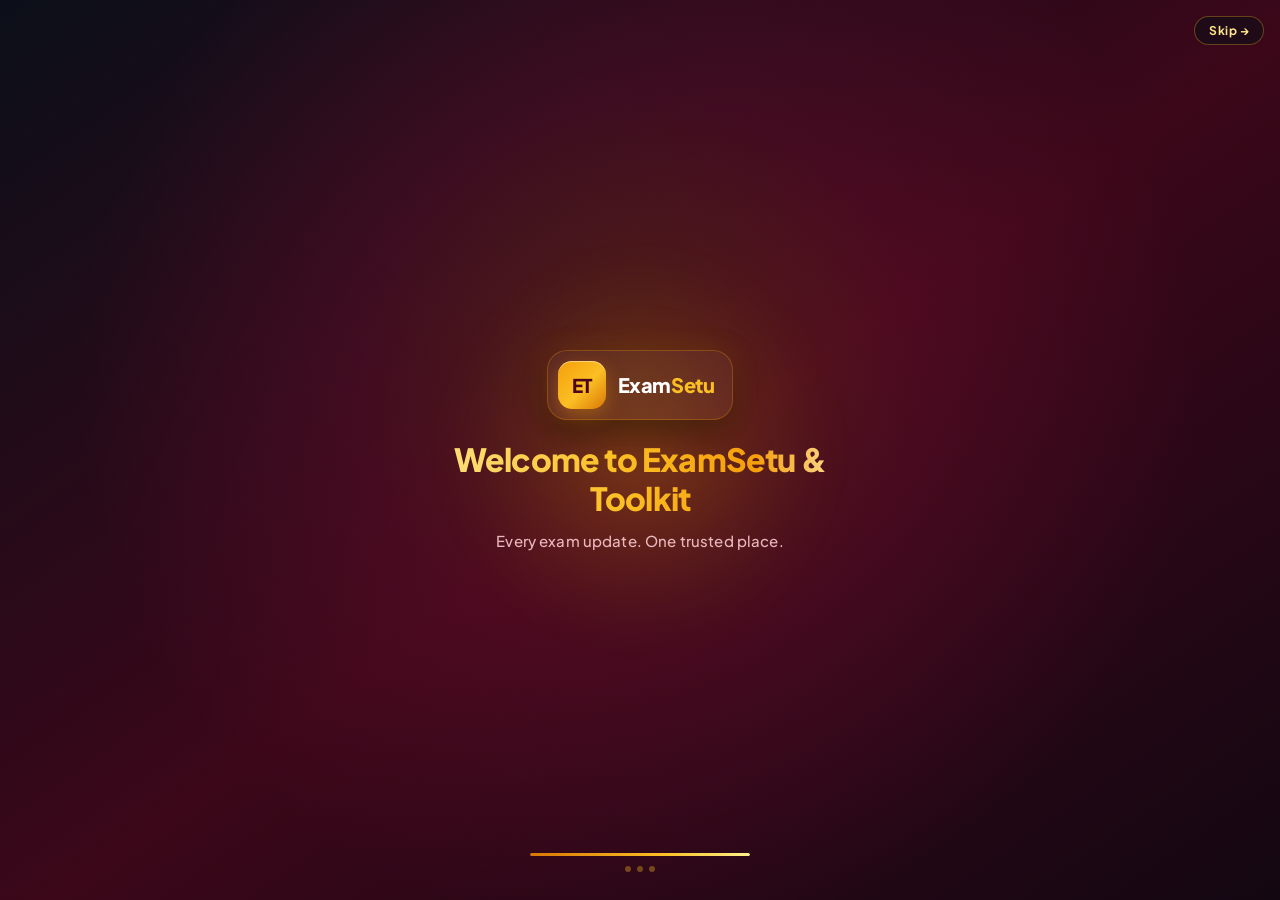
==== index.html @ 41403676 "feat: initialize ExamSetu project - Set up React application with Vite, Tailwind CSS, and TypeScript" ====
<!doctype html>
<html lang="en">
  <head>
    <meta charset="UTF-8" />
    <meta name="viewport" content="width=device-width, initial-scale=1.0, viewport-fit=cover" />
    <title>ExamSetu &amp; Toolkit – Every exam update. One trusted place.</title>
    <meta name="description" content="One trusted place for UPSC, SSC, Banking, Railway, Defence and State exam dates, admit cards, answer keys, results, plus offline photo resizer, age calculator and PDF compressor." />
    <meta property="og:title" content="ExamSetu &amp; Toolkit – Every exam update. One trusted place." />
    <meta property="og:description" content="One trusted place for UPSC, SSC, Banking, Railway, Defence and State exam dates, admit cards, answer keys, results, plus offline photo resizer, age calculator and PDF compressor." />
    <meta property="og:type" content="website" />
    <meta name="twitter:card" content="summary_large_image" />
    <link rel="preconnect" href="https://fonts.googleapis.com">
    <link rel="preconnect" href="https://fonts.gstatic.com" crossorigin>
    <link href="https://fonts.googleapis.com/css2?family=Plus+Jakarta+Sans:wght@400;500;600;700;800&family=JetBrains+Mono:wght@400;500;600&display=swap" rel="stylesheet">
    <style>
      #et-splash,
      #et-splash *,
      #et-splash *::before,
      #et-splash *::after {
        box-sizing: border-box;
      }

      #et-splash {
        position: fixed;
        inset: 0;
        width: 100vw;
        max-width: 100%;
        height: 100vh;
        height: 100dvh;
        z-index: 9999;
        overflow: hidden;
        display: flex;
        flex-direction: column;
        align-items: center;
        justify-content: center;
        padding: 24px;
        background:
          radial-gradient(circle at 50% 42%, rgba(245, 158, 11, 0.16) 0%, rgba(136, 19, 55, 0.24) 34%, rgba(11, 15, 25, 0) 68%),
          linear-gradient(145deg, #0b0f19 0%, #3b0719 52%, #130712 100%);
        color: #f8fafc;
        font-family: 'Plus Jakarta Sans', system-ui, -apple-system, sans-serif;
        opacity: 1;
        transition: opacity 0.45s cubic-bezier(0.22, 1, 0.36, 1),
          transform 0.45s cubic-bezier(0.22, 1, 0.36, 1),
          visibility 0.45s ease;
      }

      #et-splash.et-splash--hide {
        opacity: 0;
        transform: scale(1.02);
        visibility: hidden;
        pointer-events: none;
      }

      .et-splash-glow {
        position: absolute;
        width: min(380px, 82vw);
        height: min(380px, 82vw);
        border-radius: 9999px;
        background: radial-gradient(circle, rgba(245, 158, 11, 0.22) 0%, rgba(245, 158, 11, 0.05) 48%, transparent 72%);
        filter: blur(22px);
        pointer-events: none;
        animation: etGlowPulse 2.4s ease-in-out infinite alternate;
      }

      .et-splash-skip {
        position: absolute;
        top: max(16px, env(safe-area-inset-top));
        right: max(16px, env(safe-area-inset-right));
        z-index: 2;
        padding: 6px 14px;
        border-radius: 9999px;
        border: 1px solid rgba(251, 191, 36, 0.32);
        background: rgba(11, 15, 25, 0.55);
        backdrop-filter: blur(8px);
        color: #fde68a;
        font-family: inherit;
        font-size: 12px;
        font-weight: 700;
        letter-spacing: 0.04em;
        cursor: pointer;
        transition: background-color 0.2s ease, border-color 0.2s ease, color 0.2s ease, transform 0.15s ease;
      }

      .et-splash-skip:hover,
      .et-splash-skip:focus-visible {
        background: rgba(245, 158, 11, 0.18);
        border-color: rgba(251, 191, 36, 0.72);
        color: #ffffff;
        outline: none;
      }

      .et-splash-skip:active {
        transform: scale(0.96);
      }

      .et-splash-card {
        position: relative;
        z-index: 1;
        width: 100%;
        max-width: 460px;
        display: flex;
        flex-direction: column;
        align-items: center;
        text-align: center;
        gap: 14px;
        animation: etEntrance 0.65s cubic-bezier(0.22, 1, 0.36, 1) both;
      }

      .et-splash-emblem-wrap {
        display: inline-flex;
        align-items: center;
        gap: 12px;
        padding: 10px 18px 10px 10px;
        border-radius: 20px;
        background: rgba(255, 255, 255, 0.04);
        border: 1px solid rgba(245, 158, 11, 0.28);
        box-shadow: 0 12px 32px rgba(0, 0, 0, 0.42), 0 0 28px rgba(245, 158, 11, 0.16);
      }

      .et-splash-monogram {
        width: 48px;
        height: 48px;
        border-radius: 14px;
        background: linear-gradient(135deg, #f59e0b 0%, #fbbf24 55%, #d97706 100%);
        color: #4c0519;
        font-weight: 900;
        font-size: 19px;
        letter-spacing: -0.03em;
        display: flex;
        align-items: center;
        justify-content: center;
        box-shadow: 0 6px 18px rgba(245, 158, 11, 0.35), inset 0 1px 0 rgba(255, 255, 255, 0.45);
        flex-shrink: 0;
      }

      .et-splash-brand {
        font-size: 20px;
        font-weight: 800;
        letter-spacing: -0.02em;
        color: #ffffff;
        line-height: 1.1;
      }

      .et-splash-brand span {
        color: #fbbf24;
      }

      .et-splash-title {
        margin: 6px 0 0;
        font-size: clamp(22px, 5.4vw, 32px);
        font-weight: 800;
        letter-spacing: -0.025em;
        line-height: 1.2;
        background: linear-gradient(90deg, #fde68a 0%, #fbbf24 45%, #f59e0b 75%, #fef3c7 100%);
        -webkit-background-clip: text;
        background-clip: text;
        color: transparent;
        opacity: 0;
        animation: etTextRise 0.6s cubic-bezier(0.22, 1, 0.36, 1) 0.18s forwards;
      }

      .et-splash-subtitle {
        margin: 0;
        font-size: clamp(13px, 3.4vw, 15px);
        font-weight: 500;
        color: rgba(254, 205, 211, 0.88);
        letter-spacing: 0.01em;
        opacity: 0;
        animation: etTextRise 0.6s cubic-bezier(0.22, 1, 0.36, 1) 0.32s forwards;
      }

      .et-splash-loader {
        position: absolute;
        bottom: max(28px, env(safe-area-inset-bottom));
        left: 50%;
        transform: translateX(-50%);
        width: min(220px, 68vw);
        display: flex;
        flex-direction: column;
        align-items: center;
        gap: 10px;
        z-index: 1;
        opacity: 0;
        animation: etFadeOnly 0.45s ease 0.25s forwards;
      }

      .et-splash-bar-track {
        width: 100%;
        height: 3px;
        border-radius: 9999px;
        background: rgba(255, 255, 255, 0.12);
        overflow: hidden;
      }

      .et-splash-bar-fill {
        width: 100%;
        height: 100%;
        border-radius: 9999px;
        background: linear-gradient(90deg, #d97706 0%, #fbbf24 60%, #fef08a 100%);
        box-shadow: 0 0 10px rgba(251, 191, 36, 0.65);
        transform-origin: left center;
        transform: scaleX(0);
        animation: etProgressFill 1.75s cubic-bezier(0.35, 0.05, 0.25, 1) forwards;
      }

      .et-splash-dots {
        display: flex;
        align-items: center;
        gap: 6px;
      }

      .et-splash-dots span {
        width: 6px;
        height: 6px;
        border-radius: 9999px;
        background: #fbbf24;
        opacity: 0.35;
        animation: etDotPulse 1.1s ease-in-out infinite;
      }

      .et-splash-dots span:nth-child(2) {
        animation-delay: 0.18s;
      }

      .et-splash-dots span:nth-child(3) {
        animation-delay: 0.36s;
      }

      @keyframes etEntrance {
        0% {
          opacity: 0;
          transform: translateY(10px) scale(0.92);
        }
        100% {
          opacity: 1;
          transform: translateY(0) scale(1);
        }
      }

      @keyframes etTextRise {
        0% {
          opacity: 0;
          transform: translateY(8px);
        }
        100% {
          opacity: 1;
          transform: translateY(0);
        }
      }

      @keyframes etFadeOnly {
        to {
          opacity: 1;
        }
      }

      @keyframes etProgressFill {
        0% {
          transform: scaleX(0.06);
        }
        100% {
          transform: scaleX(1);
        }
      }

      @keyframes etDotPulse {
        0%,
        100% {
          opacity: 0.35;
          transform: scale(0.85);
        }
        50% {
          opacity: 1;
          transform: scale(1.15);
        }
      }

      @keyframes etGlowPulse {
        0% {
          opacity: 0.72;
          transform: scale(0.96);
        }
        100% {
          opacity: 1;
          transform: scale(1.06);
        }
      }

      @media (prefers-reduced-motion: reduce) {
        .et-splash-card,
        .et-splash-title,
        .et-splash-subtitle,
        .et-splash-loader,
        .et-splash-bar-fill,
        .et-splash-glow,
        .et-splash-dots span {
          animation: none !important;
          opacity: 1 !important;
          transform: none !important;
        }
      }
    </style>
  </head>
  <body class="bg-[#0b0f19] text-slate-100 antialiased selection:bg-amber-100 selection:text-amber-900">
    <div id="et-splash" role="dialog" aria-modal="true" aria-label="Welcome to ExamSetu &amp; Toolkit">
      <div class="et-splash-glow" aria-hidden="true"></div>
      <button type="button" id="et-splash-skip" class="et-splash-skip" aria-label="Skip welcome screen">
        Skip &rarr;
      </button>

      <div class="et-splash-card">
        <div class="et-splash-emblem-wrap">
          <div class="et-splash-monogram" aria-hidden="true">ET</div>
          <div class="et-splash-brand">Exam<span>Setu</span></div>
        </div>
        <h1 class="et-splash-title">Welcome to ExamSetu &amp; Toolkit</h1>
        <p class="et-splash-subtitle">Every exam update. One trusted place.</p>
      </div>

      <div class="et-splash-loader" aria-hidden="true">
        <div class="et-splash-bar-track">
          <div class="et-splash-bar-fill"></div>
        </div>
        <div class="et-splash-dots">
          <span></span>
          <span></span>
          <span></span>
        </div>
      </div>
    </div>

    <div id="root"></div>

    <script>
      (function () {
        var splash = document.getElementById('et-splash');
        var skipBtn = document.getElementById('et-splash-skip');
        if (!splash) return;

        var dismissed = false;
        var autoTimer = null;

        function dismissSplash() {
          if (dismissed) return;
          dismissed = true;
          if (autoTimer) clearTimeout(autoTimer);
          splash.classList.add('et-splash--hide');
          setTimeout(function () {
            if (splash && splash.parentNode) {
              splash.parentNode.removeChild(splash);
            }
          }, 480);
        }

        if (skipBtn) {
          skipBtn.addEventListener('click', dismissSplash);
        }

        document.addEventListener('keydown', function onSplashKey(e) {
          if (e.key === 'Escape') {
            dismissSplash();
            document.removeEventListener('keydown', onSplashKey);
          }
        });

        autoTimer = setTimeout(dismissSplash, 1800);
      })();
    </script>
    <script type="module" src="/src/main.tsx"></script>
  </body>
</html>
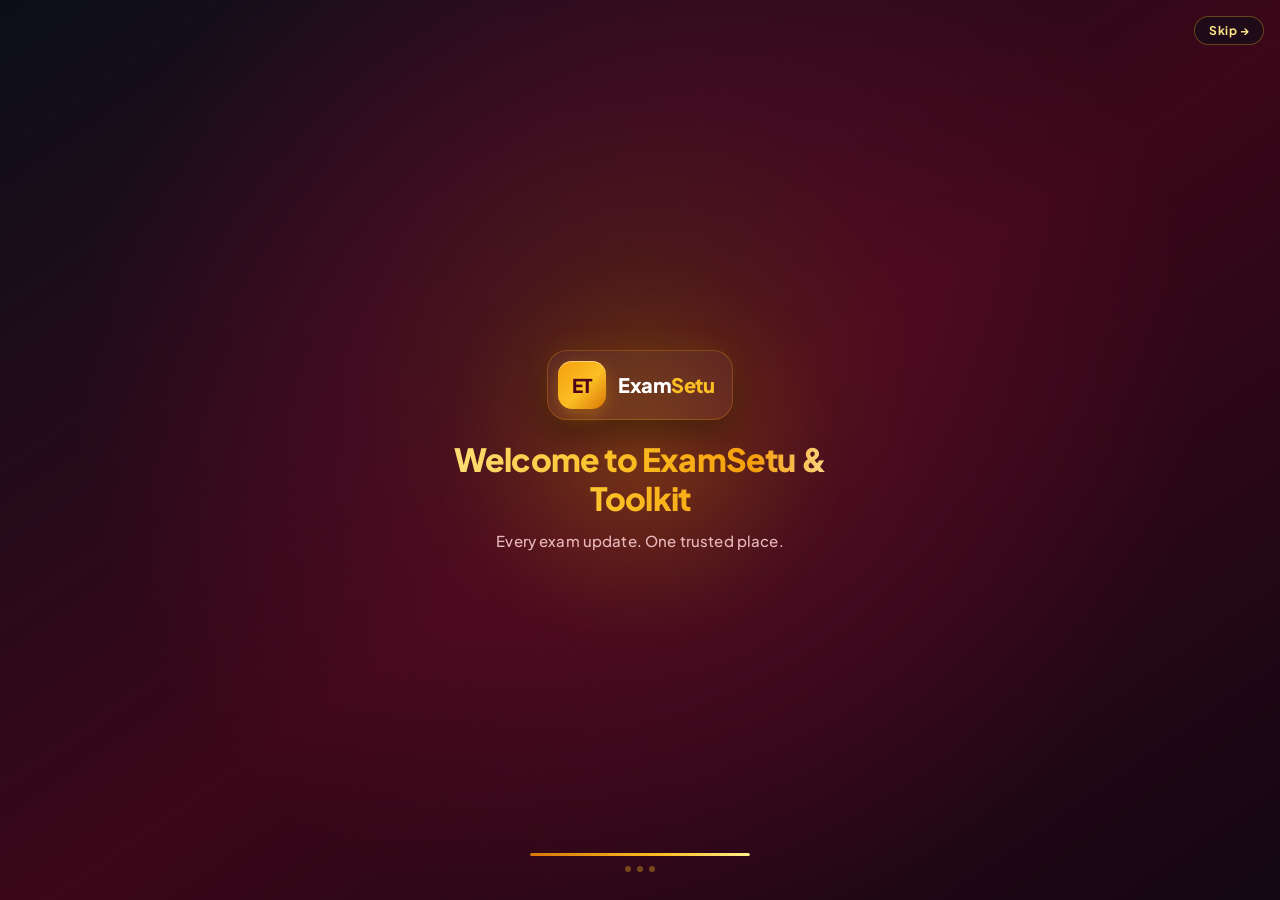
==== commit 3b1253d7: "style: improve typography and font weight consistency Updated font weights to black/extrabold and ad" ====
--- a/index.html
+++ b/index.html
@@ -136,8 +136,8 @@
 
       .et-splash-brand {
         font-size: 20px;
-        font-weight: 800;
-        letter-spacing: -0.02em;
+        font-weight: 900;
+        letter-spacing: -0.025em;
         color: #ffffff;
         line-height: 1.1;
       }
@@ -149,7 +149,7 @@
       .et-splash-title {
         margin: 6px 0 0;
         font-size: clamp(22px, 5.4vw, 32px);
-        font-weight: 800;
+        font-weight: 900;
         letter-spacing: -0.025em;
         line-height: 1.2;
         background: linear-gradient(90deg, #fde68a 0%, #fbbf24 45%, #f59e0b 75%, #fef3c7 100%);
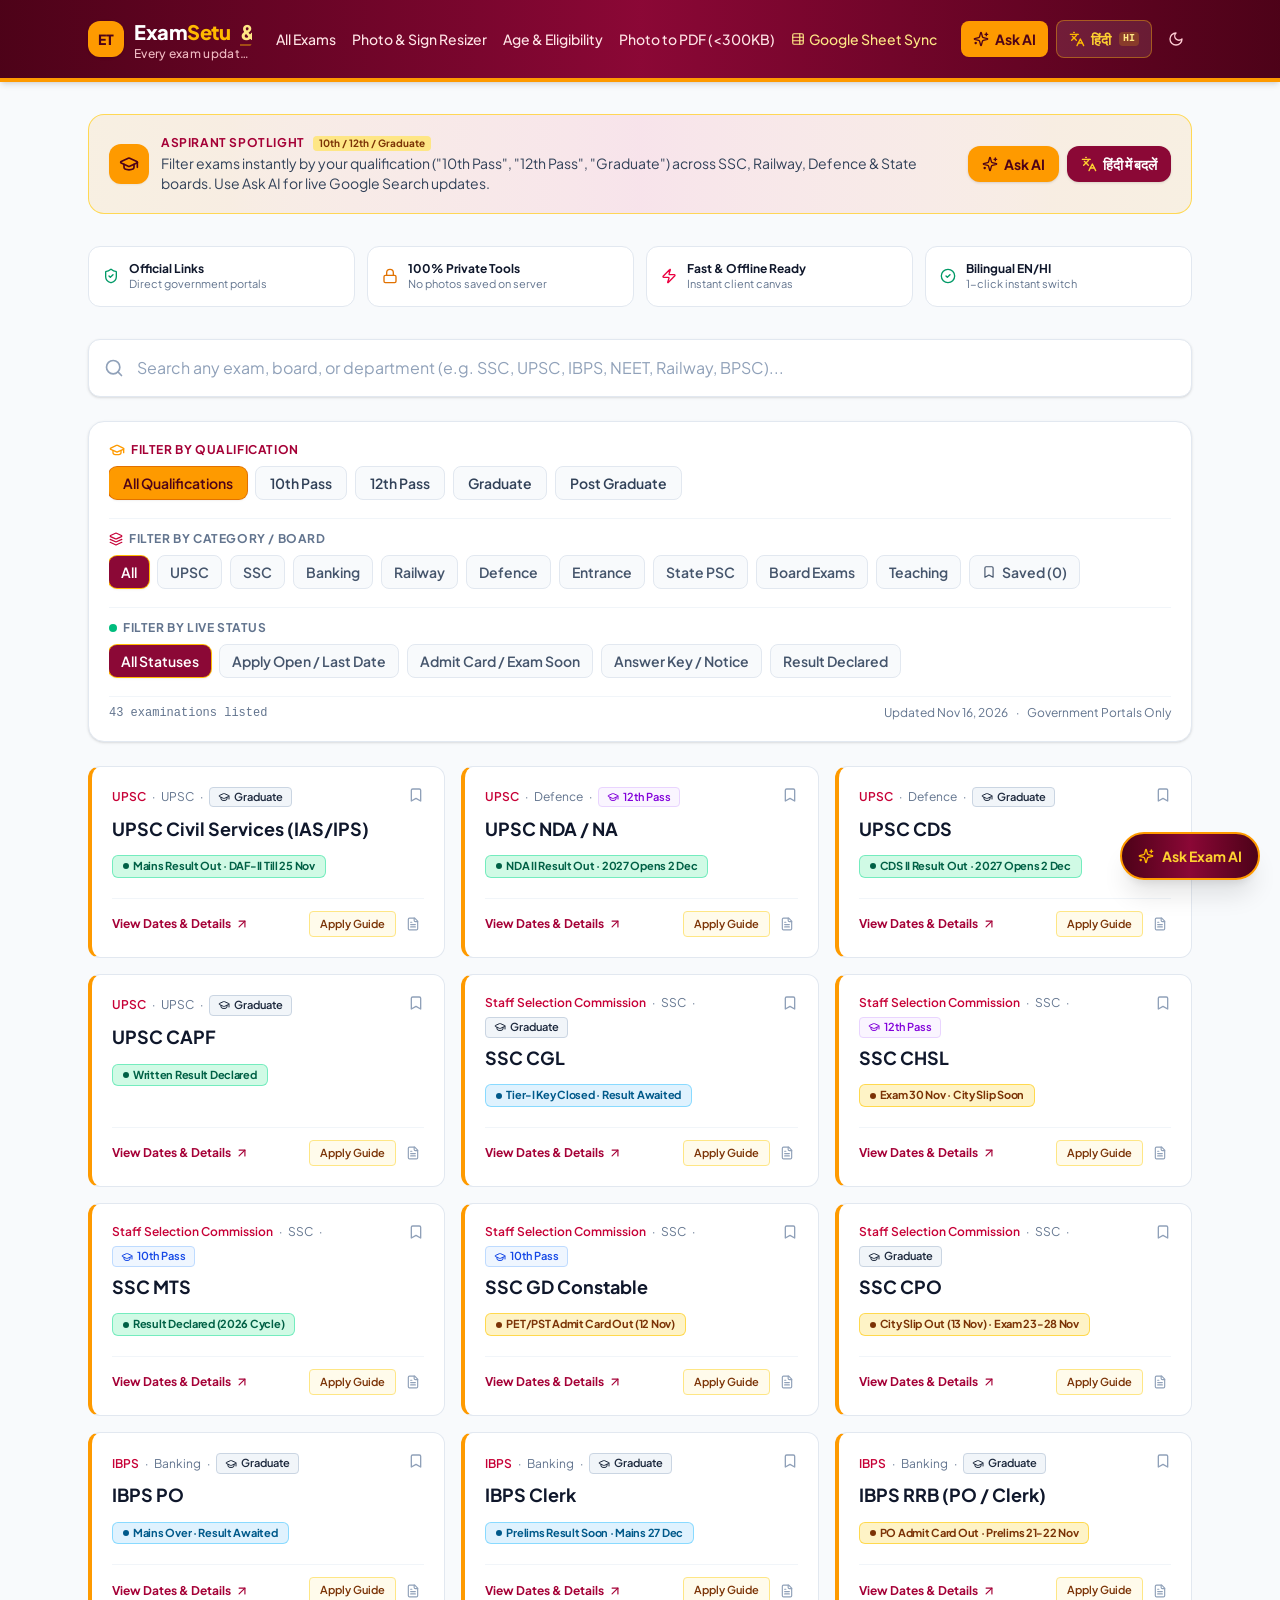
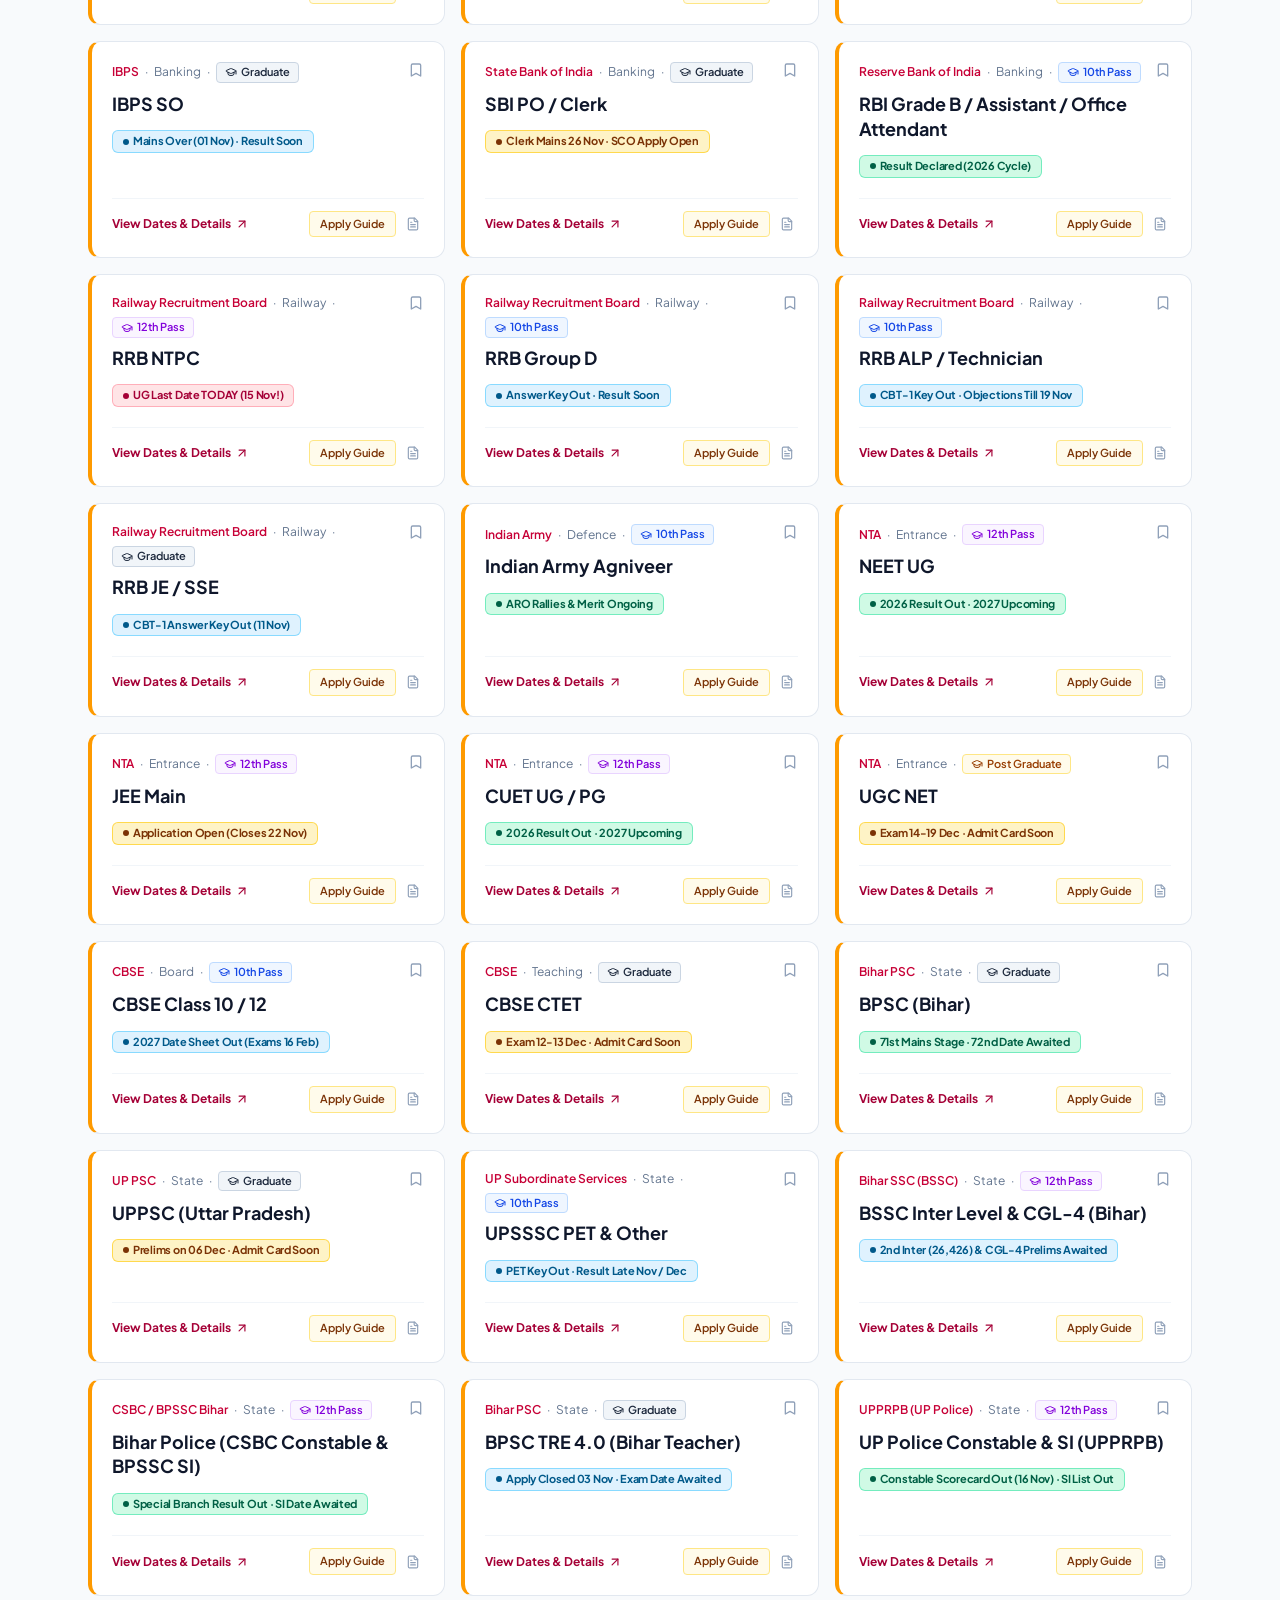
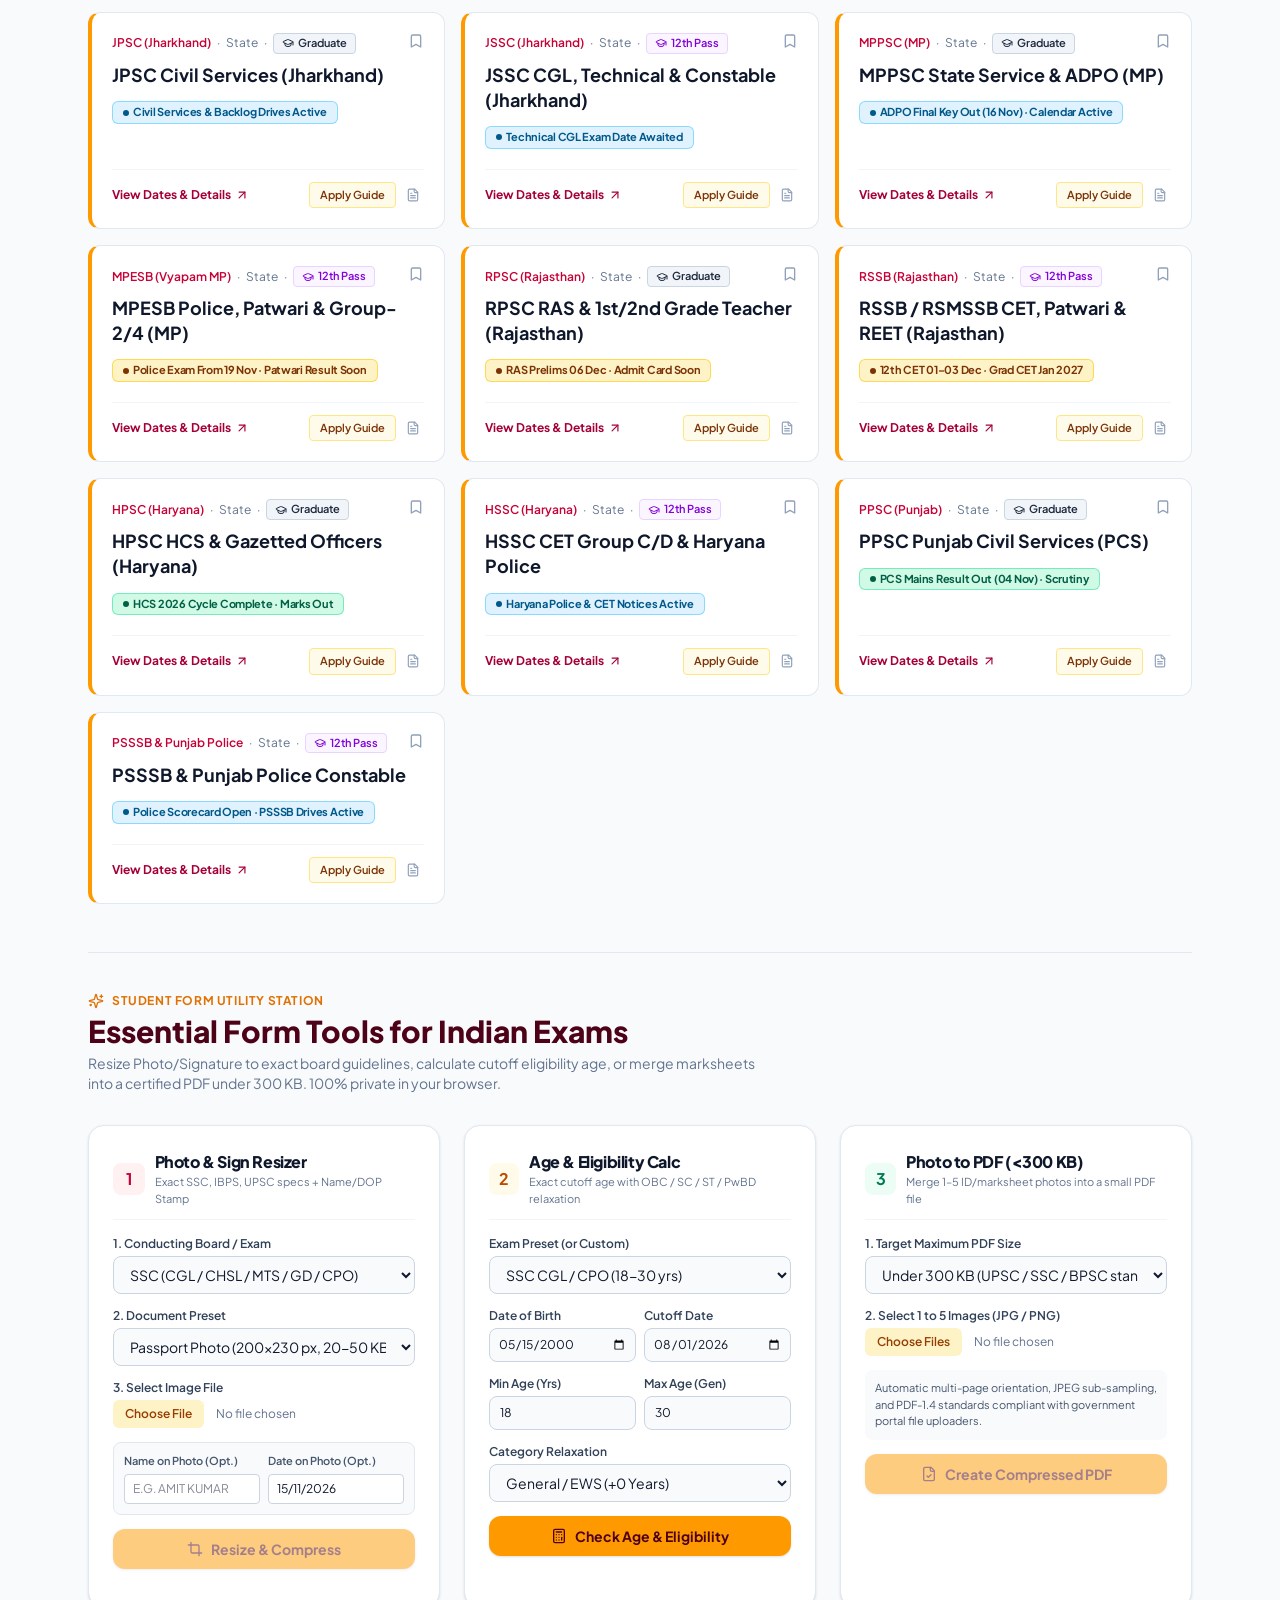
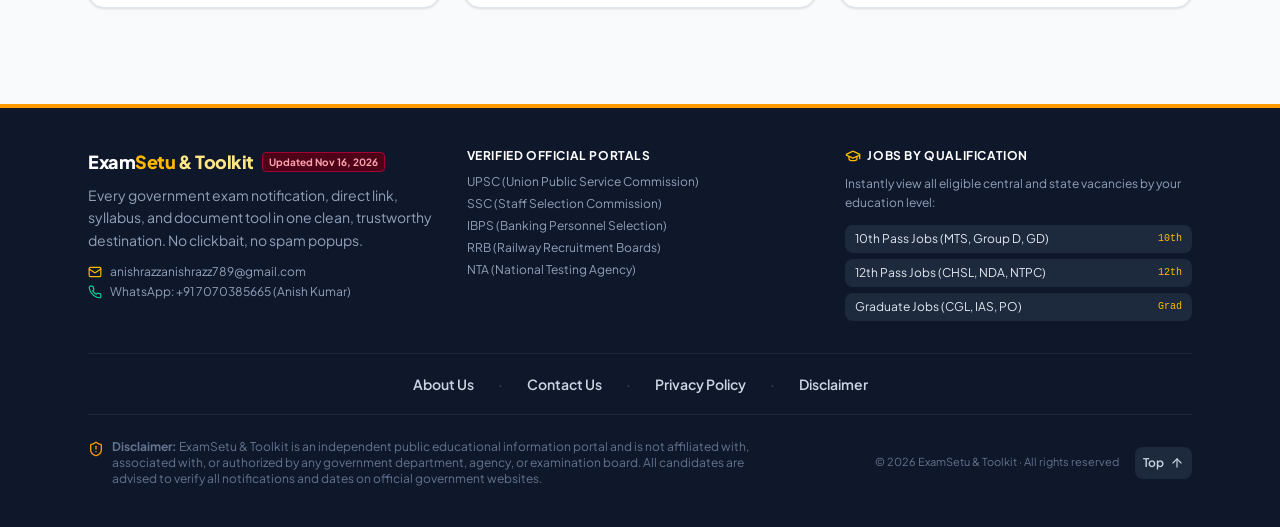
==== commit 867370ab: "feat: add SVG favicon to index.html Added an inline SVG favicon to improve brand visibility and site" ====
--- a/index.html
+++ b/index.html
@@ -9,10 +9,3933 @@
     <meta property="og:description" content="One trusted place for UPSC, SSC, Banking, Railway, Defence and State exam dates, admit cards, answer keys, results, plus offline photo resizer, age calculator and PDF compressor." />
     <meta property="og:type" content="website" />
     <meta name="twitter:card" content="summary_large_image" />
-    <link rel="preconnect" href="https://fonts.googleapis.com">
-    <link rel="preconnect" href="https://fonts.gstatic.com" crossorigin>
-    <link href="https://fonts.googleapis.com/css2?family=Plus+Jakarta+Sans:wght@400;500;600;700;800&family=JetBrains+Mono:wght@400;500;600&display=swap" rel="stylesheet">
+    <link rel="icon" type="image/svg+xml" href="data:image/svg+xml,%3Csvg%20xmlns%3D%22http%3A%2F%2Fwww.w3.org%2F2000%2Fsvg%22%20viewBox%3D%220%200%2064%2064%22%3E%3Crect%20width%3D%2264%22%20height%3D%2264%22%20rx%3D%2216%22%20fill%3D%22%234c0519%22%2F%3E%3Crect%20x%3D%224%22%20y%3D%224%22%20width%3D%2256%22%20height%3D%2256%22%20rx%3D%2213%22%20fill%3D%22none%22%20stroke%3D%22%23f59e0b%22%20stroke-width%3D%224%22%2F%3E%3Ctext%20x%3D%2232%22%20y%3D%2242%22%20text-anchor%3D%22middle%22%20font-family%3D%22Arial%2Csans-serif%22%20font-weight%3D%22900%22%20font-size%3D%2228%22%20fill%3D%22%23fbbf24%22%3EET%3C%2Ftext%3E%3C%2Fsvg%3E" />
+    <link rel="preconnect" href="https://fonts.googleapis.com" />
+    <link rel="preconnect" href="https://fonts.gstatic.com" crossorigin />
+    <link href="https://fonts.googleapis.com/css2?family=Plus+Jakarta+Sans:wght@400;500;600;700;800&family=JetBrains+Mono:wght@400;500;600&display=swap" rel="stylesheet" />
+    <script>
+      (function () {
+        try {
+          var saved = localStorage.getItem('examsetu_theme');
+          if (saved === 'dark' || (!saved && window.matchMedia && window.matchMedia('(prefers-color-scheme: dark)').matches)) {
+            document.documentElement.classList.add('dark');
+          }
+        } catch (e) {}
+      })();
+    </script>
     <style>
+/*! tailwindcss v4.3.5 | MIT License | https://tailwindcss.com */
+@layer properties {
+  @supports (((-webkit-hyphens: none)) and (not (margin-trim: block))) or ((-moz-orient: inline) and (not (color: rgb(from red r g b)))) {
+    *, :before, :after, ::backdrop {
+      --tw-rotate-x: initial;
+      --tw-rotate-y: initial;
+      --tw-rotate-z: initial;
+      --tw-skew-x: initial;
+      --tw-skew-y: initial;
+      --tw-space-y-reverse: 0;
+      --tw-border-style: solid;
+      --tw-gradient-position: initial;
+      --tw-gradient-from: #0000;
+      --tw-gradient-via: #0000;
+      --tw-gradient-to: #0000;
+      --tw-gradient-stops: initial;
+      --tw-gradient-via-stops: initial;
+      --tw-gradient-from-position: 0%;
+      --tw-gradient-via-position: 50%;
+      --tw-gradient-to-position: 100%;
+      --tw-leading: initial;
+      --tw-font-weight: initial;
+      --tw-tracking: initial;
+      --tw-ordinal: initial;
+      --tw-slashed-zero: initial;
+      --tw-numeric-figure: initial;
+      --tw-numeric-spacing: initial;
+      --tw-numeric-fraction: initial;
+      --tw-shadow: 0 0 #0000;
+      --tw-shadow-color: initial;
+      --tw-shadow-alpha: 100%;
+      --tw-inset-shadow: 0 0 #0000;
+      --tw-inset-shadow-color: initial;
+      --tw-inset-shadow-alpha: 100%;
+      --tw-ring-color: initial;
+      --tw-ring-shadow: 0 0 #0000;
+      --tw-inset-ring-color: initial;
+      --tw-inset-ring-shadow: 0 0 #0000;
+      --tw-ring-inset: initial;
+      --tw-ring-offset-width: 0px;
+      --tw-ring-offset-color: #fff;
+      --tw-ring-offset-shadow: 0 0 #0000;
+      --tw-outline-style: solid;
+      --tw-blur: initial;
+      --tw-brightness: initial;
+      --tw-contrast: initial;
+      --tw-grayscale: initial;
+      --tw-hue-rotate: initial;
+      --tw-invert: initial;
+      --tw-opacity: initial;
+      --tw-saturate: initial;
+      --tw-sepia: initial;
+      --tw-drop-shadow: initial;
+      --tw-drop-shadow-color: initial;
+      --tw-drop-shadow-alpha: 100%;
+      --tw-drop-shadow-size: initial;
+      --tw-backdrop-blur: initial;
+      --tw-backdrop-brightness: initial;
+      --tw-backdrop-contrast: initial;
+      --tw-backdrop-grayscale: initial;
+      --tw-backdrop-hue-rotate: initial;
+      --tw-backdrop-invert: initial;
+      --tw-backdrop-opacity: initial;
+      --tw-backdrop-saturate: initial;
+      --tw-backdrop-sepia: initial;
+      --tw-duration: initial;
+      --tw-ease: initial;
+      --tw-scale-x: 1;
+      --tw-scale-y: 1;
+      --tw-scale-z: 1;
+    }
+  }
+}
+
+@layer theme {
+  :root, :host {
+    --font-sans: -apple-system, BlinkMacSystemFont, "Segoe UI", Roboto, "Helvetica Neue",
+      "Noto Sans", Arial, sans-serif, "Apple Color Emoji", "Segoe UI Emoji",
+      "Segoe UI Symbol", "Noto Color Emoji";
+    --font-mono: ui-monospace, SFMono-Regular, Menlo, Monaco, Consolas, "Liberation Mono",
+      "Courier New", monospace;
+    --color-amber-50: oklch(98.7% .022 95.277);
+    --color-amber-100: oklch(96.2% .059 95.617);
+    --color-amber-200: oklch(92.4% .12 95.746);
+    --color-amber-300: oklch(87.9% .169 91.605);
+    --color-amber-400: oklch(82.8% .189 84.429);
+    --color-amber-500: oklch(76.9% .188 70.08);
+    --color-amber-600: oklch(66.6% .179 58.318);
+    --color-amber-700: oklch(55.5% .163 48.998);
+    --color-amber-800: oklch(47.3% .137 46.201);
+    --color-amber-900: oklch(41.4% .112 45.904);
+    --color-amber-950: oklch(27.9% .077 45.635);
+    --color-emerald-50: oklch(97.9% .021 166.113);
+    --color-emerald-100: oklch(95% .052 163.051);
+    --color-emerald-200: oklch(90.5% .093 164.15);
+    --color-emerald-300: oklch(84.5% .143 164.978);
+    --color-emerald-400: oklch(76.5% .177 163.223);
+    --color-emerald-500: oklch(69.6% .17 162.48);
+    --color-emerald-600: oklch(59.6% .145 163.225);
+    --color-emerald-700: oklch(50.8% .118 165.612);
+    --color-emerald-800: oklch(43.2% .095 166.913);
+    --color-emerald-900: oklch(37.8% .077 168.94);
+    --color-emerald-950: oklch(26.2% .051 172.552);
+    --color-sky-100: oklch(95.1% .026 236.824);
+    --color-sky-300: oklch(82.8% .111 230.318);
+    --color-sky-800: oklch(44.3% .11 240.79);
+    --color-sky-950: oklch(29.3% .066 243.157);
+    --color-blue-50: oklch(97% .014 254.604);
+    --color-blue-200: oklch(88.2% .059 254.128);
+    --color-blue-300: oklch(80.9% .105 251.813);
+    --color-blue-700: oklch(48.8% .243 264.376);
+    --color-blue-800: oklch(42.4% .199 265.638);
+    --color-blue-950: oklch(28.2% .091 267.935);
+    --color-purple-50: oklch(97.7% .014 308.299);
+    --color-purple-200: oklch(90.2% .063 306.703);
+    --color-purple-300: oklch(82.7% .119 306.383);
+    --color-purple-700: oklch(49.6% .265 301.924);
+    --color-purple-800: oklch(43.8% .218 303.724);
+    --color-purple-950: oklch(29.1% .149 302.717);
+    --color-rose-50: oklch(96.9% .015 12.422);
+    --color-rose-100: oklch(94.1% .03 12.58);
+    --color-rose-200: oklch(89.2% .058 10.001);
+    --color-rose-300: oklch(81% .117 11.638);
+    --color-rose-400: oklch(71.2% .194 13.428);
+    --color-rose-500: oklch(64.5% .246 16.439);
+    --color-rose-600: oklch(58.6% .253 17.585);
+    --color-rose-700: oklch(51.4% .222 16.935);
+    --color-rose-800: oklch(45.5% .188 13.697);
+    --color-rose-900: oklch(41% .159 10.272);
+    --color-rose-950: oklch(27.1% .105 12.094);
+    --color-slate-50: oklch(98.4% .003 247.858);
+    --color-slate-100: oklch(96.8% .007 247.896);
+    --color-slate-200: oklch(92.9% .013 255.508);
+    --color-slate-300: oklch(86.9% .022 252.894);
+    --color-slate-400: oklch(70.4% .04 256.788);
+    --color-slate-500: oklch(55.4% .046 257.417);
+    --color-slate-600: oklch(44.6% .043 257.281);
+    --color-slate-700: oklch(37.2% .044 257.287);
+    --color-slate-800: oklch(27.9% .041 260.031);
+    --color-slate-900: oklch(20.8% .042 265.755);
+    --color-slate-950: oklch(12.9% .042 264.695);
+    --color-black: #000;
+    --color-white: #fff;
+    --spacing: .25rem;
+    --container-xl: 36rem;
+    --container-2xl: 42rem;
+    --container-3xl: 48rem;
+    --container-6xl: 72rem;
+    --text-xs: .75rem;
+    --text-xs--line-height: calc(1 / .75);
+    --text-sm: .875rem;
+    --text-sm--line-height: calc(1.25 / .875);
+    --text-base: 1rem;
+    --text-base--line-height: calc(1.5 / 1);
+    --text-lg: 1.125rem;
+    --text-lg--line-height: calc(1.75 / 1.125);
+    --text-xl: 1.25rem;
+    --text-xl--line-height: calc(1.75 / 1.25);
+    --text-2xl: 1.5rem;
+    --text-2xl--line-height: calc(2 / 1.5);
+    --text-3xl: 1.875rem;
+    --text-3xl--line-height: calc(2.25 / 1.875);
+    --font-weight-medium: 500;
+    --font-weight-semibold: 600;
+    --font-weight-bold: 700;
+    --font-weight-extrabold: 800;
+    --font-weight-black: 900;
+    --tracking-tight: -.025em;
+    --tracking-wide: .025em;
+    --tracking-wider: .05em;
+    --leading-snug: 1.375;
+    --leading-relaxed: 1.625;
+    --radius-xs: .125rem;
+    --radius-md: .375rem;
+    --radius-lg: .5rem;
+    --radius-xl: .75rem;
+    --radius-2xl: 1rem;
+    --radius-3xl: 1.5rem;
+    --ease-in-out: cubic-bezier(.4, 0, .2, 1);
+    --animate-spin: spin 1s linear infinite;
+    --animate-pulse: pulse 2s cubic-bezier(.4, 0, .6, 1) infinite;
+    --animate-bounce: bounce 1s infinite;
+    --blur-xs: 4px;
+    --blur-sm: 8px;
+    --default-transition-duration: .15s;
+    --default-transition-timing-function: cubic-bezier(.4, 0, .2, 1);
+    --default-font-family: var(--font-sans);
+    --default-mono-font-family: var(--font-mono);
+  }
+}
+
+@layer base {
+  *, :after, :before, ::backdrop {
+    box-sizing: border-box;
+    border: 0 solid;
+    margin: 0;
+    padding: 0;
+  }
+
+  ::file-selector-button {
+    box-sizing: border-box;
+    border: 0 solid;
+    margin: 0;
+    padding: 0;
+  }
+
+  html, :host {
+    -webkit-text-size-adjust: 100%;
+    tab-size: 4;
+    line-height: 1.5;
+    font-family: var(--default-font-family, -apple-system, BlinkMacSystemFont, "Segoe UI", Roboto, "Helvetica Neue", "Noto Sans", Arial, sans-serif, "Apple Color Emoji", "Segoe UI Emoji", "Segoe UI Symbol", "Noto Color Emoji");
+    font-feature-settings: var(--default-font-feature-settings, normal);
+    font-variation-settings: var(--default-font-variation-settings, normal);
+    -webkit-tap-highlight-color: transparent;
+  }
+
+  hr {
+    height: 0;
+    color: inherit;
+    border-top-width: 1px;
+  }
+
+  abbr:where([title]) {
+    -webkit-text-decoration: underline dotted;
+    text-decoration: underline dotted;
+  }
+
+  h1, h2, h3, h4, h5, h6 {
+    font-size: inherit;
+    font-weight: inherit;
+  }
+
+  a {
+    color: inherit;
+    -webkit-text-decoration: inherit;
+    -webkit-text-decoration: inherit;
+    -webkit-text-decoration: inherit;
+    text-decoration: inherit;
+  }
+
+  b, strong {
+    font-weight: bolder;
+  }
+
+  code, kbd, samp, pre {
+    font-family: var(--default-mono-font-family, ui-monospace, SFMono-Regular, Menlo, Monaco, Consolas, "Liberation Mono", "Courier New", monospace);
+    font-feature-settings: var(--default-mono-font-feature-settings, normal);
+    font-variation-settings: var(--default-mono-font-variation-settings, normal);
+    font-size: 1em;
+  }
+
+  small {
+    font-size: 80%;
+  }
+
+  sub, sup {
+    vertical-align: baseline;
+    font-size: 75%;
+    line-height: 0;
+    position: relative;
+  }
+
+  sub {
+    bottom: -.25em;
+  }
+
+  sup {
+    top: -.5em;
+  }
+
+  table {
+    text-indent: 0;
+    border-color: inherit;
+    border-collapse: collapse;
+  }
+
+  :-moz-focusring:where(:not(iframe)) {
+    outline: auto;
+  }
+
+  progress {
+    vertical-align: baseline;
+  }
+
+  summary {
+    display: list-item;
+  }
+
+  ol, ul, menu {
+    list-style: none;
+  }
+
+  img, svg, video, canvas, audio, iframe, embed, object {
+    vertical-align: middle;
+    display: block;
+  }
+
+  img, video {
+    max-width: 100%;
+    height: auto;
+  }
+
+  button, input, select, optgroup, textarea {
+    font: inherit;
+    font-feature-settings: inherit;
+    font-variation-settings: inherit;
+    letter-spacing: inherit;
+    color: inherit;
+    opacity: 1;
+    background-color: #0000;
+    border-radius: 0;
+  }
+
+  ::file-selector-button {
+    font: inherit;
+    font-feature-settings: inherit;
+    font-variation-settings: inherit;
+    letter-spacing: inherit;
+    color: inherit;
+    opacity: 1;
+    background-color: #0000;
+    border-radius: 0;
+  }
+
+  :where(select:is([multiple], [size])) optgroup {
+    font-weight: bolder;
+  }
+
+  :where(select:is([multiple], [size])) optgroup option {
+    padding-inline-start: 20px;
+  }
+
+  ::file-selector-button {
+    margin-inline-end: 4px;
+  }
+
+  ::placeholder {
+    opacity: 1;
+  }
+
+  @supports (not ((-webkit-appearance: -apple-pay-button))) or (contain-intrinsic-size: 1px) {
+    ::placeholder {
+      color: currentColor;
+    }
+
+    @supports (color: color-mix(in lab, red, red)) {
+      ::placeholder {
+        color: color-mix(in oklab, currentcolor 50%, transparent);
+      }
+    }
+  }
+
+  textarea {
+    resize: vertical;
+  }
+
+  ::-webkit-search-decoration {
+    -webkit-appearance: none;
+  }
+
+  ::-webkit-date-and-time-value {
+    min-height: 1lh;
+    text-align: inherit;
+  }
+
+  ::-webkit-datetime-edit {
+    display: inline-flex;
+  }
+
+  ::-webkit-datetime-edit-fields-wrapper {
+    padding: 0;
+  }
+
+  ::-webkit-datetime-edit {
+    padding-block: 0;
+  }
+
+  ::-webkit-datetime-edit-year-field {
+    padding-block: 0;
+  }
+
+  ::-webkit-datetime-edit-month-field {
+    padding-block: 0;
+  }
+
+  ::-webkit-datetime-edit-day-field {
+    padding-block: 0;
+  }
+
+  ::-webkit-datetime-edit-hour-field {
+    padding-block: 0;
+  }
+
+  ::-webkit-datetime-edit-minute-field {
+    padding-block: 0;
+  }
+
+  ::-webkit-datetime-edit-second-field {
+    padding-block: 0;
+  }
+
+  ::-webkit-datetime-edit-millisecond-field {
+    padding-block: 0;
+  }
+
+  ::-webkit-datetime-edit-meridiem-field {
+    padding-block: 0;
+  }
+
+  ::-webkit-calendar-picker-indicator {
+    line-height: 1;
+  }
+
+  :-moz-ui-invalid {
+    box-shadow: none;
+  }
+
+  button, input:where([type="button"], [type="reset"], [type="submit"]) {
+    appearance: button;
+  }
+
+  ::file-selector-button {
+    appearance: button;
+  }
+
+  ::-webkit-inner-spin-button {
+    height: auto;
+  }
+
+  ::-webkit-outer-spin-button {
+    height: auto;
+  }
+
+  [hidden]:where(:not([hidden="until-found"])) {
+    display: none !important;
+  }
+
+  *, :before, :after {
+    box-sizing: border-box;
+  }
+
+  html, body {
+    background-color: #0b0f19;
+    width: 100%;
+    max-width: 100%;
+    margin: 0;
+    padding: 0;
+    overflow-x: hidden;
+  }
+
+  body {
+    font-family: Plus Jakarta Sans, system-ui, -apple-system, BlinkMacSystemFont, Segoe UI, Roboto, sans-serif;
+  }
+
+  #root {
+    width: 100%;
+    max-width: 100%;
+    overflow-x: clip;
+  }
+}
+
+@layer components;
+
+@layer utilities {
+  .pointer-events-none {
+    pointer-events: none;
+  }
+
+  .absolute {
+    position: absolute;
+  }
+
+  .fixed {
+    position: fixed;
+  }
+
+  .relative {
+    position: relative;
+  }
+
+  .sticky {
+    position: sticky;
+  }
+
+  .inset-0 {
+    inset: 0;
+  }
+
+  .inset-y-0 {
+    inset-block: 0;
+  }
+
+  .top-0 {
+    top: 0;
+  }
+
+  .top-full {
+    top: 100%;
+  }
+
+  .right-0 {
+    right: 0;
+  }
+
+  .right-3 {
+    right: calc(var(--spacing) * 3);
+  }
+
+  .bottom-4 {
+    bottom: calc(var(--spacing) * 4);
+  }
+
+  .left-0 {
+    left: 0;
+  }
+
+  .isolate {
+    isolation: isolate;
+  }
+
+  .z-30 {
+    z-index: 30;
+  }
+
+  .z-40 {
+    z-index: 40;
+  }
+
+  .z-50 {
+    z-index: 50;
+  }
+
+  .mx-auto {
+    margin-inline: auto;
+  }
+
+  .my-2 {
+    margin-block: calc(var(--spacing) * 2);
+  }
+
+  .-mt-0\.5 {
+    margin-top: calc(var(--spacing) * -.5);
+  }
+
+  .-mt-1\.5 {
+    margin-top: calc(var(--spacing) * -1.5);
+  }
+
+  .mt-0\.5 {
+    margin-top: calc(var(--spacing) * .5);
+  }
+
+  .mt-1 {
+    margin-top: var(--spacing);
+  }
+
+  .mt-1\.5 {
+    margin-top: calc(var(--spacing) * 1.5);
+  }
+
+  .mt-2 {
+    margin-top: calc(var(--spacing) * 2);
+  }
+
+  .mt-2\.5 {
+    margin-top: calc(var(--spacing) * 2.5);
+  }
+
+  .mt-3 {
+    margin-top: calc(var(--spacing) * 3);
+  }
+
+  .mt-4 {
+    margin-top: calc(var(--spacing) * 4);
+  }
+
+  .mt-5 {
+    margin-top: calc(var(--spacing) * 5);
+  }
+
+  .mt-6 {
+    margin-top: calc(var(--spacing) * 6);
+  }
+
+  .mt-12 {
+    margin-top: calc(var(--spacing) * 12);
+  }
+
+  .mt-16 {
+    margin-top: calc(var(--spacing) * 16);
+  }
+
+  .-mr-1\.5 {
+    margin-right: calc(var(--spacing) * -1.5);
+  }
+
+  .mb-1 {
+    margin-bottom: var(--spacing);
+  }
+
+  .mb-1\.5 {
+    margin-bottom: calc(var(--spacing) * 1.5);
+  }
+
+  .mb-2 {
+    margin-bottom: calc(var(--spacing) * 2);
+  }
+
+  .mb-2\.5 {
+    margin-bottom: calc(var(--spacing) * 2.5);
+  }
+
+  .mb-3 {
+    margin-bottom: calc(var(--spacing) * 3);
+  }
+
+  .mb-4 {
+    margin-bottom: calc(var(--spacing) * 4);
+  }
+
+  .mb-8 {
+    margin-bottom: calc(var(--spacing) * 8);
+  }
+
+  .ml-0\.5 {
+    margin-left: calc(var(--spacing) * .5);
+  }
+
+  .box-border {
+    box-sizing: border-box;
+  }
+
+  .block {
+    display: block;
+  }
+
+  .contents {
+    display: contents;
+  }
+
+  .flex {
+    display: flex;
+  }
+
+  .grid {
+    display: grid;
+  }
+
+  .hidden {
+    display: none;
+  }
+
+  .inline-block {
+    display: inline-block;
+  }
+
+  .inline-flex {
+    display: inline-flex;
+  }
+
+  .table {
+    display: table;
+  }
+
+  .h-1 {
+    height: var(--spacing);
+  }
+
+  .h-1\.5 {
+    height: calc(var(--spacing) * 1.5);
+  }
+
+  .h-2 {
+    height: calc(var(--spacing) * 2);
+  }
+
+  .h-2\.5 {
+    height: calc(var(--spacing) * 2.5);
+  }
+
+  .h-3 {
+    height: calc(var(--spacing) * 3);
+  }
+
+  .h-3\.5 {
+    height: calc(var(--spacing) * 3.5);
+  }
+
+  .h-4 {
+    height: calc(var(--spacing) * 4);
+  }
+
+  .h-5 {
+    height: calc(var(--spacing) * 5);
+  }
+
+  .h-7 {
+    height: calc(var(--spacing) * 7);
+  }
+
+  .h-8 {
+    height: calc(var(--spacing) * 8);
+  }
+
+  .h-9 {
+    height: calc(var(--spacing) * 9);
+  }
+
+  .h-10 {
+    height: calc(var(--spacing) * 10);
+  }
+
+  .h-11 {
+    height: calc(var(--spacing) * 11);
+  }
+
+  .h-\[92dvh\] {
+    height: 92dvh;
+  }
+
+  .max-h-36 {
+    max-height: calc(var(--spacing) * 36);
+  }
+
+  .max-h-\[90vh\] {
+    max-height: 90vh;
+  }
+
+  .max-h-\[92vh\] {
+    max-height: 92vh;
+  }
+
+  .max-h-full {
+    max-height: 100%;
+  }
+
+  .min-h-screen {
+    min-height: 100vh;
+  }
+
+  .w-1\.5 {
+    width: calc(var(--spacing) * 1.5);
+  }
+
+  .w-1\/2 {
+    width: 50%;
+  }
+
+  .w-2 {
+    width: calc(var(--spacing) * 2);
+  }
+
+  .w-2\.5 {
+    width: calc(var(--spacing) * 2.5);
+  }
+
+  .w-3 {
+    width: calc(var(--spacing) * 3);
+  }
+
+  .w-3\.5 {
+    width: calc(var(--spacing) * 3.5);
+  }
+
+  .w-4 {
+    width: calc(var(--spacing) * 4);
+  }
+
+  .w-5 {
+    width: calc(var(--spacing) * 5);
+  }
+
+  .w-7 {
+    width: calc(var(--spacing) * 7);
+  }
+
+  .w-8 {
+    width: calc(var(--spacing) * 8);
+  }
+
+  .w-9 {
+    width: calc(var(--spacing) * 9);
+  }
+
+  .w-10 {
+    width: calc(var(--spacing) * 10);
+  }
+
+  .w-full {
+    width: 100%;
+  }
+
+  .max-w-2xl {
+    max-width: var(--container-2xl);
+  }
+
+  .max-w-3xl {
+    max-width: var(--container-3xl);
+  }
+
+  .max-w-6xl {
+    max-width: var(--container-6xl);
+  }
+
+  .max-w-\[85\%\] {
+    max-width: 85%;
+  }
+
+  .max-w-\[240px\] {
+    max-width: 240px;
+  }
+
+  .max-w-\[calc\(100vw-1\.5rem\)\] {
+    max-width: calc(100vw - 1.5rem);
+  }
+
+  .max-w-full {
+    max-width: 100%;
+  }
+
+  .max-w-xl {
+    max-width: var(--container-xl);
+  }
+
+  .min-w-0 {
+    min-width: 0;
+  }
+
+  .flex-1 {
+    flex: 1;
+  }
+
+  .flex-none {
+    flex: none;
+  }
+
+  .flex-shrink {
+    flex-shrink: 1;
+  }
+
+  .shrink-0 {
+    flex-shrink: 0;
+  }
+
+  .border-collapse {
+    border-collapse: collapse;
+  }
+
+  .transform {
+    transform: var(--tw-rotate-x, ) var(--tw-rotate-y, ) var(--tw-rotate-z, ) var(--tw-skew-x, ) var(--tw-skew-y, );
+  }
+
+  .animate-bounce {
+    animation: var(--animate-bounce);
+  }
+
+  .animate-pulse {
+    animation: var(--animate-pulse);
+  }
+
+  .animate-spin {
+    animation: var(--animate-spin);
+  }
+
+  .cursor-pointer {
+    cursor: pointer;
+  }
+
+  .resize-none {
+    resize: none;
+  }
+
+  .scroll-mt-20 {
+    scroll-margin-top: calc(var(--spacing) * 20);
+  }
+
+  .scrollbar-none {
+    scrollbar-width: none;
+  }
+
+  .list-inside {
+    list-style-position: inside;
+  }
+
+  .list-decimal {
+    list-style-type: decimal;
+  }
+
+  .list-disc {
+    list-style-type: disc;
+  }
+
+  .grid-cols-1 {
+    grid-template-columns: repeat(1, minmax(0, 1fr));
+  }
+
+  .grid-cols-2 {
+    grid-template-columns: repeat(2, minmax(0, 1fr));
+  }
+
+  .flex-col {
+    flex-direction: column;
+  }
+
+  .flex-row {
+    flex-direction: row;
+  }
+
+  .flex-row-reverse {
+    flex-direction: row-reverse;
+  }
+
+  .flex-wrap {
+    flex-wrap: wrap;
+  }
+
+  .items-baseline {
+    align-items: baseline;
+  }
+
+  .items-center {
+    align-items: center;
+  }
+
+  .items-end {
+    align-items: flex-end;
+  }
+
+  .items-start {
+    align-items: flex-start;
+  }
+
+  .justify-between {
+    justify-content: space-between;
+  }
+
+  .justify-center {
+    justify-content: center;
+  }
+
+  .justify-end {
+    justify-content: flex-end;
+  }
+
+  .gap-0\.5 {
+    gap: calc(var(--spacing) * .5);
+  }
+
+  .gap-1 {
+    gap: var(--spacing);
+  }
+
+  .gap-1\.5 {
+    gap: calc(var(--spacing) * 1.5);
+  }
+
+  .gap-2 {
+    gap: calc(var(--spacing) * 2);
+  }
+
+  .gap-2\.5 {
+    gap: calc(var(--spacing) * 2.5);
+  }
+
+  .gap-3 {
+    gap: calc(var(--spacing) * 3);
+  }
+
+  .gap-4 {
+    gap: calc(var(--spacing) * 4);
+  }
+
+  .gap-6 {
+    gap: calc(var(--spacing) * 6);
+  }
+
+  .gap-8 {
+    gap: calc(var(--spacing) * 8);
+  }
+
+  :where(.space-y-1 > :not(:last-child)) {
+    --tw-space-y-reverse: 0;
+    margin-block-start: calc(var(--spacing) * var(--tw-space-y-reverse));
+    margin-block-end: calc(var(--spacing) * calc(1 - var(--tw-space-y-reverse)));
+  }
+
+  :where(.space-y-1\.5 > :not(:last-child)) {
+    --tw-space-y-reverse: 0;
+    margin-block-start: calc(calc(var(--spacing) * 1.5) * var(--tw-space-y-reverse));
+    margin-block-end: calc(calc(var(--spacing) * 1.5) * calc(1 - var(--tw-space-y-reverse)));
+  }
+
+  :where(.space-y-2 > :not(:last-child)) {
+    --tw-space-y-reverse: 0;
+    margin-block-start: calc(calc(var(--spacing) * 2) * var(--tw-space-y-reverse));
+    margin-block-end: calc(calc(var(--spacing) * 2) * calc(1 - var(--tw-space-y-reverse)));
+  }
+
+  :where(.space-y-2\.5 > :not(:last-child)) {
+    --tw-space-y-reverse: 0;
+    margin-block-start: calc(calc(var(--spacing) * 2.5) * var(--tw-space-y-reverse));
+    margin-block-end: calc(calc(var(--spacing) * 2.5) * calc(1 - var(--tw-space-y-reverse)));
+  }
+
+  :where(.space-y-3 > :not(:last-child)) {
+    --tw-space-y-reverse: 0;
+    margin-block-start: calc(calc(var(--spacing) * 3) * var(--tw-space-y-reverse));
+    margin-block-end: calc(calc(var(--spacing) * 3) * calc(1 - var(--tw-space-y-reverse)));
+  }
+
+  :where(.space-y-3\.5 > :not(:last-child)) {
+    --tw-space-y-reverse: 0;
+    margin-block-start: calc(calc(var(--spacing) * 3.5) * var(--tw-space-y-reverse));
+    margin-block-end: calc(calc(var(--spacing) * 3.5) * calc(1 - var(--tw-space-y-reverse)));
+  }
+
+  :where(.space-y-4 > :not(:last-child)) {
+    --tw-space-y-reverse: 0;
+    margin-block-start: calc(calc(var(--spacing) * 4) * var(--tw-space-y-reverse));
+    margin-block-end: calc(calc(var(--spacing) * 4) * calc(1 - var(--tw-space-y-reverse)));
+  }
+
+  :where(.space-y-5 > :not(:last-child)) {
+    --tw-space-y-reverse: 0;
+    margin-block-start: calc(calc(var(--spacing) * 5) * var(--tw-space-y-reverse));
+    margin-block-end: calc(calc(var(--spacing) * 5) * calc(1 - var(--tw-space-y-reverse)));
+  }
+
+  :where(.space-y-6 > :not(:last-child)) {
+    --tw-space-y-reverse: 0;
+    margin-block-start: calc(calc(var(--spacing) * 6) * var(--tw-space-y-reverse));
+    margin-block-end: calc(calc(var(--spacing) * 6) * calc(1 - var(--tw-space-y-reverse)));
+  }
+
+  :where(.space-y-8 > :not(:last-child)) {
+    --tw-space-y-reverse: 0;
+    margin-block-start: calc(calc(var(--spacing) * 8) * var(--tw-space-y-reverse));
+    margin-block-end: calc(calc(var(--spacing) * 8) * calc(1 - var(--tw-space-y-reverse)));
+  }
+
+  .gap-x-6 {
+    column-gap: calc(var(--spacing) * 6);
+  }
+
+  .gap-y-2 {
+    row-gap: calc(var(--spacing) * 2);
+  }
+
+  .truncate {
+    text-overflow: ellipsis;
+    white-space: nowrap;
+    overflow: hidden;
+  }
+
+  .overflow-hidden {
+    overflow: hidden;
+  }
+
+  .overflow-x-auto {
+    overflow-x: auto;
+  }
+
+  .overflow-x-clip {
+    overflow-x: clip;
+  }
+
+  .overflow-x-hidden {
+    overflow-x: hidden;
+  }
+
+  .overflow-y-auto {
+    overflow-y: auto;
+  }
+
+  .overscroll-contain {
+    overscroll-behavior: contain;
+  }
+
+  .rounded {
+    border-radius: .25rem;
+  }
+
+  .rounded-2xl {
+    border-radius: var(--radius-2xl);
+  }
+
+  .rounded-full {
+    border-radius: 2147483647px;
+  }
+
+  .rounded-lg {
+    border-radius: var(--radius-lg);
+  }
+
+  .rounded-md {
+    border-radius: var(--radius-md);
+  }
+
+  .rounded-xl {
+    border-radius: var(--radius-xl);
+  }
+
+  .rounded-t-2xl {
+    border-top-left-radius: var(--radius-2xl);
+    border-top-right-radius: var(--radius-2xl);
+  }
+
+  .rounded-t-3xl {
+    border-top-left-radius: var(--radius-3xl);
+    border-top-right-radius: var(--radius-3xl);
+  }
+
+  .rounded-tl-xs {
+    border-top-left-radius: var(--radius-xs);
+  }
+
+  .rounded-tr-xs {
+    border-top-right-radius: var(--radius-xs);
+  }
+
+  .rounded-b-2xl {
+    border-bottom-right-radius: var(--radius-2xl);
+    border-bottom-left-radius: var(--radius-2xl);
+  }
+
+  .border {
+    border-style: var(--tw-border-style);
+    border-width: 1px;
+  }
+
+  .border-2 {
+    border-style: var(--tw-border-style);
+    border-width: 2px;
+  }
+
+  .border-t {
+    border-top-style: var(--tw-border-style);
+    border-top-width: 1px;
+  }
+
+  .border-t-4 {
+    border-top-style: var(--tw-border-style);
+    border-top-width: 4px;
+  }
+
+  .border-b {
+    border-bottom-style: var(--tw-border-style);
+    border-bottom-width: 1px;
+  }
+
+  .border-b-4 {
+    border-bottom-style: var(--tw-border-style);
+    border-bottom-width: 4px;
+  }
+
+  .border-l-3 {
+    border-left-style: var(--tw-border-style);
+    border-left-width: 3px;
+  }
+
+  .border-l-4 {
+    border-left-style: var(--tw-border-style);
+    border-left-width: 4px;
+  }
+
+  .border-dashed {
+    --tw-border-style: dashed;
+    border-style: dashed;
+  }
+
+  .border-amber-200 {
+    border-color: var(--color-amber-200);
+  }
+
+  .border-amber-200\/80 {
+    border-color: #fee685cc;
+  }
+
+  @supports (color: color-mix(in lab, red, red)) {
+    .border-amber-200\/80 {
+      border-color: color-mix(in oklab, var(--color-amber-200) 80%, transparent);
+    }
+  }
+
+  .border-amber-300 {
+    border-color: var(--color-amber-300);
+  }
+
+  .border-amber-300\/80 {
+    border-color: #ffd236cc;
+  }
+
+  @supports (color: color-mix(in lab, red, red)) {
+    .border-amber-300\/80 {
+      border-color: color-mix(in oklab, var(--color-amber-300) 80%, transparent);
+    }
+  }
+
+  .border-amber-400 {
+    border-color: var(--color-amber-400);
+  }
+
+  .border-amber-400\/30 {
+    border-color: #fcbb004d;
+  }
+
+  @supports (color: color-mix(in lab, red, red)) {
+    .border-amber-400\/30 {
+      border-color: color-mix(in oklab, var(--color-amber-400) 30%, transparent);
+    }
+  }
+
+  .border-amber-400\/40 {
+    border-color: #fcbb0066;
+  }
+
+  @supports (color: color-mix(in lab, red, red)) {
+    .border-amber-400\/40 {
+      border-color: color-mix(in oklab, var(--color-amber-400) 40%, transparent);
+    }
+  }
+
+  .border-amber-500 {
+    border-color: var(--color-amber-500);
+  }
+
+  .border-amber-500\/30 {
+    border-color: #f99c004d;
+  }
+
+  @supports (color: color-mix(in lab, red, red)) {
+    .border-amber-500\/30 {
+      border-color: color-mix(in oklab, var(--color-amber-500) 30%, transparent);
+    }
+  }
+
+  .border-amber-500\/40 {
+    border-color: #f99c0066;
+  }
+
+  @supports (color: color-mix(in lab, red, red)) {
+    .border-amber-500\/40 {
+      border-color: color-mix(in oklab, var(--color-amber-500) 40%, transparent);
+    }
+  }
+
+  .border-blue-200 {
+    border-color: var(--color-blue-200);
+  }
+
+  .border-emerald-200 {
+    border-color: var(--color-emerald-200);
+  }
+
+  .border-emerald-200\/80 {
+    border-color: #a4f4cfcc;
+  }
+
+  @supports (color: color-mix(in lab, red, red)) {
+    .border-emerald-200\/80 {
+      border-color: color-mix(in oklab, var(--color-emerald-200) 80%, transparent);
+    }
+  }
+
+  .border-emerald-300 {
+    border-color: var(--color-emerald-300);
+  }
+
+  .border-emerald-300\/80 {
+    border-color: #5ee9b5cc;
+  }
+
+  @supports (color: color-mix(in lab, red, red)) {
+    .border-emerald-300\/80 {
+      border-color: color-mix(in oklab, var(--color-emerald-300) 80%, transparent);
+    }
+  }
+
+  .border-emerald-400 {
+    border-color: var(--color-emerald-400);
+  }
+
+  .border-emerald-400\/30 {
+    border-color: #00d2944d;
+  }
+
+  @supports (color: color-mix(in lab, red, red)) {
+    .border-emerald-400\/30 {
+      border-color: color-mix(in oklab, var(--color-emerald-400) 30%, transparent);
+    }
+  }
+
+  .border-emerald-500\/30 {
+    border-color: #00bb7f4d;
+  }
+
+  @supports (color: color-mix(in lab, red, red)) {
+    .border-emerald-500\/30 {
+      border-color: color-mix(in oklab, var(--color-emerald-500) 30%, transparent);
+    }
+  }
+
+  .border-purple-200 {
+    border-color: var(--color-purple-200);
+  }
+
+  .border-rose-200\/80 {
+    border-color: #ffccd3cc;
+  }
+
+  @supports (color: color-mix(in lab, red, red)) {
+    .border-rose-200\/80 {
+      border-color: color-mix(in oklab, var(--color-rose-200) 80%, transparent);
+    }
+  }
+
+  .border-rose-300 {
+    border-color: var(--color-rose-300);
+  }
+
+  .border-rose-300\/80 {
+    border-color: #ffa2aecc;
+  }
+
+  @supports (color: color-mix(in lab, red, red)) {
+    .border-rose-300\/80 {
+      border-color: color-mix(in oklab, var(--color-rose-300) 80%, transparent);
+    }
+  }
+
+  .border-rose-800 {
+    border-color: var(--color-rose-800);
+  }
+
+  .border-rose-950\/20 {
+    border-color: #4d021833;
+  }
+
+  @supports (color: color-mix(in lab, red, red)) {
+    .border-rose-950\/20 {
+      border-color: color-mix(in oklab, var(--color-rose-950) 20%, transparent);
+    }
+  }
+
+  .border-sky-300 {
+    border-color: var(--color-sky-300);
+  }
+
+  .border-sky-300\/80 {
+    border-color: #77d4ffcc;
+  }
+
+  @supports (color: color-mix(in lab, red, red)) {
+    .border-sky-300\/80 {
+      border-color: color-mix(in oklab, var(--color-sky-300) 80%, transparent);
+    }
+  }
+
+  .border-slate-100 {
+    border-color: var(--color-slate-100);
+  }
+
+  .border-slate-200 {
+    border-color: var(--color-slate-200);
+  }
+
+  .border-slate-200\/60 {
+    border-color: #e2e8f099;
+  }
+
+  @supports (color: color-mix(in lab, red, red)) {
+    .border-slate-200\/60 {
+      border-color: color-mix(in oklab, var(--color-slate-200) 60%, transparent);
+    }
+  }
+
+  .border-slate-300 {
+    border-color: var(--color-slate-300);
+  }
+
+  .border-slate-800 {
+    border-color: var(--color-slate-800);
+  }
+
+  .border-slate-800\/80 {
+    border-color: #1d293dcc;
+  }
+
+  @supports (color: color-mix(in lab, red, red)) {
+    .border-slate-800\/80 {
+      border-color: color-mix(in oklab, var(--color-slate-800) 80%, transparent);
+    }
+  }
+
+  .border-white\/30 {
+    border-color: #ffffff4d;
+  }
+
+  @supports (color: color-mix(in lab, red, red)) {
+    .border-white\/30 {
+      border-color: color-mix(in oklab, var(--color-white) 30%, transparent);
+    }
+  }
+
+  .border-l-amber-500 {
+    border-left-color: var(--color-amber-500);
+  }
+
+  .bg-\[\#0b0f19\] {
+    background-color: #0b0f19;
+  }
+
+  .bg-amber-50 {
+    background-color: var(--color-amber-50);
+  }
+
+  .bg-amber-50\/50 {
+    background-color: #fffbeb80;
+  }
+
+  @supports (color: color-mix(in lab, red, red)) {
+    .bg-amber-50\/50 {
+      background-color: color-mix(in oklab, var(--color-amber-50) 50%, transparent);
+    }
+  }
+
+  .bg-amber-50\/70 {
+    background-color: #fffbebb3;
+  }
+
+  @supports (color: color-mix(in lab, red, red)) {
+    .bg-amber-50\/70 {
+      background-color: color-mix(in oklab, var(--color-amber-50) 70%, transparent);
+    }
+  }
+
+  .bg-amber-50\/80 {
+    background-color: #fffbebcc;
+  }
+
+  @supports (color: color-mix(in lab, red, red)) {
+    .bg-amber-50\/80 {
+      background-color: color-mix(in oklab, var(--color-amber-50) 80%, transparent);
+    }
+  }
+
+  .bg-amber-100 {
+    background-color: var(--color-amber-100);
+  }
+
+  .bg-amber-200 {
+    background-color: var(--color-amber-200);
+  }
+
+  .bg-amber-400\/20 {
+    background-color: #fcbb0033;
+  }
+
+  @supports (color: color-mix(in lab, red, red)) {
+    .bg-amber-400\/20 {
+      background-color: color-mix(in oklab, var(--color-amber-400) 20%, transparent);
+    }
+  }
+
+  .bg-amber-500 {
+    background-color: var(--color-amber-500);
+  }
+
+  .bg-amber-500\/25 {
+    background-color: #f99c0040;
+  }
+
+  @supports (color: color-mix(in lab, red, red)) {
+    .bg-amber-500\/25 {
+      background-color: color-mix(in oklab, var(--color-amber-500) 25%, transparent);
+    }
+  }
+
+  .bg-black\/60 {
+    background-color: #0009;
+  }
+
+  @supports (color: color-mix(in lab, red, red)) {
+    .bg-black\/60 {
+      background-color: color-mix(in oklab, var(--color-black) 60%, transparent);
+    }
+  }
+
+  .bg-black\/65 {
+    background-color: #000000a6;
+  }
+
+  @supports (color: color-mix(in lab, red, red)) {
+    .bg-black\/65 {
+      background-color: color-mix(in oklab, var(--color-black) 65%, transparent);
+    }
+  }
+
+  .bg-blue-50 {
+    background-color: var(--color-blue-50);
+  }
+
+  .bg-current {
+    background-color: currentColor;
+  }
+
+  .bg-emerald-50 {
+    background-color: var(--color-emerald-50);
+  }
+
+  .bg-emerald-50\/50 {
+    background-color: #ecfdf580;
+  }
+
+  @supports (color: color-mix(in lab, red, red)) {
+    .bg-emerald-50\/50 {
+      background-color: color-mix(in oklab, var(--color-emerald-50) 50%, transparent);
+    }
+  }
+
+  .bg-emerald-50\/70 {
+    background-color: #ecfdf5b3;
+  }
+
+  @supports (color: color-mix(in lab, red, red)) {
+    .bg-emerald-50\/70 {
+      background-color: color-mix(in oklab, var(--color-emerald-50) 70%, transparent);
+    }
+  }
+
+  .bg-emerald-50\/80 {
+    background-color: #ecfdf5cc;
+  }
+
+  @supports (color: color-mix(in lab, red, red)) {
+    .bg-emerald-50\/80 {
+      background-color: color-mix(in oklab, var(--color-emerald-50) 80%, transparent);
+    }
+  }
+
+  .bg-emerald-100 {
+    background-color: var(--color-emerald-100);
+  }
+
+  .bg-emerald-500 {
+    background-color: var(--color-emerald-500);
+  }
+
+  .bg-emerald-500\/10 {
+    background-color: #00bb7f1a;
+  }
+
+  @supports (color: color-mix(in lab, red, red)) {
+    .bg-emerald-500\/10 {
+      background-color: color-mix(in oklab, var(--color-emerald-500) 10%, transparent);
+    }
+  }
+
+  .bg-emerald-500\/20 {
+    background-color: #00bb7f33;
+  }
+
+  @supports (color: color-mix(in lab, red, red)) {
+    .bg-emerald-500\/20 {
+      background-color: color-mix(in oklab, var(--color-emerald-500) 20%, transparent);
+    }
+  }
+
+  .bg-emerald-600 {
+    background-color: var(--color-emerald-600);
+  }
+
+  .bg-purple-50 {
+    background-color: var(--color-purple-50);
+  }
+
+  .bg-rose-50 {
+    background-color: var(--color-rose-50);
+  }
+
+  .bg-rose-50\/80 {
+    background-color: #fff1f2cc;
+  }
+
+  @supports (color: color-mix(in lab, red, red)) {
+    .bg-rose-50\/80 {
+      background-color: color-mix(in oklab, var(--color-rose-50) 80%, transparent);
+    }
+  }
+
+  .bg-rose-100 {
+    background-color: var(--color-rose-100);
+  }
+
+  .bg-rose-700 {
+    background-color: var(--color-rose-700);
+  }
+
+  .bg-rose-900 {
+    background-color: var(--color-rose-900);
+  }
+
+  .bg-rose-950 {
+    background-color: var(--color-rose-950);
+  }
+
+  .bg-rose-950\/15 {
+    background-color: #4d021826;
+  }
+
+  @supports (color: color-mix(in lab, red, red)) {
+    .bg-rose-950\/15 {
+      background-color: color-mix(in oklab, var(--color-rose-950) 15%, transparent);
+    }
+  }
+
+  .bg-sky-100 {
+    background-color: var(--color-sky-100);
+  }
+
+  .bg-slate-50 {
+    background-color: var(--color-slate-50);
+  }
+
+  .bg-slate-50\/60 {
+    background-color: #f8fafc99;
+  }
+
+  @supports (color: color-mix(in lab, red, red)) {
+    .bg-slate-50\/60 {
+      background-color: color-mix(in oklab, var(--color-slate-50) 60%, transparent);
+    }
+  }
+
+  .bg-slate-50\/70 {
+    background-color: #f8fafcb3;
+  }
+
+  @supports (color: color-mix(in lab, red, red)) {
+    .bg-slate-50\/70 {
+      background-color: color-mix(in oklab, var(--color-slate-50) 70%, transparent);
+    }
+  }
+
+  .bg-slate-100 {
+    background-color: var(--color-slate-100);
+  }
+
+  .bg-slate-200 {
+    background-color: var(--color-slate-200);
+  }
+
+  .bg-slate-200\/70 {
+    background-color: #e2e8f0b3;
+  }
+
+  @supports (color: color-mix(in lab, red, red)) {
+    .bg-slate-200\/70 {
+      background-color: color-mix(in oklab, var(--color-slate-200) 70%, transparent);
+    }
+  }
+
+  .bg-slate-800 {
+    background-color: var(--color-slate-800);
+  }
+
+  .bg-slate-900 {
+    background-color: var(--color-slate-900);
+  }
+
+  .bg-white {
+    background-color: var(--color-white);
+  }
+
+  .bg-white\/10 {
+    background-color: #ffffff1a;
+  }
+
+  @supports (color: color-mix(in lab, red, red)) {
+    .bg-white\/10 {
+      background-color: color-mix(in oklab, var(--color-white) 10%, transparent);
+    }
+  }
+
+  .bg-white\/20 {
+    background-color: #fff3;
+  }
+
+  @supports (color: color-mix(in lab, red, red)) {
+    .bg-white\/20 {
+      background-color: color-mix(in oklab, var(--color-white) 20%, transparent);
+    }
+  }
+
+  .bg-white\/50 {
+    background-color: #ffffff80;
+  }
+
+  @supports (color: color-mix(in lab, red, red)) {
+    .bg-white\/50 {
+      background-color: color-mix(in oklab, var(--color-white) 50%, transparent);
+    }
+  }
+
+  .bg-gradient-to-r {
+    --tw-gradient-position: to right in oklab;
+    background-image: linear-gradient(var(--tw-gradient-stops));
+  }
+
+  .from-amber-500\/10 {
+    --tw-gradient-from: #f99c001a;
+  }
+
+  @supports (color: color-mix(in lab, red, red)) {
+    .from-amber-500\/10 {
+      --tw-gradient-from: color-mix(in oklab, var(--color-amber-500) 10%, transparent);
+    }
+  }
+
+  .from-amber-500\/10 {
+    --tw-gradient-stops: var(--tw-gradient-via-stops, var(--tw-gradient-position), var(--tw-gradient-from) var(--tw-gradient-from-position), var(--tw-gradient-to) var(--tw-gradient-to-position));
+  }
+
+  .from-rose-900 {
+    --tw-gradient-from: var(--color-rose-900);
+    --tw-gradient-stops: var(--tw-gradient-via-stops, var(--tw-gradient-position), var(--tw-gradient-from) var(--tw-gradient-from-position), var(--tw-gradient-to) var(--tw-gradient-to-position));
+  }
+
+  .from-rose-950 {
+    --tw-gradient-from: var(--color-rose-950);
+    --tw-gradient-stops: var(--tw-gradient-via-stops, var(--tw-gradient-position), var(--tw-gradient-from) var(--tw-gradient-from-position), var(--tw-gradient-to) var(--tw-gradient-to-position));
+  }
+
+  .via-rose-500\/10 {
+    --tw-gradient-via: #ff23571a;
+  }
+
+  @supports (color: color-mix(in lab, red, red)) {
+    .via-rose-500\/10 {
+      --tw-gradient-via: color-mix(in oklab, var(--color-rose-500) 10%, transparent);
+    }
+  }
+
+  .via-rose-500\/10 {
+    --tw-gradient-via-stops: var(--tw-gradient-position), var(--tw-gradient-from) var(--tw-gradient-from-position), var(--tw-gradient-via) var(--tw-gradient-via-position), var(--tw-gradient-to) var(--tw-gradient-to-position);
+    --tw-gradient-stops: var(--tw-gradient-via-stops);
+  }
+
+  .via-rose-900 {
+    --tw-gradient-via: var(--color-rose-900);
+    --tw-gradient-via-stops: var(--tw-gradient-position), var(--tw-gradient-from) var(--tw-gradient-from-position), var(--tw-gradient-via) var(--tw-gradient-via-position), var(--tw-gradient-to) var(--tw-gradient-to-position);
+    --tw-gradient-stops: var(--tw-gradient-via-stops);
+  }
+
+  .to-amber-500\/10 {
+    --tw-gradient-to: #f99c001a;
+  }
+
+  @supports (color: color-mix(in lab, red, red)) {
+    .to-amber-500\/10 {
+      --tw-gradient-to: color-mix(in oklab, var(--color-amber-500) 10%, transparent);
+    }
+  }
+
+  .to-amber-500\/10 {
+    --tw-gradient-stops: var(--tw-gradient-via-stops, var(--tw-gradient-position), var(--tw-gradient-from) var(--tw-gradient-from-position), var(--tw-gradient-to) var(--tw-gradient-to-position));
+  }
+
+  .to-rose-950 {
+    --tw-gradient-to: var(--color-rose-950);
+    --tw-gradient-stops: var(--tw-gradient-via-stops, var(--tw-gradient-position), var(--tw-gradient-from) var(--tw-gradient-from-position), var(--tw-gradient-to) var(--tw-gradient-to-position));
+  }
+
+  .fill-current {
+    fill: currentColor;
+  }
+
+  .object-contain {
+    object-fit: contain;
+  }
+
+  .p-0 {
+    padding: 0;
+  }
+
+  .p-0\.5 {
+    padding: calc(var(--spacing) * .5);
+  }
+
+  .p-1 {
+    padding: var(--spacing);
+  }
+
+  .p-1\.5 {
+    padding: calc(var(--spacing) * 1.5);
+  }
+
+  .p-2 {
+    padding: calc(var(--spacing) * 2);
+  }
+
+  .p-2\.5 {
+    padding: calc(var(--spacing) * 2.5);
+  }
+
+  .p-3 {
+    padding: calc(var(--spacing) * 3);
+  }
+
+  .p-3\.5 {
+    padding: calc(var(--spacing) * 3.5);
+  }
+
+  .p-4 {
+    padding: calc(var(--spacing) * 4);
+  }
+
+  .p-5 {
+    padding: calc(var(--spacing) * 5);
+  }
+
+  .p-6 {
+    padding: calc(var(--spacing) * 6);
+  }
+
+  .p-12 {
+    padding: calc(var(--spacing) * 12);
+  }
+
+  .px-1 {
+    padding-inline: var(--spacing);
+  }
+
+  .px-1\.5 {
+    padding-inline: calc(var(--spacing) * 1.5);
+  }
+
+  .px-2 {
+    padding-inline: calc(var(--spacing) * 2);
+  }
+
+  .px-2\.5 {
+    padding-inline: calc(var(--spacing) * 2.5);
+  }
+
+  .px-3 {
+    padding-inline: calc(var(--spacing) * 3);
+  }
+
+  .px-3\.5 {
+    padding-inline: calc(var(--spacing) * 3.5);
+  }
+
+  .px-4 {
+    padding-inline: calc(var(--spacing) * 4);
+  }
+
+  .px-5 {
+    padding-inline: calc(var(--spacing) * 5);
+  }
+
+  .py-0\.5 {
+    padding-block: calc(var(--spacing) * .5);
+  }
+
+  .py-1 {
+    padding-block: var(--spacing);
+  }
+
+  .py-1\.5 {
+    padding-block: calc(var(--spacing) * 1.5);
+  }
+
+  .py-2 {
+    padding-block: calc(var(--spacing) * 2);
+  }
+
+  .py-2\.5 {
+    padding-block: calc(var(--spacing) * 2.5);
+  }
+
+  .py-3 {
+    padding-block: calc(var(--spacing) * 3);
+  }
+
+  .py-3\.5 {
+    padding-block: calc(var(--spacing) * 3.5);
+  }
+
+  .py-4 {
+    padding-block: calc(var(--spacing) * 4);
+  }
+
+  .py-5 {
+    padding-block: calc(var(--spacing) * 5);
+  }
+
+  .py-10 {
+    padding-block: calc(var(--spacing) * 10);
+  }
+
+  .pt-1 {
+    padding-top: var(--spacing);
+  }
+
+  .pt-1\.5 {
+    padding-top: calc(var(--spacing) * 1.5);
+  }
+
+  .pt-2 {
+    padding-top: calc(var(--spacing) * 2);
+  }
+
+  .pt-2\.5 {
+    padding-top: calc(var(--spacing) * 2.5);
+  }
+
+  .pt-3 {
+    padding-top: calc(var(--spacing) * 3);
+  }
+
+  .pt-4 {
+    padding-top: calc(var(--spacing) * 4);
+  }
+
+  .pt-6 {
+    padding-top: calc(var(--spacing) * 6);
+  }
+
+  .pt-10 {
+    padding-top: calc(var(--spacing) * 10);
+  }
+
+  .pr-3\.5 {
+    padding-right: calc(var(--spacing) * 3.5);
+  }
+
+  .pr-10 {
+    padding-right: calc(var(--spacing) * 10);
+  }
+
+  .pb-1 {
+    padding-bottom: var(--spacing);
+  }
+
+  .pb-1\.5 {
+    padding-bottom: calc(var(--spacing) * 1.5);
+  }
+
+  .pb-3 {
+    padding-bottom: calc(var(--spacing) * 3);
+  }
+
+  .pb-3\.5 {
+    padding-bottom: calc(var(--spacing) * 3.5);
+  }
+
+  .pb-4 {
+    padding-bottom: calc(var(--spacing) * 4);
+  }
+
+  .pb-8 {
+    padding-bottom: calc(var(--spacing) * 8);
+  }
+
+  .pl-1 {
+    padding-left: var(--spacing);
+  }
+
+  .pl-2 {
+    padding-left: calc(var(--spacing) * 2);
+  }
+
+  .pl-4 {
+    padding-left: calc(var(--spacing) * 4);
+  }
+
+  .pl-12 {
+    padding-left: calc(var(--spacing) * 12);
+  }
+
+  .text-center {
+    text-align: center;
+  }
+
+  .text-left {
+    text-align: left;
+  }
+
+  .font-mono {
+    font-family: var(--font-mono);
+  }
+
+  .text-2xl {
+    font-size: var(--text-2xl);
+    line-height: var(--tw-leading, var(--text-2xl--line-height));
+  }
+
+  .text-base {
+    font-size: var(--text-base);
+    line-height: var(--tw-leading, var(--text-base--line-height));
+  }
+
+  .text-lg {
+    font-size: var(--text-lg);
+    line-height: var(--tw-leading, var(--text-lg--line-height));
+  }
+
+  .text-sm {
+    font-size: var(--text-sm);
+    line-height: var(--tw-leading, var(--text-sm--line-height));
+  }
+
+  .text-xl {
+    font-size: var(--text-xl);
+    line-height: var(--tw-leading, var(--text-xl--line-height));
+  }
+
+  .text-xs {
+    font-size: var(--text-xs);
+    line-height: var(--tw-leading, var(--text-xs--line-height));
+  }
+
+  .text-\[10px\] {
+    font-size: 10px;
+  }
+
+  .text-\[11px\] {
+    font-size: 11px;
+  }
+
+  .text-\[14px\] {
+    font-size: 14px;
+  }
+
+  .text-\[15px\] {
+    font-size: 15px;
+  }
+
+  .leading-relaxed {
+    --tw-leading: var(--leading-relaxed);
+    line-height: var(--leading-relaxed);
+  }
+
+  .leading-snug {
+    --tw-leading: var(--leading-snug);
+    line-height: var(--leading-snug);
+  }
+
+  .font-black {
+    --tw-font-weight: var(--font-weight-black);
+    font-weight: var(--font-weight-black);
+  }
+
+  .font-bold {
+    --tw-font-weight: var(--font-weight-bold);
+    font-weight: var(--font-weight-bold);
+  }
+
+  .font-extrabold {
+    --tw-font-weight: var(--font-weight-extrabold);
+    font-weight: var(--font-weight-extrabold);
+  }
+
+  .font-medium {
+    --tw-font-weight: var(--font-weight-medium);
+    font-weight: var(--font-weight-medium);
+  }
+
+  .font-semibold {
+    --tw-font-weight: var(--font-weight-semibold);
+    font-weight: var(--font-weight-semibold);
+  }
+
+  .tracking-tight {
+    --tw-tracking: var(--tracking-tight);
+    letter-spacing: var(--tracking-tight);
+  }
+
+  .tracking-wide {
+    --tw-tracking: var(--tracking-wide);
+    letter-spacing: var(--tracking-wide);
+  }
+
+  .tracking-wider {
+    --tw-tracking: var(--tracking-wider);
+    letter-spacing: var(--tracking-wider);
+  }
+
+  .break-words {
+    overflow-wrap: break-word;
+  }
+
+  .break-all {
+    word-break: break-all;
+  }
+
+  .whitespace-nowrap {
+    white-space: nowrap;
+  }
+
+  .whitespace-pre-wrap {
+    white-space: pre-wrap;
+  }
+
+  .text-amber-200 {
+    color: var(--color-amber-200);
+  }
+
+  .text-amber-300 {
+    color: var(--color-amber-300);
+  }
+
+  .text-amber-400 {
+    color: var(--color-amber-400);
+  }
+
+  .text-amber-500 {
+    color: var(--color-amber-500);
+  }
+
+  .text-amber-600 {
+    color: var(--color-amber-600);
+  }
+
+  .text-amber-700 {
+    color: var(--color-amber-700);
+  }
+
+  .text-amber-700\/80 {
+    color: #b75000cc;
+  }
+
+  @supports (color: color-mix(in lab, red, red)) {
+    .text-amber-700\/80 {
+      color: color-mix(in oklab, var(--color-amber-700) 80%, transparent);
+    }
+  }
+
+  .text-amber-800 {
+    color: var(--color-amber-800);
+  }
+
+  .text-amber-900 {
+    color: var(--color-amber-900);
+  }
+
+  .text-blue-700 {
+    color: var(--color-blue-700);
+  }
+
+  .text-emerald-200 {
+    color: var(--color-emerald-200);
+  }
+
+  .text-emerald-400 {
+    color: var(--color-emerald-400);
+  }
+
+  .text-emerald-500 {
+    color: var(--color-emerald-500);
+  }
+
+  .text-emerald-600 {
+    color: var(--color-emerald-600);
+  }
+
+  .text-emerald-700 {
+    color: var(--color-emerald-700);
+  }
+
+  .text-emerald-800 {
+    color: var(--color-emerald-800);
+  }
+
+  .text-emerald-900 {
+    color: var(--color-emerald-900);
+  }
+
+  .text-emerald-900\/90 {
+    color: #004e3be6;
+  }
+
+  @supports (color: color-mix(in lab, red, red)) {
+    .text-emerald-900\/90 {
+      color: color-mix(in oklab, var(--color-emerald-900) 90%, transparent);
+    }
+  }
+
+  .text-purple-700 {
+    color: var(--color-purple-700);
+  }
+
+  .text-rose-100 {
+    color: var(--color-rose-100);
+  }
+
+  .text-rose-200 {
+    color: var(--color-rose-200);
+  }
+
+  .text-rose-200\/90 {
+    color: #ffccd3e6;
+  }
+
+  @supports (color: color-mix(in lab, red, red)) {
+    .text-rose-200\/90 {
+      color: color-mix(in oklab, var(--color-rose-200) 90%, transparent);
+    }
+  }
+
+  .text-rose-300 {
+    color: var(--color-rose-300);
+  }
+
+  .text-rose-600 {
+    color: var(--color-rose-600);
+  }
+
+  .text-rose-700 {
+    color: var(--color-rose-700);
+  }
+
+  .text-rose-800 {
+    color: var(--color-rose-800);
+  }
+
+  .text-rose-900 {
+    color: var(--color-rose-900);
+  }
+
+  .text-rose-900\/90 {
+    color: #8b0836e6;
+  }
+
+  @supports (color: color-mix(in lab, red, red)) {
+    .text-rose-900\/90 {
+      color: color-mix(in oklab, var(--color-rose-900) 90%, transparent);
+    }
+  }
+
+  .text-rose-950 {
+    color: var(--color-rose-950);
+  }
+
+  .text-sky-800 {
+    color: var(--color-sky-800);
+  }
+
+  .text-slate-100 {
+    color: var(--color-slate-100);
+  }
+
+  .text-slate-200 {
+    color: var(--color-slate-200);
+  }
+
+  .text-slate-300 {
+    color: var(--color-slate-300);
+  }
+
+  .text-slate-400 {
+    color: var(--color-slate-400);
+  }
+
+  .text-slate-500 {
+    color: var(--color-slate-500);
+  }
+
+  .text-slate-600 {
+    color: var(--color-slate-600);
+  }
+
+  .text-slate-700 {
+    color: var(--color-slate-700);
+  }
+
+  .text-slate-800 {
+    color: var(--color-slate-800);
+  }
+
+  .text-slate-900 {
+    color: var(--color-slate-900);
+  }
+
+  .text-white {
+    color: var(--color-white);
+  }
+
+  .uppercase {
+    text-transform: uppercase;
+  }
+
+  .italic {
+    font-style: italic;
+  }
+
+  .tabular-nums {
+    --tw-numeric-spacing: tabular-nums;
+    font-variant-numeric: var(--tw-ordinal, ) var(--tw-slashed-zero, ) var(--tw-numeric-figure, ) var(--tw-numeric-spacing, ) var(--tw-numeric-fraction, );
+  }
+
+  .line-through {
+    text-decoration-line: line-through;
+  }
+
+  .underline {
+    text-decoration-line: underline;
+  }
+
+  .decoration-amber-400\/40 {
+    text-decoration-color: #fcbb0066;
+  }
+
+  @supports (color: color-mix(in lab, red, red)) {
+    .decoration-amber-400\/40 {
+      -webkit-text-decoration-color: color-mix(in oklab, var(--color-amber-400) 40%, transparent);
+      -webkit-text-decoration-color: color-mix(in oklab, var(--color-amber-400) 40%, transparent);
+      text-decoration-color: color-mix(in oklab, var(--color-amber-400) 40%, transparent);
+    }
+  }
+
+  .underline-offset-4 {
+    text-underline-offset: 4px;
+  }
+
+  .antialiased {
+    -webkit-font-smoothing: antialiased;
+    -moz-osx-font-smoothing: grayscale;
+  }
+
+  .placeholder-slate-400::placeholder {
+    color: var(--color-slate-400);
+  }
+
+  .shadow-2xl {
+    --tw-shadow: 0 25px 50px -12px var(--tw-shadow-color, #00000040);
+    box-shadow: var(--tw-inset-shadow), var(--tw-inset-ring-shadow), var(--tw-ring-offset-shadow), var(--tw-ring-shadow), var(--tw-shadow);
+  }
+
+  .shadow-2xs {
+    --tw-shadow: 0 1px var(--tw-shadow-color, #0000000d);
+    box-shadow: var(--tw-inset-shadow), var(--tw-inset-ring-shadow), var(--tw-ring-offset-shadow), var(--tw-ring-shadow), var(--tw-shadow);
+  }
+
+  .shadow-md {
+    --tw-shadow: 0 4px 6px -1px var(--tw-shadow-color, #0000001a), 0 2px 4px -2px var(--tw-shadow-color, #0000001a);
+    box-shadow: var(--tw-inset-shadow), var(--tw-inset-ring-shadow), var(--tw-ring-offset-shadow), var(--tw-ring-shadow), var(--tw-shadow);
+  }
+
+  .shadow-sm {
+    --tw-shadow: 0 1px 3px 0 var(--tw-shadow-color, #0000001a), 0 1px 2px -1px var(--tw-shadow-color, #0000001a);
+    box-shadow: var(--tw-inset-shadow), var(--tw-inset-ring-shadow), var(--tw-ring-offset-shadow), var(--tw-ring-shadow), var(--tw-shadow);
+  }
+
+  .shadow-xl {
+    --tw-shadow: 0 20px 25px -5px var(--tw-shadow-color, #0000001a), 0 8px 10px -6px var(--tw-shadow-color, #0000001a);
+    box-shadow: var(--tw-inset-shadow), var(--tw-inset-ring-shadow), var(--tw-ring-offset-shadow), var(--tw-ring-shadow), var(--tw-shadow);
+  }
+
+  .shadow-xs {
+    --tw-shadow: 0 1px 2px 0 var(--tw-shadow-color, #0000000d);
+    box-shadow: var(--tw-inset-shadow), var(--tw-inset-ring-shadow), var(--tw-ring-offset-shadow), var(--tw-ring-shadow), var(--tw-shadow);
+  }
+
+  .ring-1 {
+    --tw-ring-shadow: var(--tw-ring-inset, ) 0 0 0 calc(1px + var(--tw-ring-offset-width)) var(--tw-ring-color, currentcolor);
+    box-shadow: var(--tw-inset-shadow), var(--tw-inset-ring-shadow), var(--tw-ring-offset-shadow), var(--tw-ring-shadow), var(--tw-shadow);
+  }
+
+  .ring-amber-400 {
+    --tw-ring-color: var(--color-amber-400);
+  }
+
+  .ring-amber-600 {
+    --tw-ring-color: var(--color-amber-600);
+  }
+
+  .outline {
+    outline-style: var(--tw-outline-style);
+    outline-width: 1px;
+  }
+
+  .filter {
+    filter: var(--tw-blur, ) var(--tw-brightness, ) var(--tw-contrast, ) var(--tw-grayscale, ) var(--tw-hue-rotate, ) var(--tw-invert, ) var(--tw-saturate, ) var(--tw-sepia, ) var(--tw-drop-shadow, );
+  }
+
+  .backdrop-blur-sm {
+    --tw-backdrop-blur: blur(var(--blur-sm));
+    -webkit-backdrop-filter: var(--tw-backdrop-blur, ) var(--tw-backdrop-brightness, ) var(--tw-backdrop-contrast, ) var(--tw-backdrop-grayscale, ) var(--tw-backdrop-hue-rotate, ) var(--tw-backdrop-invert, ) var(--tw-backdrop-opacity, ) var(--tw-backdrop-saturate, ) var(--tw-backdrop-sepia, );
+    backdrop-filter: var(--tw-backdrop-blur, ) var(--tw-backdrop-brightness, ) var(--tw-backdrop-contrast, ) var(--tw-backdrop-grayscale, ) var(--tw-backdrop-hue-rotate, ) var(--tw-backdrop-invert, ) var(--tw-backdrop-opacity, ) var(--tw-backdrop-saturate, ) var(--tw-backdrop-sepia, );
+  }
+
+  .backdrop-blur-xs {
+    --tw-backdrop-blur: blur(var(--blur-xs));
+    -webkit-backdrop-filter: var(--tw-backdrop-blur, ) var(--tw-backdrop-brightness, ) var(--tw-backdrop-contrast, ) var(--tw-backdrop-grayscale, ) var(--tw-backdrop-hue-rotate, ) var(--tw-backdrop-invert, ) var(--tw-backdrop-opacity, ) var(--tw-backdrop-saturate, ) var(--tw-backdrop-sepia, );
+    backdrop-filter: var(--tw-backdrop-blur, ) var(--tw-backdrop-brightness, ) var(--tw-backdrop-contrast, ) var(--tw-backdrop-grayscale, ) var(--tw-backdrop-hue-rotate, ) var(--tw-backdrop-invert, ) var(--tw-backdrop-opacity, ) var(--tw-backdrop-saturate, ) var(--tw-backdrop-sepia, );
+  }
+
+  .backdrop-filter {
+    -webkit-backdrop-filter: var(--tw-backdrop-blur, ) var(--tw-backdrop-brightness, ) var(--tw-backdrop-contrast, ) var(--tw-backdrop-grayscale, ) var(--tw-backdrop-hue-rotate, ) var(--tw-backdrop-invert, ) var(--tw-backdrop-opacity, ) var(--tw-backdrop-saturate, ) var(--tw-backdrop-sepia, );
+    backdrop-filter: var(--tw-backdrop-blur, ) var(--tw-backdrop-brightness, ) var(--tw-backdrop-contrast, ) var(--tw-backdrop-grayscale, ) var(--tw-backdrop-hue-rotate, ) var(--tw-backdrop-invert, ) var(--tw-backdrop-opacity, ) var(--tw-backdrop-saturate, ) var(--tw-backdrop-sepia, );
+  }
+
+  .transition {
+    transition-property: color, background-color, border-color, outline-color, text-decoration-color, fill, stroke, --tw-gradient-from, --tw-gradient-via, --tw-gradient-to, opacity, box-shadow, transform, translate, scale, rotate, filter, -webkit-backdrop-filter, backdrop-filter, display, content-visibility, overlay, pointer-events;
+    transition-timing-function: var(--tw-ease, var(--default-transition-timing-function));
+    transition-duration: var(--tw-duration, var(--default-transition-duration));
+  }
+
+  .transition-all {
+    transition-property: all;
+    transition-timing-function: var(--tw-ease, var(--default-transition-timing-function));
+    transition-duration: var(--tw-duration, var(--default-transition-duration));
+  }
+
+  .transition-colors {
+    transition-property: color, background-color, border-color, outline-color, text-decoration-color, fill, stroke, --tw-gradient-from, --tw-gradient-via, --tw-gradient-to;
+    transition-timing-function: var(--tw-ease, var(--default-transition-timing-function));
+    transition-duration: var(--tw-duration, var(--default-transition-duration));
+  }
+
+  .transition-transform {
+    transition-property: transform, translate, scale, rotate;
+    transition-timing-function: var(--tw-ease, var(--default-transition-timing-function));
+    transition-duration: var(--tw-duration, var(--default-transition-duration));
+  }
+
+  .duration-200 {
+    --tw-duration: .2s;
+    transition-duration: .2s;
+  }
+
+  .ease-in-out {
+    --tw-ease: var(--ease-in-out);
+    transition-timing-function: var(--ease-in-out);
+  }
+
+  @media (hover: hover) {
+    :is(:where(.group):hover .group-hover\:text-rose-900) {
+      color: var(--color-rose-900);
+    }
+  }
+
+  .selection\:bg-amber-100 ::selection {
+    background-color: var(--color-amber-100);
+  }
+
+  .selection\:bg-amber-100::selection {
+    background-color: var(--color-amber-100);
+  }
+
+  .selection\:text-amber-900 ::selection {
+    color: var(--color-amber-900);
+  }
+
+  .selection\:text-amber-900::selection {
+    color: var(--color-amber-900);
+  }
+
+  .file\:mr-3::file-selector-button {
+    margin-right: calc(var(--spacing) * 3);
+  }
+
+  .file\:rounded-md::file-selector-button {
+    border-radius: var(--radius-md);
+  }
+
+  .file\:border-0::file-selector-button {
+    border-style: var(--tw-border-style);
+    border-width: 0;
+  }
+
+  .file\:bg-amber-100::file-selector-button {
+    background-color: var(--color-amber-100);
+  }
+
+  .file\:px-3::file-selector-button {
+    padding-inline: calc(var(--spacing) * 3);
+  }
+
+  .file\:py-1\.5::file-selector-button {
+    padding-block: calc(var(--spacing) * 1.5);
+  }
+
+  .file\:text-xs::file-selector-button {
+    font-size: var(--text-xs);
+    line-height: var(--tw-leading, var(--text-xs--line-height));
+  }
+
+  .file\:font-semibold::file-selector-button {
+    --tw-font-weight: var(--font-weight-semibold);
+    font-weight: var(--font-weight-semibold);
+  }
+
+  .file\:text-amber-800::file-selector-button {
+    color: var(--color-amber-800);
+  }
+
+  @media (hover: hover) {
+    .hover\:scale-105:hover {
+      --tw-scale-x: 105%;
+      --tw-scale-y: 105%;
+      --tw-scale-z: 105%;
+      scale: var(--tw-scale-x) var(--tw-scale-y);
+    }
+
+    .hover\:border-amber-400:hover {
+      border-color: var(--color-amber-400);
+    }
+
+    .hover\:bg-amber-50:hover {
+      background-color: var(--color-amber-50);
+    }
+
+    .hover\:bg-amber-100:hover {
+      background-color: var(--color-amber-100);
+    }
+
+    .hover\:bg-amber-400:hover {
+      background-color: var(--color-amber-400);
+    }
+
+    .hover\:bg-amber-400\/20:hover {
+      background-color: #fcbb0033;
+    }
+
+    @supports (color: color-mix(in lab, red, red)) {
+      .hover\:bg-amber-400\/20:hover {
+        background-color: color-mix(in oklab, var(--color-amber-400) 20%, transparent);
+      }
+    }
+
+    .hover\:bg-amber-600:hover {
+      background-color: var(--color-amber-600);
+    }
+
+    .hover\:bg-emerald-700:hover {
+      background-color: var(--color-emerald-700);
+    }
+
+    .hover\:bg-rose-950:hover {
+      background-color: var(--color-rose-950);
+    }
+
+    .hover\:bg-slate-50:hover {
+      background-color: var(--color-slate-50);
+    }
+
+    .hover\:bg-slate-200:hover {
+      background-color: var(--color-slate-200);
+    }
+
+    .hover\:bg-slate-300:hover {
+      background-color: var(--color-slate-300);
+    }
+
+    .hover\:bg-slate-700:hover {
+      background-color: var(--color-slate-700);
+    }
+
+    .hover\:bg-white\/10:hover {
+      background-color: #ffffff1a;
+    }
+
+    @supports (color: color-mix(in lab, red, red)) {
+      .hover\:bg-white\/10:hover {
+        background-color: color-mix(in oklab, var(--color-white) 10%, transparent);
+      }
+    }
+
+    .hover\:bg-white\/20:hover {
+      background-color: #fff3;
+    }
+
+    @supports (color: color-mix(in lab, red, red)) {
+      .hover\:bg-white\/20:hover {
+        background-color: color-mix(in oklab, var(--color-white) 20%, transparent);
+      }
+    }
+
+    .hover\:from-rose-900:hover {
+      --tw-gradient-from: var(--color-rose-900);
+      --tw-gradient-stops: var(--tw-gradient-via-stops, var(--tw-gradient-position), var(--tw-gradient-from) var(--tw-gradient-from-position), var(--tw-gradient-to) var(--tw-gradient-to-position));
+    }
+
+    .hover\:from-rose-950:hover {
+      --tw-gradient-from: var(--color-rose-950);
+      --tw-gradient-stops: var(--tw-gradient-via-stops, var(--tw-gradient-position), var(--tw-gradient-from) var(--tw-gradient-from-position), var(--tw-gradient-to) var(--tw-gradient-to-position));
+    }
+
+    .hover\:to-rose-800:hover {
+      --tw-gradient-to: var(--color-rose-800);
+      --tw-gradient-stops: var(--tw-gradient-via-stops, var(--tw-gradient-position), var(--tw-gradient-from) var(--tw-gradient-from-position), var(--tw-gradient-to) var(--tw-gradient-to-position));
+    }
+
+    .hover\:to-slate-900:hover {
+      --tw-gradient-to: var(--color-slate-900);
+      --tw-gradient-stops: var(--tw-gradient-via-stops, var(--tw-gradient-position), var(--tw-gradient-from) var(--tw-gradient-from-position), var(--tw-gradient-to) var(--tw-gradient-to-position));
+    }
+
+    .hover\:text-amber-100:hover {
+      color: var(--color-amber-100);
+    }
+
+    .hover\:text-amber-200:hover {
+      color: var(--color-amber-200);
+    }
+
+    .hover\:text-amber-300:hover {
+      color: var(--color-amber-300);
+    }
+
+    .hover\:text-amber-400:hover {
+      color: var(--color-amber-400);
+    }
+
+    .hover\:text-amber-500:hover {
+      color: var(--color-amber-500);
+    }
+
+    .hover\:text-amber-600:hover {
+      color: var(--color-amber-600);
+    }
+
+    .hover\:text-emerald-300:hover {
+      color: var(--color-emerald-300);
+    }
+
+    .hover\:text-rose-900:hover {
+      color: var(--color-rose-900);
+    }
+
+    .hover\:text-slate-600:hover {
+      color: var(--color-slate-600);
+    }
+
+    .hover\:text-slate-700:hover {
+      color: var(--color-slate-700);
+    }
+
+    .hover\:text-slate-900:hover {
+      color: var(--color-slate-900);
+    }
+
+    .hover\:text-white:hover {
+      color: var(--color-white);
+    }
+
+    .hover\:underline:hover {
+      text-decoration-line: underline;
+    }
+
+    .hover\:decoration-amber-200:hover {
+      -webkit-text-decoration-color: var(--color-amber-200);
+      -webkit-text-decoration-color: var(--color-amber-200);
+      text-decoration-color: var(--color-amber-200);
+    }
+
+    .hover\:shadow-md:hover {
+      --tw-shadow: 0 4px 6px -1px var(--tw-shadow-color, #0000001a), 0 2px 4px -2px var(--tw-shadow-color, #0000001a);
+      box-shadow: var(--tw-inset-shadow), var(--tw-inset-ring-shadow), var(--tw-ring-offset-shadow), var(--tw-ring-shadow), var(--tw-shadow);
+    }
+
+    .hover\:file\:bg-amber-200:hover::file-selector-button {
+      background-color: var(--color-amber-200);
+    }
+  }
+
+  .focus\:border-amber-500:focus {
+    border-color: var(--color-amber-500);
+  }
+
+  .focus\:ring-2:focus {
+    --tw-ring-shadow: var(--tw-ring-inset, ) 0 0 0 calc(2px + var(--tw-ring-offset-width)) var(--tw-ring-color, currentcolor);
+    box-shadow: var(--tw-inset-shadow), var(--tw-inset-ring-shadow), var(--tw-ring-offset-shadow), var(--tw-ring-shadow), var(--tw-shadow);
+  }
+
+  .focus\:ring-amber-500:focus {
+    --tw-ring-color: var(--color-amber-500);
+  }
+
+  .focus\:outline-none:focus {
+    --tw-outline-style: none;
+    outline-style: none;
+  }
+
+  .focus-visible\:ring-2:focus-visible {
+    --tw-ring-shadow: var(--tw-ring-inset, ) 0 0 0 calc(2px + var(--tw-ring-offset-width)) var(--tw-ring-color, currentcolor);
+    box-shadow: var(--tw-inset-shadow), var(--tw-inset-ring-shadow), var(--tw-ring-offset-shadow), var(--tw-ring-shadow), var(--tw-shadow);
+  }
+
+  .focus-visible\:ring-amber-400:focus-visible {
+    --tw-ring-color: var(--color-amber-400);
+  }
+
+  .focus-visible\:outline-none:focus-visible {
+    --tw-outline-style: none;
+    outline-style: none;
+  }
+
+  .active\:scale-95:active {
+    --tw-scale-x: 95%;
+    --tw-scale-y: 95%;
+    --tw-scale-z: 95%;
+    scale: var(--tw-scale-x) var(--tw-scale-y);
+  }
+
+  .active\:scale-98:active {
+    --tw-scale-x: 98%;
+    --tw-scale-y: 98%;
+    --tw-scale-z: 98%;
+    scale: var(--tw-scale-x) var(--tw-scale-y);
+  }
+
+  .active\:bg-amber-400\/30:active {
+    background-color: #fcbb004d;
+  }
+
+  @supports (color: color-mix(in lab, red, red)) {
+    .active\:bg-amber-400\/30:active {
+      background-color: color-mix(in oklab, var(--color-amber-400) 30%, transparent);
+    }
+  }
+
+  .disabled\:cursor-not-allowed:disabled {
+    cursor: not-allowed;
+  }
+
+  .disabled\:opacity-50:disabled {
+    opacity: .5;
+  }
+
+  @media (min-width: 40rem) {
+    .sm\:right-0 {
+      right: 0;
+    }
+
+    .sm\:right-5 {
+      right: calc(var(--spacing) * 5);
+    }
+
+    .sm\:bottom-5 {
+      bottom: calc(var(--spacing) * 5);
+    }
+
+    .sm\:left-auto {
+      left: auto;
+    }
+
+    .sm\:inline {
+      display: inline;
+    }
+
+    .sm\:h-4 {
+      height: calc(var(--spacing) * 4);
+    }
+
+    .sm\:h-9 {
+      height: calc(var(--spacing) * 9);
+    }
+
+    .sm\:h-\[82dvh\] {
+      height: 82dvh;
+    }
+
+    .sm\:w-2\/5 {
+      width: 40%;
+    }
+
+    .sm\:w-4 {
+      width: calc(var(--spacing) * 4);
+    }
+
+    .sm\:w-9 {
+      width: calc(var(--spacing) * 9);
+    }
+
+    .sm\:w-96 {
+      width: calc(var(--spacing) * 96);
+    }
+
+    .sm\:scroll-mt-24 {
+      scroll-margin-top: calc(var(--spacing) * 24);
+    }
+
+    .sm\:grid-cols-2 {
+      grid-template-columns: repeat(2, minmax(0, 1fr));
+    }
+
+    .sm\:grid-cols-3 {
+      grid-template-columns: repeat(3, minmax(0, 1fr));
+    }
+
+    .sm\:flex-row {
+      flex-direction: row;
+    }
+
+    .sm\:items-center {
+      align-items: center;
+    }
+
+    .sm\:gap-1 {
+      gap: var(--spacing);
+    }
+
+    .sm\:gap-1\.5 {
+      gap: calc(var(--spacing) * 1.5);
+    }
+
+    .sm\:gap-2 {
+      gap: calc(var(--spacing) * 2);
+    }
+
+    .sm\:gap-2\.5 {
+      gap: calc(var(--spacing) * 2.5);
+    }
+
+    .sm\:gap-3 {
+      gap: calc(var(--spacing) * 3);
+    }
+
+    .sm\:gap-4 {
+      gap: calc(var(--spacing) * 4);
+    }
+
+    .sm\:rounded-2xl {
+      border-radius: var(--radius-2xl);
+    }
+
+    .sm\:border {
+      border-style: var(--tw-border-style);
+      border-width: 1px;
+    }
+
+    .sm\:border-t-4 {
+      border-top-style: var(--tw-border-style);
+      border-top-width: 4px;
+    }
+
+    .sm\:p-2 {
+      padding: calc(var(--spacing) * 2);
+    }
+
+    .sm\:p-3\.5 {
+      padding: calc(var(--spacing) * 3.5);
+    }
+
+    .sm\:p-4 {
+      padding: calc(var(--spacing) * 4);
+    }
+
+    .sm\:p-5 {
+      padding: calc(var(--spacing) * 5);
+    }
+
+    .sm\:p-6 {
+      padding: calc(var(--spacing) * 6);
+    }
+
+    .sm\:px-1\.5 {
+      padding-inline: calc(var(--spacing) * 1.5);
+    }
+
+    .sm\:px-3 {
+      padding-inline: calc(var(--spacing) * 3);
+    }
+
+    .sm\:px-4 {
+      padding-inline: calc(var(--spacing) * 4);
+    }
+
+    .sm\:px-5 {
+      padding-inline: calc(var(--spacing) * 5);
+    }
+
+    .sm\:px-6 {
+      padding-inline: calc(var(--spacing) * 6);
+    }
+
+    .sm\:py-2 {
+      padding-block: calc(var(--spacing) * 2);
+    }
+
+    .sm\:py-4 {
+      padding-block: calc(var(--spacing) * 4);
+    }
+
+    .sm\:py-8 {
+      padding-block: calc(var(--spacing) * 8);
+    }
+
+    .sm\:text-2xl {
+      font-size: var(--text-2xl);
+      line-height: var(--tw-leading, var(--text-2xl--line-height));
+    }
+
+    .sm\:text-3xl {
+      font-size: var(--text-3xl);
+      line-height: var(--tw-leading, var(--text-3xl--line-height));
+    }
+
+    .sm\:text-base {
+      font-size: var(--text-base);
+      line-height: var(--tw-leading, var(--text-base--line-height));
+    }
+
+    .sm\:text-lg {
+      font-size: var(--text-lg);
+      line-height: var(--tw-leading, var(--text-lg--line-height));
+    }
+
+    .sm\:text-sm {
+      font-size: var(--text-sm);
+      line-height: var(--tw-leading, var(--text-sm--line-height));
+    }
+
+    .sm\:text-xl {
+      font-size: var(--text-xl);
+      line-height: var(--tw-leading, var(--text-xl--line-height));
+    }
+
+    .sm\:text-xs {
+      font-size: var(--text-xs);
+      line-height: var(--tw-leading, var(--text-xs--line-height));
+    }
+  }
+
+  @media (min-width: 48rem) {
+    .md\:grid-cols-2 {
+      grid-template-columns: repeat(2, minmax(0, 1fr));
+    }
+
+    .md\:grid-cols-3 {
+      grid-template-columns: repeat(3, minmax(0, 1fr));
+    }
+
+    .md\:grid-cols-4 {
+      grid-template-columns: repeat(4, minmax(0, 1fr));
+    }
+
+    .md\:flex-row {
+      flex-direction: row;
+    }
+
+    .md\:gap-6 {
+      gap: calc(var(--spacing) * 6);
+    }
+  }
+
+  @media (min-width: 64rem) {
+    .lg\:flex {
+      display: flex;
+    }
+
+    .lg\:grid-cols-3 {
+      grid-template-columns: repeat(3, minmax(0, 1fr));
+    }
+  }
+
+  .dark\:border-amber-800:where(.dark, .dark *) {
+    border-color: var(--color-amber-800);
+  }
+
+  .dark\:border-amber-800\/50:where(.dark, .dark *) {
+    border-color: #953d0080;
+  }
+
+  @supports (color: color-mix(in lab, red, red)) {
+    .dark\:border-amber-800\/50:where(.dark, .dark *) {
+      border-color: color-mix(in oklab, var(--color-amber-800) 50%, transparent);
+    }
+  }
+
+  .dark\:border-amber-800\/60:where(.dark, .dark *) {
+    border-color: #953d0099;
+  }
+
+  @supports (color: color-mix(in lab, red, red)) {
+    .dark\:border-amber-800\/60:where(.dark, .dark *) {
+      border-color: color-mix(in oklab, var(--color-amber-800) 60%, transparent);
+    }
+  }
+
+  .dark\:border-amber-800\/70:where(.dark, .dark *) {
+    border-color: #953d00b3;
+  }
+
+  @supports (color: color-mix(in lab, red, red)) {
+    .dark\:border-amber-800\/70:where(.dark, .dark *) {
+      border-color: color-mix(in oklab, var(--color-amber-800) 70%, transparent);
+    }
+  }
+
+  .dark\:border-blue-800:where(.dark, .dark *) {
+    border-color: var(--color-blue-800);
+  }
+
+  .dark\:border-emerald-700:where(.dark, .dark *) {
+    border-color: var(--color-emerald-700);
+  }
+
+  .dark\:border-emerald-800:where(.dark, .dark *) {
+    border-color: var(--color-emerald-800);
+  }
+
+  .dark\:border-emerald-800\/70:where(.dark, .dark *) {
+    border-color: #005f46b3;
+  }
+
+  @supports (color: color-mix(in lab, red, red)) {
+    .dark\:border-emerald-800\/70:where(.dark, .dark *) {
+      border-color: color-mix(in oklab, var(--color-emerald-800) 70%, transparent);
+    }
+  }
+
+  .dark\:border-purple-800:where(.dark, .dark *) {
+    border-color: var(--color-purple-800);
+  }
+
+  .dark\:border-rose-700:where(.dark, .dark *) {
+    border-color: var(--color-rose-700);
+  }
+
+  .dark\:border-rose-800:where(.dark, .dark *) {
+    border-color: var(--color-rose-800);
+  }
+
+  .dark\:border-rose-800\/70:where(.dark, .dark *) {
+    border-color: #a30037b3;
+  }
+
+  @supports (color: color-mix(in lab, red, red)) {
+    .dark\:border-rose-800\/70:where(.dark, .dark *) {
+      border-color: color-mix(in oklab, var(--color-rose-800) 70%, transparent);
+    }
+  }
+
+  .dark\:border-sky-800:where(.dark, .dark *) {
+    border-color: var(--color-sky-800);
+  }
+
+  .dark\:border-slate-700:where(.dark, .dark *) {
+    border-color: var(--color-slate-700);
+  }
+
+  .dark\:border-slate-800:where(.dark, .dark *) {
+    border-color: var(--color-slate-800);
+  }
+
+  .dark\:border-slate-800\/60:where(.dark, .dark *) {
+    border-color: #1d293d99;
+  }
+
+  @supports (color: color-mix(in lab, red, red)) {
+    .dark\:border-slate-800\/60:where(.dark, .dark *) {
+      border-color: color-mix(in oklab, var(--color-slate-800) 60%, transparent);
+    }
+  }
+
+  .dark\:border-slate-800\/80:where(.dark, .dark *) {
+    border-color: #1d293dcc;
+  }
+
+  @supports (color: color-mix(in lab, red, red)) {
+    .dark\:border-slate-800\/80:where(.dark, .dark *) {
+      border-color: color-mix(in oklab, var(--color-slate-800) 80%, transparent);
+    }
+  }
+
+  .dark\:bg-\[\#0b0f19\]:where(.dark, .dark *) {
+    background-color: #0b0f19;
+  }
+
+  .dark\:bg-amber-900:where(.dark, .dark *) {
+    background-color: var(--color-amber-900);
+  }
+
+  .dark\:bg-amber-950\/20:where(.dark, .dark *) {
+    background-color: #46190133;
+  }
+
+  @supports (color: color-mix(in lab, red, red)) {
+    .dark\:bg-amber-950\/20:where(.dark, .dark *) {
+      background-color: color-mix(in oklab, var(--color-amber-950) 20%, transparent);
+    }
+  }
+
+  .dark\:bg-amber-950\/30:where(.dark, .dark *) {
+    background-color: #4619014d;
+  }
+
+  @supports (color: color-mix(in lab, red, red)) {
+    .dark\:bg-amber-950\/30:where(.dark, .dark *) {
+      background-color: color-mix(in oklab, var(--color-amber-950) 30%, transparent);
+    }
+  }
+
+  .dark\:bg-amber-950\/40:where(.dark, .dark *) {
+    background-color: #46190166;
+  }
+
+  @supports (color: color-mix(in lab, red, red)) {
+    .dark\:bg-amber-950\/40:where(.dark, .dark *) {
+      background-color: color-mix(in oklab, var(--color-amber-950) 40%, transparent);
+    }
+  }
+
+  .dark\:bg-amber-950\/50:where(.dark, .dark *) {
+    background-color: #46190180;
+  }
+
+  @supports (color: color-mix(in lab, red, red)) {
+    .dark\:bg-amber-950\/50:where(.dark, .dark *) {
+      background-color: color-mix(in oklab, var(--color-amber-950) 50%, transparent);
+    }
+  }
+
+  .dark\:bg-amber-950\/60:where(.dark, .dark *) {
+    background-color: #46190199;
+  }
+
+  @supports (color: color-mix(in lab, red, red)) {
+    .dark\:bg-amber-950\/60:where(.dark, .dark *) {
+      background-color: color-mix(in oklab, var(--color-amber-950) 60%, transparent);
+    }
+  }
+
+  .dark\:bg-amber-950\/70:where(.dark, .dark *) {
+    background-color: #461901b3;
+  }
+
+  @supports (color: color-mix(in lab, red, red)) {
+    .dark\:bg-amber-950\/70:where(.dark, .dark *) {
+      background-color: color-mix(in oklab, var(--color-amber-950) 70%, transparent);
+    }
+  }
+
+  .dark\:bg-blue-950\/50:where(.dark, .dark *) {
+    background-color: #16245680;
+  }
+
+  @supports (color: color-mix(in lab, red, red)) {
+    .dark\:bg-blue-950\/50:where(.dark, .dark *) {
+      background-color: color-mix(in oklab, var(--color-blue-950) 50%, transparent);
+    }
+  }
+
+  .dark\:bg-emerald-950\/20:where(.dark, .dark *) {
+    background-color: #002c2233;
+  }
+
+  @supports (color: color-mix(in lab, red, red)) {
+    .dark\:bg-emerald-950\/20:where(.dark, .dark *) {
+      background-color: color-mix(in oklab, var(--color-emerald-950) 20%, transparent);
+    }
+  }
+
+  .dark\:bg-emerald-950\/30:where(.dark, .dark *) {
+    background-color: #002c224d;
+  }
+
+  @supports (color: color-mix(in lab, red, red)) {
+    .dark\:bg-emerald-950\/30:where(.dark, .dark *) {
+      background-color: color-mix(in oklab, var(--color-emerald-950) 30%, transparent);
+    }
+  }
+
+  .dark\:bg-emerald-950\/40:where(.dark, .dark *) {
+    background-color: #002c2266;
+  }
+
+  @supports (color: color-mix(in lab, red, red)) {
+    .dark\:bg-emerald-950\/40:where(.dark, .dark *) {
+      background-color: color-mix(in oklab, var(--color-emerald-950) 40%, transparent);
+    }
+  }
+
+  .dark\:bg-emerald-950\/50:where(.dark, .dark *) {
+    background-color: #002c2280;
+  }
+
+  @supports (color: color-mix(in lab, red, red)) {
+    .dark\:bg-emerald-950\/50:where(.dark, .dark *) {
+      background-color: color-mix(in oklab, var(--color-emerald-950) 50%, transparent);
+    }
+  }
+
+  .dark\:bg-emerald-950\/60:where(.dark, .dark *) {
+    background-color: #002c2299;
+  }
+
+  @supports (color: color-mix(in lab, red, red)) {
+    .dark\:bg-emerald-950\/60:where(.dark, .dark *) {
+      background-color: color-mix(in oklab, var(--color-emerald-950) 60%, transparent);
+    }
+  }
+
+  .dark\:bg-emerald-950\/70:where(.dark, .dark *) {
+    background-color: #002c22b3;
+  }
+
+  @supports (color: color-mix(in lab, red, red)) {
+    .dark\:bg-emerald-950\/70:where(.dark, .dark *) {
+      background-color: color-mix(in oklab, var(--color-emerald-950) 70%, transparent);
+    }
+  }
+
+  .dark\:bg-purple-950\/50:where(.dark, .dark *) {
+    background-color: #3c036680;
+  }
+
+  @supports (color: color-mix(in lab, red, red)) {
+    .dark\:bg-purple-950\/50:where(.dark, .dark *) {
+      background-color: color-mix(in oklab, var(--color-purple-950) 50%, transparent);
+    }
+  }
+
+  .dark\:bg-rose-950:where(.dark, .dark *) {
+    background-color: var(--color-rose-950);
+  }
+
+  .dark\:bg-rose-950\/40:where(.dark, .dark *) {
+    background-color: #4d021866;
+  }
+
+  @supports (color: color-mix(in lab, red, red)) {
+    .dark\:bg-rose-950\/40:where(.dark, .dark *) {
+      background-color: color-mix(in oklab, var(--color-rose-950) 40%, transparent);
+    }
+  }
+
+  .dark\:bg-rose-950\/50:where(.dark, .dark *) {
+    background-color: #4d021880;
+  }
+
+  @supports (color: color-mix(in lab, red, red)) {
+    .dark\:bg-rose-950\/50:where(.dark, .dark *) {
+      background-color: color-mix(in oklab, var(--color-rose-950) 50%, transparent);
+    }
+  }
+
+  .dark\:bg-rose-950\/60:where(.dark, .dark *) {
+    background-color: #4d021899;
+  }
+
+  @supports (color: color-mix(in lab, red, red)) {
+    .dark\:bg-rose-950\/60:where(.dark, .dark *) {
+      background-color: color-mix(in oklab, var(--color-rose-950) 60%, transparent);
+    }
+  }
+
+  .dark\:bg-rose-950\/70:where(.dark, .dark *) {
+    background-color: #4d0218b3;
+  }
+
+  @supports (color: color-mix(in lab, red, red)) {
+    .dark\:bg-rose-950\/70:where(.dark, .dark *) {
+      background-color: color-mix(in oklab, var(--color-rose-950) 70%, transparent);
+    }
+  }
+
+  .dark\:bg-sky-950\/70:where(.dark, .dark *) {
+    background-color: #052f4ab3;
+  }
+
+  @supports (color: color-mix(in lab, red, red)) {
+    .dark\:bg-sky-950\/70:where(.dark, .dark *) {
+      background-color: color-mix(in oklab, var(--color-sky-950) 70%, transparent);
+    }
+  }
+
+  .dark\:bg-slate-700\/70:where(.dark, .dark *) {
+    background-color: #314158b3;
+  }
+
+  @supports (color: color-mix(in lab, red, red)) {
+    .dark\:bg-slate-700\/70:where(.dark, .dark *) {
+      background-color: color-mix(in oklab, var(--color-slate-700) 70%, transparent);
+    }
+  }
+
+  .dark\:bg-slate-800:where(.dark, .dark *) {
+    background-color: var(--color-slate-800);
+  }
+
+  .dark\:bg-slate-800\/40:where(.dark, .dark *) {
+    background-color: #1d293d66;
+  }
+
+  @supports (color: color-mix(in lab, red, red)) {
+    .dark\:bg-slate-800\/40:where(.dark, .dark *) {
+      background-color: color-mix(in oklab, var(--color-slate-800) 40%, transparent);
+    }
+  }
+
+  .dark\:bg-slate-800\/50:where(.dark, .dark *) {
+    background-color: #1d293d80;
+  }
+
+  @supports (color: color-mix(in lab, red, red)) {
+    .dark\:bg-slate-800\/50:where(.dark, .dark *) {
+      background-color: color-mix(in oklab, var(--color-slate-800) 50%, transparent);
+    }
+  }
+
+  .dark\:bg-slate-800\/60:where(.dark, .dark *) {
+    background-color: #1d293d99;
+  }
+
+  @supports (color: color-mix(in lab, red, red)) {
+    .dark\:bg-slate-800\/60:where(.dark, .dark *) {
+      background-color: color-mix(in oklab, var(--color-slate-800) 60%, transparent);
+    }
+  }
+
+  .dark\:bg-slate-800\/80:where(.dark, .dark *) {
+    background-color: #1d293dcc;
+  }
+
+  @supports (color: color-mix(in lab, red, red)) {
+    .dark\:bg-slate-800\/80:where(.dark, .dark *) {
+      background-color: color-mix(in oklab, var(--color-slate-800) 80%, transparent);
+    }
+  }
+
+  .dark\:bg-slate-900:where(.dark, .dark *) {
+    background-color: var(--color-slate-900);
+  }
+
+  .dark\:bg-slate-900\/40:where(.dark, .dark *) {
+    background-color: #0f172b66;
+  }
+
+  @supports (color: color-mix(in lab, red, red)) {
+    .dark\:bg-slate-900\/40:where(.dark, .dark *) {
+      background-color: color-mix(in oklab, var(--color-slate-900) 40%, transparent);
+    }
+  }
+
+  .dark\:bg-slate-900\/80:where(.dark, .dark *) {
+    background-color: #0f172bcc;
+  }
+
+  @supports (color: color-mix(in lab, red, red)) {
+    .dark\:bg-slate-900\/80:where(.dark, .dark *) {
+      background-color: color-mix(in oklab, var(--color-slate-900) 80%, transparent);
+    }
+  }
+
+  .dark\:bg-slate-950:where(.dark, .dark *) {
+    background-color: var(--color-slate-950);
+  }
+
+  .dark\:bg-slate-950\/60:where(.dark, .dark *) {
+    background-color: #02061899;
+  }
+
+  @supports (color: color-mix(in lab, red, red)) {
+    .dark\:bg-slate-950\/60:where(.dark, .dark *) {
+      background-color: color-mix(in oklab, var(--color-slate-950) 60%, transparent);
+    }
+  }
+
+  .dark\:text-amber-200:where(.dark, .dark *) {
+    color: var(--color-amber-200);
+  }
+
+  .dark\:text-amber-300:where(.dark, .dark *) {
+    color: var(--color-amber-300);
+  }
+
+  .dark\:text-amber-400:where(.dark, .dark *) {
+    color: var(--color-amber-400);
+  }
+
+  .dark\:text-amber-400\/80:where(.dark, .dark *) {
+    color: #fcbb00cc;
+  }
+
+  @supports (color: color-mix(in lab, red, red)) {
+    .dark\:text-amber-400\/80:where(.dark, .dark *) {
+      color: color-mix(in oklab, var(--color-amber-400) 80%, transparent);
+    }
+  }
+
+  .dark\:text-blue-300:where(.dark, .dark *) {
+    color: var(--color-blue-300);
+  }
+
+  .dark\:text-emerald-200:where(.dark, .dark *) {
+    color: var(--color-emerald-200);
+  }
+
+  .dark\:text-emerald-200\/90:where(.dark, .dark *) {
+    color: #a4f4cfe6;
+  }
+
+  @supports (color: color-mix(in lab, red, red)) {
+    .dark\:text-emerald-200\/90:where(.dark, .dark *) {
+      color: color-mix(in oklab, var(--color-emerald-200) 90%, transparent);
+    }
+  }
+
+  .dark\:text-emerald-300:where(.dark, .dark *) {
+    color: var(--color-emerald-300);
+  }
+
+  .dark\:text-emerald-400:where(.dark, .dark *) {
+    color: var(--color-emerald-400);
+  }
+
+  .dark\:text-purple-300:where(.dark, .dark *) {
+    color: var(--color-purple-300);
+  }
+
+  .dark\:text-rose-200:where(.dark, .dark *) {
+    color: var(--color-rose-200);
+  }
+
+  .dark\:text-rose-200\/90:where(.dark, .dark *) {
+    color: #ffccd3e6;
+  }
+
+  @supports (color: color-mix(in lab, red, red)) {
+    .dark\:text-rose-200\/90:where(.dark, .dark *) {
+      color: color-mix(in oklab, var(--color-rose-200) 90%, transparent);
+    }
+  }
+
+  .dark\:text-rose-300:where(.dark, .dark *) {
+    color: var(--color-rose-300);
+  }
+
+  .dark\:text-rose-400:where(.dark, .dark *) {
+    color: var(--color-rose-400);
+  }
+
+  .dark\:text-sky-300:where(.dark, .dark *) {
+    color: var(--color-sky-300);
+  }
+
+  .dark\:text-slate-100:where(.dark, .dark *) {
+    color: var(--color-slate-100);
+  }
+
+  .dark\:text-slate-200:where(.dark, .dark *) {
+    color: var(--color-slate-200);
+  }
+
+  .dark\:text-slate-300:where(.dark, .dark *) {
+    color: var(--color-slate-300);
+  }
+
+  .dark\:text-slate-400:where(.dark, .dark *) {
+    color: var(--color-slate-400);
+  }
+
+  .dark\:text-slate-500:where(.dark, .dark *) {
+    color: var(--color-slate-500);
+  }
+
+  .dark\:text-slate-700:where(.dark, .dark *) {
+    color: var(--color-slate-700);
+  }
+
+  .dark\:text-white:where(.dark, .dark *) {
+    color: var(--color-white);
+  }
+
+  @media (hover: hover) {
+    :is(:where(.group):hover .dark\:group-hover\:text-rose-300:where(.dark, .dark *)) {
+      color: var(--color-rose-300);
+    }
+  }
+
+  .dark\:file\:bg-amber-950:where(.dark, .dark *)::file-selector-button {
+    background-color: var(--color-amber-950);
+  }
+
+  .dark\:file\:text-amber-300:where(.dark, .dark *)::file-selector-button {
+    color: var(--color-amber-300);
+  }
+
+  @media (hover: hover) {
+    .dark\:hover\:border-amber-500:where(.dark, .dark *):hover {
+      border-color: var(--color-amber-500);
+    }
+
+    .dark\:hover\:bg-amber-900\/60:where(.dark, .dark *):hover {
+      background-color: #7b330699;
+    }
+
+    @supports (color: color-mix(in lab, red, red)) {
+      .dark\:hover\:bg-amber-900\/60:where(.dark, .dark *):hover {
+        background-color: color-mix(in oklab, var(--color-amber-900) 60%, transparent);
+      }
+    }
+
+    .dark\:hover\:bg-amber-950\/40:where(.dark, .dark *):hover {
+      background-color: #46190166;
+    }
+
+    @supports (color: color-mix(in lab, red, red)) {
+      .dark\:hover\:bg-amber-950\/40:where(.dark, .dark *):hover {
+        background-color: color-mix(in oklab, var(--color-amber-950) 40%, transparent);
+      }
+    }
+
+    .dark\:hover\:bg-slate-700:where(.dark, .dark *):hover {
+      background-color: var(--color-slate-700);
+    }
+
+    .dark\:hover\:bg-slate-800:where(.dark, .dark *):hover {
+      background-color: var(--color-slate-800);
+    }
+
+    .dark\:hover\:text-amber-200:where(.dark, .dark *):hover {
+      color: var(--color-amber-200);
+    }
+
+    .dark\:hover\:text-amber-400:where(.dark, .dark *):hover {
+      color: var(--color-amber-400);
+    }
+
+    .dark\:hover\:text-slate-200:where(.dark, .dark *):hover {
+      color: var(--color-slate-200);
+    }
+
+    .dark\:hover\:text-white:where(.dark, .dark *):hover {
+      color: var(--color-white);
+    }
+  }
+}
+
+@property --tw-rotate-x {
+  syntax: "*";
+  inherits: false
+}
+
+@property --tw-rotate-y {
+  syntax: "*";
+  inherits: false
+}
+
+@property --tw-rotate-z {
+  syntax: "*";
+  inherits: false
+}
+
+@property --tw-skew-x {
+  syntax: "*";
+  inherits: false
+}
+
+@property --tw-skew-y {
+  syntax: "*";
+  inherits: false
+}
+
+@property --tw-space-y-reverse {
+  syntax: "*";
+  inherits: false;
+  initial-value: 0;
+}
+
+@property --tw-border-style {
+  syntax: "*";
+  inherits: false;
+  initial-value: solid;
+}
+
+@property --tw-gradient-position {
+  syntax: "*";
+  inherits: false
+}
+
+@property --tw-gradient-from {
+  syntax: "<color>";
+  inherits: false;
+  initial-value: #0000;
+}
+
+@property --tw-gradient-via {
+  syntax: "<color>";
+  inherits: false;
+  initial-value: #0000;
+}
+
+@property --tw-gradient-to {
+  syntax: "<color>";
+  inherits: false;
+  initial-value: #0000;
+}
+
+@property --tw-gradient-stops {
+  syntax: "*";
+  inherits: false
+}
+
+@property --tw-gradient-via-stops {
+  syntax: "*";
+  inherits: false
+}
+
+@property --tw-gradient-from-position {
+  syntax: "<length-percentage>";
+  inherits: false;
+  initial-value: 0%;
+}
+
+@property --tw-gradient-via-position {
+  syntax: "<length-percentage>";
+  inherits: false;
+  initial-value: 50%;
+}
+
+@property --tw-gradient-to-position {
+  syntax: "<length-percentage>";
+  inherits: false;
+  initial-value: 100%;
+}
+
+@property --tw-leading {
+  syntax: "*";
+  inherits: false
+}
+
+@property --tw-font-weight {
+  syntax: "*";
+  inherits: false
+}
+
+@property --tw-tracking {
+  syntax: "*";
+  inherits: false
+}
+
+@property --tw-ordinal {
+  syntax: "*";
+  inherits: false
+}
+
+@property --tw-slashed-zero {
+  syntax: "*";
+  inherits: false
+}
+
+@property --tw-numeric-figure {
+  syntax: "*";
+  inherits: false
+}
+
+@property --tw-numeric-spacing {
+  syntax: "*";
+  inherits: false
+}
+
+@property --tw-numeric-fraction {
+  syntax: "*";
+  inherits: false
+}
+
+@property --tw-shadow {
+  syntax: "*";
+  inherits: false;
+  initial-value: 0 0 #0000;
+}
+
+@property --tw-shadow-color {
+  syntax: "*";
+  inherits: false
+}
+
+@property --tw-shadow-alpha {
+  syntax: "<percentage>";
+  inherits: false;
+  initial-value: 100%;
+}
+
+@property --tw-inset-shadow {
+  syntax: "*";
+  inherits: false;
+  initial-value: 0 0 #0000;
+}
+
+@property --tw-inset-shadow-color {
+  syntax: "*";
+  inherits: false
+}
+
+@property --tw-inset-shadow-alpha {
+  syntax: "<percentage>";
+  inherits: false;
+  initial-value: 100%;
+}
+
+@property --tw-ring-color {
+  syntax: "*";
+  inherits: false
+}
+
+@property --tw-ring-shadow {
+  syntax: "*";
+  inherits: false;
+  initial-value: 0 0 #0000;
+}
+
+@property --tw-inset-ring-color {
+  syntax: "*";
+  inherits: false
+}
+
+@property --tw-inset-ring-shadow {
+  syntax: "*";
+  inherits: false;
+  initial-value: 0 0 #0000;
+}
+
+@property --tw-ring-inset {
+  syntax: "*";
+  inherits: false
+}
+
+@property --tw-ring-offset-width {
+  syntax: "<length>";
+  inherits: false;
+  initial-value: 0;
+}
+
+@property --tw-ring-offset-color {
+  syntax: "*";
+  inherits: false;
+  initial-value: #fff;
+}
+
+@property --tw-ring-offset-shadow {
+  syntax: "*";
+  inherits: false;
+  initial-value: 0 0 #0000;
+}
+
+@property --tw-outline-style {
+  syntax: "*";
+  inherits: false;
+  initial-value: solid;
+}
+
+@property --tw-blur {
+  syntax: "*";
+  inherits: false
+}
+
+@property --tw-brightness {
+  syntax: "*";
+  inherits: false
+}
+
+@property --tw-contrast {
+  syntax: "*";
+  inherits: false
+}
+
+@property --tw-grayscale {
+  syntax: "*";
+  inherits: false
+}
+
+@property --tw-hue-rotate {
+  syntax: "*";
+  inherits: false
+}
+
+@property --tw-invert {
+  syntax: "*";
+  inherits: false
+}
+
+@property --tw-opacity {
+  syntax: "*";
+  inherits: false
+}
+
+@property --tw-saturate {
+  syntax: "*";
+  inherits: false
+}
+
+@property --tw-sepia {
+  syntax: "*";
+  inherits: false
+}
+
+@property --tw-drop-shadow {
+  syntax: "*";
+  inherits: false
+}
+
+@property --tw-drop-shadow-color {
+  syntax: "*";
+  inherits: false
+}
+
+@property --tw-drop-shadow-alpha {
+  syntax: "<percentage>";
+  inherits: false;
+  initial-value: 100%;
+}
+
+@property --tw-drop-shadow-size {
+  syntax: "*";
+  inherits: false
+}
+
+@property --tw-backdrop-blur {
+  syntax: "*";
+  inherits: false
+}
+
+@property --tw-backdrop-brightness {
+  syntax: "*";
+  inherits: false
+}
+
+@property --tw-backdrop-contrast {
+  syntax: "*";
+  inherits: false
+}
+
+@property --tw-backdrop-grayscale {
+  syntax: "*";
+  inherits: false
+}
+
+@property --tw-backdrop-hue-rotate {
+  syntax: "*";
+  inherits: false
+}
+
+@property --tw-backdrop-invert {
+  syntax: "*";
+  inherits: false
+}
+
+@property --tw-backdrop-opacity {
+  syntax: "*";
+  inherits: false
+}
+
+@property --tw-backdrop-saturate {
+  syntax: "*";
+  inherits: false
+}
+
+@property --tw-backdrop-sepia {
+  syntax: "*";
+  inherits: false
+}
+
+@property --tw-duration {
+  syntax: "*";
+  inherits: false
+}
+
+@property --tw-ease {
+  syntax: "*";
+  inherits: false
+}
+
+@property --tw-scale-x {
+  syntax: "*";
+  inherits: false;
+  initial-value: 1;
+}
+
+@property --tw-scale-y {
+  syntax: "*";
+  inherits: false;
+  initial-value: 1;
+}
+
+@property --tw-scale-z {
+  syntax: "*";
+  inherits: false;
+  initial-value: 1;
+}
+
+@keyframes spin {
+  to {
+    transform: rotate(360deg);
+  }
+}
+
+@keyframes pulse {
+  50% {
+    opacity: .5;
+  }
+}
+
+@keyframes bounce {
+  0%, 100% {
+    animation-timing-function: cubic-bezier(.8, 0, 1, 1);
+    transform: translateY(-25%);
+  }
+
+  50% {
+    animation-timing-function: cubic-bezier(0, 0, .2, 1);
+    transform: none;
+  }
+}
+
+
       #et-splash,
       #et-splash *,
       #et-splash *::before,
@@ -300,6 +4223,7 @@
           transform: none !important;
         }
       }
+    
     </style>
   </head>
   <body class="bg-[#0b0f19] text-slate-100 antialiased selection:bg-amber-100 selection:text-amber-900">
@@ -367,7 +4291,2850 @@
         autoTimer = setTimeout(dismissSplash, 1800);
       })();
     </script>
-    <script type="module" src="/src/main.tsx"></script>
+
+    <script>
+(function () {
+  'use strict';
+  const DATA = {"INITIAL_EXAMS":[{"n":"UPSC Civil Services (IAS/IPS)","n_hi":"यूपीएससी सिविल सेवा परीक्षा (IAS / IPS / IFS)","q":"Graduate","st":"Mains Result Out · DAF-II Till 25 Nov","st_hi":"मुख्य परिणाम घोषित · DAF-II 25 नव. तक","sc":"green","o":"UPSC","o_hi":"संघ लोक सेवा आयोग","c":"UPSC","u":"https://www.upsc.gov.in","p":"https://upsconline.nic.in","a":"https://upsconline.gov.in/eadmitcard/index.php","r":"https://www.upsc.gov.in/examinations/written-results","k":"https://www.upsc.gov.in/examinations/answer-keys","s":"https://www.upsc.gov.in/examinations/revised-syllabus-scheme","f":"https://www.upsc.gov.in/examinations/active-exams","d":{"sum":"Civil Services Examination (CSE) conducted annually by UPSC to recruit officers for IAS, IPS, IFS, IRS and other premier Group A and B services.","sum_hi":"आईएएस (IAS), आईपीएस (IPS), आईएफएस (IFS) और आईआरएस (IRS) जैसी शीर्ष केंद्रीय सेवाओं में भर्ती हेतु संघ लोक सेवा आयोग द्वारा आयोजित प्रतिष्ठित परीक्षा।","dates":[["Prelims Exam Date","24/05/2026"],["Mains Exam Date","18/09/2026 (5 Days)"],["Mains Result Declared","05/11/2026 (2,526 Qualified)"],["DAF-II Form Window","11/11/2026 to 25/11/2026 (6:00 PM)"],["Personality Test / Interview","January - March 2027 (Expected)"],["CSE 2027 Cycle Notification","January 2027 (Upcoming)"]],"dates_hi":[["प्रारंभिक परीक्षा तिथि","24/05/2026"],["मुख्य लिखित परीक्षा","18/09/2026 (5 दिन)"],["मुख्य परीक्षा परिणाम घोषित","05/11/2026 (2,526 चयनित)"],["DAF-II आवेदन विंडो","11/11/2026 से 25/11/2026 (शाम 6 बजे तक)"],["साक्षात्कार (Interview)","जनवरी - मार्च 2027 (संभावित)"],["CSE 2027 नई विज्ञप्ति","जनवरी 2027 (आगामी)"]],"fee":[["General / OBC / EWS (Male)","₹ 100"],["Female (All Categories)","₹ 0 (Exempted)"],["SC / ST / PwBD","₹ 0 (Exempted)"]],"age":"21 to 32 years as on 1st August. Age relaxations: OBC 3 yrs (max 35 yrs / 9 attempts), SC/ST 5 yrs (max 37 yrs / unlimited attempts), PwBD 10 yrs.","age_hi":"1 अगस्त को न्यूनतम 21 वर्ष और अधिकतम 32 वर्ष। ओबीसी को 3 वर्ष (35 वर्ष/9 प्रयास), एससी/एसटी को 5 वर्ष (37 वर्ष/असीमित प्रयास) और दिव्यांगजनों को 10 वर्ष की छूट।","vac":"Total 1,056 vacancies (including 40 posts reserved for Persons with Benchmark Disabilities).","vac_hi":"कुल 1,056 पद (जिसमें 40 पद दिव्यांग अभ्यर्थियों हेतु आरक्षित हैं)।","el":"Candidate must hold a Graduate Degree from any recognized university. Final year students are also eligible to apply.","el_hi":"किसी भी मान्यता प्राप्त विश्वविद्यालय से स्नातक (Graduation) डिग्री। अंतिम वर्ष (Final Year) के छात्र भी आवेदन कर सकते हैं।","sel":"Phase 1: Civil Services Prelims (Objective GS & CSAT) -> Phase 2: Civil Services Mains (9 Descriptive Papers) -> Phase 3: Personality Test (Interview at Dholpur House, New Delhi).","sel_hi":"चरण 1: प्रारंभिक परीक्षा (GS और CSAT वस्तुनिष्ठ) -> चरण 2: मुख्य लिखित परीक्षा (9 वर्णनात्मक प्रश्नपत्र) -> चरण 3: व्यक्तित्व परीक्षण (साक्षात्कार, नई दिल्ली)।"}},{"n":"UPSC NDA / NA","n_hi":"यूपीएससी एनडीए व नौसेना अकादमी (NDA / NA)","q":"12th","st":"NDA II Result Out · 2027 Opens 2 Dec","st_hi":"NDA II परिणाम जारी · 2027 आवेदन 2 दिसं. से","sc":"green","o":"UPSC","o_hi":"संघ लोक सेवा आयोग","c":"Defence","u":"https://www.upsc.gov.in","p":"https://upsconline.nic.in","a":"https://upsconline.gov.in/eadmitcard/index.php","r":"https://www.upsc.gov.in/examinations/written-results","k":"https://www.upsc.gov.in/examinations/answer-keys","s":"https://www.upsc.gov.in/examinations/revised-syllabus-scheme","f":"https://www.upsc.gov.in/examinations/active-exams","d":{"sum":"National Defence Academy and Naval Academy Examination for joining Army, Navy and Air Force wings after Class 12.","sum_hi":"12वीं कक्षा के बाद भारतीय थल सेना, नौसेना और वायु सेना में अधिकारी बनने हेतु राष्ट्रीय रक्षा अकादमी प्रवेश परीक्षा।","dates":[["NDA II 2026 Written Exam","13/09/2026"],["NDA II Written Result Declared","09/10/2026 (Active on upsc.gov.in)"],["NDA II SSB Interviews","November 2026 onwards"],["NDA I 2027 Notification & Apply","02/12/2026 (Upcoming)"],["NDA I 2027 Written Exam","11/04/2027"]],"dates_hi":[["NDA II 2026 लिखित परीक्षा","13/09/2026"],["NDA II लिखित परिणाम घोषित","09/10/2026 (upsc.gov.in पर उपलब्ध)"],["NDA II SSB साक्षात्कार","नवंबर 2026 से जारी"],["NDA I 2027 विज्ञप्ति व आवेदन","02/12/2026 (आगामी)"],["NDA I 2027 लिखित परीक्षा","11/04/2027"]],"fee":[["General / OBC Male","₹ 100"],["Female / SC / ST candidates","₹ 0 (Exempted)"]],"age":"Unmarried candidates aged 16.5 to 19.5 years (for NDA I 2027: born approx July 2008 to July 2011).","age_hi":"अविवाहित पुरुष एवं महिला अभ्यर्थी, आयु 16.5 से 19.5 वर्ष के बीच।","vac":"Total 400+ posts per cycle (Army: 208, Navy: 42, Air Force: 120, Naval Academy 10+2 Cadet Entry: 30). Includes seats for women.","vac_hi":"प्रति चक्र 400+ पद (सेना: 208, नौसेना: 42, वायु सेना: 120, नौसेना अकादमी: 30 पद)। महिला उम्मीदवारों के लिए सीटें शामिल।","el":"Army Wing: 12th Pass in any stream. Air Force & Navy: 12th Pass with Physics & Mathematics.","el_hi":"सेना विंग: किसी भी संकाय में 12वीं पास। वायु सेना व नौसेना: भौतिकी (Physics) और गणित (Maths) के साथ 12वीं पास।","sel":"Written Examination (Maths 300 marks + GAT 600 marks) followed by 5-day SSB Interview & Medical Fitness Board.","sel_hi":"लिखित परीक्षा (गणित 300 अंक + सामान्य योग्यता 600 अंक) -> 5 दिवसीय एसएसबी (SSB) इंटरव्यू -> मेडिकल बोर्ड।"}},{"n":"UPSC CDS","n_hi":"यूपीएससी सीडीएस परीक्षा (IMA / INA / AFA / OTA)","q":"Graduate","st":"CDS II Result Out · 2027 Opens 2 Dec","st_hi":"CDS II परिणाम घोषित · 2027 आवेदन 2 दिसं.","sc":"green","o":"UPSC","o_hi":"संघ लोक सेवा आयोग","c":"Defence","u":"https://www.upsc.gov.in","p":"https://upsconline.nic.in","a":"https://upsconline.gov.in/eadmitcard/index.php","r":"https://www.upsc.gov.in/examinations/written-results","k":"https://www.upsc.gov.in/examinations/answer-keys","s":"https://www.upsc.gov.in/examinations/revised-syllabus-scheme","f":"https://www.upsc.gov.in/examinations/active-exams","d":{"sum":"Combined Defence Services Examination for graduate entry into Military, Naval, and Air Force Academies.","sum_hi":"स्नातक उत्तीर्ण युवाओं हेतु भारतीय सेना (IMA/OTA), नौसेना (INA) व वायुसेना (AFA) में कमीशन प्राप्त अधिकारी बनने की परीक्षा।","dates":[["CDS II 2026 Written Exam","13/09/2026"],["CDS II Written Result Declared","19/10/2026"],["CDS I 2027 Notification & Apply","02/12/2026 (Upcoming)"],["CDS I 2027 Exam Date","11/04/2027"]],"dates_hi":[["CDS II 2026 लिखित परीक्षा","13/09/2026"],["CDS II लिखित परिणाम घोषित","19/10/2026"],["CDS I 2027 विज्ञप्ति व आवेदन","02/12/2026 (आगामी)"],["CDS I 2027 लिखित परीक्षा","11/04/2027"]],"fee":[["General / OBC Male","₹ 200"],["Female / SC / ST","₹ 0"]],"age":"19 to 25 years (IMA: 19-24 yrs; INA: 19-24 yrs; AFA: 20-24 yrs; OTA: 19-25 yrs).","age_hi":"19 से 25 वर्ष (आईएमए/आईएनए: 19-24 वर्ष; एएफए: 20-24 वर्ष; ओटीए: 19-25 वर्ष)।","vac":"Approx 457 vacancies across IMA, INA, AFA, and OTA (Men & Women).","vac_hi":"लगभग 457 पद (IMA, INA, AFA और OTA महिला व पुरुष)।","el":"Graduation degree in any stream (Engineering for INA; Degree with Physics & Math or B.Tech for AFA).","el_hi":"स्नातक (Graduation) डिग्री (आईएनए हेतु इंजीनियरिंग; एएफए हेतु 12वीं में गणित-भौतिकी के साथ डिग्री या बी.टेक)।","sel":"Written Exam -> SSB Interview -> Medical Board Examination.","sel_hi":"लिखित परीक्षा (अंग्रेजी, सामान्य ज्ञान, प्राथमिक गणित) -> एसएसबी इंटरव्यू -> मेडिकल बोर्ड।"}},{"n":"UPSC CAPF","n_hi":"यूपीएससी सीएपीएफ असिस्टेंट कमांडेंट (BSF / CRPF / CISF)","q":"Graduate","st":"Written Result Declared","st_hi":"लिखित परिणाम घोषित","sc":"green","o":"UPSC","o_hi":"संघ लोक सेवा आयोग","c":"UPSC","u":"https://www.upsc.gov.in","p":"https://upsconline.nic.in","a":"https://upsconline.gov.in/eadmitcard/index.php","r":"https://www.upsc.gov.in/examinations/written-results","k":"https://www.upsc.gov.in/examinations/answer-keys","s":"https://www.upsc.gov.in/examinations/revised-syllabus-scheme","f":"https://www.upsc.gov.in/examinations/active-exams","d":{"sum":"Central Armed Police Forces (Assistant Commandants) Examination for BSF, CRPF, CISF, ITBP and SSB.","sum_hi":"बीएसएफ, सीआरपीएफ, सीआईएसएफ, आईटीबीपी और एसएसबी में असिस्टेंट कमांडेंट (राजपत्रित अधिकारी) भर्ती परीक्षा।","dates":[["Written Exam Date","19/07/2026"],["Written Result Declared","25/08/2026"],["PET / PST & Medical","October - November 2026"],["CAPF 2027 Notification","April 2027 (Expected)"]],"dates_hi":[["लिखित परीक्षा तिथि","19/07/2026"],["लिखित परिणाम घोषित","25/08/2026"],["शारीरिक व मेडिकल परीक्षा","अक्टूबर - नवंबर 2026"],["CAPF 2027 नई विज्ञप्ति","अप्रैल 2027 (संभावित)"]],"fee":[["General / OBC Male","₹ 200"],["Female / SC / ST","₹ 0 (Exempted)"]],"age":"20 to 25 years as on 1st August. Category relaxations apply.","age_hi":"20 से 25 वर्ष। ओबीसी को 3 वर्ष और एससी/एसटी को 5 वर्ष की छूट।","vac":"Approx 506 vacancies across BSF, CRPF, CISF, ITBP, SSB.","vac_hi":"लगभग 506 पद (बीएसएफ, सीआरपीएफ, सीआईएसएफ, आईटीबीपी, एसएसबी)।","el":"Bachelor degree in any discipline from a recognized University.","el_hi":"किसी भी मान्यता प्राप्त विश्वविद्यालय से स्नातक की डिग्री।","sel":"Written Exam (Paper-I + Paper-II) -> Physical Standards & PET -> Interview/Personality Test.","sel_hi":"लिखित परीक्षा -> शारीरिक दक्षता परीक्षा (PET) और मेडिकल -> साक्षात्कार (150 अंक)।"}},{"n":"SSC CGL","n_hi":"एसएससी सीजीएल (कंबाइंड ग्रेजुएट लेवल)","q":"Graduate","st":"Tier-I Key Closed · Result Awaited","st_hi":"टियर-1 उत्तर कुंजी पूर्ण · परिणाम जल्द","sc":"blue","o":"Staff Selection Commission","o_hi":"कर्मचारी चयन आयोग","c":"SSC","u":"https://ssc.gov.in","p":"https://ssc.gov.in/login","a":"https://ssc.gov.in/login","r":"https://ssc.gov.in/home/candidate-result","k":"https://ssc.gov.in/home/answer-key","s":"https://ssc.gov.in/for-candidates/syllabus","f":"https://ssc.gov.in/home/notice-board","d":{"sum":"Combined Graduate Level Examination for Group B and C posts like Inspector (GST/IT/Examiner), ASO in CSS/MEA, and Auditor.","sum_hi":"केंद्र सरकार के मंत्रालयों व विभागों में इंस्पेक्टर (आयकर, जीएसटी, प्रिवेंटिव), एएसओ (विदेश मंत्रालय, सीएसएस), ऑडिटर और टैक्स असिस्टेंट भर्ती।","dates":[["Tier-I CBT Exam","30/09/2026 to 30/10/2026"],["Tier-I Answer Key & Objections","04/11/2026 to 07/11/2026 (Closed)"],["Tier-I Result Expected","Late November / December 2026"],["Tier-II CBT Exam","December 2026 / Jan 2027 (Tentative)"]],"dates_hi":[["टियर-1 CBT परीक्षा","30/09/2026 से 30/10/2026"],["टियर-1 उत्तर कुंजी व आपत्ति","04/11/2026 से 07/11/2026 (संपन्न)"],["टियर-1 परिणाम संभावित","नवंबर अंत / दिसंबर 2026"],["टियर-2 मुख्य परीक्षा","दिसंबर 2026 / जन. 2027 (संभावित)"]],"fee":[["General / OBC / EWS (Male)","₹ 100"],["Women / SC / ST / PwBD / ESM","₹ 0 (Exempted)"]],"age":"18 to 30/32 years (post-wise). Category relaxations: OBC +3 yrs, SC/ST +5 yrs, PwBD +10 yrs.","age_hi":"पद अनुसार 18 से 30/32 वर्ष। ओबीसी को 3 वर्ष, एससी/एसटी को 5 वर्ष, दिव्यांगजनों को 10 वर्ष की छूट।","vac":"Approx 17,727 vacancies across central ministries and departments.","vac_hi":"लगभग 17,727 पद (ग्रुप B व C अराजपत्रित पद)।","el":"Bachelor’s Degree in any discipline from a recognized university or institute.","el_hi":"किसी भी विषय में स्नातक (Graduation) डिग्री।","sel":"Tier-I (Computer Based Test - Qualifying) -> Tier-II (Paper I Compulsory + DEST Typing) -> Document Verification by Departments.","sel_hi":"टियर-1 कंप्यूटर आधारित परीक्षा (क्वालिफाइंग) -> टियर-2 (मुख्य परीक्षा व टाइपिंग टेस्ट) -> दस्तावेज़ सत्यापन।"}},{"n":"SSC CHSL","n_hi":"एसएससी सीएचएसएल 10+2 (LDC / JSA / DEO)","q":"12th","st":"Exam 30 Nov · City Slip Soon","st_hi":"परीक्षा 30 नवंबर से · सिटी स्लिप जल्द","sc":"orange","o":"Staff Selection Commission","o_hi":"कर्मचारी चयन आयोग","c":"SSC","u":"https://ssc.gov.in","p":"https://ssc.gov.in/login","a":"https://ssc.gov.in/login","r":"https://ssc.gov.in/home/candidate-result","k":"https://ssc.gov.in/home/answer-key","s":"https://ssc.gov.in/for-candidates/syllabus","f":"https://ssc.gov.in/home/notice-board","d":{"sum":"Combined Higher Secondary Level (10+2) Examination for LDC, Junior Secretariat Assistant (JSA), and Data Entry Operator (DEO).","sum_hi":"12वीं पास छात्रों के लिए केंद्रीय मंत्रालयों में लोअर डिविजन क्लर्क (LDC), जूनियर सेक्रेटेरिएट असिस्टेंट और डेटा एंट्री ऑपरेटर (DEO) पद।","dates":[["City Intimation Slip","Expected ~20-23 Nov 2026"],["Admit Card Release","3-4 days before individual shift"],["Tier-I CBT Exam Dates","30/11/2026 to 31/12/2026"],["Tier-I Answer Key","January 2027 (Expected)"]],"dates_hi":[["एग्जाम सिटी स्लिप","लगभग 20-23 नवंबर 2026 (संभावित)"],["प्रवेश पत्र (Admit Card)","परीक्षा से 3-4 दिन पूर्व"],["टियर-1 CBT परीक्षा तिथि","30/11/2026 से 31/12/2026"],["टियर-1 उत्तर कुंजी","जनवरी 2027 (संभावित)"]],"fee":[["General / OBC / EWS","₹ 100"],["Women / SC / ST / PwBD","₹ 0"]],"age":"18 to 27 years. Relaxations apply for OBC (+3), SC/ST (+5), PwBD (+10).","age_hi":"18 से 27 वर्ष। ओबीसी को 3 वर्ष, एससी/एसटी को 5 वर्ष की छूट।","vac":"Approx 2,536+ tentative posts across central government offices.","vac_hi":"लगभग 2,536+ संभावित पद।","el":"12th Standard pass or equivalent examination from a recognized Board or University.","el_hi":"किसी भी मान्यता प्राप्त बोर्ड से 12वीं (इंटरमीडिएट) कक्षा उत्तीर्ण।","sel":"Tier-I (CBT) -> Tier-II (Objective + Skill/Typing Test) -> Document Verification.","sel_hi":"टियर-1 (CBT) -> टियर-2 (लिखित व टाइपिंग टेस्ट) -> दस्तावेज़ सत्यापन।"}},{"n":"SSC MTS","n_hi":"एसएससी एमटीएस व हवलदार (10वीं पास)","q":"10th","st":"Result Declared (2026 Cycle)","st_hi":"परिणाम घोषित (2026 चक्र)","sc":"green","o":"Staff Selection Commission","o_hi":"कर्मचारी चयन आयोग","c":"SSC","u":"https://ssc.gov.in","p":"https://ssc.gov.in/login","a":"https://ssc.gov.in/login","r":"https://ssc.gov.in/home/candidate-result","k":"https://ssc.gov.in/home/answer-key","s":"https://ssc.gov.in/for-candidates/syllabus","f":"https://ssc.gov.in/home/notice-board","d":{"sum":"Multi-Tasking (Non-Technical) Staff and Havaldar (CBIC & CBN) for 10th pass candidates across India.","sum_hi":"10वीं पास युवाओं हेतु केंद्रीय कार्यालयों में मल्टी टास्किंग स्टाफ (MTS) और नारकोटिक्स व कस्टम में हवलदार पद।","dates":[["CBT Exam Date","February 2026"],["Answer Key Released","March 2026"],["Final Result / Lists","Declared on ssc.gov.in"],["Next Notification Cycle","Check ssc.gov.in Notice Board"]],"dates_hi":[["कंप्यूटर आधारित परीक्षा","फरवरी 2026"],["उत्तर कुंजी जारी","मार्च 2026"],["अंतिम परिणाम / मेरिट सूची","ssc.gov.in पर घोषित"],["आगामी भर्ती चक्र","ssc.gov.in नोटिस बोर्ड देखें"]],"fee":[["General / OBC Male","₹ 100"],["Female / SC / ST / PwBD","₹ 0"]],"age":"18-25 years and 18-27 years depending on post and department. Category relaxations applicable.","age_hi":"18 से 25 वर्ष तथा 18 से 27 वर्ष (पद अनुसार)। आरक्षित श्रेणियों को नियमानुसार छूट।","vac":"Approx 9,583 posts (MTS: 6,144, Havaldar in CBIC/CBN: 3,439).","vac_hi":"लगभग 9,583 पद (एमटीएस: 6,144 पद, हवलदार: 3,439 पद)।","el":"Candidate must have passed Matriculation (10th Class) Examination or equivalent.","el_hi":"मान्यता प्राप्त बोर्ड से 10वीं कक्षा (मैट्रिक) उत्तीर्ण।","sel":"Computer Based Examination (Session-I & Session-II) + Physical Efficiency Test (PET) only for Havaldar.","sel_hi":"कंप्यूटर आधारित परीक्षा (सत्र 1 व सत्र 2) + हवलदार पद हेतु शारीरिक दक्षता परीक्षा (दौड़/वॉक)।"}},{"n":"SSC GD Constable","n_hi":"एसएससी जीडी कांस्टेबल (BSF / CISF / CRPF / ITBP)","q":"10th","st":"PET/PST Admit Card Out (12 Nov)","st_hi":"फिजिकल एडमिट कार्ड जारी (12 नव.)","sc":"orange","o":"Staff Selection Commission","o_hi":"कर्मचारी चयन आयोग","c":"SSC","u":"https://ssc.gov.in","p":"https://ssc.gov.in/login","a":"https://rect.crpf.gov.in","r":"https://ssc.gov.in/home/candidate-result","k":"https://ssc.gov.in/home/answer-key","s":"https://ssc.gov.in/for-candidates/syllabus","f":"https://ssc.gov.in/home/notice-board","d":{"sum":"Constables (GD) in Central Armed Police Forces (BSF, CISF, CRPF, SSB, ITBP, AR, SSF) and NCB Sepoy.","sum_hi":"10वीं पास युवाओं के लिए अर्धसैनिक बलों (BSF, CISF, CRPF, ITBP, SSB, असम राइफल्स) में जीडी सिपाही भर्ती।","dates":[["CBT Result Declared","1,97,408 Candidates Shortlisted"],["PET / PST Admit Card Out","12/11/2026 (rect.crpf.gov.in / ssc.gov.in)"],["PET / PST Physical Dates","26/11/2026 to 11/12/2026"],["Next GD Cycle (CBE)","Jan - Mar 2027 (Revised Calendar)"]],"dates_hi":[["CBT लिखित परिणाम घोषित","1,97,408 अभ्यर्थी चयनित"],["फिजिकल (PET/PST) एडमिट कार्ड","12/11/2026 से सक्रिय (rect.crpf.gov.in)"],["फिजिकल परीक्षा तिथि","26/11/2026 से 11/12/2026"],["आगामी GD भर्ती (CBE)","जनवरी - मार्च 2027 (संशोधित कैलेंडर)"]],"fee":[["General / OBC Male","₹ 100"],["Female / SC / ST / ESM","₹ 0"]],"age":"18 to 23 years. OBC (+3 yrs), SC/ST (+5 yrs).","age_hi":"18 से 23 वर्ष। ओबीसी को 3 वर्ष तथा एससी/एसटी को 5 वर्ष की छूट।","vac":"39,481+ Constable GD Posts across BSF, CISF, CRPF, SSB, ITBP, AR, SSF, NCB.","vac_hi":"कुल 39,481+ पद।","el":"Matriculation or 10th Class pass from a recognized Board/University.","el_hi":"किसी भी मान्यता प्राप्त बोर्ड से 10वीं पास।","sel":"Computer Based Examination (CBE) -> Physical Efficiency Test (PET - 5km Run) -> Physical Standard Test (PST) -> Medical Examination.","sel_hi":"कंप्यूटर आधारित परीक्षा -> शारीरिक दक्षता दौड़ (पुरुष 5 किमी, महिला 1.6 किमी) -> माप-तौल -> मेडिकल।"}},{"n":"SSC CPO","n_hi":"एसएससी सीपीओ सब-इंस्पेक्टर (Delhi Police / CAPF SI)","q":"Graduate","st":"City Slip Out (13 Nov) · Exam 23-28 Nov","st_hi":"सिटी स्लिप जारी (13 नव.) · परीक्षा 23-28 नव.","sc":"orange","o":"Staff Selection Commission","o_hi":"कर्मचारी चयन आयोग","c":"SSC","u":"https://ssc.gov.in","p":"https://ssc.gov.in/login","a":"https://ssc.gov.in/login","r":"https://ssc.gov.in/home/candidate-result","k":"https://ssc.gov.in/home/answer-key","s":"https://ssc.gov.in/for-candidates/syllabus","f":"https://ssc.gov.in/home/notice-board","d":{"sum":"Sub-Inspector in Delhi Police and Central Armed Police Forces (CAPFs) Examination for graduates.","sum_hi":"दिल्ली पुलिस और अर्धसैनिक बलों (BSF, CISF, CRPF, SSB, ITBP) में दारोगा / सब-इंस्पेक्टर (SI) भर्ती।","dates":[["City Intimation Slip","13/11/2026 (Active on ssc.gov.in)"],["Admit Card Release","~19-20 Nov (2-4 days before shift)"],["Paper-I Exam Dates","23/11/2026 to 28/11/2026"],["Answer Key Release","December 2026"]],"dates_hi":[["एग्जाम सिटी स्लिप","13/11/2026 से जारी (ssc.gov.in पर)"],["प्रवेश पत्र (Admit Card)","19-20 नव. से (परीक्षा से 2-4 दिन पूर्व)"],["पेपर-1 परीक्षा तिथि","23/11/2026 से 28/11/2026"],["उत्तर कुंजी (Answer Key)","दिसंबर 2026"]],"fee":[["General / OBC","₹ 100"],["Female / SC / ST","₹ 0"]],"age":"20 to 25 years. OBC (+3 yrs), SC/ST (+5 yrs).","age_hi":"20 से 25 वर्ष। ओबीसी +3 वर्ष, एससी/एसटी +5 वर्ष।","vac":"Approx 4,187 Sub-Inspector posts.","vac_hi":"लगभग 4,187 सब-इंस्पेक्टर पद।","el":"Bachelor’s degree from a recognized university. For Delhi Police SI: Valid Driving License for LMV.","el_hi":"स्नातक (Graduation) डिग्री। दिल्ली पुलिस एसआई हेतु वैध ड्राइविंग लाइसेंस (LMV)।","sel":"Paper-I (CBT) -> PST / PET -> Paper-II (English) -> Medical Examination.","sel_hi":"पेपर 1 (CBT) -> फिजिकल परीक्षा (PST/PET) -> पेपर 2 (अंग्रेजी) -> मेडिकल।"}},{"n":"IBPS PO","n_hi":"आईबीपीएस पीओ (प्रोबेशनरी ऑफिसर)","q":"Graduate","st":"Mains Over · Result Awaited","st_hi":"मुख्य परीक्षा संपन्न · परिणाम जल्द","sc":"blue","o":"IBPS","o_hi":"बैंकिंग कार्मिक चयन संस्थान","c":"Banking","u":"https://www.ibps.in","p":"https://www.ibps.in/index.php/management-trainees/","a":"https://www.ibps.in/index.php/management-trainees/","r":"https://www.ibps.in/index.php/management-trainees/","s":"https://www.ibps.in/index.php/management-trainees/","f":"https://www.ibps.in/index.php/management-trainees/","d":{"sum":"Probationary Officers / Management Trainees (CRP PO/MT-XVI) in 11 Participating Public Sector Banks.","sum_hi":"पंजाब नेशनल बैंक, बैंक ऑफ बड़ौदा, केनरा बैंक सहित 11 सरकारी बैंकों में प्रोबेशनरी ऑफिसर (PO) भर्ती।","dates":[["Prelims Exam & Result","22-23 Aug 2026 (Result: 23/09/2026)"],["Online Mains Exam Held","04/10/2026"],["Mains Result Status","Expected November 2026"],["Interview Round","January - February 2027"]],"dates_hi":[["प्रारंभिक परीक्षा व परिणाम","22-23 अगस्त 2026 (परिणाम: 23/09/2026)"],["मुख्य परीक्षा संपन्न","04/10/2026"],["मुख्य परीक्षा परिणाम","नवंबर 2026 में संभावित"],["साक्षात्कार (Interview)","जनवरी - फरवरी 2027"]],"fee":[["General / OBC / EWS","₹ 850"],["SC / ST / PwBD","₹ 175"]],"age":"20 to 30 years. Relaxations: OBC 3 yrs, SC/ST 5 yrs, PwBD 10 yrs.","age_hi":"20 से 30 वर्ष। ओबीसी को 3 वर्ष, एससी/एसटी को 5 वर्ष की छूट।","vac":"Total 4,455+ PO/MT posts across participating banks.","vac_hi":"4,455 से अधिक बैंक अधिकारी पद।","el":"A Degree (Graduation) in any discipline from a recognized University.","el_hi":"किसी भी मान्यता प्राप्त विश्वविद्यालय से स्नातक (Graduation) डिग्री।","sel":"Preliminary Examination -> Main Examination (Objective + Descriptive) -> Interview.","sel_hi":"प्रारंभिक परीक्षा (100 अंक) -> मुख्य परीक्षा (225 अंक) -> साक्षात्कार (100 अंक)।"}},{"n":"IBPS Clerk","n_hi":"आईबीपीएस क्लर्क (कस्टमर सर्विस एसोसिएट)","q":"Graduate","st":"Prelims Result Soon · Mains 27 Dec","st_hi":"प्री परिणाम जल्द · मुख्य परीक्षा 27 दिसं.","sc":"blue","o":"IBPS","o_hi":"बैंकिंग कार्मिक चयन संस्थान","c":"Banking","u":"https://www.ibps.in","p":"https://www.ibps.in/index.php/clerical-cadre/","a":"https://www.ibps.in/index.php/clerical-cadre/","r":"https://www.ibps.in/index.php/clerical-cadre/","s":"https://www.ibps.in/index.php/clerical-cadre/","f":"https://www.ibps.in/index.php/clerical-cadre/","d":{"sum":"Common Recruitment Process (CRP CSA-XVI) for Clerical Cadre posts across public sector banks.","sum_hi":"सार्वजनिक क्षेत्र के 11 प्रमुख बैंकों में क्लर्क / कस्टमर सर्विस एसोसिएट पदों पर राज्यवार सीधी भर्ती।","dates":[["Prelims Exam Held","10/10/2026 & 11/10/2026"],["Prelims Result Expected","November 2026"],["Mains Admit Card","December 2026"],["Mains Exam Date","27/12/2026"]],"dates_hi":[["प्रारंभिक परीक्षा संपन्न","10/10/2026 व 11/10/2026"],["प्रीलिम्स परिणाम संभावित","नवंबर 2026"],["मेन्स एडमिट कार्ड","दिसंबर 2026"],["मुख्य परीक्षा तिथि","27/12/2026"]],"fee":[["General / OBC / EWS","₹ 850"],["SC / ST / PwBD / ESM","₹ 175"]],"age":"20 to 28 years. Relaxations apply for reserved categories.","age_hi":"20 से 28 वर्ष। आरक्षित वर्गों को नियमानुसार छूट।","vac":"Approx 6,128 clerical posts state-wise.","vac_hi":"लगभग 6,128 राज्यवार क्लर्क पद।","el":"Graduation degree in any discipline. Operating knowledge in computer systems.","el_hi":"किसी भी विषय में स्नातक डिग्री तथा कंप्यूटर संचालन की जानकारी। स्थानीय भाषा का ज्ञान।","sel":"Preliminary Examination -> Main Examination -> Document Verification (No Interview).","sel_hi":"प्रारंभिक परीक्षा -> मुख्य परीक्षा (क्लर्क में कोई साक्षात्कार नहीं होता)।"}},{"n":"IBPS RRB (PO / Clerk)","n_hi":"आईबीपीएस आरआरबी (ग्रामीण बैंक पीओ व क्लर्क)","q":"Graduate","st":"PO Admit Card Out · Prelims 21-22 Nov","st_hi":"PO एडमिट कार्ड जारी · परीक्षा 21-22 नव.","sc":"orange","o":"IBPS","o_hi":"बैंकिंग कार्मिक चयन संस्थान","c":"Banking","u":"https://www.ibps.in","p":"https://www.ibps.in/index.php/regional-rural-bank/","a":"https://www.ibps.in/index.php/regional-rural-bank/","r":"https://www.ibps.in/index.php/regional-rural-bank/","s":"https://www.ibps.in/index.php/regional-rural-bank/","f":"https://www.ibps.in/index.php/regional-rural-bank/","d":{"sum":"Recruitment of Scale-I Officers and Office Assistants (CRP RRBs-XV) in Regional Rural Banks.","sum_hi":"देश के क्षेत्रीय ग्रामीण बैंकों (ग्रामीण बैंक) में ऑफिसर स्केल-1 (PO) व ऑफिस असिस्टेंट (क्लर्क) भर्ती।","dates":[["Officer Scale-I (PO) Call Letter","Out 09/11/2026 (Active on ibps.in)"],["Officer Scale-I Prelims Exam","21/11/2026 & 22/11/2026"],["Office Assistant (Clerk) Prelims","06, 12 & 13 December 2026"],["Mains Examination","December 2026 / January 2027"]],"dates_hi":[["ऑफिसर स्केल-1 कॉल लेटर","09/11/2026 को जारी (ibps.in पर सक्रिय)"],["ऑफिसर स्केल-1 (PO) प्री परीक्षा","21/11/2026 व 22/11/2026"],["ऑफिस असिस्टेंट (क्लर्क) प्री परीक्षा","06, 12 व 13 दिसंबर 2026"],["मुख्य परीक्षा (Mains)","दिसंबर 2026 / जनवरी 2027"]],"fee":[["General / OBC / EWS","₹ 850"],["SC / ST / PwBD","₹ 175"]],"age":"Office Assistant: 18-28 yrs; Officer Scale-I: 18-30 yrs.","age_hi":"ऑफिस असिस्टेंट: 18-28 वर्ष; ऑफिसर स्केल-1: 18-30 वर्ष।","vac":"Approx 9,923 vacancies across Regional Rural Banks.","vac_hi":"लगभग 9,923 पद।","el":"Bachelor’s degree from a recognized University. Proficiency in local language.","el_hi":"स्नातक डिग्री एवं संबंधित राज्य की स्थानीय भाषा (हिंदी/स्थानीय) में प्रवीणता।","sel":"Office Assistant: Prelims -> Mains. Officer Scale-I: Prelims -> Mains -> Interview.","sel_hi":"ऑफिस असिस्टेंट: प्रीलिम्स -> मेन्स। ऑफिसर स्केल-1: प्रीलिम्स -> मेन्स -> इंटरव्यू।"}},{"n":"IBPS SO","n_hi":"आईबीपीएस एसओ (स्पेशलिस्ट ऑफिसर)","q":"Graduate","st":"Mains Over (01 Nov) · Result Soon","st_hi":"मुख्य परीक्षा संपन्न (1 नव.) · परिणाम जल्द","sc":"blue","o":"IBPS","o_hi":"बैंकिंग कार्मिक चयन संस्थान","c":"Banking","u":"https://www.ibps.in","p":"https://www.ibps.in/index.php/specialist-officers/","a":"https://www.ibps.in/index.php/specialist-officers/","r":"https://www.ibps.in/index.php/specialist-officers/","s":"https://www.ibps.in/index.php/specialist-officers/","f":"https://www.ibps.in/index.php/specialist-officers/","d":{"sum":"Specialist Officers (CRP SPL-XVI) in IT, Agriculture (AFO), Rajbhasha, Law, HR, and Marketing.","sum_hi":"सरकारी बैंकों में आईटी ऑफिसर, कृषि क्षेत्र अधिकारी (AFO), राजभाषा अधिकारी, विधि व मार्केटिंग ऑफिसर पद।","dates":[["Prelims Exam & Result","Completed (August - September 2026)"],["Mains Exam Conducted","01/11/2026"],["Mains Result Expected","Late November / December 2026"],["Interview Schedule","January - February 2027"]],"dates_hi":[["प्रारंभिक परीक्षा व परिणाम","संपन्न (अगस्त - सितंबर 2026)"],["मुख्य परीक्षा (Mains) संपन्न","01/11/2026"],["मेन्स परिणाम संभावित","नवंबर अंत / दिसंबर 2026"],["साक्षात्कार (Interview)","जनवरी - फरवरी 2027"]],"fee":[["General / OBC / EWS","₹ 850"],["SC / ST / PwBD","₹ 175"]],"age":"20 to 30 years as on cutoff date.","age_hi":"20 से 30 वर्ष।","vac":"Approx 1,400+ Specialist Officer positions.","vac_hi":"1,400 से अधिक विशेषज्ञ अधिकारी पद।","el":"B.Tech/MCA for IT; B.Sc Agri for AFO; LLB for Law; MBA for Marketing/HR.","el_hi":"संबंधित विधा में डिग्री (बी.टेक/एमसीए/कृषि में स्नातक/एलएलबी/एमबीए)।","sel":"Prelims -> Main Examination (Professional Knowledge) -> Interview.","sel_hi":"प्रीलिम्स -> मेन्स (प्रोफेशनल नॉलेज) -> इंटरव्यू।"}},{"n":"SBI PO / Clerk","n_hi":"एसबीआई पीओ व क्लर्क (स्टेट बैंक ऑफ इंडिया)","q":"Graduate","st":"Clerk Mains 26 Nov · SCO Apply Open","st_hi":"क्लर्क मेन्स 26 नव. · SCO आवेदन शुरू","sc":"orange","o":"State Bank of India","o_hi":"भारतीय स्टेट बैंक (SBI)","c":"Banking","u":"https://sbi.bank.in/web/careers","p":"https://sbi.bank.in/web/careers/current-openings","a":"https://sbi.bank.in/web/careers/current-openings","r":"https://sbi.bank.in/web/careers/current-openings","s":"https://sbi.bank.in/web/careers/current-openings","f":"https://sbi.bank.in/web/careers/current-openings","d":{"sum":"Probationary Officers (PO), Junior Associates (Clerk), and Specialist Cadre Officers (SCO) in State Bank of India.","sum_hi":"देश के सबसे बड़े बैंक भारतीय स्टेट बैंक (SBI) में प्रोबेशनरी ऑफिसर, जूनियर एसोसिएट (क्लर्क) व SCO भर्ती।","dates":[["SBI Clerk Mains Exam Date","26/11/2026 (Call Letter Active)"],["SBI PO GD & Interviews","November 2026 onwards"],["SBI SCO (CRPD/26-29) Apply Open","Active till 23-25 November 2026"],["SBI PO Mains Result Archive","Declared 15/10/2026 (4,367 Qualified)"]],"dates_hi":[["SBI क्लर्क मेन्स परीक्षा तिथि","26/11/2026 (कॉल लेटर जारी)"],["SBI PO ग्रुप एक्सरसाइज व इंटरव्यू","नवंबर 2026 से जारी"],["SBI SCO (CRPD/26-29) आवेदन","23-25 नवंबर 2026 तक खुला"],["SBI PO मेन्स परिणाम","15/10/2026 को घोषित (4,367 चयनित)"]],"fee":[["General / EWS / OBC","₹ 750"],["SC / ST / PwBD","₹ 0 (Nil)"]],"age":"PO: 21 to 30 years; Clerk: 20 to 28 years.","age_hi":"पीओ: 21 से 30 वर्ष; क्लर्क: 20 से 28 वर्ष।","vac":"PO: 2,000+ posts; Junior Associate (Clerk): 8,283+ posts.","vac_hi":"पीओ: 2,000+ पद; क्लर्क: 8,283+ पद।","el":"Graduation in any discipline from a recognized University.","el_hi":"किसी भी विषय में स्नातक उत्तीर्ण। अंतिम वर्ष के छात्र भी आवेदन कर सकते हैं।","sel":"Prelims -> Mains -> Psychometric Test, GD & Interview (Only Prelims & Mains for Clerk).","sel_hi":"प्रीलिम्स -> मेन्स -> ग्रुप डिस्कशन व इंटरव्यू (क्लर्क हेतु केवल प्रीलिम्स व मेन्स)।"}},{"n":"RBI Grade B / Assistant / Office Attendant","n_hi":"आरबीआई ग्रेड बी / असिस्टेंट / ऑफिस अटेंडेंट","q":"10th","st":"Result Declared (2026 Cycle)","st_hi":"परिणाम (Result) घोषित","sc":"green","o":"Reserve Bank of India","o_hi":"भारतीय रिजर्व बैंक (RBI)","c":"Banking","u":"https://www.rbi.org.in","p":"https://opportunities.rbi.org.in/Scripts/Vacancies.aspx","a":"https://website.rbi.org.in/web/rbi/careers/call-letters","r":"https://opportunities.rbi.org.in/Scripts/resultsnew.aspx","s":"https://opportunities.rbi.org.in/Scripts/Vacancies.aspx","f":"https://opportunities.rbi.org.in/Scripts/Vacancies.aspx","d":{"sample":1,"sum":"Central banking recruitment for Officers in Grade B, Assistants (Graduates), and Office Attendants (10th Pass).","sum_hi":"भारतीय रिजर्व बैंक (RBI) में ऑफिस अटेंडेंट (10वीं पास), असिस्टेंट (स्नातक) व ग्रेड बी अधिकारी पद।","dates":[["Office Attendant Phase-I & Result","Declared on rbi.org.in"],["RBI Grade B Phase-II Exam","25/07/2026"],["RBI Grade B Interviews","August - September 2026"],["Final Results & Panels","Active on resultsnew.aspx"]],"dates_hi":[["ऑफिस अटेंडेंट परीक्षा व परिणाम","rbi.org.in पर घोषित"],["RBI ग्रेड B फेज-2 परीक्षा","25/07/2026"],["ग्रेड B साक्षात्कार","अगस्त - सितंबर 2026"],["अंतिम चयन सूची","resultsnew.aspx पर उपलब्ध"]],"fee":[["General / OBC / EWS","₹ 450 (Assistant/Attendant) / ₹ 850 (Grade B)"],["SC / ST / PwBD","₹ 50 / ₹ 100 intimation charges"]],"age":"Attendant: 18 to 25 yrs (10th Pass). Assistant: 20 to 28 yrs. Grade B: 21 to 30 yrs.","age_hi":"अटेंडेंट: 18-25 वर्ष; असिस्टेंट: 20-28 वर्ष; ग्रेड बी: 21-30 वर्ष।","vac":"Office Attendant: 572 posts (10th pass); Assistant: 450 posts; Grade B: 94+ posts.","vac_hi":"ऑफिस अटेंडेंट: 572 पद (10वीं पास); असिस्टेंट: 450 पद; ग्रेड बी: 94+ पद।","el":"Office Attendant: 10th Pass from recognized board. Assistant/Grade B: Graduation.","el_hi":"ऑफिस अटेंडेंट: 10वीं पास। असिस्टेंट व ग्रेड बी: न्यूनतम 50-60% अंकों के साथ स्नातक।","sel":"Online Objective Test -> Language Proficiency Test (LPT) / Interview.","sel_hi":"ऑनलाइन परीक्षा -> भाषा प्रवीणता परीक्षा (LPT) / साक्षात्कार -> दस्तावेज सत्यापन।"}},{"n":"RRB NTPC","n_hi":"आरआरबी एनटीपीसी (रेलवे स्टेशन मास्टर, गार्ड, क्लर्क)","q":"12th","st":"UG Last Date TODAY (15 Nov!)","st_hi":"अंतिम तिथि आज (12वीं पास - 15 नव.!)","sc":"red","o":"Railway Recruitment Board","o_hi":"रेलवे भर्ती बोर्ड (RRB)","c":"Railway","u":"https://www.rrbapply.gov.in","p":"https://www.rrbapply.gov.in","a":"https://www.rrbapply.gov.in","r":"https://www.rrbapply.gov.in","k":"https://www.rrbapply.gov.in","s":"https://www.rrbapply.gov.in","f":"https://www.rrbapply.gov.in","d":{"sum":"Non-Technical Popular Categories (CEN 06/2026 Graduate & CEN 07/2026 UG) for Junior Clerk, Station Master, and Goods Train Manager.","sum_hi":"12वीं पास (जूनियर क्लर्क, ट्रेन क्लर्क) तथा स्नातक (स्टेशन मास्टर, गुड्स ट्रेन मैनेजर, सीनियर क्लर्क) हेतु रेलवे भर्ती।","dates":[["CEN 07/2026 (12th Pass UG) Last Date","15/11/2026 (Extended — Closes Tonight 11:59 PM!)"],["UG Correction Window","16/11/2026 to 25/11/2026"],["Graduate (CEN 06/2026) Correction","09/11/2026 to 18/11/2026 (Active Now)"],["Graduate (CEN 06/2026) CBT-1","4th Week of December 2026 (Tentative)"],["City Intimation & E-Call Letter","10 days / 4 days before exam"]],"dates_hi":[["CEN 07/2026 (12वीं पास) अंतिम तिथि","15/11/2026 (आज अंतिम तिथि रात्रि 11:59 तक!)"],["UG आवेदन सुधार विंडो","16/11/2026 से 25/11/2026"],["स्नातक (CEN 06/2026) सुधार विंडो","09/11/2026 से 18/11/2026 (सक्रिय)"],["स्नातक (CEN 06/2026) CBT-1","दिसंबर 2026 का चौथा सप्ताह (संभावित)"],["सिटी स्लिप व ई-कॉल लेटर","परीक्षा से 10 दिन / 4 दिन पूर्व"]],"fee":[["General / OBC / EWS","₹ 500 (₹ 400 refunded after CBT-1)"],["SC / ST / Female / PwBD / Ex-SM","₹ 250 (Full ₹ 250 refunded after CBT-1)"]],"age":"12th Pass Posts: 18 to 33 years; Graduate Posts: 18 to 36 years. OBC +3, SC/ST +5.","age_hi":"12वीं पास पद: 18 से 33 वर्ष; स्नातक पद: 18 से 36 वर्ष। ओबीसी को 3 वर्ष तथा एससी/एसटी को 5 वर्ष की छूट।","vac":"Total 11,558+ vacancies across Graduate and Undergraduate (12th Pass) categories.","vac_hi":"कुल 11,558+ पद (12वीं पास व स्नातक श्रेणियां)।","el":"Undergraduate: 12th Pass with min 50% marks. Graduate: University Degree in any discipline.","el_hi":"12वीं पास (न्यूनतम 50% अंक) अथवा किसी भी विषय में स्नातक (Graduation) डिग्री।","sel":"CBT-1 (Common) -> CBT-2 (Post-wise) -> Typing Skill Test / CBAT -> Document Verification & Medical.","sel_hi":"प्रथम चरण CBT-1 -> द्वितीय चरण CBT-2 -> टाइपिंग टेस्ट / साइको टेस्ट -> दस्तावेज व मेडिकल।"}},{"n":"RRB Group D","n_hi":"आरआरबी ग्रुप डी (ट्रैक मैन, हेल्पर, पॉइंट्समैन - 10वीं पास)","q":"10th","st":"Answer Key Out · Result Soon","st_hi":"उत्तर कुंजी जारी · परिणाम जल्द","sc":"blue","o":"Railway Recruitment Board","o_hi":"रेलवे भर्ती बोर्ड (RRB)","c":"Railway","u":"https://www.rrbapply.gov.in","p":"https://www.rrbapply.gov.in","a":"https://www.rrbapply.gov.in","r":"https://www.rrbapply.gov.in","k":"https://www.rrbapply.gov.in","s":"https://www.rrbapply.gov.in","f":"https://www.rrbapply.gov.in","d":{"sum":"Level 1 posts in Indian Railways including Track Maintainer Grade IV, Helper/Assistant in Electrical/Mechanical, and Pointsman.","sum_hi":"10वीं पास व आईटीआई युवाओं के लिए रेलवे ट्रैक मेंटेनर, असिस्टेंट पॉइंट्समैन व वर्कशॉप हेल्पर पद (लेवल 1)।","dates":[["CBT-1 Exam Conducted","03/08/2026 to 25/08/2026"],["Answer Key Released","September 2026"],["CBT-1 Result & PET Schedule","Awaited (Check Regional RRB)"]],"dates_hi":[["CBT-1 परीक्षा संपन्न","03/08/2026 से 25/08/2026"],["उत्तर कुंजी जारी","सितंबर 2026"],["CBT-1 परिणाम व PET तिथि","शीघ्र संभावित (क्षेत्रीय आरआरबी देखें)"]],"fee":[["General / OBC","₹ 500 (₹ 400 refunded after CBT)"],["SC / ST / Female / EBC","₹ 250 (Full ₹ 250 refunded)"]],"age":"18 to 33/36 years. Relaxations for OBC, SC, ST as per rules.","age_hi":"18 से 33/36 वर्ष। आरक्षित वर्गों को नियमानुसार छूट।","vac":"Approx 32,000+ Level 1 posts across all Railway Zones.","vac_hi":"32,000 से अधिक पद।","el":"10th pass from recognized board OR ITI / National Apprenticeship Certificate (NAC).","el_hi":"10वीं पास (Matric) अथवा आईटीआई (ITI) अथवा अप्रेंटिसशिप प्रमाण पत्र।","sel":"Computer Based Test (CBT) -> Physical Efficiency Test (PET - 35kg weight carry + Run) -> DV & Medical.","sel_hi":"कंप्यूटर आधारित परीक्षा (CBT) -> शारीरिक दक्षता (35 किग्रा वजन लेकर दौड़) -> दस्तावेज़ व मेडिकल।"}},{"n":"RRB ALP / Technician","n_hi":"आरआरबी एएलपी व तकनीशियन (असिस्टेंट लोको पायलट)","q":"10th","st":"CBT-1 Key Out · Objections Till 19 Nov","st_hi":"CBT-1 उत्तर कुंजी जारी · आपत्ति 19 नव. तक","sc":"blue","o":"Railway Recruitment Board","o_hi":"रेलवे भर्ती बोर्ड (RRB)","c":"Railway","u":"https://www.rrbapply.gov.in","p":"https://www.rrbapply.gov.in","a":"https://www.rrbapply.gov.in","r":"https://www.rrbapply.gov.in","k":"https://www.rrbapply.gov.in","s":"https://www.rrbapply.gov.in","f":"https://www.rrbapply.gov.in","d":{"sum":"Assistant Loco Pilot (ALP - CEN 01/2026) and Technician recruitment in Indian Railways.","sum_hi":"भारतीय रेलवे में ट्रेन ड्राइवर (असिस्टेंट लोको पायलट) तथा तकनीशियन (Technician) पदों पर सीधी भर्ती।","dates":[["CBT-1 Exam Held","03, 04 & 05 November 2026"],["CBT-1 Answer Key Released","12/11/2026 (Active Now)"],["Objection Window","12/11/2026 to 19/11/2026 (11:59 PM)"],["CBT-1 Result & CBT-2","December 2026 / Early 2027"]],"dates_hi":[["CBT-1 परीक्षा संपन्न","03, 04 व 05 नवंबर 2026"],["CBT-1 उत्तर कुंजी जारी","12/11/2026 (लिंक सक्रिय)"],["आपत्ति दर्ज करने की अंतिम तिथि","19/11/2026 (रात्रि 11:59 तक)"],["CBT-1 परिणाम व CBT-2","दिसंबर 2026 / प्रारंभिक 2027"]],"fee":[["General / OBC","₹ 500 (₹ 400 refunded upon CBT-1 appearance)"],["SC / ST / Female / ESM","₹ 250 (Full refund)"]],"age":"18 to 33 years. Category relaxations apply.","age_hi":"18 से 33 वर्ष।","vac":"ALP: 18,799+ posts; Technician: 14,298+ posts.","vac_hi":"एएलपी: 18,799+ पद; तकनीशियन: 14,298+ पद।","el":"Matriculation (10th) + ITI in relevant trades OR Diploma in Mechanical/Electrical/Electronics Engineering.","el_hi":"10वीं पास के साथ आईटीआई (ITI) अथवा मैकेनिकल/इलेक्ट्रिकल/इलेक्ट्रॉनिक्स में 3 वर्षीय डिप्लोमा या बी.टेक।","sel":"CBT Stage-1 -> CBT Stage-2 (Part A & Part B Trade Test) -> CBAT (Aptitude for ALP) -> Medical (A-1 standard).","sel_hi":"CBT 1 -> CBT 2 (ट्रेड टेस्ट सहित) -> कंप्यूटर आधारित साइको टेस्ट (CBAT) -> ए-1 मेडिकल टेस्ट।"}},{"n":"RRB JE / SSE","n_hi":"आरआरबी जूनियर इंजीनियर (रेलवे जेई भर्ती)","q":"Graduate","st":"CBT-1 Answer Key Out (11 Nov)","st_hi":"CBT-1 उत्तर कुंजी जारी (11 नव.)","sc":"blue","o":"Railway Recruitment Board","o_hi":"रेलवे भर्ती बोर्ड (RRB)","c":"Railway","u":"https://www.rrbapply.gov.in","p":"https://www.rrbapply.gov.in","a":"https://www.rrbapply.gov.in","r":"https://www.rrbapply.gov.in","k":"https://www.rrbapply.gov.in","s":"https://www.rrbapply.gov.in","f":"https://www.rrbapply.gov.in","d":{"sum":"Junior Engineer (CEN 04/2026 — Civil, Electrical, Mechanical, S&T), CMA, and Depot Material Superintendent.","sum_hi":"इंजीनियरिंग डिप्लोमा व डिग्री धारकों हेतु रेलवे में जूनियर इंजीनियर (Civil, Electrical, Mechanical, S&T) पद।","dates":[["CBT Stage-1 Exam Held","27/10/2026 & 28/10/2026"],["CBT-1 Answer Key Out","11/11/2026 (Active Now)"],["Objection Window","Mid-November 2026"],["CBT Stage-2 Exam","February 2027 (Expected)"]],"dates_hi":[["CBT चरण-1 परीक्षा संपन्न","27/10/2026 व 28/10/2026"],["CBT-1 उत्तर कुंजी जारी","11/11/2026 (लिंक सक्रिय)"],["आपत्ति विंडो","नवंबर मध्य 2026"],["CBT चरण-2 परीक्षा","फरवरी 2027 (संभावित)"]],"fee":[["General / OBC","₹ 500 (₹ 400 refunded)"],["SC / ST / Female","₹ 250 (Full ₹ 250 refunded)"]],"age":"18 to 36 years as on cutoff date.","age_hi":"18 से 36 वर्ष।","vac":"7,951+ Junior Engineer positions.","vac_hi":"7,951+ जूनियर इंजीनियर पद।","el":"Three years Diploma or B.Tech in Civil / Mechanical / Electrical / Electronics Engineering.","el_hi":"संबंधित इंजीनियरिंग शाखा (सिविल, मैकेनिकल, इलेक्ट्रिकल आदि) में 3 वर्षीय डिप्लोमा या बी.टेक डिग्री।","sel":"CBT Stage-1 (Non-tech) -> CBT Stage-2 (Technical Abilities) -> Document Verification and Medical.","sel_hi":"CBT 1 (गैर-तकनीकी) -> CBT 2 (तकनीकी प्रश्न) -> दस्तावेज व मेडिकल।"}},{"n":"Indian Army Agniveer","n_hi":"भारतीय सेना अग्निवीर (GD / क्लर्क / टेक्निकल / ट्रेड्समैन)","q":"10th","st":"ARO Rallies & Merit Ongoing","st_hi":"सेना भर्ती रैली व मेरिट प्रक्रिया जारी","sc":"green","o":"Indian Army","o_hi":"भारतीय सेना (Indian Army)","c":"Defence","u":"https://joinindianarmy.nic.in","p":"https://joinindianarmy.nic.in","a":"https://joinindianarmy.nic.in","r":"https://joinindianarmy.nic.in","s":"https://joinindianarmy.nic.in","f":"https://joinindianarmy.nic.in","d":{"sum":"Agnipath Scheme for Agniveer General Duty (10th Pass), Technical (12th Pass), Clerk (12th Pass), and Tradesmen (10th/8th Pass).","sum_hi":"अग्निपथ योजना के तहत भारतीय थल सेना में अग्निवीर जीडी (10वीं पास), टेक्निकल (12वीं), क्लर्क (12वीं) व ट्रेड्समैन पद।","dates":[["Online CEE Exam Held","01/06/2026 to 15/06/2026"],["CEE Shortlist & Rallies","July - November 2026 (ARO-wise)"],["Final ARO Merit Lists","Publishing sequentially on joinindianarmy.nic.in"],["2027 Registration Cycle","February 2027 (Expected)"]],"dates_hi":[["ऑनलाइन CEE परीक्षा संपन्न","01/06/2026 से 15/06/2026"],["रैली व शारीरिक परीक्षा","जुलाई - नवंबर 2026 (ARO अनुसार)"],["अंतिम मेरिट सूची","joinindianarmy.nic.in पर जारी"],["2027 नया आवेदन चक्र","फरवरी 2027 (संभावित)"]],"fee":[["All Candidates","₹ 250 (+ Bank transaction charges)"]],"age":"17.5 to 21 years.","age_hi":"साढ़े 17 से 21 वर्ष (17.5 से 21 वर्ष)। कोई आयु छूट नहीं।","vac":"Approx 25,000+ Agniveer vacancies across all Regiments & AROs.","vac_hi":"देश भर के एआरओ (ARO) में 25,000+ पद।","el":"GD: 10th Pass with 45% aggregate (33% each). Technical/Clerk: 12th Pass. Tradesmen: 10th or 8th Pass.","el_hi":"जीडी: 10वीं पास (45% कुल, हर विषय में 33%)। क्लर्क/टेक्निकल: 12वीं पास। ट्रेड्समैन: 10वीं या 8वीं पास।","sel":"Phase-1: Online Computer Based Exam (CEE) -> Phase-2: Army Rally (1.6 km Run, Pull-ups, 9ft ditch) -> Medical.","sel_hi":"ऑनलाइन लिखित परीक्षा (CEE) -> सेना भर्ती रैली (1.6 किमी दौड़, बीम, गड्ढा कूद) -> मेडिकल टेस्ट।"}},{"n":"NEET UG","n_hi":"नीट यूजी (मेडिकल प्रवेश परीक्षा - MBBS / BDS / BAMS)","q":"12th","st":"2026 Result Out · 2027 Upcoming","st_hi":"2026 परिणाम घोषित · 2027 आगामी","sc":"green","o":"NTA","o_hi":"राष्ट्रीय परीक्षा एजेंसी (NTA)","c":"Entrance","u":"https://neet.nta.nic.in","p":"https://neet.nta.nic.in","a":"https://neet.nta.nic.in","r":"https://neet.nta.nic.in","k":"https://neet.nta.nic.in","s":"https://neet.nta.nic.in","f":"https://neet.nta.nic.in","d":{"sum":"National Eligibility cum Entrance Test (UG) for admission to MBBS, BDS, BAMS, BHMS across all medical colleges in India.","sum_hi":"देश भर के मेडिकल कॉलेजों में एमबीबीएस, बीडीएस, बीएएमएस पाठ्यक्रमों में प्रवेश हेतु एकमात्र राष्ट्रीय परीक्षा।","dates":[["NEET UG 2026 Exam & Result","Declared on neet.nta.nic.in"],["MCC & State Counselling","Completed / Mop-up Rounds"],["NEET UG 2027 Registration","February 2027 (Expected)"],["NEET UG 2027 Exam Date","May 2027 (Tentative)"]],"dates_hi":[["NEET UG 2026 परीक्षा व परिणाम","neet.nta.nic.in पर घोषित"],["MCC व राज्य काउंसलिंग","पूर्ण / अंतिम चरण"],["NEET UG 2027 आवेदन शुरू","फरवरी 2027 (संभावित)"],["NEET UG 2027 परीक्षा तिथि","मई 2027 (संभावित)"]],"fee":[["General","₹ 1,700"],["General-EWS / OBC-NCL","₹ 1,600"],["SC / ST / PwBD / Third Gender","₹ 1,000"]],"age":"Minimum 17 years completed on or before 31st December of admission year. NO upper age limit.","age_hi":"प्रवेश वर्ष के 31 दिसंबर तक न्यूनतम 17 वर्ष। कोई अधिकतम आयु सीमा नहीं है।","vac":"Over 1,08,000 MBBS seats and 28,000 BDS seats across India.","vac_hi":"देश भर में 1,08,000 से अधिक एमबीबीएस सीटें।","el":"10+2 with Physics, Chemistry, Biology/Biotechnology, and English as core subjects.","el_hi":"भौतिकी (Physics), रसायन (Chemistry) और जीव विज्ञान (Biology) के साथ 12वीं उत्तीर्ण।","sel":"Single National Pen-and-Paper Examination (720 Marks) -> MCC AIQ & State Quota Counselling.","sel_hi":"720 अंकों की पेन-पेपर ओएमआर परीक्षा (भौतिकी, रसायन, जीव विज्ञान) -> काउंसलिंग।"}},{"n":"JEE Main","n_hi":"जेईई मेन (इंजीनियरिंग प्रवेश परीक्षा - NIT / IIIT / IIT)","q":"12th","st":"Application Open (Closes 22 Nov)","st_hi":"आवेदन शुरू (अंतिम तिथि 22 नवंबर)","sc":"orange","o":"NTA","o_hi":"राष्ट्रीय परीक्षा एजेंसी (NTA)","c":"Entrance","u":"https://jeemain.nta.nic.in","p":"https://jeemain.nta.nic.in","a":"https://jeemain.nta.nic.in","r":"https://jeemain.nta.nic.in","k":"https://jeemain.nta.nic.in","s":"https://jeemain.nta.nic.in","f":"https://jeemain.nta.nic.in","d":{"sum":"Joint Entrance Examination (JEE Main 2027) for admission to NITs, IIITs, CFTIs, and eligibility for JEE (Advanced) for IITs.","sum_hi":"एनआईटी, आईआईआईटी में बी.टेक प्रवेश तथा आईआईटी हेतु जेईई एडवांस्ड की पात्रता परीक्षा (सत्र-1 2027 आवेदन जारी)।","dates":[["Session 1 Registration Open","24/10/2026 to 22/11/2026 (11:50 PM)"],["Late Fee Window (₹ 500)","23/11/2026 to 26/11/2026"],["Correction Window","27/11/2026 to 29/11/2026"],["Session 1 Exam Dates","20, 21, 22, 23, 24 & 28 Jan 2027"]],"dates_hi":[["सत्र-1 ऑनलाइन आवेदन शुरू","24/10/2026 से 22/11/2026 (रात्रि 11:50)"],["लेट फीस के साथ आवेदन","23/11/2026 से 26/11/2026"],["आवेदन सुधार (Correction)","27/11/2026 से 29/11/2026"],["सत्र-1 परीक्षा तिथियां","20, 21, 22, 23, 24 व 28 जन. 2027"]],"fee":[["General / OBC Male (Paper 1)","₹ 1,000"],["Female / SC / ST / PwD","₹ 800 / ₹ 500"]],"age":"No age limit for candidates appearing in JEE Main.","age_hi":"कोई आयु सीमा नहीं है।","vac":"Admission to 31 NITs, 25 IIITs, and 28 GFTIs. Top 2,50,000 qualify for JEE Advanced.","vac_hi":"शीर्ष 2,50,000 अभ्यर्थी जेईई एडवांस्ड (IIT) हेतु पात्र होते हैं।","el":"Passed or appearing in 10+2 with Physics and Mathematics along with Chemistry/Biotech.","el_hi":"भौतिकी और गणित के साथ 12वीं (इंटरमीडिएट) उत्तीर्ण या अध्ययनरत।","sel":"Computer Based Test -> JoSAA / CSAB Centralized Counselling.","sel_hi":"कंप्यूटर आधारित परीक्षा (CBT) -> जोसा (JoSAA) काउंसलिंग।"}},{"n":"CUET UG / PG","n_hi":"सीयूईटी (सेंट्रल यूनिवर्सिटी संयुक्त प्रवेश परीक्षा)","q":"12th","st":"2026 Result Out · 2027 Upcoming","st_hi":"2026 परिणाम घोषित · 2027 आगामी","sc":"green","o":"NTA","o_hi":"राष्ट्रीय परीक्षा एजेंसी (NTA)","c":"Entrance","u":"https://cuet.nta.nic.in","p":"https://cuet.nta.nic.in","a":"https://cuet.nta.nic.in","r":"https://cuet.nta.nic.in","k":"https://cuet.nta.nic.in","s":"https://cuet.nta.nic.in","f":"https://cuet.nta.nic.in","d":{"sum":"Common University Entrance Test for admission to Central Universities (DU, BHU, JNU, Allahabad Univ).","sum_hi":"दिल्ली विश्वविद्यालय (DU), बीएचयू (BHU), जेएनयू (JNU) सहित 44+ केंद्रीय विश्वविद्यालयों में स्नातक व स्नातकोत्तर प्रवेश परीक्षा।","dates":[["CUET 2026 Scorecards & Admissions","Completed on cuet.nta.nic.in"],["CUET PG 2027 Registration","December 2026 / January 2027"],["CUET UG 2027 Registration","February - March 2027 (Expected)"],["CUET UG 2027 Exam Window","May 2027"]],"dates_hi":[["CUET 2026 स्कोरकार्ड व प्रवेश","cuet.nta.nic.in पर पूर्ण"],["CUET PG 2027 आवेदन","दिसंबर 2026 / जनवरी 2027"],["CUET UG 2027 आवेदन","फरवरी - मार्च 2027 (संभावित)"],["CUET UG 2027 परीक्षा","मई 2027"]],"fee":[["General (Up to 3 Subjects)","₹ 1,000 (₹ 400 per extra subject)"],["OBC-NCL / EWS","₹ 900"],["SC / ST / PwBD / Third Gender","₹ 800"]],"age":"No age limit for candidates appearing in CUET UG.","age_hi":"कोई आयु सीमा नहीं है।","vac":"All undergraduate and postgraduate seats in Central and partner Universities.","vac_hi":"सभी केंद्रीय व भागीदार विश्वविद्यालयों की कुल सीटें।","el":"Candidates must have passed 10+2 examination or equivalent for UG; Graduation for PG.","el_hi":"यूजी (UG) हेतु 12वीं पास; पीजी (PG) हेतु संबंधित विषय में स्नातक।","sel":"Multiple Choice Computer Based Test -> University-wise Merit List.","sel_hi":"कंप्यूटर आधारित बहुविकल्पीय परीक्षा (CBT) -> विश्वविद्यालय मेरिट सूची।"}},{"n":"UGC NET","n_hi":"यूजीसी नेट (असिस्टेंट प्रोफेसर व जेआरएफ पात्रता)","q":"PostGraduate","st":"Exam 14-19 Dec · Admit Card Soon","st_hi":"परीक्षा 14-19 दिसं. · एडमिट कार्ड जल्द","sc":"orange","o":"NTA","o_hi":"राष्ट्रीय परीक्षा एजेंसी (NTA)","c":"Entrance","u":"https://ugcnet.nta.nic.in","p":"https://ugcnet.nta.nic.in","a":"https://ugcnet.nta.nic.in","r":"https://ugcnet.nta.nic.in","k":"https://ugcnet.nta.nic.in","s":"https://ugcnet.nta.nic.in","f":"https://ugcnet.nta.nic.in","d":{"sum":"National Eligibility Test (December 2026 Cycle) for Assistant Professor, Junior Research Fellowship (JRF), and Ph.D. admissions.","sum_hi":"कॉलेजों व विश्वविद्यालयों में असिस्टेंट प्रोफेसर तथा जूनियर रिसर्च फेलोशिप (JRF) हेतु राष्ट्रीय पात्रता परीक्षा (दिसंबर 2026 चक्र)।","dates":[["Dec 2026 Registration Closed","31/10/2026 (Correction: 04/11/2026)"],["City Intimation & Admit Card","Early December 2026"],["Dec 2026 CBT Exam Dates","14/12/2026 to 19/12/2026 (Buffer: 20-21 Dec)"],["Result Declaration","January 2027 (Expected)"]],"dates_hi":[["दिसंबर 2026 आवेदन व सुधार पूर्ण","31/10/2026 (सुधार: 04/11/2026)"],["सिटी स्लिप व एडमिट कार्ड","दिसंबर प्रथम सप्ताह 2026"],["दिसंबर 2026 CBT परीक्षा तिथि","14/12/2026 से 19/12/2026"],["परिणाम घोषणा","जनवरी 2027 (संभावित)"]],"fee":[["General / Unreserved","₹ 1,150"],["General-EWS / OBC-NCL","₹ 600"],["SC / ST / PwD / Third Gender","₹ 325"]],"age":"JRF: Not more than 30 years (OBC +3, SC/ST/Women +5 yrs). Assistant Professor: NO age limit.","age_hi":"जेआरएफ हेतु अधिकतम 30 वर्ष (आरक्षित व महिला +5 वर्ष)। असिस्टेंट प्रोफेसर हेतु कोई आयु सीमा नहीं।","vac":"Qualifying certificate with lifetime validity for Assistant Professor.","vac_hi":"असिस्टेंट प्रोफेसर हेतु आजीवन वैध पात्रता प्रमाणपत्र।","el":"Master’s degree or equivalent with at least 55% marks (50% for OBC/SC/ST/PwD).","el_hi":"कम से कम 55% अंकों के साथ स्नातकोत्तर (Post Graduation / Master Degree)।","sel":"Computer Based Test consisting of Paper-I (Teaching/Research) and Paper-II (Subject).","sel_hi":"कंप्यूटर आधारित परीक्षा (पेपर 1 सामान्य + पेपर 2 विषय)।"}},{"n":"CBSE Class 10 / 12","n_hi":"सीबीएसई बोर्ड परीक्षा (10वीं व 12वीं 2027 समय-सारणी)","q":"10th","st":"2027 Date Sheet Out (Exams 16 Feb)","st_hi":"2027 परीक्षा समय-सारणी जारी (16 फर. से)","sc":"blue","o":"CBSE","o_hi":"केंद्रीय माध्यमिक शिक्षा बोर्ड","c":"Board","u":"https://www.cbse.gov.in","p":"https://www.cbse.gov.in/cbsenew/cbse.html","a":"https://www.cbse.gov.in/cbsenew/cbse.html","r":"https://www.cbse.gov.in/cbsenew/cbse.html","s":"https://cbseacademic.nic.in/","f":"https://www.cbse.gov.in/cbsenew/cbse.html","d":{"sum":"Annual board examinations for Secondary (Class X) and Senior School Certificate (Class XII) — 2027 Date Sheet officially released.","sum_hi":"केंद्रीय माध्यमिक शिक्षा बोर्ड (CBSE) की कक्षा 10वीं और 12वीं की वार्षिक बोर्ड परीक्षा 2027 की समय-सारणी (Date Sheet) जारी।","dates":[["2027 Board Date Sheet Released","06/11/2026 (on cbse.gov.in)"],["2027 Board Exams Begin","16/02/2027 (10:30 AM IST)"],["Class 10 Board Exams End","09/03/2027 (Class 12 ends 09/04/2027)"],["Results & Marksheet Portal","cbse.gov.in / DigiLocker"]],"dates_hi":[["2027 बोर्ड समय-सारणी जारी","06/11/2026 (cbse.gov.in पर)"],["2027 मुख्य परीक्षा प्रारंभ","16/02/2027 (सुबह 10:30 बजे से)"],["परीक्षा समापन","10वीं: 09/03/2027 · 12वीं: 09/04/2027"],["बोर्ड परिणाम पोर्टल","cbse.gov.in / डिजिलॉकर"]],"fee":[["Regular Students","Paid through affiliated school"],["Private Candidates","₹ 1,500 (5 subjects) + practical fee"]],"age":"As per board school admission guidelines.","age_hi":"स्कूल प्रवेश नियमावली अनुसार।","vac":"Over 38 lakh students enrolled across India and abroad.","vac_hi":"देश भर में 38 लाख से अधिक विद्यार्थी।","el":"Enrolled students of CBSE affiliated schools or registered Private candidates.","el_hi":"सीबीएसई मान्यता प्राप्त स्कूलों के नियमित छात्र अथवा पंजीकृत प्राइवेट परीक्षार्थी।","sel":"Internal Assessment + Board Theory Examination. Passing criteria: 33% in each subject.","sel_hi":"आंतरिक मूल्यांकन + बोर्ड थ्योरी परीक्षा (प्रत्येक विषय में 33% अंक अनिवार्य)।"}},{"n":"CBSE CTET","n_hi":"सीबीएसई सीटीईटी (केंद्रीय शिक्षक पात्रता परीक्षा)","q":"Graduate","st":"Exam 12-13 Dec · Admit Card Soon","st_hi":"परीक्षा 12-13 दिसं. · एडमिट कार्ड जल्द","sc":"orange","o":"CBSE","o_hi":"केंद्रीय माध्यमिक शिक्षा बोर्ड","c":"Teaching","u":"https://ctet.nic.in","p":"https://ctet.nic.in","a":"https://ctet.nic.in","r":"https://ctet.nic.in","k":"https://ctet.nic.in","s":"https://ctet.nic.in","f":"https://ctet.nic.in","d":{"sum":"Central Teacher Eligibility Test (22nd Edition) for appointment as teacher for Classes I to VIII in KVS, NVS, and Central schools.","sum_hi":"केंद्रीय विद्यालय (KVS), नवोदय विद्यालय (NVS) व अन्य स्कूलों में कक्षा 1 से 8 तक शिक्षक भर्ती की राष्ट्रीय पात्रता परीक्षा।","dates":[["Application & Correction","Completed on ctet.nic.in"],["Exam City Intimation Slip","Late November 2026 (~15 days prior)"],["Admit Card Release","09/12/2026 (2-3 days prior)"],["CTET Exam Dates","12/12/2026 & 13/12/2026"]],"dates_hi":[["आवेदन व सुधार प्रक्रिया","पूर्ण (ctet.nic.in पर)"],["एग्जाम सिटी स्लिप","नवंबर अंतिम सप्ताह 2026"],["एडमिट कार्ड जारी तिथि","09/12/2026 (संभावित)"],["CTET मुख्य परीक्षा तिथि","12/12/2026 व 13/12/2026"]],"fee":[["General / OBC (One Paper)","₹ 1,000 (Both Papers: ₹ 1,200)"],["SC / ST / Diff. Abled (One Paper)","₹ 500 (Both Papers: ₹ 600)"]],"age":"Minimum 18 years. No upper age limit for CTET.","age_hi":"न्यूनतम 18 वर्ष। कोई अधिकतम आयु सीमा नहीं।","vac":"Eligibility certificate with lifetime validity across central and state recruitments.","vac_hi":"आजीवन वैधता वाला पात्रता प्रमाणपत्र।","el":"Paper I (Primary I-V): 12th with 50% + D.El.Ed. Paper II (VI-VIII): Graduation + B.Ed/D.El.Ed.","el_hi":"पेपर 1 (कक्षा 1-5): 12वीं + डीएलएड (D.El.Ed)। पेपर 2 (कक्षा 6-8): स्नातक + बीएड (B.Ed) या डीएलएड।","sel":"Objective OMR Examination (150 Marks). Qualifying: 60% (90 marks) for General; 55% for reserved.","sel_hi":"150 अंकों की परीक्षा (सामान्य वर्ग: 90 अंक/60%; आरक्षित वर्ग: 82 अंक/55% उत्तीर्ण)।"}},{"n":"BPSC (Bihar)","n_hi":"बीपीएससी बिहार संयुक्त प्रतियोगिता परीक्षा (71वीं / 72वीं CCE)","q":"Graduate","st":"71st Mains Stage · 72nd Date Awaited","st_hi":"71वीं मेन्स प्रक्रिया · 72वीं तिथि जल्द","sc":"green","o":"Bihar PSC","o_hi":"बिहार लोक सेवा आयोग (BPSC)","c":"State","u":"https://bpsc.bihar.gov.in","p":"https://bpsconline.bihar.gov.in/candidate/login","a":"https://bpsconline.bihar.gov.in/candidate/login","r":"https://bpsc.bihar.gov.in/marks-sheet/","k":"https://bpsc.bihar.gov.in/question-booklets/","s":"https://bpsc.bihar.gov.in/syllabus/","f":"https://bpsc.bihar.gov.in/advertisement/","d":{"sum":"Bihar Combined Competitive Examination (CCE) for SDM, DSP, Revenue Officer, and Block Development Officer.","sum_hi":"बिहार प्रशासनिक सेवा (SDM), बिहार पुलिस सेवा (DSP), राजस्व अधिकारी व प्रखंड विकास पदाधिकारी (BDO) भर्ती परीक्षा।","dates":[["71st BPSC Mains & Interview","Processing Nov - Dec 2026 on bpsc.bihar.gov.in"],["72nd BPSC CCE Vacancies","1,180+ Posts Notified"],["72nd BPSC Revised Prelims Date","Awaited on bpsc.bihar.gov.in Notice Board"]],"dates_hi":[["71वीं BPSC मेन्स व साक्षात्कार","नवंबर - दिसंबर 2026 (bpsc.bihar.gov.in पर)"],["72वीं BPSC कुल पद","1,180+ पद अधिसूचित"],["72वीं BPSC संशोधित प्री तिथि","bpsc.bihar.gov.in नोटिस बोर्ड पर जल्द"]],"fee":[["General / Other States / BC / EBC (Male)","₹ 600"],["SC / ST of Bihar / Female of Bihar / Divyang","₹ 150"],["Biometric Fee (if Aadhaar not linked)","₹ 200 extra"]],"age":"20, 21, or 22 to 37 years for UR Male. 40 years for UR Female, BC, EBC. 42 years for SC/ST.","age_hi":"अनारक्षित पुरुष: 20/21 से 37 वर्ष। महिला व पिछड़ा वर्ग: 40 वर्ष। एससी/एसटी: 42 वर्ष।","vac":"Approx 1,957+ posts across Bihar state executive and administrative services.","vac_hi":"लगभग 1,957+ प्रशासनिक पद।","el":"Graduation or equivalent examination passed from a recognized university.","el_hi":"किसी भी मान्यता प्राप्त विश्वविद्यालय से स्नातक (Graduation) उत्तीर्ण।","sel":"Preliminary Examination (150 Marks, 1/3 Negative) -> Main Written Exam -> Interview (120 Marks).","sel_hi":"प्रारंभिक परीक्षा (150 अंक, 1/3 निगेटिव मार्किंग) -> मुख्य लिखित परीक्षा -> साक्षात्कार (120 अंक)।"}},{"n":"UPPSC (Uttar Pradesh)","n_hi":"यूपीपीएससी उत्तर प्रदेश पीसीएस परीक्षा (PCS / RO-ARO)","q":"Graduate","st":"Prelims on 06 Dec · Admit Card Soon","st_hi":"प्रारंभिक परीक्षा 6 दिसं. · एडमिट कार्ड जल्द","sc":"orange","o":"UP PSC","o_hi":"उत्तर प्रदेश लोक सेवा आयोग","c":"State","u":"https://uppsc.up.nic.in","p":"https://otr.pariksha.nic.in","a":"https://uppsc.up.nic.in","r":"https://uppsc.up.nic.in","k":"https://uppsc.up.nic.in","s":"https://uppsc.up.nic.in","f":"https://uppsc.up.nic.in/CandidatePages/Notifications.aspx","d":{"sum":"Combined State / Upper Subordinate Services (PCS 2026) and Review Officer / Assistant Review Officer in Uttar Pradesh.","sum_hi":"उत्तर प्रदेश में एसडीएम, डिप्टी एसपी, खंड विकास अधिकारी तथा समीक्षा अधिकारी (RO/ARO) भर्ती परीक्षा।","dates":[["OTR Registration","Mandatory on otr.pariksha.nic.in"],["PCS 2026 Prelims Admit Card","Late November 2026 (Expected)"],["PCS 2026 Prelims Exam Date","06/12/2026 (Sunday)"],["Mains Exam Date","2027 (Expected)"]],"dates_hi":[["OTR पंजीकरण","otr.pariksha.nic.in पर अनिवार्य"],["PCS 2026 प्री एडमिट कार्ड","नवंबर अंत 2026 (संभावित)"],["PCS 2026 प्रारंभिक परीक्षा","06/12/2026 (रविवार)"],["मुख्य परीक्षा तिथि","2027 (संभावित)"]],"fee":[["UR / EWS / OBC","₹ 125"],["SC / ST of UP","₹ 65"],["Divyang candidates","₹ 25"]],"age":"21 to 40 years as on 1st July. UP SC/ST/OBC up to 45 years.","age_hi":"21 से 40 वर्ष। यूपी के आरक्षित वर्गों को 45 वर्ष तक छूट।","vac":"Approx 220+ Executive PCS posts.","vac_hi":"लगभग 220+ पीसीएस पद।","el":"Bachelor’s degree from any recognized University.","el_hi":"किसी भी मान्यता प्राप्त विश्वविद्यालय से स्नातक डिग्री।","sel":"Preliminary Examination (GS-1 & GS-2 CSAT) -> Mains Written Examination (6 GS Papers) -> Interview.","sel_hi":"प्रारंभिक परीक्षा -> मुख्य परीक्षा (6 सामान्य अध्ययन प्रश्नपत्र + सामान्य हिंदी व निबंध) -> साक्षात्कार (100 अंक)।"}},{"n":"UPSSSC PET & Other","n_hi":"यूपीएसएसएससी पीईटी व लेखपाल (UPSSSC PET / लेखपाल / VDO)","q":"10th","st":"PET Key Out · Result Late Nov / Dec","st_hi":"PET उत्तर कुंजी जारी · परिणाम जल्द","sc":"blue","o":"UP Subordinate Services","o_hi":"उत्तर प्रदेश अधीनस्थ सेवा चयन आयोग","c":"State","u":"https://upsssc.gov.in","p":"https://upsssc.gov.in","a":"https://upsssc.gov.in","r":"https://upsssc.gov.in","k":"https://upsssc.gov.in","s":"https://upsssc.gov.in","f":"https://upsssc.gov.in","d":{"sum":"Uttar Pradesh Preliminary Eligibility Test (PET 2026) and Mains recruitments for Lekhpal, Junior Assistant, VDO, and Group C state posts.","sum_hi":"उत्तर प्रदेश में लेखपाल, ग्राम विकास अधिकारी (VDO) व जूनियर असिस्टेंट भर्ती हेतु अनिवार्य प्रारंभिक पात्रता परीक्षा (PET)।","dates":[["PET 2026 Exam Conducted","25 Oct, 30 Oct & 01 Nov 2026"],["PET Provisional Answer Key","02/11/2026 (Objections Closed Mid-Nov)"],["PET 2026 Scorecard & Result","Late November / Early December 2026"],["Lekhpal Mains Result (2025 Advt)","Declared 11/09/2026 (DV Shortlist)"]],"dates_hi":[["PET 2026 परीक्षा संपन्न","25 अक्टू., 30 अक्टू. व 01 नव. 2026"],["PET उत्तर कुंजी जारी","02/11/2026 (आपत्ति प्रक्रिया पूर्ण)"],["PET 2026 स्कोरकार्ड व परिणाम","नवंबर अंत / दिसंबर प्रारंभ 2026"],["लेखपाल मुख्य परिणाम (2025)","11/09/2026 को घोषित (DV हेतु)"]],"fee":[["General / OBC","₹ 185 (PET) / ₹ 25 initial Mains"],["SC / ST of UP","₹ 95"],["PH (Divyang)","₹ 25"]],"age":"18 to 40 years as on cutoff date. Relaxations up to 5 years for SC/ST/OBC of UP.","age_hi":"18 से 40 वर्ष। उत्तर प्रदेश के ओबीसी, एससी, एसटी को 5 वर्ष की छूट (45 वर्ष तक)।","vac":"PET score qualifies candidates for over 30,000+ Group C state vacancies across UP.","vac_hi":"यूपी सरकार के विभिन्न विभागों में 30,000 से अधिक ग्रुप सी पद।","el":"Candidate must have passed High School (10th) or equivalent. 12th required for Lekhpal/VDO Mains.","el_hi":"हाईस्कूल (10वीं पास) न्यूनतम। मुख्य परीक्षाओं (लेखपाल/VDO) हेतु 12वीं उत्तीर्ण।","sel":"UPSSSC PET Scorecard percentile -> Mains Written Examination -> Document Verification.","sel_hi":"PET स्कोरकार्ड पर्सेंटाइल -> मुख्य परीक्षा (Mains) -> दस्तावेज सत्यापन।"}},{"n":"BSSC Inter Level & CGL-4 (Bihar)","n_hi":"बीएसएससी बिहार इंटर लेवल व CGL-4 (2nd Inter / सचिवालय सहायक)","q":"12th","st":"2nd Inter (26,426) & CGL-4 Prelims Awaited","st_hi":"2nd इंटर (26,426 पद) व CGL-4 परीक्षा तिथि जल्द","sc":"blue","o":"Bihar SSC (BSSC)","o_hi":"बिहार कर्मचारी चयन आयोग (BSSC)","c":"State","u":"https://bssc.bihar.gov.in","p":"https://bssc.bihar.gov.in/NoticeBoard.htm","a":"https://bssc.bihar.gov.in/NoticeBoard.htm","r":"https://bssc.bihar.gov.in/NoticeBoard.htm","k":"https://bssc.bihar.gov.in/NoticeBoard.htm","s":"https://bssc.bihar.gov.in/NoticeBoard.htm","f":"https://bssc.bihar.gov.in/NoticeBoard.htm","d":{"sum":"Bihar Staff Selection Commission (BSSC) 2nd Inter Level (Advt 02/23 - LDC, Revenue Staff, Panchayat Secretary) and 4th Graduate Level CGL (Advt 05/25 - ASO, Auditor).","sum_hi":"बिहार एसएससी द्वारा 12वीं पास (राजस्व कर्मचारी, पंचायत सचिव, LDC) तथा स्नातक स्तर (CGL-4 सचिवालय सहायक) की संयुक्त भर्ती परीक्षा।","dates":[["2nd Inter Level Applications","Closed (Revised to 26,426 Posts)"],["4th CGL (Graduate) Applications","Closed (1,883 Posts)"],["Prelims Exam & Admit Card Date","Pending Official Schedule on bssc.bihar.gov.in"]],"dates_hi":[["2nd इंटर लेवल आवेदन","पूर्ण (संशोधित कुल 26,426 पद)"],["CGL-4 स्नातक स्तर आवेदन","पूर्ण (1,883 पद)"],["प्रारंभिक परीक्षा व एडमिट कार्ड तिथि","bssc.bihar.gov.in पर आधिकारिक कार्यक्रम जल्द"]],"fee":[["Gen / BC / EBC (Male) & Other State","₹ 540"],["SC / ST / Female / PwBD of Bihar","₹ 135"]],"age":"18 to 37 years (Inter Level); 21 to 37 years (CGL-4). Bihar reserved/female up to 40–42 yrs.","age_hi":"इंटर लेवल: 18–37 वर्ष; CGL-4: 21–37 वर्ष (बिहार के आरक्षित व महिला वर्ग को 40–42 वर्ष तक छूट)।","vac":"2nd Inter Level: 26,426 posts; BSSC CGL-4: 1,883 posts.","vac_hi":"2nd इंटर लेवल: 26,426 पद; BSSC CGL-4: 1,883 पद।","el":"12th Pass (Inter Level) or Bachelor’s Degree (CGL-4) from a recognized board/university.","el_hi":"मान्यता प्राप्त बोर्ड से 12वीं पास (इंटर लेवल) अथवा किसी भी विषय में स्नातक (CGL-4)।","sel":"Prelims (150 Qs / 600 Marks) -> Mains Written Exam -> Typing / Skill Test (where applicable) -> DV.","sel_hi":"प्रारंभिक परीक्षा (150 प्रश्न) -> मुख्य परीक्षा -> टाइपिंग/कौशल परीक्षा (पदानुसार) -> दस्तावेज सत्यापन।"}},{"n":"Bihar Police (CSBC Constable & BPSSC SI)","n_hi":"बिहार पुलिस सिपाही (CSBC) व दरोगा भर्ती (BPSSC SI)","q":"12th","st":"Special Branch Result Out · SI Date Awaited","st_hi":"स्पेशल ब्रांच रिजल्ट जारी · SI तिथि जल्द","sc":"green","o":"CSBC / BPSSC Bihar","o_hi":"CSBC व BPSSC बिहार पुलिस","c":"State","u":"https://csbc.bihar.gov.in","p":"https://bpssc.bihar.gov.in/ApplyOnline.htm","a":"https://bpssc.bihar.gov.in/AdmitCards.htm","r":"https://csbc.bihar.gov.in/Notices.htm","k":"https://bpssc.bihar.gov.in/Notices.htm","s":"https://csbc.bihar.gov.in/Syllabus.htm","f":"https://csbc.bihar.gov.in/Notices.htm","d":{"sum":"Bihar Police Constable & Operator recruitments by CSBC and Sub-Inspector (Daroga) recruitments by BPSSC.","sum_hi":"बिहार पुलिस में सिपाही/कांस्टेबल (CSBC) तथा पुलिस अवर निरीक्षक/दरोगा (BPSSC) के पदों पर राज्य स्तरीय भर्ती।","dates":[["CSBC Special Branch Final Result","Declared 09/10/2026 (DV/Joining Ongoing)"],["BPSSC SI (Advt 09/2026 - 150 Posts)","Prelims Exam Date Awaited"],["BPSSC SI (Advt 05/2025 - 1,799 Posts)","Rescheduled Mains Date Awaited on bpssc.bihar.gov.in"]],"dates_hi":[["CSBC स्पेशल ब्रांच अंतिम परिणाम","09/10/2026 को घोषित (दस्तावेज/जॉइनिंग जारी)"],["BPSSC दरोगा (09/2026 - 150 पद)","प्रारंभिक परीक्षा तिथि जल्द"],["BPSSC दरोगा (05/2025 - 1,799 पद)","पुनर्निर्धारित मुख्य परीक्षा तिथि जल्द"]],"fee":[["Gen / BC / EBC / Other State","₹ 675 (CSBC) / ₹ 700 (BPSSC)"],["SC / ST / Female of Bihar","₹ 180 (CSBC) / ₹ 400 (BPSSC)"]],"age":"Constable: 18 to 25 years; Sub-Inspector: 20 to 37 years (Relaxations for Bihar reserved/women).","age_hi":"कांस्टेबल: 18 से 25 वर्ष; दरोगा (SI): 20 से 37 वर्ष (बिहार आरक्षित व महिलाओं को छूट)।","vac":"CSBC Operator/Constable 993+ & BPSSC SI 1,799 + 150 Special Branch SI.","vac_hi":"सिपाही/ऑपरेटर व बिहार दरोगा के हजारों पद।","el":"Constable: 10+2 (12th Pass). Sub-Inspector (Daroga): Graduation in any stream.","el_hi":"कांस्टेबल हेतु 12वीं पास; दरोगा (SI) हेतु किसी भी विषय में स्नातक डिग्री।","sel":"Written Exam (Prelims/Mains for SI) -> Physical Efficiency & Standard Test (PET/PST) -> Medical & DV.","sel_hi":"लिखित परीक्षा -> शारीरिक दक्षता व माप परीक्षण (दौड़, ऊंची कूद, गोला फेंक) -> मेडिकल व दस्तावेज सत्यापन।"}},{"n":"BPSC TRE 4.0 (Bihar Teacher)","n_hi":"बीपीएससी शिक्षक भर्ती 4.0 (BPSC TRE 4.0)","q":"Graduate","st":"Apply Closed 03 Nov · Exam Date Awaited","st_hi":"आवेदन 3 नव. को बंद · परीक्षा तिथि जल्द","sc":"blue","o":"Bihar PSC","o_hi":"बिहार लोक सेवा आयोग (BPSC)","c":"State","u":"https://bpsc.bihar.gov.in","p":"https://bpsconline.bihar.gov.in/candidate/login","a":"https://bpsconline.bihar.gov.in/candidate/login","r":"https://bpsc.bihar.gov.in/marks-sheet/","k":"https://bpsc.bihar.gov.in/question-booklets/","s":"https://bpsc.bihar.gov.in/syllabus/","f":"https://bpsc.bihar.gov.in/advertisement/","d":{"sum":"Bihar School Teacher Recruitment Examination (TRE 4.0 - Advt 15/2026) for Primary (Classes 1–5), Middle (6–8), Secondary (9–10), and Senior Secondary (11–12).","sum_hi":"बिहार में प्राथमिक (कक्षा 1–5), मध्य (6–8), माध्यमिक (9–10) व उच्च माध्यमिक (11–12) विद्यालय अध्यापक भर्ती परीक्षा (TRE 4.0)।","dates":[["TRE 4.0 Fee & Application Deadline","Closed 02/11/2026 & 03/11/2026"],["Admit Card & Exam Schedule","Expected Soon on bpsc.bihar.gov.in"]],"dates_hi":[["TRE 4.0 आवेदन अंतिम तिथि","03/11/2026 को समाप्त"],["एडमिट कार्ड व परीक्षा तिथि","जल्द ही घोषित होने की संभावना"]],"fee":[["General / Other States","₹ 750"],["SC / ST / Female / PwBD of Bihar","₹ 200"]],"age":"18 to 37 years (Primary) / 21 to 37 years (Secondary/PGT). Category & female relaxations apply.","age_hi":"न्यूनतम 18/21 वर्ष से अधिकतम 37 वर्ष (महिला व आरक्षित वर्ग को 40–42 वर्ष तक छूट)।","vac":"Approx 33,320+ revised teacher vacancies across Bihar government schools.","vac_hi":"बिहार के सरकारी विद्यालयों में लगभग 33,320+ संशोधित शिक्षक पद।","el":"D.El.Ed / B.Ed with CTET or Bihar STET qualification according to class level.","el_hi":"पदानुसार डीएलएड / बीएड के साथ CTET या बिहार STET उत्तीर्ण।","sel":"Single-stage OMR Written Examination (Language Qualifying + GS + Concerned Subject) -> DV.","sel_hi":"एकल लिखित परीक्षा (भाषा अर्हता + सामान्य अध्ययन + संबंधित विषय) -> दस्तावेज सत्यापन।"}},{"n":"UP Police Constable & SI (UPPRPB)","n_hi":"यूपी पुलिस कांस्टेबल व सब-इंस्पेक्टर (UPPRPB)","q":"12th","st":"Constable Scorecard Out (16 Nov) · SI List Out","st_hi":"कांस्टेबल स्कोरकार्ड जारी (16 नव.) · SI सूची जारी","sc":"green","o":"UPPRPB (UP Police)","o_hi":"उत्तर प्रदेश पुलिस भर्ती एवं प्रोन्नति बोर्ड","c":"State","u":"https://uppbpb.gov.in","p":"https://uppbpb.gov.in/Home/DirectRecruitment","a":"https://uppbpb.gov.in/Home/Notice","r":"https://uppbpb.gov.in/Home/Result","k":"https://uppbpb.gov.in/Home/Notice","s":"https://uppbpb.gov.in/Home/Manual","f":"https://uppbpb.gov.in/Home/DirectRecruitment","d":{"sum":"Uttar Pradesh Police Recruitment and Promotion Board (UPPRPB) Civil Police Constable, PAC, and Sub-Inspector (SI) examinations.","sum_hi":"उत्तर प्रदेश पुलिस भर्ती बोर्ड द्वारा आरक्षी (Constable), पीएसी तथा उप-निरीक्षक (SI / दरोगा) भर्ती परीक्षाएं।","dates":[["Constable Final Selection Result","Declared 14/10/2026"],["Constable Normalized Scorecard Link","16/11/2026 to 15/12/2026 (Active Now!)"],["UP SI Supplementary Selection List","Released 14/11/2026 (203 Candidates)"]],"dates_hi":[["कांस्टेबल अंतिम चयन परिणाम","14/10/2026 को घोषित"],["कांस्टेबल नॉर्मलाइज्ड स्कोरकार्ड लिंक","16/11/2026 से 15/12/2026 (लिंक सक्रिय!)"],["UP SI पूरक अंतिम चयन सूची","14/11/2026 को जारी (203 अभ्यर्थी)"]],"fee":[["All Categories (Constable / SI)","₹ 400"]],"age":"Constable: 18 to 22/25 years; SI: 21 to 28 years (+5 yrs for UP OBC/SC/ST).","age_hi":"कांस्टेबल: 18 से 22/25 वर्ष; दरोगा (SI): 21 से 28 वर्ष (यूपी के आरक्षित वर्ग को 5 वर्ष की छूट)।","vac":"Major state police recruitment cycles across Constable, PAC, Jail Warder & SI cadres.","vac_hi":"यूपी पुलिस कांस्टेबल, पीएसी व सब-इंस्पेक्टर के हजारों पद।","el":"Constable: 12th Pass (Intermediate). Sub-Inspector (SI): Bachelor’s Degree from recognized university.","el_hi":"कांस्टेबल: 12वीं पास। सब-इंस्पेक्टर (SI): मान्यता प्राप्त विश्वविद्यालय से स्नातक।","sel":"Written Examination -> Document Verification & PST -> Physical Efficiency Test (Running) -> Medical.","sel_hi":"लिखित परीक्षा -> अभिलेख संवीक्षा व शारीरिक मानक (DV/PST) -> दौड़ (PET) -> मेडिकल।"}},{"n":"JPSC Civil Services (Jharkhand)","n_hi":"जेपीएससी झारखंड संयुक्त सिविल सेवा परीक्षा (JPSC CCE)","q":"Graduate","st":"Civil Services & Backlog Drives Active","st_hi":"सिविल सेवा व बैकलॉग भर्ती प्रक्रिया सक्रिय","sc":"blue","o":"JPSC (Jharkhand)","o_hi":"झारखंड लोक सेवा आयोग (JPSC)","c":"State","u":"https://jpsc.gov.in","p":"https://jpsc.gov.in","a":"https://jpsc.gov.in","r":"https://jpsc.gov.in","k":"https://jpsc.gov.in","s":"https://jpsc.gov.in","f":"https://jpsc.gov.in","d":{"sum":"Jharkhand Combined Civil Services Examination for Deputy Collector, DSP, Municipal Officer, and State Finance/Tax services.","sum_hi":"झारखंड राज्य प्रशासनिक सेवा (Deputy Collector), पुलिस सेवा (DSP) एवं राज्य कर/योजना सेवा हेतु जेपीएससी परीक्षा।","dates":[["Civil Services & Backlog Schedules","Interview / Departmental Notices Active Nov 2026"],["Upcoming JPSC Notification Updates","Check jpsc.gov.in Official Announcements"]],"dates_hi":[["सिविल सेवा व बैकलॉग भर्ती कार्यक्रम","साक्षात्कार व विभागीय सूचनाएं नवंबर 2026 में सक्रिय"],["आगामी जेपीएससी विज्ञप्ति","jpsc.gov.in पर नवीनतम घोषणाएं देखें"]],"fee":[["UR / EBC / BC / EWS","₹ 100"],["SC / ST of Jharkhand","₹ 50"]],"age":"21 to 35 years (UR Male); 37 yrs BC/EBC; 38 yrs Female; 40 yrs Jharkhand SC/ST.","age_hi":"21 से 35 वर्ष (सामान्य); पिछड़ा वर्ग 37 वर्ष; महिला 38 वर्ष; एससी/एसटी 40 वर्ष।","vac":"State executive & Group-A/B administrative cadre vacancies across Jharkhand.","vac_hi":"झारखंड प्रशासनिक, पुलिस व राज्य सेवाओं के शीर्ष पद।","el":"Bachelor’s Degree in any discipline from a recognized university.","el_hi":"किसी भी मान्यता प्राप्त विश्वविद्यालय से स्नातक (Graduation) डिग्री।","sel":"Preliminary Exam (GS-I & GS-II) -> Mains Descriptive Exam (6 Papers) -> Personality Test / Interview.","sel_hi":"प्रारंभिक परीक्षा (GS 1 व 2) -> मुख्य लिखित परीक्षा (6 पेपर) -> साक्षात्कार (100 अंक)।"}},{"n":"JSSC CGL, Technical & Constable (Jharkhand)","n_hi":"जेएसएससी झारखंड CGL, तकनीकी व पुलिस भर्ती (JSSC)","q":"12th","st":"Technical CGL Exam Date Awaited","st_hi":"टेक्निकल CGL परीक्षा तिथि जल्द","sc":"blue","o":"JSSC (Jharkhand)","o_hi":"झारखंड कर्मचारी चयन आयोग (JSSC)","c":"State","u":"https://jssc.jharkhand.gov.in","p":"https://jssc.jharkhand.gov.in","a":"https://jssc.jharkhand.gov.in","r":"https://jssc.jharkhand.gov.in","k":"https://jssc.jharkhand.gov.in","s":"https://jssc.jharkhand.gov.in","f":"https://jssc.jharkhand.gov.in","d":{"sum":"Jharkhand Staff Selection Commission Combined Graduate Level (JGGLCCE / Technical CGL JTGLCCE), Excise Constable, and Clerk recruitments.","sum_hi":"झारखंड एसएससी द्वारा स्नातक स्तर (CGL / टेक्निकल CGL), उत्पाद सिपाही, क्लर्क व सहायक पदों पर भर्ती परीक्षाएं।","dates":[["Technical CGL (JTGLCCE 01/2026)","611 Posts — Exam Date Awaited on jssc.jharkhand.gov.in"],["JGGLCCE (General CGL) Status","Under Legal / High Court Review Notices"]],"dates_hi":[["टेक्निकल CGL (01/2026 - 611 पद)","परीक्षा तिथि जल्द (jssc.jharkhand.gov.in)"],["सामान्य JSSC CGL स्थिति","उच्च न्यायालय व आयोग समीक्षा सूचनाएं जारी"]],"fee":[["General / OBC / EWS","₹ 100"],["SC / ST of Jharkhand","₹ 50"]],"age":"18 / 21 to 35 years (Relaxation for Female, BC/EBC up to 38 yrs; SC/ST up to 40 yrs).","age_hi":"18/21 से 35 वर्ष (महिला/OBC 38 वर्ष; एससी/एसटी 40 वर्ष तक)।","vac":"Technical CGL: 611 posts + Constable & Inter-level Clerk drives.","vac_hi":"टेक्निकल CGL 611 पद तथा राज्य स्तरीय क्लर्क/पुलिस भर्ती।","el":"10th / 12th Pass for Constable & Clerk; Graduation / Technical Degree for CGL cadres.","el_hi":"सिपाही/क्लर्क हेतु 10वीं/12वीं; CGL व टेक्निकल पदों हेतु स्नातक/तकनीकी डिग्री।","sel":"Written OMR / CBT Exam (3 Papers: Language, Regional Language, General Knowledge) -> DV / PET.","sel_hi":"तीन पत्रों की लिखित परीक्षा (भाषा, क्षेत्रीय भाषा व सामान्य ज्ञान) -> दस्तावेज सत्यापन / PET।"}},{"n":"MPPSC State Service & ADPO (MP)","n_hi":"एमपीपीएससी मध्य प्रदेश राज्य सेवा व ADPO परीक्षा","q":"Graduate","st":"ADPO Final Key Out (16 Nov) · Calendar Active","st_hi":"ADPO अंतिम उत्तर कुंजी जारी (16 नव.)","sc":"blue","o":"MPPSC (MP)","o_hi":"मध्य प्रदेश लोक सेवा आयोग (MPPSC)","c":"State","u":"https://mppsc.mp.gov.in","p":"https://mppsc.mponline.gov.in/Portal/Examinations/MPPSC/Attestation/Home/Home.aspx","a":"https://mppsc.mponline.gov.in/Portal/Examinations/MPPSC/Attestation/Home/Home.aspx","r":"https://mppsc.mp.gov.in","k":"https://mppsc.mp.gov.in","s":"https://mppsc.mp.gov.in","f":"https://mppsc.mp.gov.in","d":{"sum":"Madhya Pradesh Public Service Commission State Service Examination (SSE / Deputy Collector / DSP), State Forest Service, and ADPO.","sum_hi":"मध्य प्रदेश में डिप्टी कलेक्टर, डीएसपी, तहसीलदार, वन सेवा तथा सहायक जिला लोक अभियोजन अधिकारी (ADPO) भर्ती परीक्षा।","dates":[["MPPSC ADPO Final Answer Key","Released 16/11/2026 (Result Awaited)"],["Agriculture / Scientific Officer Exams","Late November 2026 Schedule Active"],["State Service (SSE) Portal","mppsc.mp.gov.in"]],"dates_hi":[["MPPSC ADPO अंतिम उत्तर कुंजी","16/11/2026 को जारी (परिणाम जल्द)"],["कृषि / वैज्ञानिक अधिकारी परीक्षा","नवंबर अंतिम सप्ताह 2026 कार्यक्रम सक्रिय"],["राज्य सेवा (SSE) पोर्टल","mppsc.mp.gov.in"]],"fee":[["General / Outside MP","₹ 500 (+ portal charges)"],["MP SC / ST / OBC / EWS / PwBD","₹ 250 (+ portal charges)"]],"age":"21 to 40 years (Uniformed posts like DSP: 21 to 33 yrs). MP reserved/women +5 yrs.","age_hi":"21 से 40 वर्ष (वर्दीधारी पद जैसे DSP हेतु 21 से 33 वर्ष; आरक्षित वर्ग को +5 वर्ष छूट)।","vac":"State Administrative, Police, Revenue & Prosecution Officer vacancies.","vac_hi":"मप्र प्रशासनिक, पुलिस, राजस्व व अभियोजन अधिकारी पद।","el":"Bachelor’s Degree from recognized university (LL.B. required specifically for ADPO).","el_hi":"किसी भी विषय में स्नातक (ADPO पद हेतु विधि स्नातक / LL.B. अनिवार्य)।","sel":"Preliminary Exam (GS & CSAT) -> Mains Written Exam -> Interview.","sel_hi":"प्रारंभिक परीक्षा -> मुख्य लिखित परीक्षा -> साक्षात्कार।"}},{"n":"MPESB Police, Patwari & Group-2/4 (MP)","n_hi":"एमपीईएसबी मप्र पुलिस कांस्टेबल, पटवारी व ग्रुप 2/4 (Vyapam)","q":"12th","st":"Police Exam From 19 Nov · Patwari Result Soon","st_hi":"पुलिस परीक्षा 19 नव. से · पटवारी रिजल्ट जल्द","sc":"orange","o":"MPESB (Vyapam MP)","o_hi":"मध्य प्रदेश कर्मचारी चयन मंडल (MPESB)","c":"State","u":"https://esb.mp.gov.in","p":"https://esb.mponline.gov.in/Portal/Examinations/Vyapam/examsList.aspx","a":"https://esb.mp.gov.in","r":"https://esb.mp.gov.in","k":"https://esb.mp.gov.in","s":"https://esb.mp.gov.in","f":"https://esb.mp.gov.in","d":{"sum":"Madhya Pradesh Employees Selection Board (MPESB / Vyapam) Police Constable (7,500 posts), Patwari & Group-2 Sub-Group-4, and Naib Tehsildar exams.","sum_hi":"मध्य प्रदेश पुलिस कांस्टेबल (7,500 पद), पटवारी, ग्रुप-2 सब-ग्रुप-4 तथा नायब तहसीलदार राज्य स्तरीय भर्ती परीक्षाएं।","dates":[["MP Police Constable Written Exam","Starts 19/11/2026 (Admit Card Active Soon!)"],["Patwari & Group-2/4 Result","Expected Late November 2026 (Exam held 22 Sep)"],["Naib Tehsildar LDCE (Rescheduled)","10/01/2027 (Notice Dated 11/11/2026)"]],"dates_hi":[["मप्र पुलिस कांस्टेबल लिखित परीक्षा","19/11/2026 से प्रारंभ (एडमिट कार्ड सक्रिय)"],["पटवारी व ग्रुप-2/4 परिणाम","नवंबर अंत 2026 में संभावित (परीक्षा 22 सितं.)"],["नायब तहसीलदार LDCE (पुनर्निर्धारित)","10/01/2027 (संशोधित सूचना 11/11/2026)"]],"fee":[["Unreserved / Other State","₹ 500 (+ ₹ 60 Kiosk/Citizen fee)"],["MP SC / ST / OBC / EWS / PwBD","₹ 250 (+ ₹ 60 Kiosk/Citizen fee)"]],"age":"18 to 33 / 40 years (depending on Constable vs Group-2/Patwari post; MP reserved +5 yrs).","age_hi":"18 से 33 / 40 वर्ष (कांस्टेबल व पटवारी पदानुसार; मप्र आरक्षित वर्ग को +5 वर्ष की छूट)।","vac":"MP Police Constable: 7,500 posts + Group-2/4 Patwari & Allied cadres.","vac_hi":"मप्र पुलिस कांस्टेबल: 7,500 पद व पटवारी/ग्रुप-2 पद।","el":"10th / 12th Pass for Police Constable; Graduation for Patwari & Group-2 Sub-Group-4.","el_hi":"पुलिस कांस्टेबल: 10वीं/12वीं पास; पटवारी व ग्रुप-2: किसी भी विषय में स्नातक।","sel":"Online CBT Examination -> Physical Test (for Police) / Document Verification.","sel_hi":"ऑनलाइन CBT परीक्षा -> शारीरिक दक्षता परीक्षा (पुलिस हेतु) / दस्तावेज सत्यापन।"}},{"n":"RPSC RAS & 1st/2nd Grade Teacher (Rajasthan)","n_hi":"आरपीएससी राजस्थान RAS व स्कूल व्याख्याता (RPSC)","q":"Graduate","st":"RAS Prelims 06 Dec · Admit Card Soon","st_hi":"RAS प्री 6 दिसं. · एडमिट कार्ड जल्द","sc":"orange","o":"RPSC (Rajasthan)","o_hi":"राजस्थान लोक सेवा आयोग (RPSC)","c":"State","u":"https://rpsc.rajasthan.gov.in","p":"https://rpsc.rajasthan.gov.in/applyonline","a":"https://sso.rajasthan.gov.in/signin?ru=RECRUITMENT","r":"https://rpsc.rajasthan.gov.in/viewcommon?Slice=RL","k":"https://rpsc.rajasthan.gov.in/viewcommon?Slice=AK","s":"https://rpsc.rajasthan.gov.in/viewcommon?Slice=SL","f":"https://rpsc.rajasthan.gov.in/viewcommon?Slice=RA","d":{"sum":"Rajasthan Administrative Service (RAS / RTS), Sub-Inspector, and 1st/2nd Grade Senior Teacher recruitments conducted via RPSC & Rajasthan SSO.","sum_hi":"राजस्थान प्रशासनिक सेवा (RAS / SDM / RPS), सब-इंस्पेक्टर तथा 1st/2nd ग्रेड शिक्षक पदों हेतु RPSC व SSO पोर्टल भर्ती।","dates":[["RAS Prelims Admit Card & City Slip","Late November / Early December 2026"],["RAS 2026 Prelims Exam Date","06/12/2026 (Confirmed Official Date)"],["RAS Mains Exam Date","01/05/2027 & 02/05/2027"]],"dates_hi":[["RAS प्री एडमिट कार्ड व सिटी स्लिप","नवंबर अंत / दिसंबर प्रारंभ 2026"],["RAS 2026 प्रारंभिक परीक्षा तिथि","06/12/2026 (आधिकारिक निर्धारित तिथि)"],["RAS मुख्य परीक्षा तिथि","01/05/2027 व 02/05/2027"]],"fee":[["General / Other States (OTR One-Time)","₹ 600"],["Rajasthan SC / ST / OBC-NCL / EWS","₹ 400"]],"age":"21 to 40 years (Upper age relaxations for Rajasthan SC/ST/OBC/MBC/Women).","age_hi":"21 से 40 वर्ष (राजस्थान के आरक्षित वर्गों व महिलाओं को 5 से 10 वर्ष की अतिरिक्त छूट)।","vac":"State Civil, Police, Accounts & Senior Teaching cadre posts across Rajasthan.","vac_hi":"राजस्थान राज्य सेवा, पुलिस व वरिष्ठ अध्यापक के विभिन्न पद।","el":"Bachelor’s Degree from a recognized university (plus B.Ed / PG for School Lecturer grades).","el_hi":"मान्यता प्राप्त विश्वविद्यालय से स्नातक (व्याख्याता/शिक्षक हेतु बी.एड/स्नातकोत्तर)।","sel":"Prelims Exam (200 Marks) -> Mains Written Exam (800 Marks, 4 Papers) -> Interview (100 Marks).","sel_hi":"प्रारंभिक परीक्षा (200 अंक) -> मुख्य लिखित परीक्षा (800 अंक) -> साक्षात्कार (100 अंक)।"}},{"n":"RSSB / RSMSSB CET, Patwari & REET (Rajasthan)","n_hi":"आरएसएसबी राजस्थान CET, पटवारी व REET (RSMSSB)","q":"12th","st":"12th CET 01–03 Dec · Grad CET Jan 2027","st_hi":"12वीं CET 01–03 दिसं. · ग्रेजुएट CET जन. 2027","sc":"orange","o":"RSSB (Rajasthan)","o_hi":"राजस्थान कर्मचारी चयन बोर्ड (RSSB)","c":"State","u":"https://rssb.rajasthan.gov.in","p":"https://sso.rajasthan.gov.in/signin?ru=RECRUITMENT","a":"https://recruitment.rajasthan.gov.in","r":"https://rssb.rajasthan.gov.in","k":"https://rssb.rajasthan.gov.in","s":"https://rssb.rajasthan.gov.in","f":"https://recruitment.rajasthan.gov.in","d":{"sum":"Rajasthan Staff Selection Board (RSSB / RSMSSB) Common Eligibility Test (12th & Graduate CET), Patwari, LDC, VDO, and REET 3rd Grade Teacher recruitments.","sum_hi":"राजस्थान कर्मचारी चयन बोर्ड की समान पात्रता परीक्षा (CET 12वीं व स्नातक स्तर), पटवारी, LDC, ग्राम विकास अधिकारी व REET शिक्षक भर्ती।","dates":[["12th Level CET 2026 Exam Dates","01/12/2026 to 03/12/2026 (Admit Card Soon)"],["Teaching Associate Admit Card","Released 12/11/2026 (Exam 17 Nov – 21 Dec)"],["Graduate Level CET 2026 Exam","16/01/2027 to 18/01/2027"]],"dates_hi":[["12वीं स्तर CET 2026 परीक्षा तिथि","01/12/2026 से 03/12/2026 (एडमिट कार्ड जल्द)"],["टीचिंग एसोसिएट एडमिट कार्ड","12/11/2026 को जारी (परीक्षा 17 नव.–21 दिसं.)"],["स्नातक स्तर CET 2026 परीक्षा","16/01/2027 से 18/01/2027"]],"fee":[["General / OBC Creamy Layer (SSO OTR)","₹ 600"],["OBC-NCL / EWS / SC / ST / PwBD","₹ 400"]],"age":"18 to 40 years as on 1st January (Relaxations up to 5–10 years for Rajasthan categories).","age_hi":"18 से 40 वर्ष (राजस्थान के आरक्षित व महिला वर्गों को 5 से 10 वर्ष की छूट)।","vac":"Qualifies candidates for Patwari, Constable, LDC, Jr. Accountant & Teaching posts.","vac_hi":"पटवारी, कांस्टेबल, एलडीसी, ग्राम विकास अधिकारी व शिक्षक पदों हेतु पात्रता।","el":"12th Pass for Senior Secondary CET; Graduation for Graduate CET & Patwari/VDO.","el_hi":"सीनियर सेकेंडरी CET हेतु 12वीं पास; ग्रेजुएट CET व पटवारी हेतु स्नातक।","sel":"CET Score / Normalization -> Main Departmental Written Examination -> DV.","sel_hi":"CET स्कोर (समान पात्रता परीक्षा) -> मुख्य विभागीय परीक्षा -> दस्तावेज सत्यापन।"}},{"n":"HPSC HCS & Gazetted Officers (Haryana)","n_hi":"एचपीएससी हरियाणा सिविल सेवा व PGT भर्ती (HPSC)","q":"Graduate","st":"HCS 2026 Cycle Complete · Marks Out","st_hi":"HCS 2026 प्रक्रिया पूर्ण · अंक जारी","sc":"green","o":"HPSC (Haryana)","o_hi":"हरियाणा लोक सेवा आयोग (HPSC)","c":"State","u":"https://hpsc.gov.in","p":"https://regn.hpsc.gov.in","a":"https://hpsc.gov.in","r":"https://hpsc.gov.in","k":"https://hpsc.gov.in","s":"https://hpsc.gov.in","f":"https://hpsc.gov.in","d":{"sum":"Haryana Civil Services (Executive Branch & Allied Services - Advt 22/2026), Assistant Professor, and PGT recruitments by HPSC.","sum_hi":"हरियाणा सिविल सेवा (HCS), एचपीएस (DSP), तहसीलदार व पीजीटी पदों हेतु हरियाणा लोक सेवा आयोग द्वारा आयोजित परीक्षा।","dates":[["HCS 2026 Prelims & Mains Held","26/04/2026 & 27–29/06/2026"],["HCS Final Marks & Withheld Lists","Declared Oct / Nov 2026 on hpsc.gov.in"],["Next HCS & Departmental Notices","Check hpsc.gov.in Announcements"]],"dates_hi":[["HCS 2026 प्री व मेन्स संपन्न","26/04/2026 व 27–29/06/2026"],["HCS अंतिम अंक व सूची","अक्टूबर / नवंबर 2026 में घोषित (hpsc.gov.in)"],["आगामी HCS व अन्य सूचनाएं","hpsc.gov.in घोषणा अनुभाग देखें"]],"fee":[["Male (General / Other States)","₹ 1,000"],["Female / Haryana SC / BC / EWS","₹ 250"],["PwBD of Haryana","₹ 0 (Exempted)"]],"age":"18 to 42 years (DSP post: 21 to 27 years). Haryana SC/BC/Women +5 yrs relaxation.","age_hi":"18 से 42 वर्ष (DSP हेतु 21 से 27 वर्ष; हरियाणा के आरक्षित वर्गों को 5 वर्ष की छूट)।","vac":"102 HCS Executive & Allied vacancies (2026 batch) plus PGT & Officer drives.","vac_hi":"102 HCS व संबद्ध प्रशासनिक पद तथा PGT/अधिकारी भर्ती।","el":"Bachelor’s Degree in Arts, Science, Commerce, or equivalent from recognized university.","el_hi":"किसी भी मान्यता प्राप्त विश्वविद्यालय से स्नातक (Graduation) डिग्री।","sel":"HCS Prelims (GS + CSAT) -> Mains Written Exam (4 Papers) -> Viva-Voce / Personality Test.","sel_hi":"प्रारंभिक परीक्षा (GS + CSAT) -> मुख्य लिखित परीक्षा (4 पेपर) -> साक्षात्कार।"}},{"n":"HSSC CET Group C/D & Haryana Police","n_hi":"एचएसएससी हरियाणा CET ग्रुप C/D व हरियाणा पुलिस","q":"12th","st":"Haryana Police & CET Notices Active","st_hi":"हरियाणा पुलिस व CET सूचनाएं सक्रिय","sc":"blue","o":"HSSC (Haryana)","o_hi":"हरियाणा कर्मचारी चयन आयोग (HSSC)","c":"State","u":"https://hssc.gov.in","p":"https://hssc.gov.in/applyOnline","a":"https://hssc.gov.in/publicNotice","r":"https://hssc.gov.in/result","k":"https://hssc.gov.in/publicNotice","s":"https://hssc.gov.in/examsyllabus","f":"https://hssc.gov.in/advertisement","d":{"sum":"Haryana Staff Selection Commission Common Eligibility Test (CET Group C & D), Haryana Police Constable (5,500 posts), Patwari, and Clerk recruitments.","sum_hi":"हरियाणा एसएससी (HSSC) द्वारा ग्रुप C व ग्रुप D सामान्य पात्रता परीक्षा (CET), हरियाणा पुलिस कांस्टेबल, क्लर्क व पटवारी भर्ती।","dates":[["Haryana Police Constable (5,500 Posts)","PMT/PST Completed · Merit & Joining Processing"],["Group C / D CET & Final Keys","Notices Actively Updated on hssc.gov.in"]],"dates_hi":[["हरियाणा पुलिस कांस्टेबल (5,500 पद)","PMT/PST पूर्ण · मेरिट व जॉइनिंग प्रक्रिया जारी"],["ग्रुप C / D CET व अंतिम उत्तर कुंजी","hssc.gov.in पर ताजा सूचनाएं सक्रिय"]],"fee":[["General (PPP Verified)","₹ 500"],["Haryana Female / SC / BC / EWS","₹ 250"]],"age":"18 to 25 years (Police Constable); 18 to 42 years (Group C / D CET posts).","age_hi":"पुलिस कांस्टेबल: 18 से 25 वर्ष; ग्रुप C व D (CET): 18 से 42 वर्ष।","vac":"5,500 Police Constable posts + thousands of Group C & Group D vacancies.","vac_hi":"5,500 पुलिस कांस्टेबल तथा हजारों ग्रुप C व D पद।","el":"10th Pass for Group D; 12th Pass / CET Qualified for Group C & Police Constable.","el_hi":"ग्रुप D हेतु 10वीं पास; ग्रुप C व पुलिस कांस्टेबल हेतु 12वीं पास व CET उत्तीर्ण।","sel":"HSSC CET Score -> PMT/PST (for Police) / Mains Knowledge Test -> Document Verification.","sel_hi":"HSSC CET स्कोर -> शारीरिक माप/दौड़ (पुलिस हेतु) या मुख्य ज्ञान परीक्षा -> दस्तावेज सत्यापन।"}},{"n":"PPSC Punjab Civil Services (PCS)","n_hi":"पीपीएससी पंजाब सिविल सेवा परीक्षा (PPSC PCS)","q":"Graduate","st":"PCS Mains Result Out (04 Nov) · Scrutiny","st_hi":"PCS मुख्य परिणाम जारी (04 नव.) · जांच जारी","sc":"green","o":"PPSC (Punjab)","o_hi":"पंजाब लोक सेवा आयोग (PPSC)","c":"State","u":"https://ppsc.gov.in","p":"https://ppsc.gov.in","a":"https://ppsc.gov.in","r":"https://ppsc.gov.in","k":"https://ppsc.gov.in","s":"https://ppsc.gov.in","f":"https://ppsc.gov.in","d":{"sum":"Punjab State Civil Services Combined Competitive Examination (PCS Executive, DSP, Tehsildar, BDPO, and ETO) conducted by PPSC, Patiala.","sum_hi":"पंजाब राज्य प्रशासनिक सेवा (PCS), डीएसपी, तहसीलदार, बीडीपीओ व आबकारी अधिकारी पदों हेतु पीपीएससी परीक्षा।","dates":[["PCS Mains Result Declared","04/11/2026 (751 Candidates Shortlisted)"],["Document Scrutiny at Patiala","Ongoing November 2026 (Subject to Court Notices)"],["Interview Schedule","To be notified on ppsc.gov.in"]],"dates_hi":[["PCS मुख्य परीक्षा परिणाम घोषित","04/11/2026 (751 अभ्यर्थी शॉर्टलिस्ट)"],["पटियाला कार्यालय में दस्तावेज जांच","नवंबर 2026 में प्रक्रिया जारी"],["साक्षात्कार कार्यक्रम","ppsc.gov.in पर शीघ्र घोषित"]],"fee":[["General Category (Exam + Application)","₹ 1,500"],["Punjab SC / ST / BC","₹ 750"],["Ex-SM / EWS / PwBD of Punjab","₹ 500"]],"age":"21 to 37 years as on cutoff date (Relaxations for Punjab SC/BC/Widows/Govt employees).","age_hi":"21 से 37 वर्ष (पंजाब के आरक्षित वर्गों व सरकारी कर्मियों को नियमानुसार छूट)।","vac":"Punjab State Executive, Police (DSP), Revenue & Allied Group-A/B posts.","vac_hi":"पंजाब सिविल सेवा, पुलिस व राजस्व विभाग के शीर्ष प्रशासनिक पद।","el":"Bachelor’s Degree + Punjabi passed up to Matriculation (Class 10) level.","el_hi":"किसी भी विषय में स्नातक तथा 10वीं स्तर तक पंजाबी भाषा उत्तीर्ण होना अनिवार्य।","sel":"Prelims Exam (GS + CSAT) -> Mains Written Exam (7 Papers) -> Document Scrutiny -> Interview.","sel_hi":"प्रारंभिक परीक्षा -> मुख्य लिखित परीक्षा (7 पेपर) -> दस्तावेज जांच -> साक्षात्कार।"}},{"n":"PSSSB & Punjab Police Constable","n_hi":"पी ट्रिपल एसबी क्लर्क/पटवारी व पंजाब पुलिस कांस्टेबल","q":"12th","st":"Police Scorecard Open · PSSSB Drives Active","st_hi":"पुलिस स्कोरकार्ड सक्रिय · PSSSB भर्तियां जारी","sc":"blue","o":"PSSSB & Punjab Police","o_hi":"PSSSB व पंजाब पुलिस भर्ती बोर्ड","c":"State","u":"https://sssb.punjab.gov.in","p":"https://sssb.punjab.gov.in/Ads.html","a":"https://www.punjabpolice.gov.in","r":"https://sssb.punjab.gov.in/Results.html","k":"https://sssb.punjab.gov.in","s":"https://sssb.punjab.gov.in","f":"https://sssb.punjab.gov.in/Ads.html","d":{"sum":"Punjab Subordinate Services Selection Board (PSSSB) Clerk, Patwari, Excise Inspector, Junior Engineer, and Punjab Police District/Armed Constable recruitments.","sum_hi":"पंजाब अधीनस्थ सेवा चयन बोर्ड (PSSSB) क्लर्क, पटवारी, एक्साइज इंस्पेक्टर तथा पंजाब पुलिस कांस्टेबल भर्ती परीक्षाएं।","dates":[["Punjab Police Constable Scorecard","Open Through Oct / Nov 2026 (DV Merit Awaited)"],["PSSSB Clerk / JE / Inspector Drives","Active Notices & Results on sssb.punjab.gov.in"]],"dates_hi":[["पंजाब पुलिस कांस्टेबल स्कोरकार्ड","अक्टूबर / नवंबर 2026 में सक्रिय (DV मेरिट जल्द)"],["PSSSB क्लर्क / जेई / इंस्पेक्टर भर्ती","sssb.punjab.gov.in पर ताजा सूचनाएं सक्रिय"]],"fee":[["General Category","₹ 1,000 – ₹ 1,150"],["SC / BC / EWS of Punjab","₹ 250 – ₹ 650"]],"age":"Police Constable: 18 to 28 years; PSSSB Clerk/Patwari: 18 to 37 years.","age_hi":"पुलिस कांस्टेबल: 18 से 28 वर्ष; PSSSB क्लर्क/पटवारी: 18 से 37 वर्ष।","vac":"District & Armed Police Constable + PSSSB Clerk, Patwari & Inspector cadres.","vac_hi":"पंजाब पुलिस कांस्टेबल व PSSSB क्लर्क/पटवारी के हजारों पद।","el":"12th Pass (for Constable) / Graduation + Punjabi in Matriculation + Typing/Computer cert for Clerk.","el_hi":"कांस्टेबल हेतु 12वीं पास व 10वीं में पंजाबी; क्लर्क हेतु स्नातक व कंप्यूटर/टाइपिंग योग्यता।","sel":"Written CBT / OMR Exam + Punjabi Qualifying Paper -> PST/PMT (Police) or Typing Test (Clerk) -> DV.","sel_hi":"लिखित परीक्षा + पंजाबी पात्रता परीक्षा -> फिजिकल (पुलिस) या टाइपिंग (क्लर्क) -> दस्तावेज सत्यापन।"}}],"BOARD_LOGIN_DATA":{"Staff Selection Commission":{"name":"SSC","name_hi":"एसएससी (SSC)","url":"https://ssc.gov.in","k":["Apply Online","Admit Card","Result","Answer Key"],"common":[],"steps":{"Apply Online":["Open ssc.gov.in and click \"Login or Register\" at the top right of the homepage.","New user? Complete One Time Registration (OTR) first using your Aadhaar/Govt ID, mobile, email, and Class 10 roll number. (Note: Old ssc.nic.in credentials do not work on ssc.gov.in).","Log in with your OTR Registration Number and Password.","Navigate to \"Live Examinations\" -> click \"Apply\" under your target exam (CGL, CHSL, MTS, GD, CPO).","Capture a LIVE PHOTOGRAPH directly via your webcam or using the official \"mySSC\" mobile app in clear lighting against a plain white background (no glasses, cap, or mask).","Upload your scanned signature (10-20 KB, 4.0 cm x 2.0 cm, JPG format).","Pay the application fee of ₹ 100 online (Women, SC, ST, PwBD, and Ex-Servicemen are exempt), submit the form, and download the PDF receipt."],"Admit Card":["Open ssc.gov.in/login and log in to your Candidate Dashboard using your OTR Registration Number & Password.","Check public regional/exam notices on ssc.gov.in/home/notice-board and verify your Exam City & Shift Intimation Slip first (7-10 days before exam).","Click \"Admission Certificate / Admit Card\" inside your logged-in dashboard 3 to 4 days prior to your specific exam date.","Download and print the Admit Card on clean A4 paper along with your original photo ID."],"Result":["Open the official SSC Results portal at ssc.gov.in/home/candidate-result (no login required for Roll Number Merit List & Cutoff PDFs).","Select your exam category tab (CGL / CHSL / GD / MTS / CPO / Steno) and download the Write-up & Roll Number PDF.","Search your 10-digit Roll Number or Name in the PDF using Ctrl+F.","To check your personal Normalized Marks & Scorecard after release, log in to your Candidate Dashboard at ssc.gov.in/login with your OTR Registration Number & Password."],"Answer Key":["Open ssc.gov.in/home/answer-key to read the official Answer Key & Challenge Notice PDF with live window dates.","Click the login link or open ssc.gov.in/login using your OTR Registration Number and Password.","Go to \"My Applications\" -> click \"Answer Key Challenge\" under your exam and download your Question Paper + Response Sheet PDF immediately.","If any official answer is incorrect, submit an objection online by paying ₹ 100 per challenged question."]},"steps_hi":{"Apply Online":["ssc.gov.in खोलें और ऊपर दाईं ओर \"Login or Register\" पर क्लिक करें।","यदि नए उम्मीदवार हैं, तो आधार कार्ड, मोबाइल, ईमेल और 10वीं रोल नंबर का उपयोग करके One Time Registration (OTR) पूरा करें।","अपने नए OTR रजिस्ट्रेशन नंबर और पासवर्ड से लॉग इन करें।","\"Live Examinations\" में जाकर अपनी परीक्षा (CGL, CHSL, MTS, GD आदि) के नीचे \"Apply\" पर क्लिक करें।","वेबकैम या \"mySSC\" मोबाइल ऐप से साफ रोशनी में सफेद बैकग्राउंड के साथ लाइव फोटो (Live Photo) कैप्चर करें (चश्मा/टोपी न पहनें)।","हस्ताक्षर की स्कैन कॉपी (10-20 KB, JPG) अपलोड करें।","₹ 100 का ऑनलाइन शुल्क भुगतान करें (महिला, एससी, एसटी, दिव्यांग अभ्यर्थी शुल्क से मुक्त हैं) और प्रिंटआउट डाउनलोड करें।"],"Admit Card":["ssc.gov.in/login खोलें और अपने OTR नंबर व पासवर्ड से कैंडिडेट डैशबोर्ड में लॉग इन करें।","परीक्षा से 7-10 दिन पहले अपनी एग्जाम सिटी व शिफ्ट पर्ची जांचें (आधिकारिक सूचनाएं ssc.gov.in/home/notice-board पर भी देखें)।","परीक्षा से 3-4 दिन पहले डैशबोर्ड से \"Admission Certificate / Admit Card\" डाउनलोड करें।","A4 पेपर पर साफ प्रिंटआउट निकालें और ओरिजिनल आधार कार्ड साथ लेकर जाएं।"],"Result":["ssc.gov.in/home/candidate-result पर जाएं (मेरिट लिस्ट व कट-ऑफ PDF देखने के लिए लॉगिन की आवश्यकता नहीं है)।","अपनी परीक्षा की टैब चुनें और मेरिट लिस्ट PDF डाउनलोड कर Ctrl+F से अपना 10 अंकों का रोल नंबर खोजें।","अपना व्यक्तिगत स्कोरकार्ड व अंक (Normalized Marks) देखने के लिए ssc.gov.in/login पर OTR नंबर व पासवर्ड से लॉग इन करें।"],"Answer Key":["ssc.gov.in/home/answer-key खोलकर आधिकारिक उत्तर कुंजी नोटिस व तिथियां जांचें।","ssc.gov.in/login पर OTR नंबर व पासवर्ड से लॉग इन कर \"Answer Key Challenge\" से अपनी रिस्पॉन्स शीट PDF डाउनलोड करें।","किसी गलत उत्तर पर आपत्ति दर्ज करने के लिए प्रति प्रश्न ₹ 100 शुल्क देकर चुनौती दें।"]},"u2":{"Apply Online":"https://ssc.gov.in/login","Admit Card":"https://ssc.gov.in/login","Result":"https://ssc.gov.in/home/candidate-result","Answer Key":"https://ssc.gov.in/home/answer-key"},"req":{"Apply Online":["Aadhaar Card or Valid Govt Photo ID","Class 10 Certificate (for Roll No, Board & exact DOB)","Webcam or Android Phone with \"mySSC\" App (for Live Photo Capture)","Scanned Signature (10-20 KB, JPEG, 140x60 px)","Active Mobile Number & Email ID for OTP verification"],"Admit Card":["OTR Registration Number & Password","Printed Color/Clear Admit Card + 2 Passport Photos","Original Photo ID (Aadhaar/PAN/Voter ID/Driving License) with exact DOB match"],"Result":["10-Digit SSC Roll Number (for Merit List PDF)","OTR Registration Number & Password (for Normalized Marks/Scorecard)"],"Answer Key":["OTR Registration Number & Password","Debit/Credit Card or UPI (₹ 100 per challenged question)"]},"req_hi":{"Apply Online":["आधार कार्ड या वैध सरकारी फोटो पहचान पत्र","10वीं कक्षा का प्रमाण पत्र (रोल नंबर, बोर्ड व जन्मतिथि हेतु)","लाइव फोटो कैप्चर हेतु वेबकैम या mySSC मोबाइल ऐप","हस्ताक्षर की स्कैन कॉपी (10 से 20 KB, JPG)","ओटीपी सत्यापन हेतु चालू मोबाइल नंबर व ईमेल"],"Admit Card":["एसएससी OTR रजिस्ट्रेशन नंबर व पासवर्ड","साफ प्रिंटेड एडमिट कार्ड व 2 पासपोर्ट साइज फोटो","मूल सरकारी फोटो पहचान पत्र (आधार कार्ड/पैन कार्ड/वोटर आईडी) जिसमें पूरी जन्मतिथि अंकित हो"],"Result":["10 अंकों का एसएससी रोल नंबर (PDF लिस्ट हेतु)","स्कोरकार्ड देखने हेतु OTR रजिस्ट्रेशन नंबर व पासवर्ड"],"Answer Key":["OTR रजिस्ट्रेशन नंबर व पासवर्ड","प्रति प्रश्न ₹ 100 शुल्क भुगतान हेतु यूपीआई या डेबिट कार्ड"]}},"UPSC":{"name":"UPSC","name_hi":"यूपीएससी (UPSC)","url":"https://www.upsc.gov.in","k":["Apply Online","Admit Card","Result","Answer Key"],"common":[],"steps":{"Apply Online":["Open upsconline.nic.in and complete One Time Registration (OTR) for UPSC examinations.","Register your basic profile and log in via Email/Mobile OTP or OTR ID.","Open \"Latest Notifications\" (or DAF-II for qualified Mains candidates) and click Apply.","Complete Part-I (exam centre choice, educational details) and Part-II (payment ₹ 100, Photo & Signature upload).","Review declaration, click Final Submit, and print the confirmation page."],"Admit Card":["Open upsconline.gov.in/eadmitcard/index.php or upsconline.nic.in approximately 7 to 10 days before the exam.","Select your examination and log in using Registration ID or Roll Number + Date of Birth.","Download and print the e-Admit Card on clean A4 paper."],"Result":["Open upsc.gov.in -> Examinations -> Written Results (no login needed).","Download the shortlisted Roll Number PDF and search using Ctrl+F."],"Answer Key":["Open upsc.gov.in -> Examinations -> Answer Keys.","Note: UPSC publishes official keys after final result declaration of the cycle."]},"steps_hi":{"Apply Online":["upsconline.nic.in खोलें और One Time Registration (OTR) पूरा करें।","ईमेल/मोबाइल ओटीपी से लॉग इन कर \"Latest Notifications\" में अपनी परीक्षा (या DAF-II) के सामने Apply पर क्लिक करें।","पार्ट-1 में परीक्षा केंद्र व शैक्षणिक विवरण भरें और पार्ट-2 में फोटो, हस्ताक्षर व फोटो आईडी अपलोड करें।","शुल्क का भुगतान करें और अंतिम सबमिट कर प्रिंटआउट सुरक्षित रखें।"],"Admit Card":["परीक्षा से 7-10 दिन पूर्व upsconline.gov.in/eadmitcard/index.php या upsconline.nic.in खोलें।","रजिस्ट्रेशन आईडी (RID) या रोल नंबर तथा जन्मतिथि दर्ज कर ई-एडमिट कार्ड डाउनलोड करें।"],"Result":["upsc.gov.in पर जाएं और लिखित परिणाम (Written Results) PDF डाउनलोड कर रोल नंबर खोजें।"],"Answer Key":["upsc.gov.in पर Answer Keys सेक्शन से आधिकारिक उत्तर कुंजी डाउनलोड करें।"]},"u2":{"Apply Online":"https://upsconline.nic.in","Admit Card":"https://upsconline.gov.in/eadmitcard/index.php","Result":"https://www.upsc.gov.in/examinations/written-results","Answer Key":"https://www.upsc.gov.in/examinations/answer-keys"},"req":{"Apply Online":["UPSC One Time Registration (OTR) Profile","Photo ID Card PDF (Aadhaar / Voter ID / PAN, 20-300 KB)","Scanned Photograph (350x350 px, 20-300 KB, JPG)","Scanned Signature (350x150 px, 20-300 KB, JPG)"],"Admit Card":["UPSC Registration ID (RID) or Roll Number","Date of Birth","Same Original Photo ID specified in application form"],"Result":["7-Digit UPSC Roll Number"],"Answer Key":["Question Paper Booklet Series (A, B, C, or D)"]},"req_hi":{"Apply Online":["यूपीएससी OTR प्रोफाइल","पहचान पत्र की PDF फाइल (20 से 300 KB)","पासपोर्ट फोटो (350x350 px, 20-300 KB)","हस्ताक्षर (350x150 px, 20-300 KB)"],"Admit Card":["रजिस्ट्रेशन आईडी (RID) या रोल नंबर और जन्मतिथि","आवेदन में दिया गया मूल पहचान पत्र (Aadhaar/PAN)"],"Result":["7 अंकों का यूपीएससी रोल नंबर"],"Answer Key":["प्रश्न पुस्तिका श्रृंखला (Set A, B, C, D)"]}},"IBPS":{"name":"IBPS","name_hi":"आईबीपीएस (Banking)","url":"https://www.ibps.in","k":["Apply Online","Admit Card","Result","Answer Key"],"common":[],"steps":{"Apply Online":["Open ibps.in and click on your target CRP portal (PO, Clerk, RRB, SO).","Click \"New Registration\", enter personal details, and note Registration Number & Password.","Upload 4 mandatory documents: Photo (20-50 KB), Signature (10-20 KB), Left Thumb Impression (20-50 KB), and Handwritten Declaration (50-100 KB).","Pay application fee online and save the confirmation receipt."],"Admit Card":["Open your CRP section on ibps.in and click \"Online Call Letter\".","Log in with Registration Number & Password / Date of Birth (DD-MM-YY).","Print Call Letter and affix the identical passport photograph."],"Result":["Click the active Result Status / Scorecard link on ibps.in.","Enter Registration Number and Password / DOB to view your scorecard."],"Answer Key":["Note: IBPS does not release answer keys. Check section scores in your scorecard."]},"steps_hi":{"Apply Online":["ibps.in खोलें और संबंधित परीक्षा (PO/क्लर्क/RRB) लिंक पर क्लिक करें।","\"New Registration\" कर 4 दस्तावेज अपलोड करें: फोटो, हस्ताक्षर, बाएं अंगूठे का निशान और हस्तलिखित घोषणा पत्र।","बैंक वरीयता चुनें, शुल्क भुगतान करें और फॉर्म का प्रिंटआउट लें।"],"Admit Card":["ibps.in पर कॉल लेटर लिंक खोलें तथा रजिस्ट्रेशन नंबर व जन्मतिथि (DD-MM-YY) से डाउनलोड करें।"],"Result":["ibps.in पर रिजल्ट लिंक खोलकर अपने अंक व कट-ऑफ देखें।"],"Answer Key":["आईबीपीएस आंसर की जारी नहीं करता है, सीधे स्कोरकार्ड में अंक देखें।"]},"req":{"Apply Online":["Passport Photo (20-50 KB, 200x230 px)","Signature in Black Ink (10-20 KB)","Left Thumb Impression in Blue/Black Ink (20-50 KB)","Handwritten Declaration written in English on White Paper (50-100 KB)"],"Admit Card":["Registration Number & Password / DOB (DD-MM-YY)","Printed Call Letter with pasted photograph","Original Photo ID + 1 clear Photocopy"],"Result":["Registration Number & Password / DOB"],"Answer Key":["Check Scorecard on ibps.in"]},"req_hi":{"Apply Online":["पासपोर्ट फोटो (20-50 KB)","काली स्याही में हस्ताक्षर (10-20 KB, कैपिटल अक्षरों में न हो)","बाएं हाथ के अंगूठे का निशान (20-50 KB)","सफेद कागज पर अंग्रेजी में हस्तलिखित घोषणा पत्र (50-100 KB)"],"Admit Card":["रजिस्ट्रेशन नंबर व पासवर्ड / जन्मतिथि","कॉल लेटर प्रिंट + 1 पासपोर्ट फोटो","मूल पहचान पत्र व उसकी 1 फोटोकॉपी"],"Result":["रजिस्ट्रेशन नंबर व पासवर्ड"],"Answer Key":["स्कोरकार्ड में अंक देखें"]}},"State Bank of India":{"name":"SBI Careers","name_hi":"भारतीय स्टेट बैंक (SBI)","url":"https://sbi.bank.in/web/careers/current-openings","k":["Apply Online","Admit Card","Result","Answer Key"],"common":[],"steps":{"Apply Online":["Open sbi.bank.in/web/careers/current-openings and select your active SBI PO or Junior Associate (Clerk) drive.","Complete registration, upload Photo (20-50 KB), Signature (10-20 KB), Left Thumb Impression, and Handwritten Declaration.","Pay fee online and download the e-Receipt."],"Admit Card":["Open Current Openings on sbi.bank.in/web/careers/current-openings and click the Call Letter link for Prelims / Mains / Interview.","Log in with Registration Number & Password / Date of Birth (DD-MM-YY)."],"Result":["Visit sbi.bank.in/web/careers/current-openings under your recruitment advertisement to download selected Roll Number PDFs and marks."],"Answer Key":["SBI does not release answer keys. Individual marks are published in the scorecard section."]},"steps_hi":{"Apply Online":["sbi.bank.in/web/careers/current-openings खोलें और सक्रिय SBI PO या क्लर्क लिंक चुनें।","फोटो, हस्ताक्षर, अंगूठे का निशान और हस्तलिखित घोषणा अपलोड कर शुल्क जमा करें।"],"Admit Card":["Current Openings में सक्रिय कॉल लेटर लिंक खोलें व रजिस्ट्रेशन नंबर और जन्मतिथि से डाउनलोड करें।"],"Result":["sbi.bank.in/web/careers/current-openings पर संबंधित भर्ती के अंतर्गत परिणाम PDF व स्कोरकार्ड देखें।"],"Answer Key":["SBI उत्तर कुंजी जारी नहीं करता है; सीधे स्कोरकार्ड में अंक देखें।"]},"u2":{"Apply Online":"https://sbi.bank.in/web/careers/current-openings","Admit Card":"https://sbi.bank.in/web/careers/current-openings","Result":"https://sbi.bank.in/web/careers/current-openings"},"req":{"Apply Online":["Passport Photo (20-50 KB) & Black Ink Signature (10-20 KB)","Left Thumb Impression (20-50 KB) & Handwritten Declaration (50-100 KB)"],"Admit Card":["Registration Number & DOB (DD-MM-YY)","Original Photo ID + 1 Photocopy + 2 Photos"],"Result":["Roll Number or Registration Number & DOB"],"Answer Key":["Check Scorecard on sbi.bank.in/web/careers"]},"req_hi":{"Apply Online":["पासपोर्ट फोटो, काली स्याही में हस्ताक्षर, बायां अंगूठा व हस्तलिखित घोषणा"],"Admit Card":["रजिस्ट्रेशन नंबर व जन्मतिथि + मूल पहचान पत्र व फोटोकॉपी"],"Result":["रोल नंबर या रजिस्ट्रेशन नंबर व जन्मतिथि"],"Answer Key":["sbi.bank.in/web/careers पर स्कोरकार्ड देखें"]}},"Reserve Bank of India":{"name":"RBI Opportunities","name_hi":"भारतीय रिजर्व बैंक (RBI)","url":"https://opportunities.rbi.org.in","k":["Apply Online","Admit Card","Result","Answer Key"],"common":[],"steps":{"Apply Online":["Visit opportunities.rbi.org.in -> Current Vacancies and click your recruitment notice (Grade B / Assistant / Office Attendant).","Register online, upload photo, signature, left thumb impression, and handwritten declaration."],"Admit Card":["Open website.rbi.org.in/web/rbi/careers/call-letters and enter Registration Number & DOB to download the Call Letter."],"Result":["Open opportunities.rbi.org.in/Scripts/resultsnew.aspx to download Roll Number selection lists and mark sheets."],"Answer Key":["RBI does not publish answer keys; check mark sheets on resultsnew.aspx."]},"steps_hi":{"Apply Online":["opportunities.rbi.org.in पर Current Vacancies खोलकर संबंधित पद (ग्रेड B / असिस्टेंट / अटेंडेंट) के लिए आवेदन करें।"],"Admit Card":["website.rbi.org.in/web/rbi/careers/call-letters से कॉल लेटर डाउनलोड करें।"],"Result":["opportunities.rbi.org.in/Scripts/resultsnew.aspx पर परिणाम PDF व अंक देखें।"],"Answer Key":["RBI उत्तर कुंजी जारी नहीं करता है।"]},"u2":{"Apply Online":"https://opportunities.rbi.org.in/Scripts/Vacancies.aspx","Admit Card":"https://website.rbi.org.in/web/rbi/careers/call-letters","Result":"https://opportunities.rbi.org.in/Scripts/resultsnew.aspx"},"req":{"Apply Online":["Passport Photo, Signature, Left Thumb Impression & Handwritten Declaration"],"Admit Card":["Registration Number & Password / DOB + Original Photo ID"],"Result":["Roll Number (for PDF list) or Registration Number (for Marksheet)"],"Answer Key":["Not published by RBI"]},"req_hi":{"Apply Online":["फोटो, हस्ताक्षर, बायां अंगूठा व हस्तलिखित घोषणा पत्र"],"Admit Card":["रजिस्ट्रेशन नंबर व जन्मतिथि + मूल फोटो आईडी"],"Result":["रोल नंबर (PDF सूची हेतु)"],"Answer Key":["RBI द्वारा जारी नहीं की जाती"]}},"Railway Recruitment Board":{"name":"RRB","name_hi":"रेलवे भर्ती बोर्ड (RRB)","url":"https://www.rrbapply.gov.in","k":["Apply Online","Admit Card","Result","Answer Key"],"common":[],"steps":{"Apply Online":["Open www.rrbapply.gov.in and click \"Apply\" -> \"Create an Account\" with Aadhaar verification (or download CEN Notification PDFs from Active Notifications).","Log in, select your RRB Zone carefully, and fill educational details.","Upload white-background photo (30-70 KB) and signature (30-70 KB).","Pay fee (₹ 500 for Gen/OBC — ₹ 400 is refunded after CBT-1; ₹ 250 for SC/ST/Women — full refund)."],"Admit Card":["Log in on www.rrbapply.gov.in to download City Intimation Slip 10 days before exam.","Download E-Call Letter 4 days before exam with Registration Number & DOB.","Carry Original Aadhaar Card for mandatory biometric verification."],"Result":["Log in on www.rrbapply.gov.in (or select your regional RRB notice board link inside) for shortlisted Roll Number PDF and normalized scorecard."],"Answer Key":["Log in on www.rrbapply.gov.in and open the \"Objection Tracker\" tab for your CEN to view question paper, response sheet, and raise objections."]},"steps_hi":{"Apply Online":["www.rrbapply.gov.in पर जाकर आधिकारिक नोटिफिकेशन PDF देखें तथा आधार कार्ड व मोबाइल ओटीपी से अकाउंट बनाएं।","रेलवे जोन चुनें, शैक्षणिक विवरण भरें और फोटो व हस्ताक्षर अपलोड करें।","शुल्क भुगतान करें तथा बैंक खाता विवरण सही भरें (CBT-1 परीक्षा देने के बाद शुल्क रिफंड होता है)।"],"Admit Card":["www.rrbapply.gov.in पर लॉग इन कर परीक्षा से 10 दिन पहले एग्जाम सिटी स्लिप तथा 4 दिन पहले ई-कॉल लेटर डाउनलोड करें।","परीक्षा केंद्र पर बायोमेट्रिक सत्यापन हेतु मूल आधार कार्ड अनिवार्य है।"],"Result":["www.rrbapply.gov.in पर लॉग इन कर या संबंधित क्षेत्रीय आरआरबी लिंक से मेरिट लिस्ट PDF व स्कोरकार्ड देखें।"],"Answer Key":["www.rrbapply.gov.in पर लॉग इन कर Objection Tracker लिंक से प्रश्नपत्र देखें व प्रति प्रश्न ₹ 50 शुल्क देकर आपत्ति दर्ज करें।"]},"u2":{"Apply Online":"https://www.rrbapply.gov.in","Admit Card":"https://www.rrbapply.gov.in","Result":"https://www.rrbapply.gov.in","Answer Key":"https://www.rrbapply.gov.in"},"req":{"Apply Online":["Aadhaar Card (for instant e-KYC)","Passport Photo on plain white background (30-70 KB)","Signature (140x60 px, 30-70 KB, JPG)","Bank Account Number & IFSC (for CBT-1 Fee Refund)"],"Admit Card":["RRB Registration Number & Date of Birth","Original Aadhaar Card (mandatory for biometric entry)","Printed E-Call Letter"],"Result":["Registration Number & Date of Birth"],"Answer Key":["Registration Number & Date of Birth"]},"req_hi":{"Apply Online":["आधार कार्ड (e-KYC हेतु)","सफेद बैकग्राउंड की फोटो (30-70 KB) व हस्ताक्षर (30-70 KB)","शुल्क रिफंड हेतु स्वयं का बैंक खाता नंबर व IFSC कोड"],"Admit Card":["आरआरबी रजिस्ट्रेशन नंबर व जन्मतिथि","मूल आधार कार्ड (बायोमेट्रिक प्रवेश हेतु अनिवार्य)","ई-कॉल लेटर का साफ प्रिंटआउट"],"Result":["रजिस्ट्रेशन नंबर व जन्मतिथि"],"Answer Key":["रजिस्ट्रेशन नंबर व जन्मतिथि"]}},"NTA":{"name":"NTA","name_hi":"एनटीए (NTA)","url":"https://nta.ac.in","k":["Apply Online","Admit Card","Result","Answer Key"],"common":[],"steps":{"Apply Online":["Open the dedicated NTA exam portal (jeemain.nta.nic.in / neet.nta.nic.in / cuet.nta.nic.in / ugcnet.nta.nic.in).","Register with Aadhaar / DigiLocker, fill academic details, and upload photo & signature.","Pay fee online and download the Confirmation Page."],"Admit Card":["Download Advance City Slip first, then download Admit Card 3-4 days before exam with Application Number & DOB."],"Result":["View NTA Scorecard & All-India Rank on official exam website."],"Answer Key":["View Recorded Response Sheet and submit challenges online with supporting proof."]},"steps_hi":{"Apply Online":["आधिकारिक पोर्टल (jeemain/neet/cuet/ugcnet.nta.nic.in) पर जाकर आधार सत्यापन से पंजीकरण करें।","फोटो, हस्ताक्षर अपलोड करें और कन्फर्मेशन पेज डाउनलोड करें।"],"Admit Card":["एग्जाम सिटी स्लिप देखें और परीक्षा से 3 दिन पहले एडमिट कार्ड डाउनलोड करें।"],"Result":["परीक्षा पोर्टल पर अपना स्कोरकार्ड व ऑल इंडिया रैंक (AIR) देखें।"],"Answer Key":["रिस्पॉन्स शीट डाउनलोड करें और उत्तर कुंजी पर आपत्ति दर्ज करें।"]},"req":{"Apply Online":["Aadhaar Card / DigiLocker","Passport Photo (10-200 KB)","Signature (4-30 KB)"],"Admit Card":["Application Number & Date of Birth","Printed Admit Card + Original ID"],"Result":["Application Number & Date of Birth"],"Answer Key":["Application Number & DOB"]},"req_hi":{"Apply Online":["आधार कार्ड / डिजिलॉकर","पासपोर्ट फोटो (10-200 KB)","हस्ताक्षर (4-30 KB)"],"Admit Card":["आवेदन संख्या व जन्मतिथि","प्रिंटेड एडमिट कार्ड + मूल पहचान पत्र"],"Result":["आवेदन संख्या व जन्मतिथि"],"Answer Key":["आवेदन संख्या व जन्मतिथि"]}},"Indian Army":{"name":"Army","name_hi":"भारतीय सेना","url":"https://joinindianarmy.nic.in","k":["Apply Online","Admit Card","Result","Answer Key"],"common":[],"steps":{"Apply Online":["Open joinindianarmy.nic.in, click \"Agnipath\" -> \"User Registration\".","Register via Aadhaar or Matric certificate, fill details, and pay ₹ 250 fee."],"Admit Card":["Download Online CEE or Rally Admit Card from dashboard without folding the barcode."],"Result":["Download ARO/ZRO merit list PDF from joinindianarmy.nic.in home page."],"Answer Key":["Army does not release answer keys."]},"steps_hi":{"Apply Online":["joinindianarmy.nic.in पर अग्निपथ पंजीकरण करें और ₹ 250 शुल्क का भुगतान करें।"],"Admit Card":["डैशबोर्ड से CEE लिखित परीक्षा व रैली एडमिट कार्ड डाउनलोड करें।"],"Result":["आधिकारिक वेबसाइट पर अपने एआरओ (ARO) की रिजल्ट PDF में रोल नंबर खोजें।"],"Answer Key":["भारतीय सेना आंसर की जारी नहीं करती है।"]},"req":{"Apply Online":["Aadhaar Card","Class 10 Marksheet","Photo & Signature"],"Admit Card":["Username (Email) & Password + Original Aadhaar Card"],"Result":["CEE Roll Number"],"Answer Key":["Not released by Army"]},"req_hi":{"Apply Online":["आधार कार्ड","10वीं की अंकतालिका","फोटो व हस्ताक्षर"],"Admit Card":["लॉगिन ईमेल व पासवर्ड + मूल आधार कार्ड"],"Result":["रोल नंबर व एआरओ नाम"],"Answer Key":["सेना द्वारा जारी नहीं की जाती"]}},"CBSE":{"name":"CBSE","name_hi":"सीबीएसई (CBSE)","url":"https://www.cbse.gov.in","k":["Apply Online","Admit Card","Result","Answer Key"],"common":[],"steps":{"Apply Online":["Regular students register through school; Private/CTET register online on cbse.gov.in or ctet.nic.in."],"Admit Card":["Collect board admit card from school or download CTET admit card from ctet.nic.in."],"Result":["View score on cbse.gov.in or DigiLocker."],"Answer Key":["Download CTET OMR sheet and key on ctet.nic.in."]},"steps_hi":{"Apply Online":["रेगुलर छात्र स्कूल के माध्यम से भरें; प्राइवेट व सीटीईटी ऑनलाइन भरें।"],"Admit Card":["स्कूल से प्राप्त करें या ctet.nic.in से डाउनलोड करें।"],"Result":["cbse.gov.in, ctet.nic.in या डिजिलॉकर से मार्कशीट डाउनलोड करें।"],"Answer Key":["सीटीईटी ओएमआर शीट ctet.nic.in से डाउनलोड करें।"]},"u2":{"Result":"https://www.cbse.gov.in/cbsenew/cbse.html"},"req":{"Apply Online":["School registration or CTET details"],"Admit Card":["School Principal signature or Application No + DOB"],"Result":["Roll Number, School Number & Admit Card ID"],"Answer Key":["CTET Roll Number & DOB"]},"req_hi":{"Apply Online":["स्कूल पंजीकरण अथवा सीटीईटी विवरण"],"Admit Card":["स्कूल हस्ताक्षर अथवा आवेदन संख्या व जन्मतिथि"],"Result":["रोल नंबर, स्कूल कोड व एडमिट कार्ड आईडी"],"Answer Key":["सीटीईटी रोल नंबर व जन्मतिथि"]}},"Bihar PSC":{"name":"BPSC","name_hi":"बीपीएससी बिहार","url":"https://bpsc.bihar.gov.in","k":["Apply Online","Admit Card","Result","Answer Key"],"common":[],"steps":{"Apply Online":["Open bpsconline.bihar.gov.in and complete One Time Registration (OTR).","Upload Hindi & English signatures, capture live webcam photo, and submit."],"Admit Card":["Log in at bpsconline.bihar.gov.in/candidate/login and print 2 copies of e-Admit Card."],"Result":["Download Result PDF from bpsc.bihar.gov.in or check scorecards at bpsc.bihar.gov.in/marks-sheet/."],"Answer Key":["Download Provisional Answer Key & Question Booklets at bpsc.bihar.gov.in/question-booklets/ and submit objections via dashboard."]},"steps_hi":{"Apply Online":["bpsconline.bihar.gov.in पर OTR पूरा करें, वेबकैम से लाइव फोटो और हिंदी-अंग्रेजी हस्ताक्षर अपलोड करें।"],"Admit Card":["लॉग इन कर 2 प्रतियों में एडमिट कार्ड प्रिंट करें (एक प्रति परीक्षा केंद्र पर जमा होती है)।"],"Result":["bpsc.bihar.gov.in या bpsc.bihar.gov.in/marks-sheet/ से रिजल्ट PDF व अंक देखें।"],"Answer Key":["bpsc.bihar.gov.in/question-booklets/ से प्रश्न पुस्तिका व उत्तर कुंजी डाउनलोड कर आपत्ति दर्ज करें।"]},"u2":{"Apply Online":"https://bpsconline.bihar.gov.in/candidate/login","Admit Card":"https://bpsconline.bihar.gov.in/candidate/login","Result":"https://bpsc.bihar.gov.in/marks-sheet/","Answer Key":"https://bpsc.bihar.gov.in/question-booklets/"},"req":{"Apply Online":["Aadhaar Card","Live Webcam Photo","Hindi & English Signatures (<20 KB)"],"Admit Card":["BPSC Username & Password + 2 Printed Copies + Original Aadhaar"],"Result":["BPSC Roll Number"],"Answer Key":["Question Booklet Series (A, B, C, D)"]},"req_hi":{"Apply Online":["आधार कार्ड","लाइव वेबकैम फोटो","हिंदी व अंग्रेजी हस्ताक्षर (<20 KB)"],"Admit Card":["बीपीएससी यूजरनेम व पासवर्ड + 2 प्रिंटेड कॉपी + मूल आधार"],"Result":["बीपीएससी रोल नंबर"],"Answer Key":["प्रश्न पुस्तिका सीरीज (A, B, C, D)"]}},"UP PSC":{"name":"UPPSC","name_hi":"यूपीपीएससी (UPPSC)","url":"https://uppsc.up.nic.in","k":["Apply Online","Admit Card","Result","Answer Key"],"common":[],"steps":{"Apply Online":["Complete mandatory OTR on otr.pariksha.nic.in, then apply via Candidate Corner on uppsc.up.nic.in."],"Admit Card":["Download Admit Card on uppsc.up.nic.in using OTR Number and Date of Birth."],"Result":["Download shortlisted candidate Roll Number PDF from Results section on uppsc.up.nic.in."],"Answer Key":["View Series Answer Key PDF on uppsc.up.nic.in."]},"steps_hi":{"Apply Online":["otr.pariksha.nic.in पर अनिवार्य OTR करें, फिर uppsc.up.nic.in पर आवेदन करें।"],"Admit Card":["OTR नंबर व जन्मतिथि से uppsc.up.nic.in पर एडमिट कार्ड डाउनलोड करें।"],"Result":["चयनित अभ्यर्थियों की रोल नंबर PDF डाउनलोड करें।"],"Answer Key":["uppsc.up.nic.in पर उत्तर कुंजी डाउनलोड करें।"]},"u2":{"Apply Online":"https://otr.pariksha.nic.in","Admit Card":"https://uppsc.up.nic.in","Result":"https://uppsc.up.nic.in","Answer Key":"https://uppsc.up.nic.in"},"req":{"Apply Online":["UPPSC OTR Number (mandatory)","Combined Photo + Sign image"],"Admit Card":["OTR / Registration Number & Date of Birth + 2 Photos"],"Result":["UPPSC Roll Number"],"Answer Key":["Question Booklet Series"]},"req_hi":{"Apply Online":["यूपीपीएससी OTR नंबर (अनिवार्य)","संयुक्त फोटो व हस्ताक्षर"],"Admit Card":["OTR नंबर व जन्मतिथि + 2 पासपोर्ट फोटो"],"Result":["यूपीपीएससी रोल नंबर"],"Answer Key":["प्रश्न पुस्तिका सीरीज"]}},"UP Subordinate Services":{"name":"UPSSSC","name_hi":"यूपीएसएसएससी (UPSSSC)","url":"https://upsssc.gov.in","k":["Apply Online","Admit Card","Result","Answer Key"],"common":[],"steps":{"Apply Online":["Apply on upsssc.gov.in using your valid UPSSSC PET Registration Number."],"Admit Card":["Pay Mains fee and download Admit Card with Registration Number & DOB."],"Result":["View normalized score and percentile on upsssc.gov.in."],"Answer Key":["View Master Key and raise objections on upsssc.gov.in."]},"steps_hi":{"Apply Online":["वैध यूपीएसएसएससी पीईटी (PET) रजिस्ट्रेशन नंबर से upsssc.gov.in पर आवेदन करें।"],"Admit Card":["मुख्य परीक्षा शुल्क जमा कर रजिस्ट्रेशन नंबर व जन्मतिथि से एडमिट कार्ड डाउनलोड करें।"],"Result":["upsssc.gov.in पर पर्सेंटाइल स्कोर देखें।"],"Answer Key":["मास्टर आंसर की देखें और आपत्ति दर्ज करें।"]},"req":{"Apply Online":["Valid UPSSSC PET Registration Number & Score"],"Admit Card":["Registration Number, Date of Birth & Gender"],"Result":["Registration Number & Date of Birth"],"Answer Key":["Registration Number & Roll Number"]},"req_hi":{"Apply Online":["वैध UPSSSC PET रजिस्ट्रेशन नंबर व स्कोर"],"Admit Card":["रजिस्ट्रेशन नंबर व जन्मतिथि"],"Result":["रजिस्ट्रेशन नंबर व जन्मतिथि"],"Answer Key":["रजिस्ट्रेशन नंबर व परीक्षा रोल नंबर"]}},"Bihar SSC (BSSC)":{"name":"BSSC Bihar","name_hi":"बीएसएससी बिहार (BSSC)","url":"https://bssc.bihar.gov.in","k":["Apply Online","Admit Card","Result","Answer Key"],"common":[],"steps":{"Apply Online":["Open bssc.bihar.gov.in/NoticeBoard.htm and click the active Inter Level or CGL-4 advertisement link.","Register basic details, upload live/passport photo & Hindi/English signatures, and pay fee online."],"Admit Card":["Log in via the Admit Card notice link on bssc.bihar.gov.in/NoticeBoard.htm using Registration Number & DOB/Password."],"Result":["Download qualified Roll Number PDF directly from the BSSC Notice Board at bssc.bihar.gov.in/NoticeBoard.htm."],"Answer Key":["Check official notices and result/key announcements at bssc.bihar.gov.in/NoticeBoard.htm."]},"steps_hi":{"Apply Online":["bssc.bihar.gov.in/NoticeBoard.htm के नोटिस बोर्ड से सक्रिय इंटर लेवल या CGL-4 विज्ञापन लिंक खोलें और आवेदन करें।"],"Admit Card":["परीक्षा से पूर्व bssc.bihar.gov.in/NoticeBoard.htm पर जारी लिंक से एडमिट कार्ड डाउनलोड करें।"],"Result":["bssc.bihar.gov.in/NoticeBoard.htm नोटिस बोर्ड से चयनित रोल नंबर PDF डाउनलोड करें।"],"Answer Key":["नोटिस बोर्ड पर आधिकारिक उत्तर कुंजी/रिजल्ट सूचना देखें।"]},"u2":{"Apply Online":"https://bssc.bihar.gov.in/NoticeBoard.htm","Admit Card":"https://bssc.bihar.gov.in/NoticeBoard.htm","Result":"https://bssc.bihar.gov.in/NoticeBoard.htm","Answer Key":"https://bssc.bihar.gov.in/NoticeBoard.htm"},"req":{"Apply Online":["Aadhaar Card","10th/12th or Degree Marksheets","Hindi & English Signature"],"Admit Card":["Registration Number & Password/DOB + Original Photo ID"],"Result":["BSSC Roll Number"],"Answer Key":["Question Booklet Series"]},"req_hi":{"Apply Online":["आधार कार्ड","10वीं/12वीं या स्नातक अंकतालिका","हिंदी व अंग्रेजी हस्ताक्षर"],"Admit Card":["रजिस्ट्रेशन नंबर व पासवर्ड + मूल फोटो आईडी"],"Result":["बीएसएससी रोल नंबर"],"Answer Key":["प्रश्न पुस्तिका सीरीज"]}},"CSBC / BPSSC Bihar":{"name":"CSBC / BPSSC Bihar Police","name_hi":"बिहार पुलिस (CSBC / BPSSC)","url":"https://csbc.bihar.gov.in","k":["Apply Online","Admit Card","Result","Answer Key"],"common":[],"steps":{"Apply Online":["Visit bpssc.bihar.gov.in/ApplyOnline.htm (Sub-Inspector) or csbc.bihar.gov.in (Constable) and register under the active Bihar Police tab."],"Admit Card":["Open bpssc.bihar.gov.in/AdmitCards.htm (SI) or csbc.bihar.gov.in/Notices.htm (Constable) to download Written or PET Admit Card."],"Result":["Download Roll Number merit list PDF from csbc.bihar.gov.in/Notices.htm or bpssc.bihar.gov.in/Notices.htm."],"Answer Key":["Check official cutoffs and public notices on bpssc.bihar.gov.in/Notices.htm or csbc.bihar.gov.in/Notices.htm."]},"steps_hi":{"Apply Online":["दरोगा (SI) हेतु bpssc.bihar.gov.in/ApplyOnline.htm तथा सिपाही हेतु csbc.bihar.gov.in खोलकर पंजीकरण व आवेदन करें।"],"Admit Card":["bpssc.bihar.gov.in/AdmitCards.htm या csbc.bihar.gov.in से लिखित व फिजिकल एडमिट कार्ड डाउनलोड करें।"],"Result":["csbc.bihar.gov.in/Notices.htm पर जारी चयन सूची PDF में अपना रोल नंबर खोजें।"],"Answer Key":["bpssc.bihar.gov.in/Notices.htm पर आधिकारिक नोटिस व कट-ऑफ अंक देखें।"]},"u2":{"Apply Online":"https://bpssc.bihar.gov.in/ApplyOnline.htm","Admit Card":"https://bpssc.bihar.gov.in/AdmitCards.htm","Result":"https://csbc.bihar.gov.in/Notices.htm","Answer Key":"https://bpssc.bihar.gov.in/Notices.htm"},"req":{"Apply Online":["Aadhaar Card","12th/Graduation Certificate","Photo & Hindi/English Signature"],"Admit Card":["Registration ID + Original Aadhaar Card + Printed Admit Card"],"Result":["Exam Roll Number"],"Answer Key":["Roll Number & DOB"]},"req_hi":{"Apply Online":["आधार कार्ड","12वीं / स्नातक प्रमाणपत्र","फोटो व हिंदी/अंग्रेजी हस्ताक्षर"],"Admit Card":["रजिस्ट्रेशन आईडी + मूल आधार कार्ड"],"Result":["परीक्षा रोल नंबर"],"Answer Key":["रोल नंबर व जन्मतिथि"]}},"UPPRPB (UP Police)":{"name":"UP Police (UPPRPB)","name_hi":"यूपी पुलिस भर्ती बोर्ड (UPPRPB)","url":"https://uppbpb.gov.in","k":["Apply Online","Admit Card","Result","Answer Key"],"common":[],"steps":{"Apply Online":["Open uppbpb.gov.in/Home/DirectRecruitment and complete OTR / Online Registration via DigiLocker or Aadhaar."],"Admit Card":["Open uppbpb.gov.in/Home/Notice for Exam City Slip & Admit Card links using Registration Number & DOB."],"Result":["Open uppbpb.gov.in/Home/Result for Selection Lists & Constable Normalized Scorecard (open till 15/12/2026)."],"Answer Key":["Check Question Paper & Objection link notices on uppbpb.gov.in/Home/Notice using Registration No & DOB."]},"steps_hi":{"Apply Online":["uppbpb.gov.in/Home/DirectRecruitment पर जाकर डिजिलॉकर/आधार से पंजीकरण कर ऑनलाइन आवेदन करें।"],"Admit Card":["uppbpb.gov.in/Home/Notice से सिटी स्लिप व एडमिट कार्ड लिंक खोलें और रजिस्ट्रेशन नंबर से डाउनलोड करें।"],"Result":["uppbpb.gov.in/Home/Result पर सक्रिय रिजल्ट व नॉर्मलाइज्ड स्कोरकार्ड लिंक खोलें (15/12/2026 तक उपलब्ध)।"],"Answer Key":["uppbpb.gov.in/Home/Notice से उत्तर कुंजी व आपत्ति लिंक देखें।"]},"u2":{"Apply Online":"https://uppbpb.gov.in/Home/DirectRecruitment","Admit Card":"https://uppbpb.gov.in/Home/Notice","Result":"https://uppbpb.gov.in/Home/Result","Answer Key":"https://uppbpb.gov.in/Home/Notice"},"req":{"Apply Online":["Aadhaar / DigiLocker","10th & 12th / Degree Marksheets","UP Domicile/Category Certificate"],"Admit Card":["Registration Number & Date of Birth + Original Photo ID"],"Result":["Registration Number & Date of Birth"],"Answer Key":["Registration Number & Date of Birth"]},"req_hi":{"Apply Online":["आधार / डिजिलॉकर","10वीं, 12वीं / स्नातक अंकतालिका","यूपी निवास व जाति प्रमाणपत्र"],"Admit Card":["रजिस्ट्रेशन नंबर व जन्मतिथि + मूल पहचान पत्र"],"Result":["रजिस्ट्रेशन नंबर व जन्मतिथि"],"Answer Key":["रजिस्ट्रेशन नंबर व जन्मतिथि"]}},"JPSC (Jharkhand)":{"name":"JPSC Jharkhand","name_hi":"जेपीएससी झारखंड (JPSC)","url":"https://jpsc.gov.in","k":["Apply Online","Admit Card","Result","Answer Key"],"common":[],"steps":{"Apply Online":["Open jpsc.gov.in -> Online Application and register for active Combined Civil Services or Backlog drives."],"Admit Card":["Log in with Registration Number & DOB on jpsc.gov.in to download Admit Card / Interview Call Letter."],"Result":["Download Merit List / Selection PDF from Latest Announcements on jpsc.gov.in."],"Answer Key":["Download Series-wise Provisional / Revised Answer Key PDF on jpsc.gov.in."]},"steps_hi":{"Apply Online":["jpsc.gov.in पर Online Application लिंक से सिविल सेवा व बैकलॉग भर्ती हेतु आवेदन करें।"],"Admit Card":["रजिस्ट्रेशन नंबर व जन्मतिथि से एडमिट कार्ड / इंटरव्यू कॉल लेटर डाउनलोड करें।"],"Result":["jpsc.gov.in के Latest Announcements से मेरिट लिस्ट PDF डाउनलोड करें।"],"Answer Key":["jpsc.gov.in से सीरीज-वार उत्तर कुंजी PDF देखें।"]},"req":{"Apply Online":["Aadhaar Card","Graduation Certificate","Jharkhand Caste/Domicile (if claiming quota)"],"Admit Card":["Registration Number & Date of Birth + 2 Photos"],"Result":["JPSC Roll Number"],"Answer Key":["Question Booklet Series"]},"req_hi":{"Apply Online":["आधार कार्ड","स्नातक प्रमाणपत्र","झारखंड जाति/निवास प्रमाणपत्र (आरक्षण हेतु)"],"Admit Card":["रजिस्ट्रेशन नंबर व जन्मतिथि + 2 पासपोर्ट फोटो"],"Result":["जेपीएससी रोल नंबर"],"Answer Key":["प्रश्न पुस्तिका सीरीज"]}},"JSSC (Jharkhand)":{"name":"JSSC Jharkhand","name_hi":"जेएसएससी झारखंड (JSSC)","url":"https://jssc.jharkhand.gov.in","k":["Apply Online","Admit Card","Result","Answer Key"],"common":[],"steps":{"Apply Online":["Visit jssc.jharkhand.gov.in -> Application Forms (Apply) and submit registration + fee after 24 hours gap."],"Admit Card":["Download Admit Card from Candidate Corner on jssc.jharkhand.gov.in with Registration No & DOB."],"Result":["Check \"Results\" tab on jssc.jharkhand.gov.in for DV shortlists and final roll numbers."],"Answer Key":["Download Provisional Answer Key & submit objections via the login link on jssc.jharkhand.gov.in."]},"steps_hi":{"Apply Online":["jssc.jharkhand.gov.in पर पंजीकरण कर अगले दिन शुल्क व फोटो/हस्ताक्षर अपलोड पूरा करें।"],"Admit Card":["रजिस्ट्रेशन नंबर व जन्मतिथि से एडमिट कार्ड डाउनलोड करें।"],"Result":["jssc.jharkhand.gov.in के Results सेक्शन में चयन सूची PDF देखें।"],"Answer Key":["उत्तर कुंजी व आपत्ति लिंक से अपनी रिस्पॉन्स शीट जांचें।"]},"req":{"Apply Online":["10th/12th/Degree Certificates","Jharkhand Local Resident Certificate (if applicable)"],"Admit Card":["Registration Number & DOB + Original ID"],"Result":["JSSC Roll Number"],"Answer Key":["Roll Number & Password"]},"req_hi":{"Apply Online":["शैक्षणिक प्रमाणपत्र","झारखंड स्थानीय निवासी प्रमाणपत्र (आरक्षण हेतु)"],"Admit Card":["रजिस्ट्रेशन नंबर व जन्मतिथि + मूल पहचान पत्र"],"Result":["जेएसएससी रोल नंबर"],"Answer Key":["रोल नंबर व पासवर्ड"]}},"MPPSC (MP)":{"name":"MPPSC MP","name_hi":"एमपीपीएससी मध्य प्रदेश (MPPSC)","url":"https://mppsc.mp.gov.in","k":["Apply Online","Admit Card","Result","Answer Key"],"common":[],"steps":{"Apply Online":["Open mppsc.mponline.gov.in -> Apply Online (MPOnline portal) and submit application form + exam fee."],"Admit Card":["Enter Application Number & DOB via mppsc.mponline.gov.in (or Admit Card link on mppsc.mp.gov.in) 7 days before exam."],"Result":["Download Roll Number Selection List / Scorecard PDF from Results tab on mppsc.mp.gov.in."],"Answer Key":["Open Final/Provisional Answer Key PDF directly under \"Model Answer Key\" on mppsc.mp.gov.in."]},"steps_hi":{"Apply Online":["mppsc.mponline.gov.in (MPOnline पोर्टल) पर ऑनलाइन आवेदन भरें व शुल्क भुगतान करें।"],"Admit Card":["आवेदन क्रमांक व जन्मतिथि से परीक्षा से 7 दिन पूर्व एडमिट कार्ड डाउनलोड करें।"],"Result":["mppsc.mp.gov.in के Results अनुभाग में चयनित रोल नंबर PDF व अंक देखें।"],"Answer Key":["Model Answer Key सेक्शन से अंतिम/प्रोविजनल उत्तर कुंजी PDF डाउनलोड करें।"]},"u2":{"Apply Online":"https://mppsc.mponline.gov.in/Portal/Examinations/MPPSC/Attestation/Home/Home.aspx","Admit Card":"https://mppsc.mponline.gov.in/Portal/Examinations/MPPSC/Attestation/Home/Home.aspx","Result":"https://mppsc.mp.gov.in","Answer Key":"https://mppsc.mp.gov.in"},"req":{"Apply Online":["Graduation / LL.B. Details","MP Rozgar Panjiyan (Employment Registration)","Photo & Sign"],"Admit Card":["Application Number & DOB + Original Aadhaar/PAN"],"Result":["MPPSC Roll Number"],"Answer Key":["Question Paper Set (A, B, C, D)"]},"req_hi":{"Apply Online":["स्नातक / LL.B. विवरण","मध्य प्रदेश रोजगार पंजीयन (अनिवार्य)","फोटो व हस्ताक्षर"],"Admit Card":["आवेदन संख्या व जन्मतिथि + मूल पहचान पत्र"],"Result":["एमपीपीएससी रोल नंबर"],"Answer Key":["प्रश्नपत्र सेट (A, B, C, D)"]}},"MPESB (Vyapam MP)":{"name":"MPESB (Vyapam)","name_hi":"एमपीईएसबी / व्यापम (MPESB)","url":"https://esb.mp.gov.in","k":["Apply Online","Admit Card","Result","Answer Key"],"common":[],"steps":{"Apply Online":["Complete MPESB Profile Registration (e-KYC via Aadhaar OTP) on esb.mponline.gov.in, then apply for Police / Patwari / Group-2/4."],"Admit Card":["Open \"Admit Card\" on esb.mp.gov.in and enter your 13-digit Application Number, DOB, and first 2 letters of Mother Name + last 4 digits of Aadhaar."],"Result":["Open \"Results\" on esb.mp.gov.in and check normalized score & merit rank using Application Number & TAC Code."],"Answer Key":["Log in to Question Objection link on esb.mp.gov.in using Roll Number & TAC Code printed on Admit Card."]},"steps_hi":{"Apply Online":["esb.mponline.gov.in पर आधार e-KYC से प्रोफाइल पंजीकरण पूरा कर पुलिस/पटवारी/ग्रुप-2 फॉर्म भरें।"],"Admit Card":["13 अंकों का आवेदन क्रमांक, जन्मतिथि व माता के नाम के प्रथम 2 अक्षर + आधार के अंतिम 4 अंक दर्ज कर एडमिट कार्ड डाउनलोड करें।"],"Result":["esb.mp.gov.in के Results में आवेदन क्रमांक व TAC कोड से स्कोरकार्ड देखें।"],"Answer Key":["रोल नंबर व TAC कोड से उत्तर कुंजी पर आपत्ति दर्ज करें।"]},"u2":{"Apply Online":"https://esb.mponline.gov.in/Portal/Examinations/Vyapam/examsList.aspx","Admit Card":"https://esb.mp.gov.in","Result":"https://esb.mp.gov.in","Answer Key":"https://esb.mp.gov.in"},"req":{"Apply Online":["MPESB Profile ID + e-KYC Aadhaar","MP Rozgar Panjiyan","Photo/Sign/Handwritten Template"],"Admit Card":["13-Digit Application No, DOB & Aadhaar/Mother Name Verification"],"Result":["Application No, DOB & TAC Code (printed on Admit Card)"],"Answer Key":["Roll Number & TAC Code"]},"req_hi":{"Apply Online":["MPESB प्रोफाइल + आधार e-KYC","मप्र रोजगार पंजीयन","तय टेम्पलेट पर फोटो व हस्ताक्षर"],"Admit Card":["13 अंकों का आवेदन क्रमांक, जन्मतिथि व TAC/आधार विवरण"],"Result":["आवेदन क्रमांक, जन्मतिथि व TAC कोड"],"Answer Key":["रोल नंबर व TAC कोड"]}},"RPSC (Rajasthan)":{"name":"RPSC Rajasthan","name_hi":"आरपीएससी राजस्थान (RPSC)","url":"https://rpsc.rajasthan.gov.in","k":["Apply Online","Admit Card","Result","Answer Key"],"common":[],"steps":{"Apply Online":["Open rpsc.rajasthan.gov.in/applyonline (links to SSO Recruitment Portal), complete Rajasthan OTR, and apply for RPSC RAS or Grade Teacher."],"Admit Card":["Log in to sso.rajasthan.gov.in/signin?ru=RECRUITMENT -> Recruitment Portal -> \"Get Admit Card\" or check rpsc.rajasthan.gov.in."],"Result":["Download Roll Number Merit List PDF directly from rpsc.rajasthan.gov.in/viewcommon?Slice=RL and check marks on SSO."],"Answer Key":["Download Official Model Answer Key & Master Paper PDF directly at rpsc.rajasthan.gov.in/viewcommon?Slice=AK."]},"steps_hi":{"Apply Online":["rpsc.rajasthan.gov.in/applyonline या sso.rajasthan.gov.in पर लॉग इन कर Recruitment Portal से OTR पूरा करें व आवेदन भरें।"],"Admit Card":["sso.rajasthan.gov.in/signin?ru=RECRUITMENT के Recruitment Portal से एडमिट कार्ड डाउनलोड करें।"],"Result":["rpsc.rajasthan.gov.in/viewcommon?Slice=RL से मेरिट लिस्ट PDF डाउनलोड करें तथा SSO पोर्टल पर अंक देखें।"],"Answer Key":["rpsc.rajasthan.gov.in/viewcommon?Slice=AK से मास्टर प्रश्नपत्र व उत्तर कुंजी PDF डाउनलोड करें।"]},"u2":{"Apply Online":"https://rpsc.rajasthan.gov.in/applyonline","Admit Card":"https://sso.rajasthan.gov.in/signin?ru=RECRUITMENT","Result":"https://rpsc.rajasthan.gov.in/viewcommon?Slice=RL","Answer Key":"https://rpsc.rajasthan.gov.in/viewcommon?Slice=AK"},"req":{"Apply Online":["Rajasthan SSO ID & OTR","Aadhaar / Jan Aadhaar","Photo & Signature"],"Admit Card":["SSO ID / Application Number & Date of Birth + Original Photo ID"],"Result":["RPSC Roll Number (or SSO ID for marks)"],"Answer Key":["SSO ID & Exam Roll Number (for objections)"]},"req_hi":{"Apply Online":["राजस्थान SSO ID व OTR","आधार / जन आधार कार्ड","फोटो व हस्ताक्षर"],"Admit Card":["SSO ID / आवेदन संख्या व जन्मतिथि + मूल पहचान पत्र"],"Result":["रोल नंबर (व्यक्तिगत अंकों हेतु SSO ID)"],"Answer Key":["SSO ID व रोल नंबर"]}},"RSSB (Rajasthan)":{"name":"RSSB / RSMSSB Rajasthan","name_hi":"आरएसएसबी राजस्थान (RSSB)","url":"https://rssb.rajasthan.gov.in","k":["Apply Online","Admit Card","Result","Answer Key"],"common":[],"steps":{"Apply Online":["Log in at sso.rajasthan.gov.in/signin?ru=RECRUITMENT -> Recruitment Portal -> One Time Registration (OTR) and submit CET / Patwari / REET form."],"Admit Card":["Download CET or Departmental Admit Card via recruitment.rajasthan.gov.in -> Get Admit Card (or SSO login)."],"Result":["View CET Scorecard & Merit PDFs on rssb.rajasthan.gov.in -> Results or inside your Rajasthan SSO dashboard."],"Answer Key":["Download Master Paper & Primary Answer Key on rssb.rajasthan.gov.in and raise objections via SSO."]},"steps_hi":{"Apply Online":["sso.rajasthan.gov.in/signin?ru=RECRUITMENT पर लॉग इन कर Recruitment Portal से CET / पटवारी / REET का फॉर्म भरें।"],"Admit Card":["recruitment.rajasthan.gov.in (या SSO पोर्टल) से एडमिट कार्ड डाउनलोड करें।"],"Result":["rssb.rajasthan.gov.in पर CET स्कोरकार्ड व मेरिट सूची देखें।"],"Answer Key":["मास्टर प्रश्नपत्र व उत्तर कुंजी rssb.rajasthan.gov.in से डाउनलोड कर SSO से आपत्ति दर्ज करें।"]},"u2":{"Apply Online":"https://sso.rajasthan.gov.in/signin?ru=RECRUITMENT","Admit Card":"https://recruitment.rajasthan.gov.in","Result":"https://rssb.rajasthan.gov.in","Answer Key":"https://rssb.rajasthan.gov.in"},"req":{"Apply Online":["Rajasthan SSO ID & OTR","12th/Degree Details","Photo & Signature"],"Admit Card":["Application Number & DOB / SSO ID + 2.5x2.5 cm Photo"],"Result":["Roll Number & SSO Login"],"Answer Key":["SSO Login & Roll Number"]},"req_hi":{"Apply Online":["राजस्थान SSO ID व OTR","12वीं/स्नातक विवरण","फोटो व हस्ताक्षर"],"Admit Card":["आवेदन संख्या व जन्मतिथि + 2.5x2.5 सेमी फोटो"],"Result":["रोल नंबर व SSO लॉगिन"],"Answer Key":["SSO लॉगिन व रोल नंबर"]}},"HPSC (Haryana)":{"name":"HPSC Haryana","name_hi":"एचपीएससी हरियाणा (HPSC)","url":"https://hpsc.gov.in","k":["Apply Online","Admit Card","Result","Answer Key"],"common":[],"steps":{"Apply Online":["Open regn.hpsc.gov.in (linked from hpsc.gov.in) and register using Haryana Parivar Pehchan Patra (PPP) or Aadhaar/Mobile OTP."],"Admit Card":["Log in on regn.hpsc.gov.in / hpsc.gov.in to download Admit Card on A4 paper prior to Prelims/Mains/Interview."],"Result":["Download Roll Number Merit List & Final Marks PDF from Results section on hpsc.gov.in."],"Answer Key":["Open Answer Keys / Announcements tab on hpsc.gov.in to download Master Booklet Key PDFs."]},"steps_hi":{"Apply Online":["regn.hpsc.gov.in पर परिवार पहचान पत्र (PPP) या आधार/मोबाइल ओटीपी से पंजीकरण कर आवेदन करें।"],"Admit Card":["regn.hpsc.gov.in या hpsc.gov.in पर लॉग इन कर प्रवेश पत्र डाउनलोड करें।"],"Result":["hpsc.gov.in के Results सेक्शन से चयन सूची व अंतिम अंक PDF डाउनलोड करें।"],"Answer Key":["hpsc.gov.in से उत्तर कुंजी PDF डाउनलोड करें।"]},"u2":{"Apply Online":"https://regn.hpsc.gov.in","Admit Card":"https://hpsc.gov.in","Result":"https://hpsc.gov.in","Answer Key":"https://hpsc.gov.in"},"req":{"Apply Online":["Haryana PPP ID (for residents) / Aadhaar","Degree & Domicile Proof"],"Admit Card":["Registration ID / Mobile OTP + Original Photo ID"],"Result":["HPSC Roll Number"],"Answer Key":["Question Booklet Series"]},"req_hi":{"Apply Online":["परिवार पहचान पत्र (PPP) / आधार","स्नातक व हरियाणा निवास प्रमाणपत्र"],"Admit Card":["रजिस्ट्रेशन आईडी / मोबाइल ओटीपी + मूल पहचान पत्र"],"Result":["एचपीएससी रोल नंबर"],"Answer Key":["प्रश्न पुस्तिका सीरीज"]}},"HSSC (Haryana)":{"name":"HSSC Haryana","name_hi":"एचएसएससी हरियाणा (HSSC)","url":"https://hssc.gov.in","k":["Apply Online","Admit Card","Result","Answer Key"],"common":[],"steps":{"Apply Online":["Visit hssc.gov.in/applyOnline, verify Parivar Pehchan Patra (PPP) / Aadhaar details, and submit preferences."],"Admit Card":["Check hssc.gov.in/publicNotice for CET, Mains, or Police PMT/PST Admit Card download links."],"Result":["Check Results / Final Selection PDFs directly at hssc.gov.in/result."],"Answer Key":["Open hssc.gov.in/publicNotice for Official Final Answer Key PDFs and objection links."]},"steps_hi":{"Apply Online":["hssc.gov.in/applyOnline पर PPP आईडी / आधार सत्यापन के साथ CET व भर्ती फॉर्म भरें।"],"Admit Card":["hssc.gov.in/publicNotice से एडमिट कार्ड व फिजिकल कॉल लेटर लिंक खोलें।"],"Result":["hssc.gov.in/result पर अंतिम चयन सूची PDF देखें।"],"Answer Key":["hssc.gov.in/publicNotice से अंतिम उत्तर कुंजी PDF डाउनलोड करें।"]},"u2":{"Apply Online":"https://hssc.gov.in/applyOnline","Admit Card":"https://hssc.gov.in/publicNotice","Result":"https://hssc.gov.in/result","Answer Key":"https://hssc.gov.in/publicNotice"},"req":{"Apply Online":["Haryana PPP ID / CET Registration Number","10th/12th Marksheet"],"Admit Card":["CET Registration ID & DOB + Original ID"],"Result":["CET / Exam Roll Number"],"Answer Key":["CET Registration ID & Password"]},"req_hi":{"Apply Online":["हरियाणा PPP आईडी / CET नंबर","10वीं/12वीं अंकतालिका"],"Admit Card":["CET रजिस्ट्रेशन आईडी व जन्मतिथि + मूल पहचान पत्र"],"Result":["CET / परीक्षा रोल नंबर"],"Answer Key":["CET रजिस्ट्रेशन आईडी व पासवर्ड"]}},"PPSC (Punjab)":{"name":"PPSC Punjab","name_hi":"पीपीएससी पंजाब (PPSC)","url":"https://ppsc.gov.in","k":["Apply Online","Admit Card","Result","Answer Key"],"common":[],"steps":{"Apply Online":["Open ppsc.gov.in -> Open Advertisements, submit online form, and complete fee payment via SBI/online challan."],"Admit Card":["Open \"Download Admit Card\" on ppsc.gov.in using Registration Number & Password."],"Result":["Check \"Announcements / Results\" on ppsc.gov.in for shortlisted Roll Number PDFs and Scrutiny Schedules."],"Answer Key":["Download Provisional / Revised Answer Key PDF directly from ppsc.gov.in Announcements."]},"steps_hi":{"Apply Online":["ppsc.gov.in के Open Advertisements से ऑनलाइन आवेदन भरें व शुल्क भुगतान करें।"],"Admit Card":["रजिस्ट्रेशन नंबर व पासवर्ड से ppsc.gov.in पर एडमिट कार्ड डाउनलोड करें।"],"Result":["ppsc.gov.in के Announcements से चयन सूची व दस्तावेज जांच कार्यक्रम देखें।"],"Answer Key":["ppsc.gov.in से उत्तर कुंजी PDF डाउनलोड करें।"]},"req":{"Apply Online":["Graduation Degree","Matriculation Certificate with Punjabi Subject","Photo & Sign"],"Admit Card":["PPSC Registration Number & Password + Original ID"],"Result":["PPSC Roll Number"],"Answer Key":["Question Booklet Set"]},"req_hi":{"Apply Online":["स्नातक डिग्री","10वीं में पंजाबी विषय प्रमाणपत्र","फोटो व हस्ताक्षर"],"Admit Card":["रजिस्ट्रेशन नंबर व पासवर्ड + मूल पहचान पत्र"],"Result":["पीपीएससी रोल नंबर"],"Answer Key":["प्रश्न पुस्तिका सेट"]}},"PSSSB & Punjab Police":{"name":"PSSSB & Punjab Police","name_hi":"PSSSB व पंजाब पुलिस","url":"https://sssb.punjab.gov.in","k":["Apply Online","Admit Card","Result","Answer Key"],"common":[],"steps":{"Apply Online":["Open sssb.punjab.gov.in/Ads.html (Clerk/Patwari) or punjabpolice.gov.in -> Recruitment (Constable/SI) and register online."],"Admit Card":["Log in to Candidate Portal on www.punjabpolice.gov.in or sssb.punjab.gov.in to download CBT/PET Admit Card."],"Result":["Open sssb.punjab.gov.in/Results.html for PSSSB merit lists, or www.punjabpolice.gov.in for Police Constable scorecards."],"Answer Key":["Download Provisional/Final Answer Keys from sssb.punjab.gov.in -> Current News or Punjab Police Recruitment portal."]},"steps_hi":{"Apply Online":["क्लर्क/पटवारी हेतु sssb.punjab.gov.in/Ads.html तथा कांस्टेबल हेतु www.punjabpolice.gov.in पर आवेदन करें।"],"Admit Card":["संबंधित पोर्टल पर लॉग इन कर CBT / फिजिकल एडमिट कार्ड डाउनलोड करें।"],"Result":["sssb.punjab.gov.in/Results.html पर मेरिट सूची तथा www.punjabpolice.gov.in पर पुलिस स्कोरकार्ड देखें।"],"Answer Key":["sssb.punjab.gov.in के Current News अथवा पुलिस पोर्टल पर उत्तर कुंजी देखें।"]},"u2":{"Apply Online":"https://sssb.punjab.gov.in/Ads.html","Admit Card":"https://www.punjabpolice.gov.in","Result":"https://sssb.punjab.gov.in/Results.html","Answer Key":"https://sssb.punjab.gov.in"},"req":{"Apply Online":["Aadhaar Card","Matriculation with Punjabi","12th/Degree & Computer Certificate (ISO/O-Level for Clerk)"],"Admit Card":["Application/Registration Number & Password + Original Photo ID"],"Result":["Application Number & Password / Roll Number"],"Answer Key":["Application Number & Password"]},"req_hi":{"Apply Online":["आधार कार्ड","10वीं में पंजाबी अनिवार्य","12वीं/स्नातक व कंप्यूटर प्रमाणपत्र (क्लर्क हेतु)"],"Admit Card":["आवेदन संख्या व पासवर्ड + मूल पहचान पत्र"],"Result":["आवेदन संख्या / रोल नंबर"],"Answer Key":["आवेदन संख्या व पासवर्ड"]}}},"EXAM_DOCS_DATA":{"SSC":[{"id":"photo","label":"Passport Photo (200x230 px, 20-50 KB)","label_hi":"पासपोर्ट फोटो (200x230 px, 20-50 KB)","w":200,"h":230,"maxKB":48,"photo":true},{"id":"sign","label":"Signature (140x60 px, 10-20 KB)","label_hi":"हस्ताक्षर (140x60 px, 10-20 KB)","w":280,"h":120,"maxKB":19,"photo":false}],"UPSC":[{"id":"photo","label":"Passport Photo (350x350 px, 20-300 KB)","label_hi":"पासपोर्ट फोटो (350x350 px, 20-300 KB)","w":350,"h":350,"maxKB":280,"photo":true},{"id":"sign","label":"Signature (350x150 px, 20-300 KB)","label_hi":"हस्ताक्षर (350x150 px, 20-300 KB)","w":350,"h":150,"maxKB":280,"photo":false}],"IBPS":[{"id":"photo","label":"Passport Photo (200x230 px, 20-50 KB)","label_hi":"पासपोर्ट फोटो (200x230 px, 20-50 KB)","w":200,"h":230,"maxKB":48,"photo":true},{"id":"sign","label":"Black Ink Signature (140x60 px, 10-20 KB)","label_hi":"हस्ताक्षर काली स्याही (140x60 px, 10-20 KB)","w":280,"h":120,"maxKB":19,"photo":false},{"id":"thumb","label":"Left Thumb Impression (240x240 px, 20-50 KB)","label_hi":"बाएं अंगूठे का निशान (240x240 px, 20-50 KB)","w":240,"h":240,"maxKB":48,"photo":false},{"id":"decl","label":"Handwritten Declaration (800x400 px, 50-100 KB)","label_hi":"हस्तलिखित घोषणा पत्र (800x400 px, 50-100 KB)","w":800,"h":400,"maxKB":95,"photo":false}],"RRB":[{"id":"photo","label":"Passport Photo (320x380 px, 30-70 KB)","label_hi":"पासपोर्ट फोटो (320x380 px, 30-70 KB)","w":320,"h":380,"maxKB":68,"photo":true},{"id":"sign","label":"Signature (140x60 px, 30-70 KB)","label_hi":"हस्ताक्षर (140x60 px, 30-70 KB)","w":280,"h":120,"maxKB":68,"photo":false}],"NTA":[{"id":"photo","label":"Passport Photo (200x230 px, 10-200 KB)","label_hi":"पासपोर्ट फोटो (200x230 px, 10-200 KB)","w":200,"h":230,"maxKB":180,"photo":true},{"id":"postcard","label":"Postcard Photo 4x6 in (400x600 px, 10-200 KB)","label_hi":"पोस्टकार्ड फोटो 4x6 इंच (400x600 px, 10-200 KB)","w":400,"h":600,"maxKB":180,"photo":true},{"id":"sign","label":"Signature (256x64 px, 4-30 KB)","label_hi":"हस्ताक्षर (256x64 px, 4-30 KB)","w":256,"h":64,"maxKB":28,"photo":false}],"BPSC":[{"id":"photo","label":"Square Photo (250x250 px, 15-25 KB)","label_hi":"स्क्वायर फोटो (250x250 px, 15-25 KB)","w":250,"h":250,"maxKB":24,"photo":true},{"id":"sign","label":"Hindi / English Sign (220x100 px, 10-20 KB)","label_hi":"हिंदी / अंग्रेजी हस्ताक्षर (220x100 px, 10-20 KB)","w":220,"h":100,"maxKB":19,"photo":false}],"UPPSC":[{"id":"combo","label":"Combined Photo + Sign (150x230 px, <50 KB)","label_hi":"संयुक्त फोटो + हस्ताक्षर (150x230 px, <50 KB)","w":150,"h":230,"maxKB":48,"photo":true}],"ARMY":[{"id":"photo","label":"Passport Photo (200x230 px, 10-20 KB)","label_hi":"पासपोर्ट फोटो (200x230 px, 10-20 KB)","w":200,"h":230,"maxKB":19,"photo":true},{"id":"sign","label":"Signature (140x60 px, 5-10 KB)","label_hi":"हस्ताक्षर (140x60 px, 5-10 KB)","w":280,"h":120,"maxKB":9,"photo":false}],"CBSE":[{"id":"photo","label":"Passport Photo (200x230 px, 10-100 KB)","label_hi":"पासपोर्ट फोटो (200x230 px, 10-100 KB)","w":200,"h":230,"maxKB":95,"photo":true},{"id":"sign","label":"Signature (140x60 px, 3-30 KB)","label_hi":"हस्ताक्षर (140x60 px, 3-30 KB)","w":280,"h":120,"maxKB":28,"photo":false}]},"AGE_PRESETS_DATA":[{"name":"Custom Age Limit & Cutoff Date","name_hi":"कस्टम आयु सीमा व कट-ऑफ तारीख","min":18,"max":30,"cut":"2027-01-01"},{"name":"UPSC Civil Services / CAPF (21-32 yrs)","name_hi":"यूपीएससी सिविल सेवा / CAPF (21-32 वर्ष)","min":21,"max":32,"cut":"2027-08-01"},{"name":"UPSC NDA / NA I 2027 (16.5-19.5 yrs)","name_hi":"यूपीएससी एनडीए / एनए 2027 (16.5-19.5 वर्ष)","min":16.5,"max":19.5,"cut":"2028-01-01"},{"name":"UPSC CDS I 2027 (19-25 yrs)","name_hi":"यूपीएससी सीडीएस 2027 (19-25 वर्ष)","min":19,"max":25,"cut":"2028-01-01"},{"name":"SSC CGL / CPO (18-30 yrs)","name_hi":"एसएससी सीजीएल / सीपीओ (18-30 वर्ष)","min":18,"max":30,"cut":"2026-08-01"},{"name":"SSC CHSL / MTS / GD (18-27 yrs)","name_hi":"एसएससी सीएचएसएल / एमटीएस / जीडी (18-27 वर्ष)","min":18,"max":27,"cut":"2026-08-01"},{"name":"IBPS / SBI PO & Clerk (20-30 yrs)","name_hi":"आईबीपीएस / एसबीआई पीओ व क्लर्क (20-30 वर्ष)","min":20,"max":30,"cut":"2026-08-01"},{"name":"RBI Grade B / Assistant (20-30 yrs)","name_hi":"आरबीआई ग्रेड बी / असिस्टेंट (20-30 वर्ष)","min":20,"max":30,"cut":"2026-08-01"},{"name":"RRB NTPC / Group D / ALP (18-33 yrs)","name_hi":"आरआरबी एनटीपीसी / ग्रुप डी / एएलपी (18-33 वर्ष)","min":18,"max":33,"cut":"2027-01-01"},{"name":"BPSC / UPPSC / UPSSSC / MPPSC / RPSC / HPSC / PPSC (21-37/40 yrs)","name_hi":"राज्य PSC व प्रशासनिक परीक्षाएं (BPSC/UP/MP/Raj/Har/Pun)","min":21,"max":40,"cut":"2026-08-01"},{"name":"State Police Constable (UP / Bihar / MP / Haryana / Punjab: 18-25 yrs)","name_hi":"राज्य पुलिस कांस्टेबल (UP/बिहार/मप्र/हरियाणा/पंजाब: 18-25 वर्ष)","min":18,"max":25,"cut":"2026-07-01"},{"name":"Indian Army Agniveer (17.5-21 yrs)","name_hi":"भारतीय सेना अग्निवीर (17.5-21 वर्ष)","min":17.5,"max":21,"cut":"2027-04-01"},{"name":"NEET UG 2027 (Min 17 yrs, No Upper Limit)","name_hi":"नीट यूजी 2027 (न्यूनतम 17 वर्ष, अधिकतम सीमा नहीं)","min":17,"max":99,"cut":"2027-12-31"},{"name":"JEE Main 2027 / CUET / UGC NET / CTET (No Age Limit)","name_hi":"जेईई मेन 2027 / सीयूईटी / नेट / सीटीईटी (कोई आयु सीमा नहीं)","min":0,"max":99,"cut":"2027-01-01"}],"EXAM_CATEGORIES":["All","UPSC","SSC","Banking","Railway","Defence","Entrance","State","Board","Teaching"],"CATEGORY_ALIASES":{"UPSC":"ias ips civil services prelims mains upsc cds nda capf संघ लोक सेवा आयोग सिविल सेवा","SSC":"staff selection commission ssc cgl chsl mts gd constable cpo कर्मचारी चयन आयोग","Banking":"bank ibps sbi rbi po clerk assistant specialist officer so rrb बैंक भर्ती क्लर्क","Railway":"rail railways rrb ntpc group d alp technician je rrc रेलवे भर्ती ग्रुप डी एएलपी","Defence":"army navy air force agniveer nda cds afcat defence join indian army भारतीय सेना अग्निवीर","Entrance":"admission college neet jee main cuet ugc net entrance nta नीट जेईई प्रवेश परीक्षा","State":"state psc bpsc bssc bpssc csbc tre bihar uppsc upsssc uppbpb upprpb up uttar pradesh jpsc jssc jharkhand mppsc mpesb vyapam mp madhya pradesh rpsc ras rssb rsmssb reet rajasthan hpsc hcs hssc haryana ppsc psssb punjab पुलिस कांस्टेबल बिहार यूपी झारखंड मध्य प्रदेश राजस्थान हरियाणा पंजाब","Board":"school class 10 class 12 cbse icse state board results 10वीं 12वीं रिजल्ट","Teaching":"teacher ctet uptet bstet dsssb kvs nvs prt tgt pgt bed शिक्षक भर्ती सीटेट"},"VERIFIED_DATE":"16 November 2026","TRANSLATIONS":{"en":{"appName":"ExamSetu & Toolkit","tagline":"Every exam update. One trusted place.","allExams":"All Exams","resizerTool":"Photo & Sign Resizer","ageCalcTool":"Age & Eligibility","pdfTool":"Photo to PDF (<300KB)","sheetSync":"Google Sheet Sync","searchPlaceholder":"Search any exam, board, or department (e.g. SSC, UPSC, IBPS, NEET, Railway, BPSC)...","chooseExam":"Choose your exam","chooseExamSub":"Tap an exam to see Admit Card, Result, Answer Key, Syllabus, and direct official Apply links.","filterByQualification":"Filter by Qualification","filterByCategory":"Filter by Category / Board","filterByStatus":"Filter by Live Status","statusAll":"All Statuses","statusOpen":"Apply Open / Last Date","statusAdmit":"Admit Card / Exam Soon","statusKey":"Answer Key / Notice","statusResult":"Result Declared","allQualifications":"All Qualifications","pass10th":"10th Pass","pass12th":"12th Pass","graduate":"Graduate","postGraduate":"Post Graduate","saved":"Saved","examsFound":"examinations listed","examFound":"examination listed","noExamFound":"No exams found matching your criteria","clearFilters":"Clear All Filters","viewDates":"View Dates & Details","applyGuide":"Apply Guide","verifiedBadge":"Updated Nov 16, 2026","govtPortalsOnly":"Government Portals Only","studentToolsTitle":"Student Form Utility Station","studentToolsHeading":"Essential Form Tools for Indian Exams","studentToolsSub":"Resize Photo/Signature to exact board guidelines, calculate cutoff eligibility age, or merge marksheets into a certified PDF under 300 KB. 100% private in your browser.","lastDateBadge":"Closing Soon","admitCardBadge":"Admit Card / Exam Soon","answerKeyBadge":"Answer Key Out","resultBadge":"Result Declared","appOpenBadge":"Application Open","upcomingBadge":"Upcoming Cycle","overview":"Overview & Purpose","importantDates":"Important Dates","applicationFee":"Application Fee Details","ageLimit":"Age Limit & Relaxation Criteria","vacancies":"Vacancy Distribution","eligibility":"Educational Qualifications","howToApply":"How to Apply","selectionProcess":"Selection Architecture","directLinks":"Direct Verified Links & Checklists","officialNotificationPdf":"Official Notification PDF","officialPortal":"Official Portal","thingsNeeded":"Things Needed Before You Proceed:","officialSteps":"Official Step-by-Step Procedure:","openOfficialPage":"Open Official Page","close":"Close","disclaimer":"Disclaimer:","disclaimerText":"ExamSetu & Toolkit is an independent public information portal and is not affiliated with, associated with, or authorized by any government department, agency, or examination board. Always verify dates and rules on official websites.","top":"Top","minQualification":"Min Qualification","officialPortalVerified":"Verified Official Portal Information","overviewHeading":"Overview & Purpose","datesHeading":"Important Dates","feesHeading":"Application Fee Details","ageHeading":"Age Limit & Relaxation Criteria","vacanciesHeading":"Vacancy Distribution","eligibilityHeading":"Educational Qualifications","selectionHeading":"Selection Architecture","officialGuidesHeading":"Direct Verified Links & Checklists","closeDetails":"Close Details","toolsHeading":"Student Form Utility Station","toolsSubheading":"Essential Form Tools for Indian Exams","tool1Title":"Photo & Sign Resizer","tool1Desc":"Exact SSC, IBPS, UPSC specs + Name/DOP Stamp","resizeButton":"Resize & Compress","tool2Title":"Age & Eligibility Calc","tool2Desc":"Exact cutoff age with OBC / SC / ST / PwBD relaxation","calcAgeButton":"Check Age & Eligibility","tool3Title":"Photo to PDF (<300 KB)","tool3Desc":"Merge 1–5 ID/marksheet photos into a small PDF file","makePdfButton":"Create Compressed PDF"},"hi":{"appName":"एग्जामसेतु एवं टूलकिट","tagline":"हर परीक्षा का अपडेट। एक विश्वसनीय सेतु।","allExams":"सभी परीक्षाएं","resizerTool":"फोटो व हस्ताक्षर रीसाइज़र","ageCalcTool":"आयु व पात्रता कैलकुलेटर","pdfTool":"फोटो से PDF (<300KB)","sheetSync":"गूगल शीट सिंक","searchPlaceholder":"परीक्षा, बोर्ड या विभाग खोजें (जैसे SSC, रेलवे, UPSC, BPSC, बैंक, आर्मी)...","chooseExam":"अपनी परीक्षा चुनें","chooseExamSub":"एडमिट कार्ड, रिजल्ट, उत्तर कुंजी, सिलेबस और आधिकारिक आवेदन लिंक देखने के लिए परीक्षा पर टैप करें।","filterByQualification":"योग्यता अनुसार खोजें (Qualification)","filterByCategory":"बोर्ड व श्रेणी अनुसार (Category)","filterByStatus":"ताजा स्थिति अनुसार (Live Status)","statusAll":"सभी स्थिति","statusOpen":"आवेदन शुरू / अंतिम तिथि","statusAdmit":"एडमिट कार्ड / परीक्षा जल्द","statusKey":"उत्तर कुंजी / समय-सारणी","statusResult":"परिणाम (Result) घोषित","allQualifications":"सभी योग्यताएं","pass10th":"10वीं पास (10th Pass)","pass12th":"12वीं पास (12th Pass)","graduate":"स्नातक (Graduate)","postGraduate":"परास्नातक (PG / B.Ed)","saved":"सहेजे गए","examsFound":"परीक्षाएं उपलब्ध","examFound":"परीक्षा उपलब्ध","noExamFound":"आपकी खोज के अनुसार कोई परीक्षा नहीं मिली","clearFilters":"सभी फ़िल्टर हटाएं","viewDates":"तिथियां व विवरण देखें","applyGuide":"आवेदन गाइड","verifiedBadge":"सत्यापित 16 नवंबर 2026","govtPortalsOnly":"केवल सरकारी आधिकारिक पोर्टल","studentToolsTitle":"विद्यार्थी फॉर्म टूल्स (Student Tools)","studentToolsHeading":"सरकारी परीक्षाओं के लिए उपयोगी टूल्स","studentToolsSub":"बोर्ड के नियमों अनुसार फोटो/हस्ताक्षर रीसाइज करें, कट-ऑफ आयु जांचें या प्रमाण पत्रों को 300 KB से कम की PDF में बदलें। आपका डेटा 100% सुरक्षित और आपके फोन/कंप्यूटर में ही रहता है।","lastDateBadge":"अंतिम तिथि नजदीक","admitCardBadge":"प्रवेश पत्र / परीक्षा जल्द","answerKeyBadge":"उत्तर कुंजी जारी","resultBadge":"परिणाम (Result) घोषित","appOpenBadge":"आवेदन शुरू (Apply Open)","upcomingBadge":"आगामी परीक्षा चक्र","overview":"विवरण व संक्षिप्त सारांश","importantDates":"महत्वपूर्ण तिथियां (Important Dates)","applicationFee":"आवेदन शुल्क (Application Fee)","ageLimit":"आयु सीमा व छूट (Age Limit & Relaxation)","vacancies":"पदों का विवरण (Vacancies)","eligibility":"शैक्षणिक योग्यता (Eligibility Criteria)","howToApply":"आवेदन कैसे करें (How to Apply)","selectionProcess":"चयन प्रक्रिया (Selection Process)","directLinks":"सीधे आधिकारिक लिंक व चेकलिस्ट","officialNotificationPdf":"आधिकारिक विज्ञप्ति PDF (Notification)","officialPortal":"आधिकारिक वेबसाइट (Official Portal)","thingsNeeded":"आवेदन से पहले जरूरी दस्तावेज (Things Needed):","officialSteps":"आवेदन के चरणबद्ध निर्देश (Step-by-Step):","openOfficialPage":"आधिकारिक पोर्टल खोलें","close":"बंद करें","disclaimer":"अस्वीकरण (Disclaimer):","disclaimerText":"एग्जामसेतु एवं टूलकिट (ExamSetu & Toolkit) एक स्वतंत्र शैक्षिक सूचना पोर्टल है और यह किसी भी सरकारी विभाग, आयोग या एजेंसी से संबद्ध नहीं है। कृपया आवेदन करने से पूर्व सभी तिथियों व नियमों की पुष्टि आधिकारिक सरकारी विज्ञप्ति से अवश्य करें।","top":"ऊपर जाएं","minQualification":"न्यूनतम योग्यता","officialPortalVerified":"सत्यापित आधिकारिक पोर्टल विवरण","overviewHeading":"विवरण व उद्देश्य (Overview)","datesHeading":"महत्वपूर्ण तिथियां (Important Dates)","feesHeading":"आवेदन शुल्क विवरण (Application Fee)","ageHeading":"आयु सीमा व छूट नियम (Age Limit)","vacanciesHeading":"रिक्तियों का विवरण (Vacancies)","eligibilityHeading":"शैक्षणिक योग्यता (Educational Qualifications)","selectionHeading":"चयन प्रक्रिया व संरचना (Selection Process)","officialGuidesHeading":"सीधे आधिकारिक लिंक व चेकलिस्ट","closeDetails":"विवरण बंद करें","toolsHeading":"विद्यार्थी फॉर्म टूल्स (Student Tools)","toolsSubheading":"सरकारी परीक्षाओं हेतु उपयोगी फॉर्म टूल्स","tool1Title":"फोटो व हस्ताक्षर रीसाइज़र","tool1Desc":"SSC, IBPS, UPSC मानक + नाम व तारीख (DOP) स्टाम्प","resizeButton":"रीसाइज और कंप्रेस करें","tool2Title":"आयु व पात्रता कैलकुलेटर","tool2Desc":"OBC, SC, ST, दिव्यांग छूट के साथ सटीक कट-ऑफ आयु","calcAgeButton":"आयु व पात्रता की जांच करें","tool3Title":"फोटो से PDF (<300 KB)","tool3Desc":"मार्कशीट/पहचान पत्र को 300 KB से छोटे PDF में बदलें","makePdfButton":"कंप्रेस्ड PDF बनाएं"}},"QUALIFICATION_LABELS":{"All":{"en":"All Qualifications","hi":"सभी योग्यताएं"},"10th":{"en":"10th Pass","hi":"10वीं पास"},"12th":{"en":"12th Pass","hi":"12वीं पास"},"Graduate":{"en":"Graduate","hi":"स्नातक (Graduate)"},"PostGraduate":{"en":"Post Graduate","hi":"परास्नातक (PG)"}},"CATEGORY_LABELS":{"All":{"en":"All","hi":"सभी"},"UPSC":{"en":"UPSC","hi":"UPSC (यूपीएससी)"},"SSC":{"en":"SSC","hi":"SSC (एसएससी)"},"Banking":{"en":"Banking","hi":"बैंकिंग (Bank)"},"Railway":{"en":"Railway","hi":"रेलवे (RRB)"},"Defence":{"en":"Defence","hi":"रक्षा बल (Army/NDA)"},"Entrance":{"en":"Entrance","hi":"प्रवेश परीक्षा (NEET/JEE)"},"State":{"en":"State PSC","hi":"राज्य भर्ती (BPSC/UP)"},"Board":{"en":"Board Exams","hi":"बोर्ड परीक्षा (CBSE)"},"Teaching":{"en":"Teaching","hi":"शिक्षक भर्ती (CTET)"}}};
+  const rootEl = document.getElementById('root');
+  if (!rootEl) return;
+
+  function esc(str) {
+    if (str === null || str === undefined) return '';
+    return String(str)
+      .replace(/&/g, '&amp;')
+      .replace(/</g, '&lt;')
+      .replace(/>/g, '&gt;')
+      .replace(/"/g, '&quot;')
+      .replace(/'/g, '&#39;');
+  }
+
+  function safeHref(rawUrl) {
+    const trimmed = String(rawUrl || '').trim();
+    if (!trimmed) return '#';
+    try {
+      const p = new URL(trimmed);
+      if (p.protocol === 'https:' || p.protocol === 'http:') return p.href;
+    } catch {}
+    return '#';
+  }
+
+  const OFFICIAL_GOV_SUFFIXES = ['.gov.in', '.nic.in', '.ac.in', '.bank.in', '.org.in', '.res.in'];
+
+  function validateExamUrlSecurity(rawUrl) {
+    const trimmed = String(rawUrl || '').trim();
+    if (!trimmed) {
+      return {
+        url: '',
+        isSecure: false,
+        status: 'invalid',
+        protocol: null,
+        hostname: null,
+        isOfficialDomain: false,
+        badgeText: 'No URL',
+        labelEn: 'Link unavailable or missing',
+        labelHi: 'लिंक उपलब्ध नहीं है',
+      };
+    }
+    try {
+      const parsed = new URL(trimmed);
+      const protocol = parsed.protocol.toLowerCase();
+      const hostname = parsed.hostname.toLowerCase();
+      const isHttps = protocol === 'https:';
+      const isOfficialDomain = OFFICIAL_GOV_SUFFIXES.some(function (suffix) {
+        return hostname.endsWith(suffix) || hostname === suffix.slice(1);
+      });
+      if (isHttps) {
+        return {
+          url: parsed.href,
+          isSecure: true,
+          status: 'secure',
+          protocol: protocol,
+          hostname: hostname,
+          isOfficialDomain: isOfficialDomain,
+          badgeText: 'HTTPS',
+          labelEn: 'Secure HTTPS connection (encrypted)',
+          labelHi: 'सुरक्षित HTTPS कनेक्शन (एन्क्रिप्टेड)',
+        };
+      }
+      return {
+        url: parsed.href,
+        isSecure: false,
+        status: 'insecure',
+        protocol: protocol,
+        hostname: hostname,
+        isOfficialDomain: isOfficialDomain,
+        badgeText: protocol === 'http:' ? 'HTTP · Insecure' : 'Insecure',
+        labelEn: 'Insecure non-HTTPS link (unencrypted)',
+        labelHi: 'असुरक्षित गैर-HTTPS लिंक (बिना एन्क्रिप्शन)',
+      };
+    } catch {
+      return {
+        url: trimmed,
+        isSecure: false,
+        status: 'invalid',
+        protocol: null,
+        hostname: null,
+        isOfficialDomain: false,
+        badgeText: 'Invalid URL',
+        labelEn: 'Malformed or unverified URL format',
+        labelHi: 'अमान्य या असत्यापित URL प्रारूप',
+      };
+    }
+  }
+
+  function resolveExamProcessUrl(exam, processType, boardInfo) {
+    const mapKey = {
+      'Apply Online': exam.p,
+      'Admit Card': exam.a,
+      Result: exam.r,
+      'Answer Key': exam.k,
+    };
+    return (
+      mapKey[processType] ||
+      (boardInfo && boardInfo.u2 && boardInfo.u2[processType]) ||
+      (boardInfo && boardInfo.url) ||
+      exam.u
+    );
+  }
+
+  function svgIcon(paths, cls, filled) {
+    return (
+      '<svg xmlns="http://www.w3.org/2000/svg" viewBox="0 0 24 24" fill="' +
+      (filled ? 'currentColor' : 'none') +
+      '" stroke="currentColor" stroke-width="2" stroke-linecap="round" stroke-linejoin="round" class="' +
+      (cls || 'w-4 h-4') +
+      '" aria-hidden="true">' +
+      paths +
+      '</svg>'
+    );
+  }
+
+  const ICON_PATHS = {
+    sparkles:
+      '<path d="M9.937 15.5A2 2 0 0 0 8.5 14.063l-6.135-1.582a.5.5 0 0 1 0-.962L8.5 9.936A2 2 0 0 0 9.937 8.5l1.582-6.135a.5.5 0 0 1 .963 0L14.063 8.5A2 2 0 0 0 15.5 9.937l6.135 1.581a.5.5 0 0 1 0 .964L15.5 14.063a2 2 0 0 0-1.437 1.437l-1.582 6.135a.5.5 0 0 1-.963 0z"/><path d="M20 3v4"/><path d="M22 5h-4"/><path d="M4 17v2"/><path d="M5 18H3"/>',
+    languages:
+      '<path d="m5 8 6 6"/><path d="m4 14 6-6 2-3"/><path d="M2 5h12"/><path d="M7 2h1"/><path d="m22 22-5-10-5 10"/><path d="M14 18h6"/>',
+    moon: '<path d="M12 3a6 6 0 0 0 9 9 9 9 0 1 1-9-9Z"/>',
+    sun: '<circle cx="12" cy="12" r="4"/><path d="M12 2v2"/><path d="M12 20v2"/><path d="m4.93 4.93 1.41 1.41"/><path d="m17.66 17.66 1.41 1.41"/><path d="M2 12h2"/><path d="M20 12h2"/><path d="m6.34 17.66-1.41 1.41"/><path d="m19.07 4.93-1.41 1.41"/>',
+    tableProperties:
+      '<path d="M15 3v18"/><rect width="18" height="18" x="3" y="3" rx="2"/><path d="M21 9H3"/><path d="M21 15H3"/>',
+    graduationCap:
+      '<path d="M21.42 10.922a1 1 0 0 0-.019-1.838L12.83 5.18a2 2 0 0 0-1.66 0L2.6 9.08a1 1 0 0 0 0 1.832l8.57 3.908a2 2 0 0 0 1.66 0z"/><path d="M22 10v6"/><path d="M6 12.5V16a6 3 0 0 0 12 0v-3.5"/>',
+    shieldCheck:
+      '<path d="M20 13c0 5-3.5 7.5-7.66 8.95a1 1 0 0 1-.67-.01C7.5 20.5 4 18 4 13V6a1 1 0 0 1 1-1c2 0 4.5-1.2 6.24-2.72a1.17 1.17 0 0 1 1.52 0C14.51 3.81 17 5 19 5a1 1 0 0 1 1 1z"/><path d="m9 12 2 2 4-4"/>',
+    shieldAlert:
+      '<path d="M20 13c0 5-3.5 7.5-7.66 8.95a1 1 0 0 1-.67-.01C7.5 20.5 4 18 4 13V6a1 1 0 0 1 1-1c2 0 4.5-1.2 6.24-2.72a1.17 1.17 0 0 1 1.52 0C14.51 3.81 17 5 19 5a1 1 0 0 1 1 1z"/><path d="M12 8v4"/><path d="M12 16h.01"/>',
+    lock: '<rect width="18" height="11" x="3" y="11" rx="2" ry="2"/><path d="M7 11V7a5 5 0 0 1 10 0v4"/>',
+    zap: '<path d="M4 14a1 1 0 0 1-.78-1.63l9.9-10.2a.5.5 0 0 1 .86.46l-1.92 6.02A1 1 0 0 0 13 10h7a1 1 0 0 1 .78 1.63l-9.9 10.2a.5.5 0 0 1-.86-.46l1.92-6.02A1 1 0 0 0 11 14z"/>',
+    checkCircle2: '<circle cx="12" cy="12" r="10"/><path d="m9 12 2 2 4-4"/>',
+    search: '<circle cx="11" cy="11" r="8"/><path d="m21 21-4.3-4.3"/>',
+    x: '<path d="M18 6 6 18"/><path d="m6 6 12 12"/>',
+    bookmark: '<path d="m19 21-7-4-7 4V5a2 2 0 0 1 2-2h10a2 2 0 0 1 2 2v16z"/>',
+    layers:
+      '<path d="m12.83 2.18a2 2 0 0 0-1.66 0L2.6 6.08a1 1 0 0 0 0 1.83l8.58 3.91a2 2 0 0 0 1.66 0l8.58-3.9a1 1 0 0 0 0-1.83Z"/><path d="m22 17.65-9.17 4.16a2 2 0 0 1-1.66 0L2 17.65"/><path d="m22 12.65-9.17 4.16a2 2 0 0 1-1.66 0L2 12.65"/>',
+    arrowUpRight: '<path d="M7 7h10v10"/><path d="M7 17 17 7"/>',
+    fileText:
+      '<path d="M15 2H6a2 2 0 0 0-2 2v16a2 2 0 0 0 2 2h12a2 2 0 0 0 2-2V7Z"/><path d="M14 2v4a2 2 0 0 0 2 2h4"/><path d="M10 9H8"/><path d="M16 13H8"/><path d="M16 17H8"/>',
+    calendar: '<path d="M8 2v4"/><path d="M16 2v4"/><rect width="18" height="18" x="3" y="4" rx="2"/><path d="M3 10h18"/>',
+    indianRupee: '<path d="M6 3h12"/><path d="M6 8h12"/><path d="m6 13 8.5 8"/><path d="M6 13h3"/><path d="M9 13c6.667 0 6.667-10 0-10"/>',
+    userCheck: '<path d="M16 21v-2a4 4 0 0 0-4-4H6a4 4 0 0 0-4 4v2"/><circle cx="9" cy="7" r="4"/><polyline points="16 11 18 13 22 9"/>',
+    briefcase: '<path d="M16 20V4a2 2 0 0 0-2-2h-4a2 2 0 0 0-2 2v16"/><rect width="20" height="14" x="2" y="6" rx="2"/>',
+    externalLink: '<path d="M15 3h6v6"/><path d="M10 14 21 3"/><path d="M18 13v6a2 2 0 0 1-2 2H5a2 2 0 0 1-2-2V8a2 2 0 0 1 2-2h6"/>',
+    share2:
+      '<circle cx="18" cy="5" r="3"/><circle cx="6" cy="12" r="3"/><circle cx="18" cy="19" r="3"/><line x1="8.59" x2="15.42" y1="13.51" y2="17.49"/><line x1="15.41" x2="8.59" y1="6.51" y2="10.49"/>',
+    info: '<circle cx="12" cy="12" r="10"/><path d="M12 16v-4"/><path d="M12 8h.01"/>',
+    helpCircle: '<circle cx="12" cy="12" r="10"/><path d="M9.09 9a3 3 0 0 1 5.83 1c0 2-3 3-3 3"/><path d="M12 17h.01"/>',
+    checkSquare: '<path d="m9 11 3 3L22 4"/><path d="M21 12v7a2 2 0 0 1-2 2H5a2 2 0 0 1-2-2V5a2 2 0 0 1 2-2h11"/>',
+    square: '<rect width="18" height="18" x="3" y="3" rx="2"/>',
+    clipboardCheck:
+      '<rect width="8" height="4" x="8" y="2" rx="1" ry="1"/><path d="M16 4h2a2 2 0 0 1 2 2v14a2 2 0 0 1-2 2H6a2 2 0 0 1-2-2V6a2 2 0 0 1 2-2h2"/><path d="m9 14 2 2 4-4"/>',
+    crop: '<path d="M6 2v14a2 2 0 0 0 2 2h14"/><path d="M18 22V8a2 2 0 0 0-2-2H2"/>',
+    calculator:
+      '<rect width="16" height="20" x="4" y="2" rx="2"/><line x1="8" x2="16" y1="6" y2="6"/><line x1="16" x2="16" y1="14" y2="18"/><path d="M16 10h.01"/><path d="M12 10h.01"/><path d="M8 10h.01"/><path d="M12 14h.01"/><path d="M8 14h.01"/><path d="M12 18h.01"/><path d="M8 18h.01"/>',
+    fileCheck:
+      '<path d="M15 2H6a2 2 0 0 0-2 2v16a2 2 0 0 0 2 2h12a2 2 0 0 0 2-2V7Z"/><path d="M14 2v4a2 2 0 0 0 2 2h4"/><path d="m9 15 2 2 4-4"/>',
+    download: '<path d="M21 15v4a2 2 0 0 1-2 2H5a2 2 0 0 1-2-2v-4"/><polyline points="7 10 12 15 17 10"/><line x1="12" x2="12" y1="15" y2="3"/>',
+    alertCircle: '<circle cx="12" cy="12" r="10"/><line x1="12" x2="12" y1="8" y2="12"/><line x1="12" x2="12.01" y1="16" y2="16"/>',
+    mail: '<rect width="20" height="16" x="2" y="4" rx="2"/><path d="m22 7-8.97 5.7a1.94 1.94 0 0 1-2.06 0L2 7"/>',
+    phone:
+      '<path d="M22 16.92v3a2 2 0 0 1-2.18 2 19.79 19.79 0 0 1-8.63-3.07 19.5 19.5 0 0 1-6-6 19.79 19.79 0 0 1-3.07-8.67A2 2 0 0 1 4.11 2h3a2 2 0 0 1 2 1.72 12.84 12.84 0 0 0 .7 2.81 2 2 0 0 1-.45 2.11L8.09 9.91a16 16 0 0 0 6 6l1.27-1.27a2 2 0 0 1 2.11-.45 12.84 12.84 0 0 0 2.81.7A2 2 0 0 1 22 16.92z"/>',
+    arrowUp: '<path d="m5 12 7-7 7 7"/><path d="M12 19V5"/>',
+    alertTriangle:
+      '<path d="m21.73 18-8-14a2 2 0 0 0-3.48 0l-8 14A2 2 0 0 0 4 21h16a2 2 0 0 0 1.73-3"/><path d="M12 9v4"/><path d="M12 17h.01"/>',
+    messageSquare: '<path d="M21 15a2 2 0 0 1-2 2H7l-4 4V5a2 2 0 0 1 2-2h14a2 2 0 0 1 2 2z"/>',
+    send:
+      '<path d="M14.536 21.686a.5.5 0 0 0 .937-.024l6.5-19a.496.496 0 0 0-.635-.635l-19 6.5a.5.5 0 0 0-.024.937l7.93 3.18a2 2 0 0 1 1.112 1.11z"/><path d="m21.854 2.147-10.94 10.939"/>',
+    refreshCw:
+      '<path d="M3 12a9 9 0 0 1 9-9 9.75 9.75 0 0 1 6.74 2.74L21 8"/><path d="M21 3v5h-5"/><path d="M21 12a9 9 0 0 1-9 9 9.75 9.75 0 0 1-6.74-2.74L3 16"/><path d="M8 16H3v5"/>',
+    globe: '<circle cx="12" cy="12" r="10"/><path d="M12 2a14.5 14.5 0 0 0 0 20 14.5 14.5 0 0 0 0-20"/><path d="M2 12h20"/>',
+    bookOpen: '<path d="M12 7v14"/><path d="M3 18a1 1 0 0 1-1-1V4a1 1 0 0 1 1-1h5a4 4 0 0 1 4 4 4 4 0 0 1 4-4h5a1 1 0 0 1 1 1v13a1 1 0 0 1-1 1h-6a3 3 0 0 0-3 3 3 3 0 0 0-3-3z"/>',
+    trash2: '<path d="M3 6h18"/><path d="M19 6v14c0 1-1 2-2 2H7c-1 0-2-1-2-2V6"/><path d="M8 6V4c0-1 1-2 2-2h4c1 0 2 1 2 2v2"/><line x1="10" x2="10" y1="11" y2="17"/><line x1="14" x2="14" y1="11" y2="17"/>',
+    copy: '<rect width="14" height="14" x="8" y="8" rx="2" ry="2"/><path d="M4 16c-1.1 0-2-.9-2-2V4c0-1.1.9-2 2-2h10c1.1 0 2 .9 2 2"/>',
+    check: '<path d="M20 6 9 17l-5-5"/>',
+    bot: '<path d="M12 8V4H8"/><rect width="16" height="12" x="4" y="8" rx="2"/><path d="M2 14h2"/><path d="M20 14h2"/><path d="M15 13v2"/><path d="M9 13v2"/>',
+    user: '<path d="M19 21v-2a4 4 0 0 0-4-4H9a4 4 0 0 0-4 4v2"/><circle cx="12" cy="7" r="4"/>',
+  };
+
+  function icon(name, cls, filled) {
+    return svgIcon(ICON_PATHS[name] || '', cls, filled);
+  }
+
+  function buildMultiPagePDF(pages) {
+    const chunks = [];
+    let offset = 0;
+    const xref = [0];
+    const NL = String.fromCharCode(10);
+
+    function pushStr(s) {
+      const arr = new Uint8Array(s.length);
+      for (let i = 0; i < s.length; i++) arr[i] = s.charCodeAt(i) & 0xff;
+      chunks.push(arr);
+      offset += arr.length;
+    }
+
+    function pushBytes(b) {
+      chunks.push(b);
+      offset += b.length;
+    }
+
+    function startObj(id) {
+      xref[id] = offset;
+      pushStr(id + ' 0 obj' + NL);
+    }
+
+    pushStr('%PDF-1.4' + NL);
+    startObj(1);
+    pushStr('<< /Type /Catalog /Pages 2 0 R >>' + NL + 'endobj' + NL);
+
+    const pageIds = [];
+    let nextId = 3;
+    pages.forEach(function () {
+      pageIds.push(nextId);
+      nextId += 3;
+    });
+
+    startObj(2);
+    pushStr(
+      '<< /Type /Pages /Kids [' +
+        pageIds.map(function (id) { return id + ' 0 R'; }).join(' ') +
+        '] /Count ' +
+        pages.length +
+        ' >>' +
+        NL +
+        'endobj' +
+        NL
+    );
+
+    pages.forEach(function (p, idx) {
+      const pId = pageIds[idx];
+      const cId = pId + 1;
+      const iId = pId + 2;
+
+      let pw = 595;
+      let ph = Math.round(595 * (p.h / p.w));
+      if (ph > 842) {
+        ph = 842;
+        pw = Math.round(842 * (p.w / p.h));
+      }
+
+      startObj(pId);
+      pushStr(
+        '<< /Type /Page /Parent 2 0 R /Resources << /XObject << /Im0 ' +
+          iId +
+          ' 0 R >> >> /MediaBox [0 0 ' +
+          pw +
+          ' ' +
+          ph +
+          '] /Contents ' +
+          cId +
+          ' 0 R >>' +
+          NL +
+          'endobj' +
+          NL
+      );
+
+      const stream = 'q ' + pw + ' 0 0 ' + ph + ' 0 0 cm /Im0 Do Q' + NL;
+      startObj(cId);
+      pushStr('<< /Length ' + stream.length + ' >>' + NL + 'stream' + NL + stream + 'endstream' + NL + 'endobj' + NL);
+
+      startObj(iId);
+      pushStr(
+        '<< /Type /XObject /Subtype /Image /Width ' +
+          p.w +
+          ' /Height ' +
+          p.h +
+          ' /ColorSpace /DeviceRGB /BitsPerComponent 8 /Filter /DCTDecode /Length ' +
+          p.bytes.length +
+          ' >>' +
+          NL +
+          'stream' +
+          NL
+      );
+      pushBytes(p.bytes);
+      pushStr(NL + 'endstream' + NL + 'endobj' + NL);
+    });
+
+    const xrefPos = offset;
+    pushStr('xref' + NL + '0 ' + nextId + NL + '0000000000 65535 f ' + NL);
+    for (let id = 1; id < nextId; id++) {
+      let pos = String(xref[id]);
+      while (pos.length < 10) pos = '0' + pos;
+      pushStr(pos + ' 00000 n ' + NL);
+    }
+    pushStr('trailer' + NL + '<< /Size ' + nextId + ' /Root 1 0 R >>' + NL + 'startxref' + NL + xrefPos + NL + '%%EOF');
+
+    return new Blob(chunks, { type: 'application/pdf' });
+  }
+
+  function loadSavedLang() {
+    try {
+      const saved = localStorage.getItem('examsetu_lang');
+      return saved === 'hi' || saved === 'en' ? saved : 'en';
+    } catch {
+      return 'en';
+    }
+  }
+
+  function loadSavedBookmarks() {
+    try {
+      const saved = localStorage.getItem('examsetu_bookmarks');
+      const parsed = saved ? JSON.parse(saved) : [];
+      return Array.isArray(parsed) ? parsed : [];
+    } catch {
+      return [];
+    }
+  }
+
+  function loadSavedTheme() {
+    try {
+      const saved = localStorage.getItem('examsetu_theme');
+      if (saved === 'dark') return true;
+      if (saved === 'light') return false;
+      return window.matchMedia && window.matchMedia('(prefers-color-scheme: dark)').matches;
+    } catch {
+      return false;
+    }
+  }
+
+  const state = {
+    exams: DATA.INITIAL_EXAMS.slice(),
+    selectedCategory: 'All',
+    selectedQualification: 'All',
+    selectedStatus: 'All',
+    searchTerm: '',
+    onlyBookmarked: false,
+    bookmarkedExams: loadSavedBookmarks(),
+    language: loadSavedLang(),
+    darkMode: loadSavedTheme(),
+    selectedExam: null,
+    copiedShare: false,
+    isTooltipOpen: false,
+    isTooltipPinned: false,
+    guideExam: null,
+    guideProcess: null,
+    checkedItems: {},
+    isSheetSyncOpen: false,
+    sheetUrl: '',
+    sheetLoading: false,
+    sheetStatus: null,
+    legalPage: null,
+    contact: {
+      name: '',
+      contact: '',
+      subject: 'General Inquiry',
+      message: '',
+      isSent: false,
+    },
+    isChatOpen: false,
+    chatRoleMode: 'search_advisor',
+    chatMessages: [],
+    chatInput: '',
+    chatLoading: false,
+    copiedChatId: null,
+    resizer: {
+      exam: 'SSC',
+      docIndex: 0,
+      stampName: '',
+      stampDate: '15/11/2026',
+      file: null,
+      result: null,
+      error: '',
+      isResizing: false,
+    },
+    age: {
+      presetIndex: 4,
+      dob: '2000-05-15',
+      cutoffDate: '2026-08-01',
+      minAge: 18,
+      maxAge: 30,
+      catRelaxation: 0,
+      result: null,
+      error: '',
+    },
+    pdf: {
+      files: [],
+      targetKB: 280,
+      result: null,
+      error: '',
+      isMaking: false,
+    },
+  };
+
+  function applyTheme(persist) {
+    if (state.darkMode) {
+      document.documentElement.classList.add('dark');
+      if (persist) {
+        try { localStorage.setItem('examsetu_theme', 'dark'); } catch {}
+      }
+    } else {
+      document.documentElement.classList.remove('dark');
+      if (persist) {
+        try { localStorage.setItem('examsetu_theme', 'light'); } catch {}
+      }
+    }
+  }
+
+  applyTheme(false);
+
+  function scrollToTools() {
+    const el = document.getElementById('form-tools');
+    if (!el) return;
+    const header = document.querySelector('header');
+    const headerHeight = header ? header.getBoundingClientRect().height : 72;
+    const targetTop = el.getBoundingClientRect().top + window.scrollY - headerHeight - 8;
+    window.scrollTo({
+      top: Math.max(0, targetTop),
+      behavior: 'smooth',
+    });
+  }
+
+  function toggleBookmark(examName) {
+    const idx = state.bookmarkedExams.indexOf(examName);
+    if (idx >= 0) {
+      state.bookmarkedExams.splice(idx, 1);
+    } else {
+      state.bookmarkedExams.push(examName);
+    }
+    try {
+      localStorage.setItem('examsetu_bookmarks', JSON.stringify(state.bookmarkedExams));
+    } catch {}
+    renderFiltersAndGrid();
+    if (state.selectedExam && state.selectedExam.n === examName) {
+      renderDetailModal();
+    }
+  }
+
+  function toggleLanguage() {
+    state.language = state.language === 'en' ? 'hi' : 'en';
+    try {
+      localStorage.setItem('examsetu_lang', state.language);
+    } catch {}
+    renderAll();
+  }
+
+  function toggleDarkMode() {
+    state.darkMode = !state.darkMode;
+    applyTheme(true);
+    renderHeader();
+  }
+
+  function renderHeader() {
+    const mount = document.getElementById('header-mount');
+    if (!mount) return;
+    const lang = state.language;
+    const t = DATA.TRANSLATIONS[lang];
+    const hi = lang === 'hi';
+
+    mount.innerHTML =
+      '<header class="w-full max-w-full box-border overflow-x-hidden bg-gradient-to-r from-rose-950 via-rose-900 to-rose-950 text-white border-b-4 border-amber-500 shadow-md sticky top-0 z-40">' +
+      '<div class="w-full max-w-6xl mx-auto px-3 sm:px-6 py-3 sm:py-4 box-border">' +
+      '<div class="flex items-center justify-between gap-2 sm:gap-4 md:gap-6 min-w-0 w-full">' +
+      '<div class="flex items-center gap-2 sm:gap-3 min-w-0 flex-1">' +
+      '<div class="flex items-center gap-2 sm:gap-2.5 min-w-0 max-w-full">' +
+      '<a href="#" class="w-8 h-8 sm:w-9 sm:h-9 rounded-xl bg-amber-500 flex items-center justify-center font-black text-rose-950 text-xs sm:text-sm shadow-sm shrink-0 hover:bg-amber-400 transition-colors" aria-label="ExamSetu Home">ET</a>' +
+      '<div class="flex flex-col min-w-0">' +
+      '<div class="flex items-baseline gap-0.5 sm:gap-1 min-w-0">' +
+      '<a href="#" class="text-[15px] sm:text-xl font-black tracking-tight text-white hover:text-amber-200 transition-colors shrink-0">Exam<span class="text-amber-400">Setu</span></a>' +
+      '<button type="button" data-action="scroll-tools" class="text-[14px] sm:text-xl font-black tracking-tight text-amber-200 hover:text-amber-100 hover:bg-amber-400/20 active:bg-amber-400/30 active:scale-95 px-1 sm:px-1.5 py-0.5 rounded-md underline decoration-amber-400/40 underline-offset-4 hover:decoration-amber-200 transition-all cursor-pointer truncate focus-visible:outline-none focus-visible:ring-2 focus-visible:ring-amber-400" title="' +
+      esc(hi ? 'स्टूडेंट टूलकिट (फोटो रीसाइज़र, PDF व आयु कैलकुलेटर) पर जाएं' : 'Scroll to Student Toolkit (Photo Resizer, PDF Converter & Age Calculator)') +
+      '" aria-label="' +
+      esc(hi ? 'स्टूडेंट टूलकिट अनुभाग पर स्क्रॉल करें' : 'Jump to Student Toolkit section') +
+      '">&amp; Toolkit</button>' +
+      '</div>' +
+      '<span class="text-[10px] sm:text-xs text-rose-200/90 -mt-0.5 font-medium tracking-wide truncate">' +
+      esc(t.tagline) +
+      '</span>' +
+      '</div>' +
+      '</div>' +
+      '</div>' +
+      '<nav class="hidden lg:flex items-center gap-4 text-sm font-medium text-rose-100 shrink-0">' +
+      '<a href="#exams-list" class="hover:text-amber-300 transition-colors whitespace-nowrap shrink-0">' + esc(t.allExams) + '</a>' +
+      '<button type="button" data-action="scroll-tools" class="hover:text-amber-300 transition-colors whitespace-nowrap shrink-0 cursor-pointer">' + esc(t.resizerTool) + '</button>' +
+      '<button type="button" data-action="scroll-tools" class="hover:text-amber-300 transition-colors whitespace-nowrap shrink-0 cursor-pointer">' + esc(t.ageCalcTool) + '</button>' +
+      '<button type="button" data-action="scroll-tools" class="hover:text-amber-300 transition-colors whitespace-nowrap shrink-0 cursor-pointer">' + esc(t.pdfTool) + '</button>' +
+      '<button type="button" data-action="open-sheet" class="hover:text-amber-300 transition-colors whitespace-nowrap shrink-0 flex items-center gap-1 cursor-pointer text-amber-200" title="Sync live exam notifications from Google Sheet">' +
+      icon('tableProperties', 'w-3.5 h-3.5') +
+      '<span>' + esc(t.sheetSync) + '</span>' +
+      '</button>' +
+      '</nav>' +
+      '<div class="flex items-center gap-1.5 sm:gap-2 shrink-0">' +
+      '<button type="button" data-action="open-chat" class="px-2 sm:px-3 py-1.5 sm:py-2 text-xs sm:text-sm font-bold rounded-lg bg-amber-500 hover:bg-amber-400 text-rose-950 transition-all flex items-center gap-1.5 whitespace-nowrap cursor-pointer shadow-xs active:scale-95 shrink-0" title="' +
+      esc(!hi ? 'Ask AI Exam Assistant (Live Search)' : 'AI परीक्षा सहायक (लाइव सर्च)') +
+      '">' +
+      icon('sparkles', 'w-3.5 h-3.5 sm:w-4 sm:h-4') +
+      '<span class="hidden sm:inline">' + esc(!hi ? 'Ask AI' : 'AI सहायक') + '</span>' +
+      '</button>' +
+      '<button type="button" data-action="toggle-lang" class="px-2 sm:px-3 py-1.5 sm:py-2 text-xs sm:text-sm font-bold rounded-lg bg-white/10 hover:bg-white/20 text-amber-300 hover:text-white border border-amber-400/40 transition-all flex items-center gap-1 sm:gap-1.5 whitespace-nowrap cursor-pointer active:scale-95 shrink-0" aria-label="Toggle language between English and Hindi">' +
+      icon('languages', 'w-3.5 h-3.5 sm:w-4 sm:h-4 text-amber-400') +
+      '<span>' + esc(!hi ? 'हिंदी' : 'English') + '</span>' +
+      '<span class="text-[10px] font-mono px-1 py-0.2 rounded bg-amber-400/20 text-amber-200 ml-0.5 hidden sm:inline">' + (!hi ? 'HI' : 'EN') + '</span>' +
+      '</button>' +
+      '<button type="button" data-action="toggle-theme" class="p-1.5 sm:p-2 rounded-lg text-rose-200 hover:text-white hover:bg-white/10 transition-colors cursor-pointer shrink-0" aria-label="Toggle theme" title="' +
+      (state.darkMode ? 'Switch to light mode' : 'Switch to dark mode') +
+      '">' +
+      icon(state.darkMode ? 'sun' : 'moon', 'w-4 h-4') +
+      '</button>' +
+      '</div>' +
+      '</div>' +
+      '</div>' +
+      '</header>';
+  }
+
+  function renderSpotlight() {
+    const mount = document.getElementById('spotlight-mount');
+    if (!mount) return;
+    const hi = state.language === 'hi';
+
+    mount.innerHTML =
+      '<div class="space-y-8">' +
+      '<div class="w-full max-w-full min-w-0 box-border p-4 sm:p-5 rounded-2xl bg-gradient-to-r from-amber-500/10 via-rose-500/10 to-amber-500/10 border border-amber-300/80 dark:border-amber-800/60 flex flex-col sm:flex-row sm:items-center justify-between gap-4">' +
+      '<div class="flex items-start sm:items-center gap-3 min-w-0 flex-1">' +
+      '<div class="w-10 h-10 rounded-xl bg-amber-500 text-rose-950 flex items-center justify-center font-black shrink-0 shadow-xs">' +
+      icon('graduationCap', 'w-5 h-5') +
+      '</div>' +
+      '<div class="min-w-0 flex-1">' +
+      '<div class="flex flex-wrap items-center gap-2">' +
+      '<span class="text-xs font-bold uppercase tracking-wider text-rose-800 dark:text-rose-300">' +
+      esc(hi ? 'विशेष सुविधाएं' : 'Aspirant Spotlight') +
+      '</span>' +
+      '<span class="text-[10px] font-bold px-1.5 py-0.2 rounded bg-amber-200 dark:bg-amber-900 text-amber-900 dark:text-amber-200">' +
+      esc(hi ? '10वीं / 12वीं / स्नातक' : '10th / 12th / Graduate') +
+      '</span>' +
+      '</div>' +
+      '<p class="text-xs sm:text-sm text-slate-700 dark:text-slate-300 mt-0.5 break-words">' +
+      esc(
+        hi
+          ? 'अपनी शैक्षिक योग्यता ("10वीं पास", "12वीं पास", "ग्रेजुएट") अनुसार सभी एसएससी, रेलवे, रक्षा व राज्य स्तरीय भर्तियां तुरंत देखें। ताजा अपडेट के लिए AI सहायक का उपयोग करें।'
+          : 'Filter exams instantly by your qualification ("10th Pass", "12th Pass", "Graduate") across SSC, Railway, Defence & State boards. Use Ask AI for live Google Search updates.'
+      ) +
+      '</p>' +
+      '</div>' +
+      '</div>' +
+      '<div class="flex flex-wrap items-center gap-2 shrink-0 max-w-full">' +
+      '<button type="button" data-action="open-chat" class="px-3.5 py-2 rounded-xl bg-amber-500 hover:bg-amber-400 text-rose-950 font-bold text-xs sm:text-sm flex items-center justify-center gap-1.5 shrink-0 transition-colors shadow-sm cursor-pointer">' +
+      icon('sparkles', 'w-4 h-4') +
+      '<span>' + esc(hi ? 'AI लाइव सर्च' : 'Ask AI') + '</span>' +
+      '</button>' +
+      '<button type="button" data-action="toggle-lang" class="px-3.5 py-2 rounded-xl bg-rose-900 hover:bg-rose-950 text-white font-bold text-xs sm:text-sm flex items-center justify-center gap-1.5 shrink-0 transition-colors shadow-sm cursor-pointer">' +
+      icon('languages', 'w-4 h-4 text-amber-300') +
+      '<span>' + esc(!hi ? 'हिंदी में बदलें' : 'Switch to English') + '</span>' +
+      '</button>' +
+      '</div>' +
+      '</div>' +
+      '<div class="grid grid-cols-2 md:grid-cols-4 gap-2.5 sm:gap-3 text-xs w-full max-w-full">' +
+      metricCard('shieldCheck', 'w-4 h-4 text-emerald-600 dark:text-emerald-400 shrink-0', hi ? 'सत्यापित पोर्टल' : 'Official Links', hi ? 'सीधे सरकारी लिंक' : 'Direct government portals') +
+      metricCard('lock', 'w-4 h-4 text-amber-600 dark:text-amber-400 shrink-0', hi ? '100% निजी टूल्स' : '100% Private Tools', hi ? 'ब्राउज़र में प्रोसेसिंग' : 'No photos saved on server') +
+      metricCard('zap', 'w-4 h-4 text-rose-600 dark:text-rose-400 shrink-0', hi ? 'तेज़ व ऑफलाइन' : 'Fast & Offline Ready', hi ? 'बिना इंटरनेट लोड' : 'Instant client canvas') +
+      metricCard('checkCircle2', 'w-4 h-4 text-emerald-600 dark:text-emerald-400 shrink-0', hi ? 'द्विभाषी हिंदी/Eng' : 'Bilingual EN/HI', hi ? 'पूर्ण हिंदी अनुवाद' : '1-click instant switch') +
+      '</div>' +
+      '</div>';
+  }
+
+  function metricCard(ic, cls, title, sub) {
+    return (
+      '<div class="p-3 sm:p-3.5 rounded-xl bg-white dark:bg-slate-900 border border-slate-200 dark:border-slate-800 flex items-center gap-2 sm:gap-2.5 min-w-0 box-border">' +
+      icon(ic, cls) +
+      '<div class="min-w-0">' +
+      '<span class="font-bold text-slate-900 dark:text-white block truncate">' + esc(title) + '</span>' +
+      '<span class="text-slate-500 dark:text-slate-400 text-[11px] block">' + esc(sub) + '</span>' +
+      '</div>' +
+      '</div>'
+    );
+  }
+
+  function matchesStatusFilter(exam, filter) {
+    if (filter === 'All') return true;
+    const statusText = ((exam.st || '') + ' ' + (exam.st_hi || '')).toLowerCase();
+    if (filter === 'Open') {
+      return (
+        exam.sc === 'red' ||
+        statusText.includes('application open') ||
+        statusText.includes('apply open') ||
+        statusText.includes('last date') ||
+        statusText.includes('daf-ii') ||
+        statusText.includes('closing')
+      );
+    }
+    if (filter === 'AdmitCard') {
+      return exam.sc === 'orange' && !statusText.includes('application open');
+    }
+    if (filter === 'AnswerKey') return exam.sc === 'blue';
+    if (filter === 'Result') return exam.sc === 'green';
+    return true;
+  }
+
+  function getFilteredExams() {
+    const searchWords = state.searchTerm
+      .toLowerCase()
+      .split(/[^a-z0-9\u0900-\u097F]+/)
+      .filter(Boolean);
+
+    return state.exams.filter(function (exam) {
+      if (state.onlyBookmarked && !state.bookmarkedExams.includes(exam.n)) return false;
+      if (state.selectedQualification !== 'All' && exam.q !== state.selectedQualification) return false;
+      if (state.selectedCategory !== 'All' && exam.c !== state.selectedCategory) return false;
+      if (!matchesStatusFilter(exam, state.selectedStatus)) return false;
+      if (searchWords.length === 0) return true;
+      const haystack = (
+        exam.n + ' ' + (exam.n_hi || '') + ' ' + exam.o + ' ' + (exam.o_hi || '') + ' ' +
+        exam.c + ' ' + (exam.st || '') + ' ' + (exam.st_hi || '') + ' ' + (DATA.CATEGORY_ALIASES[exam.c] || '')
+      ).toLowerCase();
+      return searchWords.every(function (w) { return haystack.includes(w); });
+    });
+  }
+
+  function getStatusBadgeHtml(exam) {
+    const lang = state.language;
+    const t = DATA.TRANSLATIONS[lang];
+    let text = lang === 'hi' && exam.st_hi ? exam.st_hi : exam.st;
+    let color = exam.sc;
+    if (!text) {
+      const n = exam.n;
+      if (n.includes('RRB NTPC')) { text = t.lastDateBadge; color = 'red'; }
+      else if (n.includes('SSC CGL') || n.includes('RRB ALP') || n.includes('RRB JE') || n.includes('UPSSSC')) { text = t.answerKeyBadge; color = 'blue'; }
+      else if (n.includes('SSC GD') || n.includes('SSC CHSL') || n.includes('SSC CPO') || n.includes('IBPS RRB') || n.includes('CTET') || n.includes('UGC NET') || n.includes('UPPSC')) { text = t.admitCardBadge; color = 'orange'; }
+      else if (n.includes('RBI') || n.includes('UPSC') || n.includes('SSC MTS') || n.includes('BPSC') || n.includes('NEET') || n.includes('CUET')) { text = t.resultBadge; color = 'green'; }
+      else { text = t.appOpenBadge; color = 'orange'; }
+    }
+    const cls =
+      color === 'red'
+        ? 'bg-rose-100 text-rose-800 dark:bg-rose-950/70 dark:text-rose-300 border border-rose-300/80 dark:border-rose-800'
+        : color === 'green'
+        ? 'bg-emerald-100 text-emerald-800 dark:bg-emerald-950/70 dark:text-emerald-300 border border-emerald-300/80 dark:border-emerald-800'
+        : color === 'blue'
+        ? 'bg-sky-100 text-sky-800 dark:bg-sky-950/70 dark:text-sky-300 border border-sky-300/80 dark:border-sky-800'
+        : 'bg-amber-100 text-amber-900 dark:bg-amber-950/70 dark:text-amber-300 border border-amber-300/80 dark:border-amber-800';
+
+    return '<span class="inline-flex items-center gap-1 px-2.5 py-0.5 rounded-md text-[11px] font-bold tracking-tight ' + cls + '"><span class="w-1.5 h-1.5 rounded-full bg-current"></span>' + esc(text) + '</span>';
+  }
+
+  function getQualBadgeHtml(qual) {
+    const lbl = (DATA.QUALIFICATION_LABELS[qual] && DATA.QUALIFICATION_LABELS[qual][state.language]) || qual;
+    const cls =
+      qual === '10th'
+        ? 'bg-blue-50 text-blue-700 dark:bg-blue-950/50 dark:text-blue-300 border-blue-200 dark:border-blue-800'
+        : qual === '12th'
+        ? 'bg-purple-50 text-purple-700 dark:bg-purple-950/50 dark:text-purple-300 border-purple-200 dark:border-purple-800'
+        : qual === 'Graduate'
+        ? 'bg-slate-100 text-slate-800 dark:bg-slate-800 dark:text-slate-200 border-slate-300 dark:border-slate-700'
+        : 'bg-amber-50 text-amber-800 dark:bg-amber-950/50 dark:text-amber-300 border-amber-200 dark:border-amber-800';
+    return '<span class="inline-flex items-center gap-1 text-[11px] font-semibold px-2 py-0.5 rounded border ' + cls + '">' + icon('graduationCap', 'w-3 h-3') + '<span>' + esc(lbl) + '</span></span>';
+  }
+
+  function renderSearchBar() {
+    const mount = document.getElementById('search-wrap-mount');
+    if (!mount) return;
+    const t = DATA.TRANSLATIONS[state.language];
+    mount.innerHTML =
+      '<div class="relative w-full max-w-full min-w-0">' +
+      '<div class="absolute inset-y-0 left-0 pl-4 flex items-center pointer-events-none text-slate-400">' +
+      icon('search', 'w-5 h-5') +
+      '</div>' +
+      '<input id="search-input" type="search" value="' + esc(state.searchTerm) + '" placeholder="' + esc(t.searchPlaceholder) + '" class="w-full max-w-full box-border pl-12 pr-10 py-3.5 sm:py-4 rounded-xl border border-slate-200 dark:border-slate-800 bg-white dark:bg-slate-900 text-slate-900 dark:text-white placeholder-slate-400 shadow-sm text-sm sm:text-base focus:outline-none focus:ring-2 focus:ring-amber-500 focus:border-amber-500 transition-all" />' +
+      '<button id="search-clear-btn" type="button" class="absolute inset-y-0 right-0 pr-3.5 flex items-center text-slate-400 hover:text-slate-600 dark:hover:text-slate-200 cursor-pointer ' +
+      (state.searchTerm ? '' : 'hidden') +
+      '" aria-label="Clear search">' +
+      icon('x', 'w-4 h-4') +
+      '</button>' +
+      '</div>';
+
+    const inp = document.getElementById('search-input');
+    const clr = document.getElementById('search-clear-btn');
+    if (inp) {
+      inp.addEventListener('input', function (e) {
+        state.searchTerm = e.target.value;
+        if (clr) clr.classList.toggle('hidden', !state.searchTerm);
+        renderExamGridOnly();
+      });
+    }
+    if (clr) {
+      clr.addEventListener('click', function () {
+        state.searchTerm = '';
+        if (inp) { inp.value = ''; inp.focus(); }
+        clr.classList.add('hidden');
+        renderExamGridOnly();
+      });
+    }
+  }
+
+  function renderFilterStation() {
+    const mount = document.getElementById('filter-station-mount');
+    if (!mount) return;
+    const lang = state.language;
+    const t = DATA.TRANSLATIONS[lang];
+    const filtered = getFilteredExams();
+    const quals = ['All', '10th', '12th', 'Graduate', 'PostGraduate'];
+    const statuses = [
+      { id: 'All', label: t.statusAll },
+      { id: 'Open', label: t.statusOpen },
+      { id: 'AdmitCard', label: t.statusAdmit },
+      { id: 'AnswerKey', label: t.statusKey },
+      { id: 'Result', label: t.statusResult },
+    ];
+
+    mount.innerHTML =
+      '<div class="space-y-3.5 w-full max-w-full min-w-0 box-border bg-white dark:bg-slate-900 border border-slate-200 dark:border-slate-800 rounded-2xl p-4 sm:p-5 shadow-sm">' +
+      '<div class="min-w-0 max-w-full">' +
+      '<div class="flex items-center gap-1.5 text-xs font-bold uppercase tracking-wider text-rose-800 dark:text-rose-400 mb-2">' +
+      icon('graduationCap', 'w-4 h-4 text-amber-500 shrink-0') +
+      '<span>' + esc(t.filterByQualification) + '</span>' +
+      '</div>' +
+      '<div class="flex items-center gap-2 overflow-x-auto pb-1 scrollbar-none w-full max-w-full min-w-0">' +
+      quals.map(function (q) {
+        const active = state.selectedQualification === q;
+        const lbl = (DATA.QUALIFICATION_LABELS[q] && DATA.QUALIFICATION_LABELS[q][lang]) || q;
+        return '<button type="button" data-qual="' + esc(q) + '" class="px-3.5 py-1.5 rounded-lg text-xs sm:text-sm font-semibold transition-all whitespace-nowrap cursor-pointer shrink-0 ' +
+          (active ? 'bg-amber-500 text-rose-950 font-bold shadow-sm ring-1 ring-amber-600' : 'bg-slate-50 dark:bg-slate-800/80 text-slate-700 dark:text-slate-300 border border-slate-200 dark:border-slate-700 hover:border-amber-400 dark:hover:border-amber-500') +
+          '">' + esc(lbl) + '</button>';
+      }).join('') +
+      '</div>' +
+      '</div>' +
+      '<div class="border-t border-slate-100 dark:border-slate-800 pt-3 min-w-0 max-w-full">' +
+      '<div class="flex items-center gap-1.5 text-xs font-bold uppercase tracking-wider text-slate-500 dark:text-slate-400 mb-2">' +
+      icon('layers', 'w-3.5 h-3.5 text-rose-700 dark:text-rose-400 shrink-0') +
+      '<span>' + esc(t.filterByCategory) + '</span>' +
+      '</div>' +
+      '<div class="flex items-center gap-2 overflow-x-auto pb-1 scrollbar-none w-full max-w-full min-w-0">' +
+      DATA.EXAM_CATEGORIES.map(function (cat) {
+        const active = state.selectedCategory === cat && !state.onlyBookmarked;
+        const lbl = (DATA.CATEGORY_LABELS[cat] && DATA.CATEGORY_LABELS[cat][lang]) || cat;
+        return '<button type="button" data-cat="' + esc(cat) + '" class="px-3 py-1.5 rounded-lg text-xs sm:text-sm font-semibold transition-all whitespace-nowrap cursor-pointer shrink-0 ' +
+          (active ? 'bg-rose-900 text-white shadow-sm ring-1 ring-amber-400' : 'bg-slate-50 dark:bg-slate-800/80 text-slate-600 dark:text-slate-300 border border-slate-200 dark:border-slate-700 hover:border-amber-400') +
+          '">' + esc(lbl) + '</button>';
+      }).join('') +
+      '<button type="button" data-action="toggle-only-bookmarked" class="px-3 py-1.5 rounded-lg text-xs sm:text-sm font-semibold transition-all whitespace-nowrap cursor-pointer shrink-0 flex items-center gap-1.5 ' +
+      (state.onlyBookmarked ? 'bg-amber-500 text-rose-950 font-bold shadow-sm' : 'bg-slate-50 dark:bg-slate-800/80 text-slate-600 dark:text-slate-300 border border-slate-200 dark:border-slate-700 hover:border-amber-400') +
+      '">' +
+      icon('bookmark', 'w-3.5 h-3.5', state.onlyBookmarked) +
+      '<span>' + esc(t.saved) + ' (' + state.bookmarkedExams.length + ')</span>' +
+      '</button>' +
+      '</div>' +
+      '</div>' +
+      '<div class="border-t border-slate-100 dark:border-slate-800 pt-3 min-w-0 max-w-full">' +
+      '<div class="flex items-center gap-1.5 text-xs font-bold uppercase tracking-wider text-slate-500 dark:text-slate-400 mb-2">' +
+      '<span class="w-2 h-2 rounded-full bg-emerald-500 inline-block shrink-0"></span>' +
+      '<span>' + esc(t.filterByStatus) + '</span>' +
+      '</div>' +
+      '<div class="flex items-center gap-2 overflow-x-auto pb-1 scrollbar-none w-full max-w-full min-w-0">' +
+      statuses.map(function (st) {
+        const active = state.selectedStatus === st.id;
+        return '<button type="button" data-status="' + esc(st.id) + '" class="px-3 py-1.5 rounded-lg text-xs sm:text-sm font-semibold transition-all whitespace-nowrap cursor-pointer shrink-0 ' +
+          (active ? 'bg-rose-900 text-white shadow-sm ring-1 ring-amber-400' : 'bg-slate-50 dark:bg-slate-800/80 text-slate-600 dark:text-slate-300 border border-slate-200 dark:border-slate-700 hover:border-amber-400') +
+          '">' + esc(st.label) + '</button>';
+      }).join('') +
+      '</div>' +
+      '</div>' +
+      '<div class="flex flex-wrap items-center justify-between gap-2 text-xs text-slate-500 dark:text-slate-400 pt-2 border-t border-slate-100 dark:border-slate-800">' +
+      '<div id="exam-count-label" class="font-mono tabular-nums">' +
+      filtered.length + ' ' + esc(filtered.length === 1 ? t.examFound : t.examsFound) +
+      '</div>' +
+      '<div class="flex flex-wrap items-center gap-2">' +
+      '<span>' + esc(t.verifiedBadge) + '</span>' +
+      '<span aria-hidden="true">&middot;</span>' +
+      '<span>' + esc(t.govtPortalsOnly) + '</span>' +
+      '</div>' +
+      '</div>' +
+      '</div>';
+  }
+
+  function renderExamGridOnly() {
+    const mount = document.getElementById('exam-cards-mount');
+    const countEl = document.getElementById('exam-count-label');
+    if (!mount) return;
+    const lang = state.language;
+    const t = DATA.TRANSLATIONS[lang];
+    const filtered = getFilteredExams();
+
+    if (countEl) {
+      countEl.textContent = filtered.length + ' ' + (filtered.length === 1 ? t.examFound : t.examsFound);
+    }
+
+    if (filtered.length === 0) {
+      mount.innerHTML =
+        '<div class="p-12 text-center rounded-2xl border border-dashed border-slate-200 dark:border-slate-800 bg-white/50 dark:bg-slate-900/40">' +
+        '<p class="text-base font-semibold text-slate-700 dark:text-slate-300">' +
+        esc(t.noExamFound) + (state.searchTerm ? ' "' + esc(state.searchTerm) + '"' : '') +
+        '</p>' +
+        '<p class="text-xs text-slate-500 dark:text-slate-400 mt-1">' +
+        esc(lang === 'hi' ? 'कृपया दूसरा नाम, 10वीं/12वीं/स्नातक योग्यता या फ़िल्टर बदल कर देखें।' : 'Try searching for another exam name, qualification level, or clear your filters.') +
+        '</p>' +
+        '<button type="button" data-action="clear-filters" class="mt-4 px-4 py-2 rounded-lg bg-rose-900 text-white text-xs font-semibold hover:bg-rose-950 transition-colors cursor-pointer">' +
+        esc(t.clearFilters) +
+        '</button>' +
+        '</div>';
+      return;
+    }
+
+    mount.innerHTML =
+      '<div class="grid grid-cols-1 md:grid-cols-2 lg:grid-cols-3 gap-4 w-full max-w-full min-w-0">' +
+      filtered.map(function (exam) {
+        const origIdx = state.exams.indexOf(exam);
+        const isBookmarked = state.bookmarkedExams.includes(exam.n);
+        const displayName = lang === 'hi' && exam.n_hi ? exam.n_hi : exam.n;
+        const displayOrg = lang === 'hi' && exam.o_hi ? exam.o_hi : exam.o;
+        return (
+          '<div class="group relative w-full max-w-full min-w-0 box-border bg-white dark:bg-slate-900 border border-slate-200 dark:border-slate-800 rounded-xl p-4 sm:p-5 text-left border-l-4 border-l-amber-500 hover:border-amber-400 dark:hover:border-amber-500 transition-all hover:shadow-md flex flex-col justify-between">' +
+          '<div class="min-w-0">' +
+          '<div class="flex items-start justify-between gap-2 mb-2 min-w-0">' +
+          '<div class="flex flex-wrap items-center gap-1.5 text-xs text-slate-500 dark:text-slate-400 min-w-0">' +
+          '<span class="font-semibold text-rose-700 dark:text-rose-400">' + esc(displayOrg) + '</span>' +
+          '<span aria-hidden="true">&middot;</span>' +
+          '<span>' + esc(exam.c) + '</span>' +
+          '<span aria-hidden="true">&middot;</span>' +
+          getQualBadgeHtml(exam.q) +
+          '</div>' +
+          '<button type="button" data-bookmark="' + origIdx + '" class="p-1.5 -mr-1.5 -mt-1.5 text-slate-400 hover:text-amber-500 dark:hover:text-amber-400 transition-colors cursor-pointer shrink-0" title="' +
+          (isBookmarked ? 'Remove bookmark' : 'Bookmark exam') + '">' +
+          icon('bookmark', 'w-4 h-4 ' + (isBookmarked ? 'text-amber-500' : ''), isBookmarked) +
+          '</button>' +
+          '</div>' +
+          '<button type="button" data-open-exam="' + origIdx + '" class="block text-left w-full group-hover:text-rose-900 dark:group-hover:text-rose-300 transition-colors cursor-pointer">' +
+          '<h3 class="text-base sm:text-lg font-bold text-slate-900 dark:text-white leading-snug break-words">' + esc(displayName) + '</h3>' +
+          '</button>' +
+          '<div class="mt-2.5 max-w-full">' + getStatusBadgeHtml(exam) + '</div>' +
+          '</div>' +
+          '<div class="mt-5 pt-3 border-t border-slate-100 dark:border-slate-800/80 flex flex-wrap items-center justify-between gap-2">' +
+          '<button type="button" data-open-exam="' + origIdx + '" class="text-xs font-bold text-rose-800 dark:text-rose-400 hover:text-amber-600 dark:hover:text-amber-400 flex items-center gap-1 transition-colors cursor-pointer">' +
+          '<span>' + esc(t.viewDates) + '</span>' +
+          icon('arrowUpRight', 'w-3.5 h-3.5') +
+          '</button>' +
+          '<div class="flex items-center gap-1.5">' +
+          '<button type="button" data-open-guide="' + origIdx + '" data-process="Apply Online" class="px-2.5 py-1 text-[11px] font-semibold rounded bg-amber-50 hover:bg-amber-100 dark:bg-amber-950/60 dark:hover:bg-amber-900/60 text-amber-900 dark:text-amber-200 border border-amber-200 dark:border-amber-800/60 transition-colors cursor-pointer" title="Step-by-step apply guide and required checklist">' +
+          esc(t.applyGuide) +
+          '</button>' +
+          (exam.f
+            ? '<a href="' + esc(safeHref(exam.f)) + '" target="_blank" rel="noopener noreferrer" class="p-1 rounded text-slate-400 hover:text-slate-600 dark:hover:text-slate-200 transition-colors" title="' + esc(t.officialNotificationPdf) + '">' +
+              icon('fileText', 'w-3.5 h-3.5') +
+              '</a>'
+            : '') +
+          '</div>' +
+          '</div>' +
+          '</div>'
+        );
+      }).join('') +
+      '</div>';
+  }
+
+  function renderFiltersAndGrid() {
+    renderFilterStation();
+    renderExamGridOnly();
+  }
+
+  function renderTool1Result() {
+    const box = document.getElementById('tool1-result-mount');
+    const errBox = document.getElementById('tool1-error-mount');
+    const btn = document.getElementById('tool1-run-btn');
+    const hi = state.language === 'hi';
+    const r = state.resizer.result;
+
+    if (errBox) {
+      errBox.innerHTML = state.resizer.error
+        ? '<div class="mt-2 p-2.5 rounded-lg bg-rose-50 dark:bg-rose-950/40 border border-rose-300 dark:border-rose-800 text-xs text-rose-700 dark:text-rose-300 font-semibold">' + esc(state.resizer.error) + '</div>'
+        : '';
+    }
+    if (btn) {
+      btn.disabled = state.resizer.isResizing || !state.resizer.file;
+      const span = btn.querySelector('span');
+      if (span) {
+        span.textContent = state.resizer.isResizing
+          ? (hi ? 'प्रोसेसिंग...' : 'Processing Image...')
+          : DATA.TRANSLATIONS[state.language].resizeButton;
+      }
+    }
+    if (!box) return;
+    if (!r) {
+      box.innerHTML = '';
+      return;
+    }
+    box.innerHTML =
+      '<div class="mt-3 p-3 rounded-xl border border-dashed border-amber-400 bg-amber-50/50 dark:bg-amber-950/20 text-center">' +
+      '<img src="' + esc(r.url) + '" alt="Resized preview" class="max-h-36 mx-auto rounded border border-slate-300 dark:border-slate-700 bg-white shadow-xs object-contain" />' +
+      '<div class="mt-2 text-xs font-semibold text-emerald-700 dark:text-emerald-400">' +
+      esc(hi ? 'तैयार:' : 'Ready:') + ' ' + r.w + 'x' + r.h + ' px &middot; ' + r.sizeKB + ' KB (JPG)' +
+      '</div>' +
+      '<a href="' + esc(r.url) + '" download="ExamSetu_Toolkit_' + esc(state.resizer.exam) + '_' + r.sizeKB + 'KB.jpg" class="mt-2 inline-flex items-center gap-1.5 py-2 px-3 rounded-lg bg-emerald-600 hover:bg-emerald-700 text-white font-bold text-xs transition-colors">' +
+      icon('download', 'w-3.5 h-3.5') +
+      '<span>' + esc(hi ? 'तैयार JPG डाउनलोड करें' : 'Download Ready JPG') + '</span>' +
+      '</a>' +
+      '</div>';
+  }
+
+  function runResizeAndCompress() {
+    const hi = state.language === 'hi';
+    if (!state.resizer.file) {
+      state.resizer.error = hi ? 'कृपया पहले एक फोटो या हस्ताक्षर फाइल चुनें।' : 'Please select an image file first.';
+      renderTool1Result();
+      return;
+    }
+    state.resizer.error = '';
+    state.resizer.isResizing = true;
+    renderTool1Result();
+
+    const docPresets = DATA.EXAM_DOCS_DATA[state.resizer.exam] || DATA.EXAM_DOCS_DATA['SSC'];
+    const p = docPresets[state.resizer.docIndex] || docPresets[0];
+    const reader = new FileReader();
+
+    reader.onload = function (e) {
+      const img = new Image();
+      img.onload = function () {
+        const cv = document.createElement('canvas');
+        cv.width = p.w;
+        cv.height = p.h;
+        const ctx = cv.getContext('2d');
+        if (!ctx) {
+          state.resizer.isResizing = false;
+          renderTool1Result();
+          return;
+        }
+        ctx.fillStyle = '#FFFFFF';
+        ctx.fillRect(0, 0, p.w, p.h);
+
+        const nameTxt = p.photo ? state.resizer.stampName.trim().toUpperCase() : '';
+        const dateTxt = p.photo ? state.resizer.stampDate.trim() : '';
+        const hasStamp = Boolean(nameTxt || dateTxt);
+        const stripH = hasStamp ? Math.round(p.h * 0.22) : 0;
+        const imgAreaH = p.h - stripH;
+
+        const scale = Math.min(p.w / img.width, imgAreaH / img.height);
+        const dw = img.width * scale;
+        const dh = img.height * scale;
+        ctx.drawImage(img, (p.w - dw) / 2, (imgAreaH - dh) / 2, dw, dh);
+
+        if (stripH > 0) {
+          ctx.fillStyle = '#FFFFFF';
+          ctx.fillRect(0, imgAreaH, p.w, stripH);
+          ctx.strokeStyle = '#CBD5E1';
+          ctx.lineWidth = 1;
+          ctx.beginPath();
+          ctx.moveTo(0, imgAreaH);
+          ctx.lineTo(p.w, imgAreaH);
+          ctx.stroke();
+
+          ctx.fillStyle = '#0F172A';
+          ctx.textAlign = 'center';
+          const fontSize = Math.max(10, Math.round(stripH * 0.36));
+          ctx.font = 'bold ' + fontSize + "px 'Plus Jakarta Sans', Arial, sans-serif";
+
+          if (nameTxt && dateTxt) {
+            ctx.fillText(nameTxt, p.w / 2, imgAreaH + stripH * 0.44, p.w - 8);
+            ctx.fillText('DOP: ' + dateTxt, p.w / 2, imgAreaH + stripH * 0.86, p.w - 8);
+          } else {
+            ctx.fillText(nameTxt || 'DOP: ' + dateTxt, p.w / 2, imgAreaH + stripH * 0.65, p.w - 8);
+          }
+        }
+
+        let q = 0.94;
+        let dataUrl = cv.toDataURL('image/jpeg', q);
+        let sizeKB = Math.max(1, Math.round(((dataUrl.length * 3) / 4) / 1024));
+        while (sizeKB > p.maxKB && q > 0.12) {
+          q -= 0.06;
+          dataUrl = cv.toDataURL('image/jpeg', q);
+          sizeKB = Math.max(1, Math.round(((dataUrl.length * 3) / 4) / 1024));
+        }
+
+        state.resizer.result = { url: dataUrl, sizeKB: sizeKB, w: p.w, h: p.h };
+        state.resizer.isResizing = false;
+        renderTool1Result();
+      };
+      img.onerror = function () {
+        state.resizer.isResizing = false;
+        state.resizer.error = hi ? 'फोटो पढ़ने में त्रुटि। कृपया JPG या PNG फाइल चुनें।' : 'Unable to read image. Please pick a valid JPG or PNG file.';
+        renderTool1Result();
+      };
+      img.src = e.target.result;
+    };
+    reader.readAsDataURL(state.resizer.file);
+  }
+
+  function renderTool2Result() {
+    const box = document.getElementById('tool2-result-mount');
+    const errBox = document.getElementById('tool2-error-mount');
+    const hi = state.language === 'hi';
+    const r = state.age.result;
+
+    if (errBox) {
+      errBox.innerHTML = state.age.error
+        ? '<div class="mt-2 p-2.5 rounded-lg bg-rose-50 dark:bg-rose-950/40 border border-rose-300 dark:border-rose-800 text-xs text-rose-700 dark:text-rose-300 font-semibold">' + esc(state.age.error) + '</div>'
+        : '';
+    }
+    if (!box) return;
+    if (!r) {
+      box.innerHTML = '';
+      return;
+    }
+    box.innerHTML =
+      '<div class="mt-3 p-3.5 rounded-xl border text-center ' +
+      (r.eligible
+        ? 'bg-emerald-50 dark:bg-emerald-950/40 border-emerald-300 dark:border-emerald-800 text-emerald-900 dark:text-emerald-200'
+        : 'bg-rose-50 dark:bg-rose-950/40 border-rose-300 dark:border-rose-800 text-rose-900 dark:text-rose-200') +
+      '">' +
+      '<div class="text-sm font-black">' +
+      esc(hi ? 'कटऑफ तिथि पर आपकी आयु:' : 'Age on Cutoff:') +
+      ' <span class="font-mono tabular-nums">' +
+      r.years + ' ' + esc(hi ? 'वर्ष' : 'Yrs') + ', ' +
+      r.months + ' ' + esc(hi ? 'माह' : 'Mos') + ', ' +
+      r.days + ' ' + esc(hi ? 'दिन' : 'Days') +
+      '</span></div>' +
+      '<div class="mt-1 text-xs font-bold inline-flex items-center gap-1 ' +
+      (r.eligible ? 'text-emerald-700 dark:text-emerald-300' : 'text-rose-700 dark:text-rose-300') + '">' +
+      icon(r.eligible ? 'checkCircle2' : 'alertCircle', 'w-3.5 h-3.5') +
+      '<span>' +
+      esc(
+        r.eligible
+          ? (hi ? 'पात्र हैं (' + r.minAge + ' से ' + r.effectiveMax + ' वर्ष सीमा)' : 'ELIGIBLE (' + r.minAge + ' to ' + r.effectiveMax + ' yrs limit)')
+          : (hi ? 'अपात्र (आवश्यक सीमा: ' + r.minAge + ' से ' + r.effectiveMax + ' वर्ष)' : 'NOT ELIGIBLE (Required: ' + r.minAge + ' to ' + r.effectiveMax + ' yrs)')
+      ) +
+      '</span></div></div>';
+  }
+
+  function runCalculateAge() {
+    const hi = state.language === 'hi';
+    if (!state.age.dob || !state.age.cutoffDate) {
+      state.age.error = hi ? 'कृपया जन्म तिथि और कट-ऑफ तिथि दोनों भरें।' : 'Please enter both Date of Birth and Cutoff Date.';
+      state.age.result = null;
+      renderTool2Result();
+      return;
+    }
+    const dDob = new Date(state.age.dob + 'T00:00:00');
+    const dCut = new Date(state.age.cutoffDate + 'T00:00:00');
+    if (dDob > dCut) {
+      state.age.error = hi ? 'जन्म तिथि कट-ऑफ तिथि से बाद की नहीं हो सकती।' : 'Date of birth cannot be after the cutoff date.';
+      state.age.result = null;
+      renderTool2Result();
+      return;
+    }
+    state.age.error = '';
+
+    let yrs = dCut.getFullYear() - dDob.getFullYear();
+    let mos = dCut.getMonth() - dDob.getMonth();
+    let days = dCut.getDate() - dDob.getDate();
+    if (days < 0) {
+      mos--;
+      const prevMonth = new Date(dCut.getFullYear(), dCut.getMonth(), 0);
+      days += prevMonth.getDate();
+    }
+    if (mos < 0) {
+      yrs--;
+      mos += 12;
+    }
+    const exactDecimal = yrs + mos / 12 + days / 365.25;
+    const effectiveMax = state.age.maxAge + state.age.catRelaxation;
+    const isEligible = exactDecimal >= state.age.minAge && (yrs < effectiveMax || (yrs === effectiveMax && mos === 0 && days === 0));
+
+    state.age.result = {
+      years: yrs,
+      months: mos,
+      days: days,
+      eligible: isEligible,
+      effectiveMax: effectiveMax,
+      minAge: state.age.minAge,
+    };
+    renderTool2Result();
+  }
+
+  function renderTool3Result() {
+    const box = document.getElementById('tool3-result-mount');
+    const errBox = document.getElementById('tool3-error-mount');
+    const listBox = document.getElementById('tool3-files-mount');
+    const btn = document.getElementById('tool3-run-btn');
+    const hi = state.language === 'hi';
+    const r = state.pdf.result;
+
+    if (listBox) {
+      if (state.pdf.files.length > 0) {
+        const names = state.pdf.files.map(function (f) { return f.name; }).join(', ');
+        listBox.innerHTML =
+          '<div class="mt-1 text-[11px] text-slate-500 break-all">' +
+          esc(hi ? 'चुनी गई फाइलें (' + state.pdf.files.length + '): ' + names : 'Selected ' + state.pdf.files.length + ' file(s): ' + names) +
+          '</div>';
+      } else {
+        listBox.innerHTML = '';
+      }
+    }
+    if (errBox) {
+      errBox.innerHTML = state.pdf.error
+        ? '<div class="mt-2 p-2.5 rounded-lg bg-rose-50 dark:bg-rose-950/40 border border-rose-300 dark:border-rose-800 text-xs text-rose-700 dark:text-rose-300 font-semibold">' + esc(state.pdf.error) + '</div>'
+        : '';
+    }
+    if (btn) {
+      btn.disabled = state.pdf.isMaking || !state.pdf.files.length;
+      const span = btn.querySelector('span');
+      if (span) {
+        span.textContent = state.pdf.isMaking
+          ? (hi ? 'PDF तैयार की जा रही है...' : 'Compiling PDF...')
+          : DATA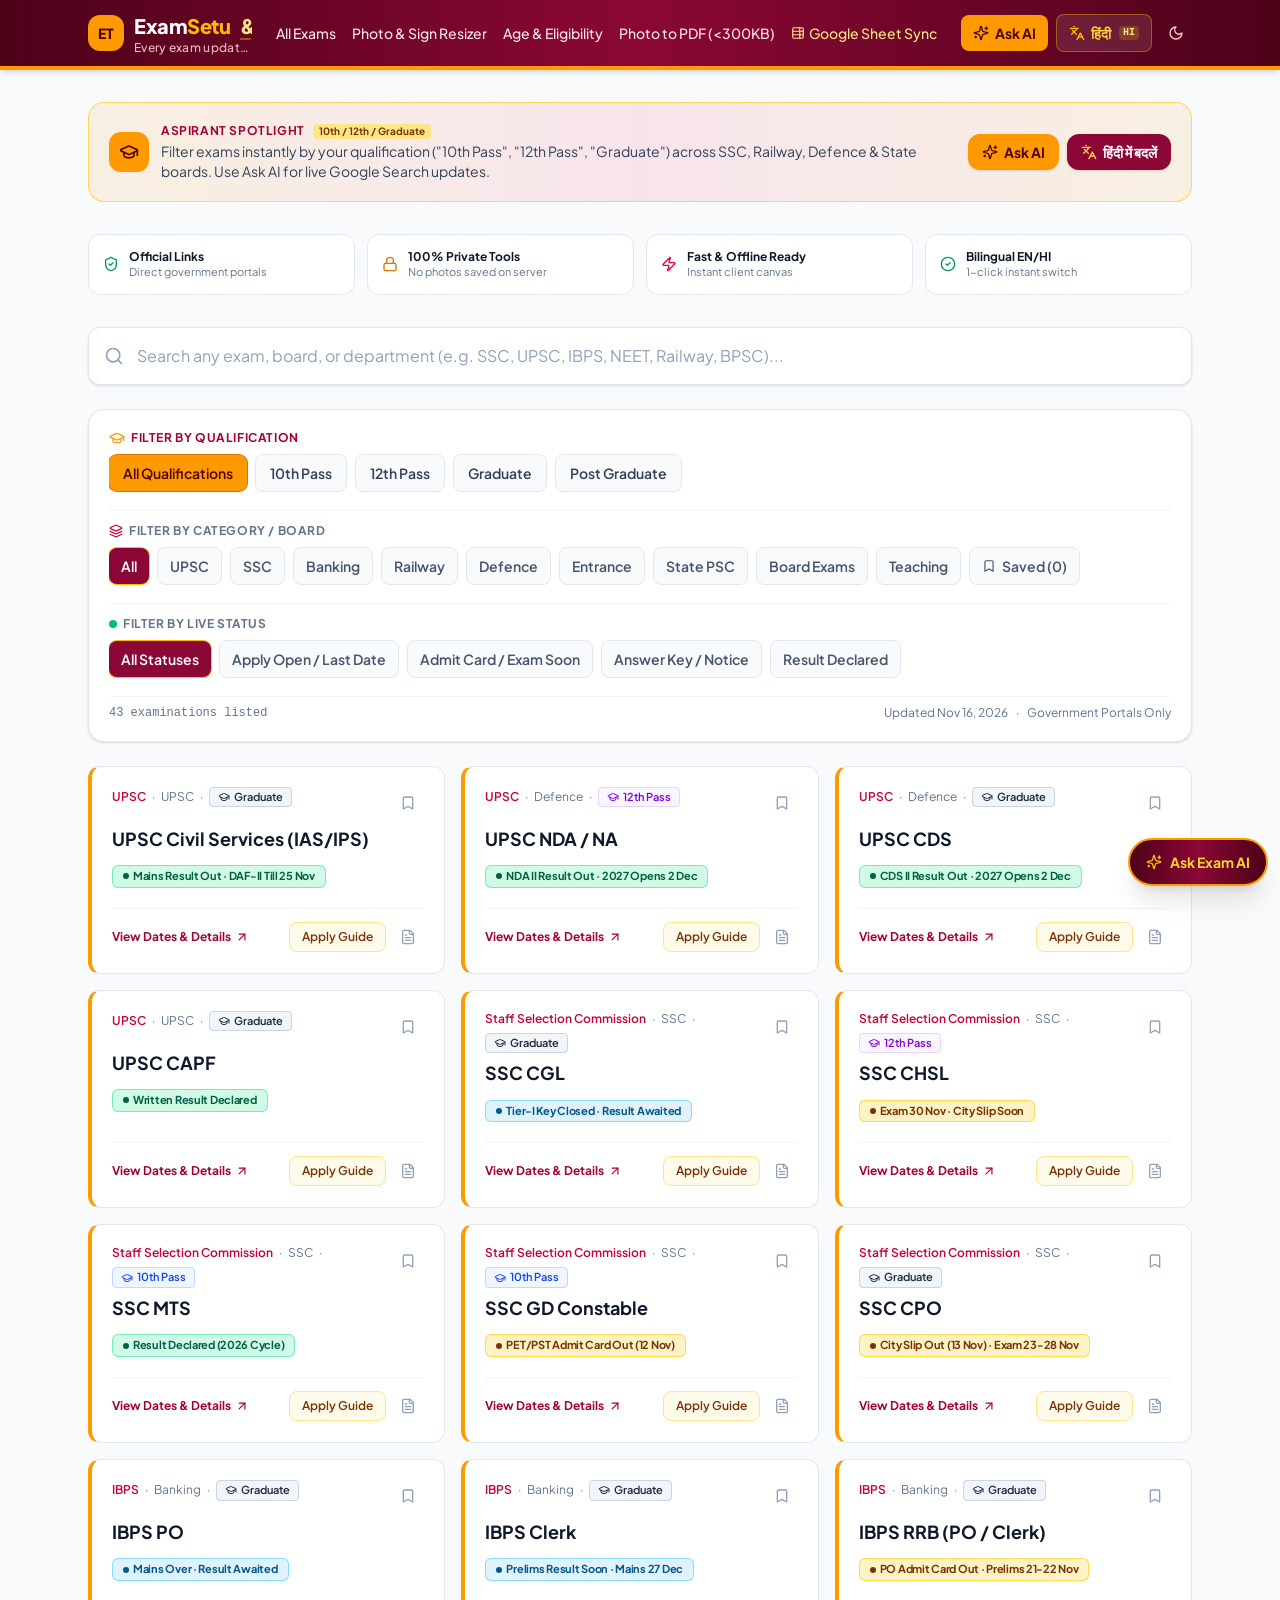
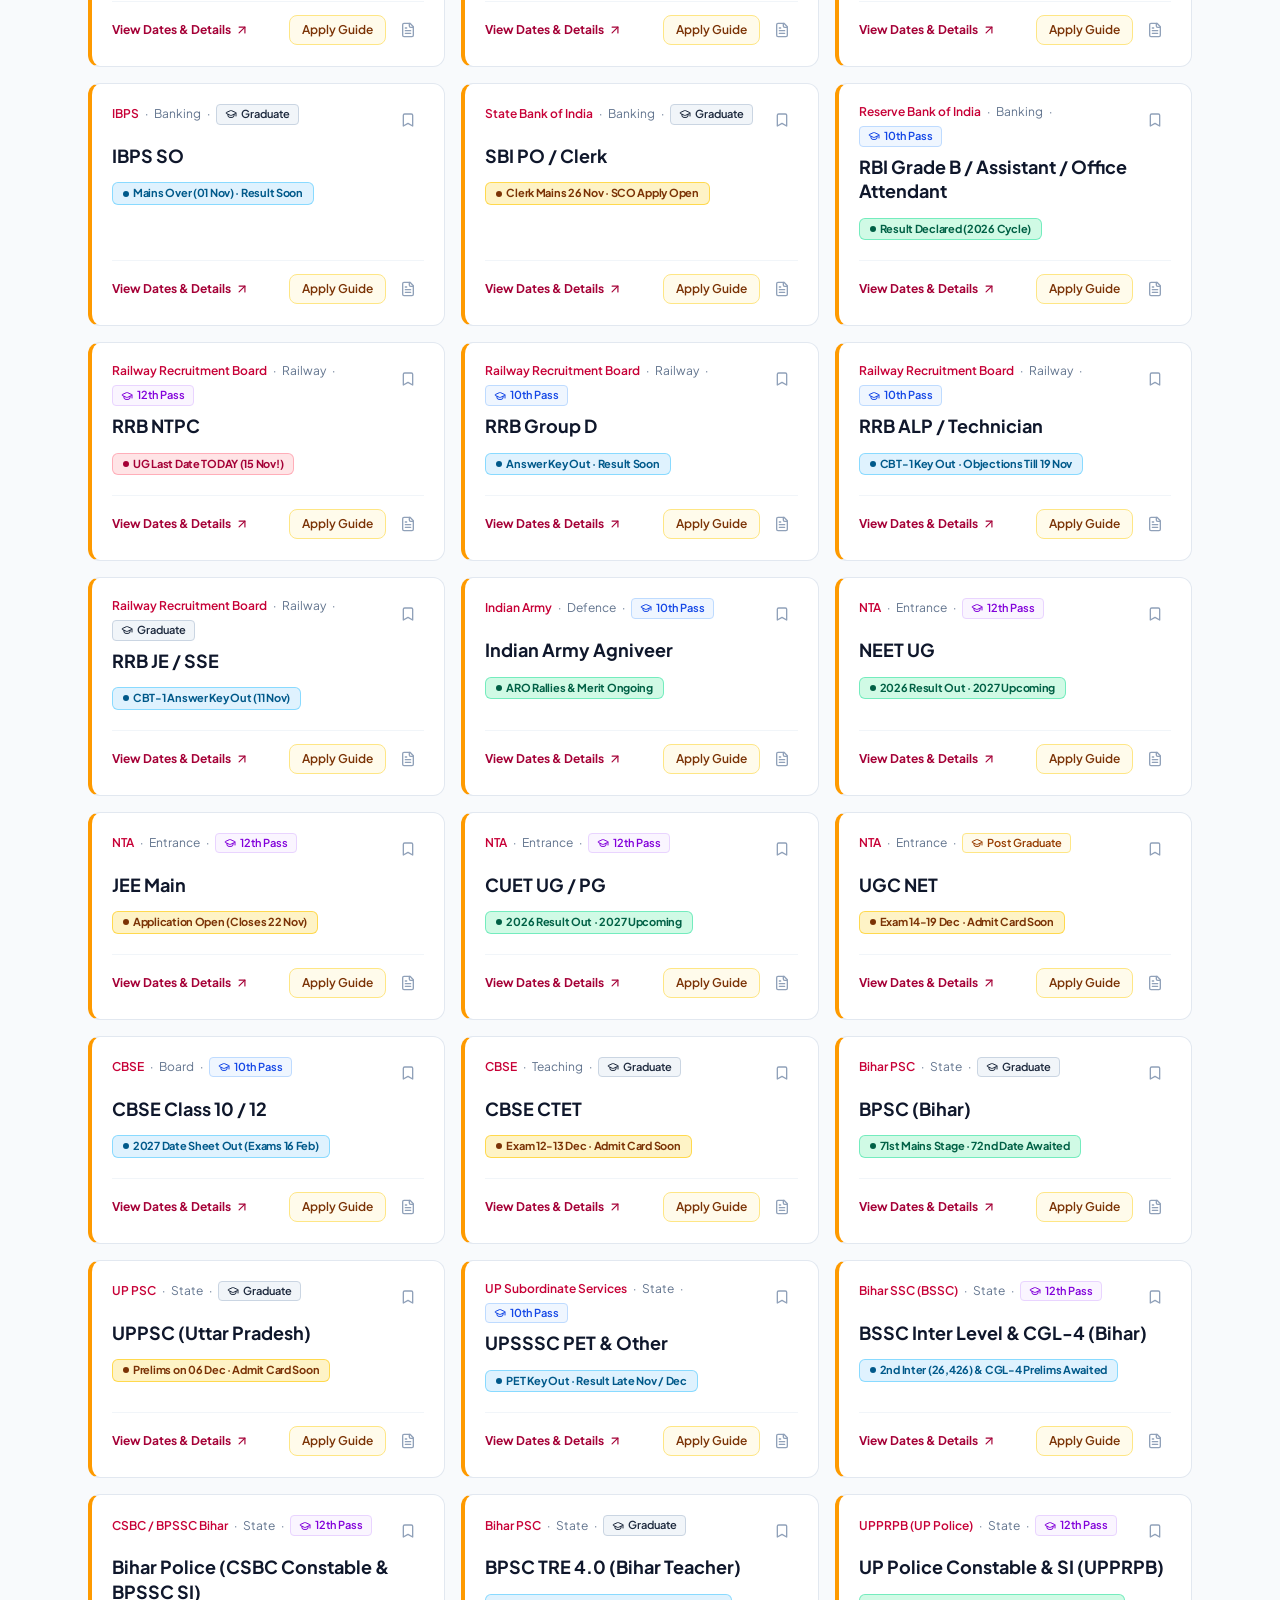
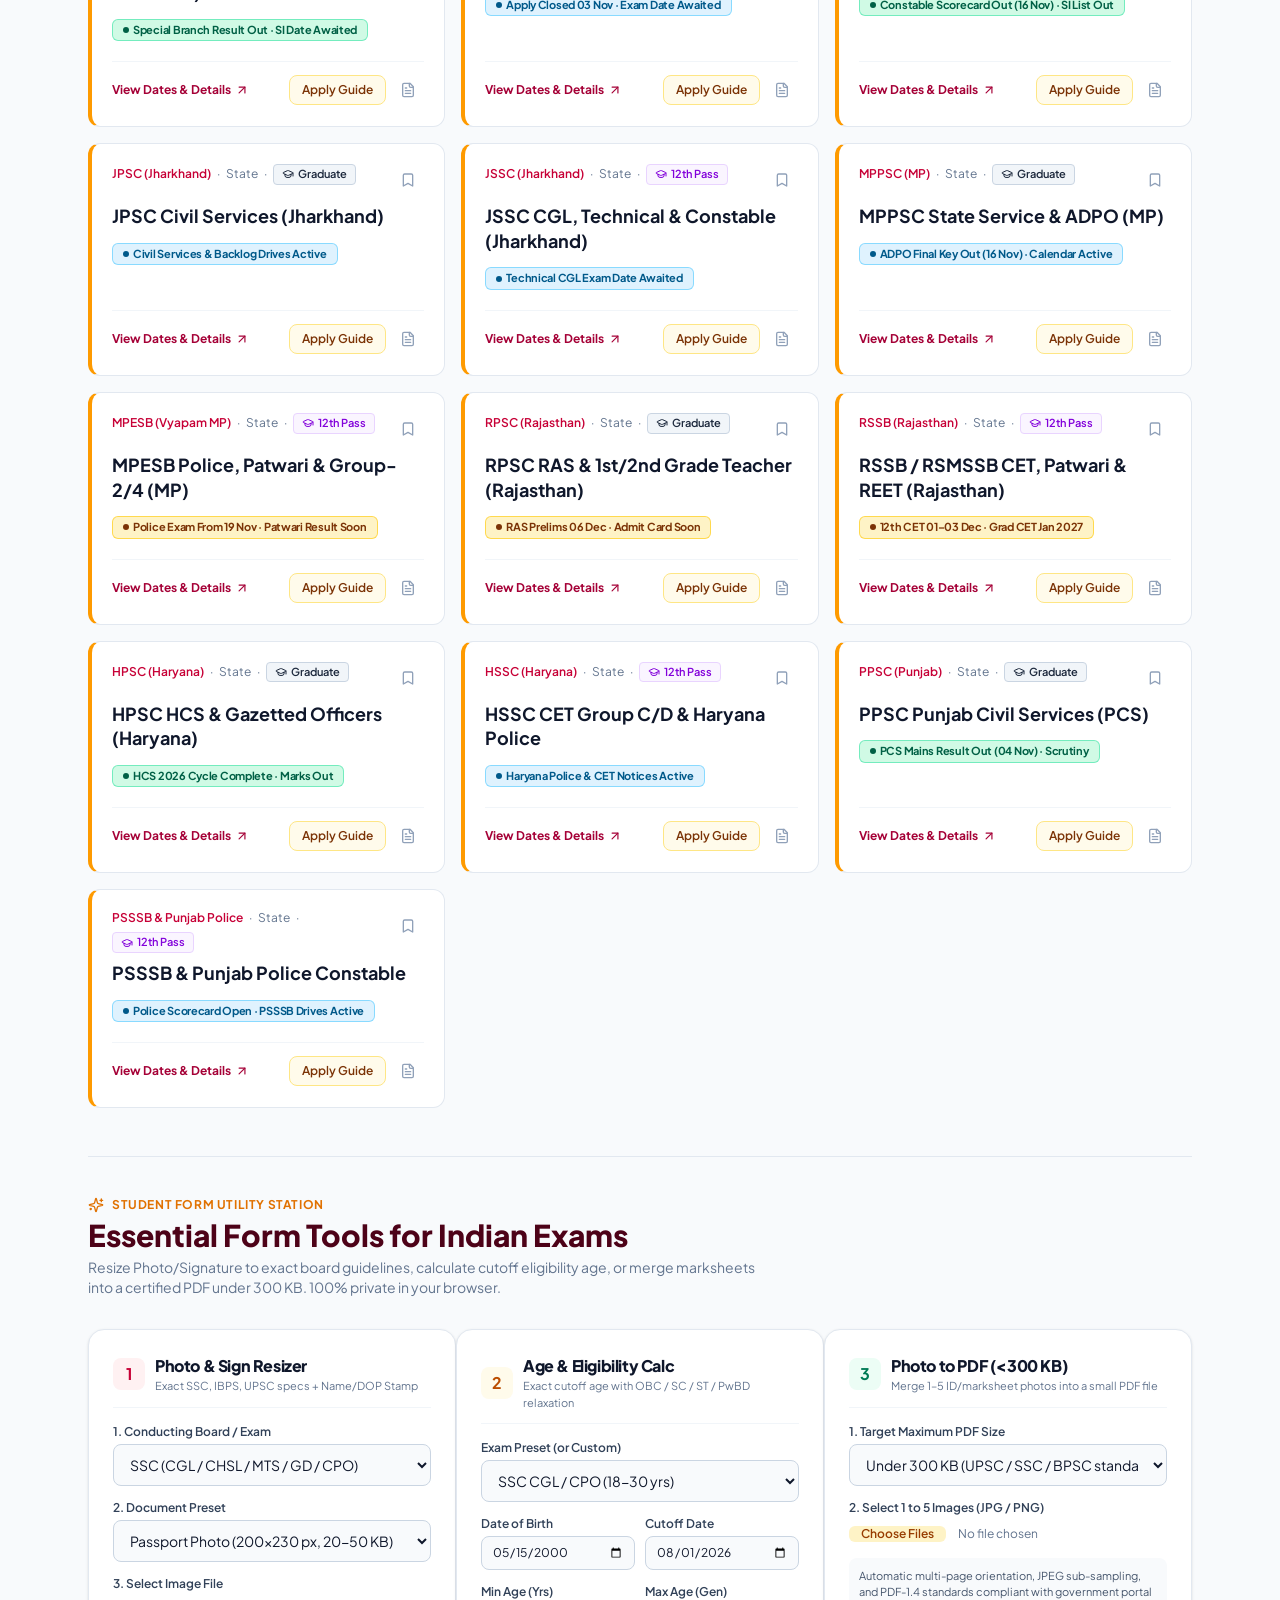
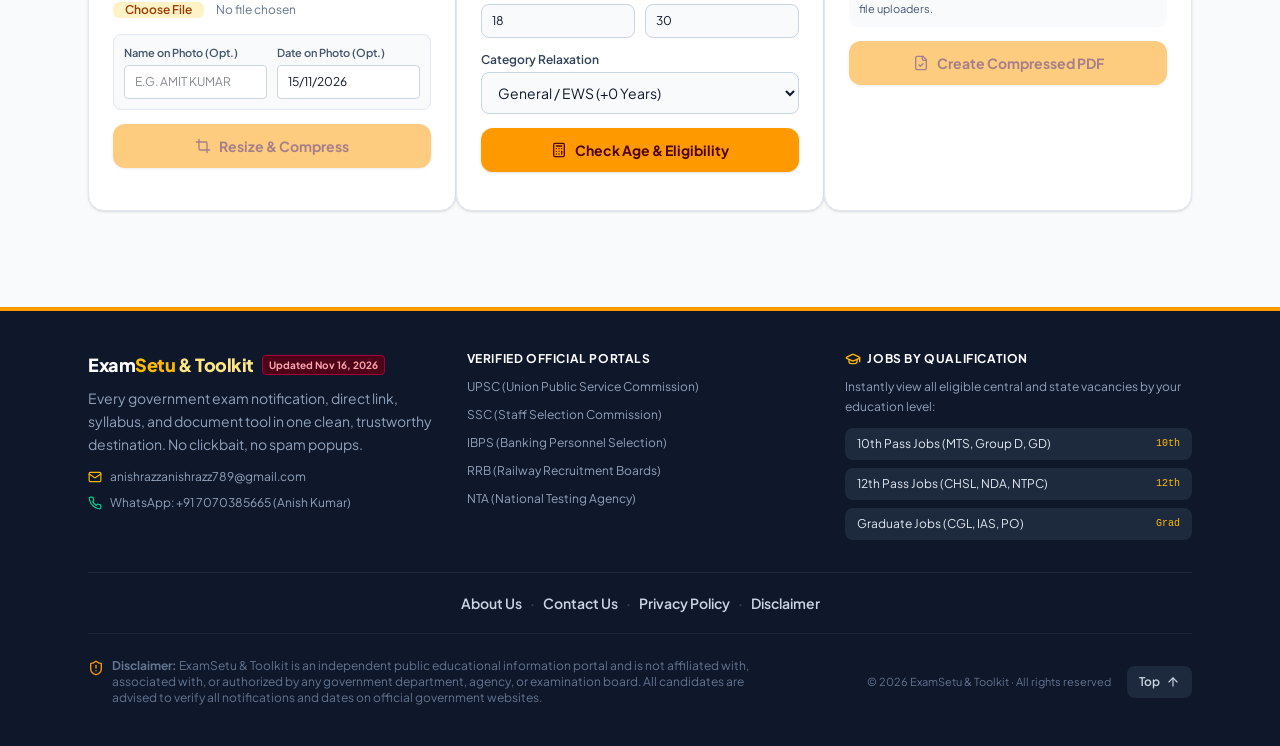
==== commit a8a409a1: "style: improve mobile responsive ergonomics Add base styles for touch interaction, improve overflow " ====
--- a/index.html
+++ b/index.html
@@ -4223,7 +4223,148 @@
           transform: none !important;
         }
       }
-    
+
+      /* Mobile & Tablet Responsive Ergonomics */
+      html, body {
+        max-width: 100%;
+        overflow-x: clip;
+        -webkit-text-size-adjust: 100%;
+        touch-action: manipulation;
+      }
+
+      *, *::before, *::after {
+        box-sizing: border-box;
+        -webkit-tap-highlight-color: transparent;
+      }
+
+      body.et-modal-open {
+        overflow: hidden !important;
+      }
+
+      .et-scroll-strip {
+        -webkit-overflow-scrolling: touch;
+        scrollbar-width: none;
+        -ms-overflow-style: none;
+      }
+      .et-scroll-strip::-webkit-scrollbar {
+        display: none;
+      }
+
+      .et-mobile-nav {
+        display: flex;
+        align-items: center;
+        gap: 0.45rem;
+        overflow-x: auto;
+        -webkit-overflow-scrolling: touch;
+        scrollbar-width: none;
+        -ms-overflow-style: none;
+        padding-top: 0.55rem;
+        margin-top: 0.55rem;
+        border-top: 1px solid rgba(245, 158, 11, 0.22);
+      }
+      .et-mobile-nav::-webkit-scrollbar {
+        display: none;
+      }
+
+      .et-mobile-nav-pill {
+        display: inline-flex;
+        align-items: center;
+        gap: 0.35rem;
+        min-height: 36px;
+        padding: 0.35rem 0.7rem;
+        border-radius: 0.6rem;
+        font-size: 0.75rem;
+        font-weight: 700;
+        white-space: nowrap;
+        flex-shrink: 0;
+        color: #ffe4e6;
+        background: rgba(255, 255, 255, 0.08);
+        border: 1px solid rgba(251, 191, 36, 0.22);
+        transition: background-color 150ms ease, color 150ms ease, transform 120ms ease;
+        cursor: pointer;
+      }
+      .et-mobile-nav-pill:hover,
+      .et-mobile-nav-pill:active {
+        background: rgba(245, 158, 11, 0.22);
+        color: #fde68a;
+      }
+      .et-mobile-nav-pill.et-mobile-nav-accent {
+        background: rgba(245, 158, 11, 0.16);
+        color: #fcd34d;
+        border-color: rgba(251, 191, 36, 0.42);
+      }
+
+      @media (min-width: 1024px) {
+        .et-mobile-nav {
+          display: none !important;
+        }
+      }
+
+      @media (min-width: 768px) and (max-width: 1023px) {
+        .et-tool3-tablet-span {
+          grid-column: span 2 / span 2;
+        }
+      }
+
+      .et-fab-safe {
+        bottom: max(0.9rem, calc(0.75rem + env(safe-area-inset-bottom, 0px)));
+        right: max(0.75rem, calc(0.75rem + env(safe-area-inset-right, 0px)));
+      }
+
+      .et-footer-safe {
+        padding-bottom: max(5.5rem, calc(4.75rem + env(safe-area-inset-bottom, 0px))) !important;
+      }
+
+      @media (min-width: 1024px) {
+        .et-footer-safe {
+          padding-bottom: 2.5rem !important;
+        }
+      }
+
+      .et-modal-sheet {
+        max-height: 92dvh;
+        overscroll-behavior: contain;
+        -webkit-overflow-scrolling: touch;
+      }
+
+      .et-modal-footer-safe {
+        padding-bottom: max(1rem, env(safe-area-inset-bottom, 1rem)) !important;
+      }
+
+      /* Prevent iOS/iPadOS Safari auto-zoom when focusing inputs < 16px */
+      @media (max-width: 767px) {
+        input[type="text"],
+        input[type="search"],
+        input[type="url"],
+        input[type="email"],
+        input[type="number"],
+        input[type="date"],
+        select,
+        textarea {
+          font-size: 16px !important;
+        }
+        input[type="date"] {
+          min-height: 44px;
+        }
+      }
+
+      @media (pointer: coarse) {
+        .et-touch-btn {
+          min-height: 42px;
+        }
+        .et-filter-chip {
+          min-height: 38px;
+          padding-top: 0.45rem !important;
+          padding-bottom: 0.45rem !important;
+        }
+        .et-icon-btn {
+          min-width: 40px;
+          min-height: 40px;
+          display: inline-flex;
+          align-items: center;
+          justify-content: center;
+        }
+      }
     </style>
   </head>
   <body class="bg-[#0b0f19] text-slate-100 antialiased selection:bg-amber-100 selection:text-amber-900">
@@ -4697,16 +4838,32 @@
 
   applyTheme(false);
 
-  function scrollToTools() {
-    const el = document.getElementById('form-tools');
+  function syncBodyScrollLock() {
+    if (!document.body) return;
+    const anyModalOpen = Boolean(
+      state.selectedExam ||
+      state.guideExam ||
+      state.isSheetSyncOpen ||
+      state.legalPage ||
+      state.isChatOpen
+    );
+    document.body.classList.toggle('et-modal-open', anyModalOpen);
+  }
+
+  function scrollToSection(targetId) {
+    const el = document.getElementById(targetId || 'form-tools');
     if (!el) return;
     const header = document.querySelector('header');
     const headerHeight = header ? header.getBoundingClientRect().height : 72;
-    const targetTop = el.getBoundingClientRect().top + window.scrollY - headerHeight - 8;
+    const targetTop = el.getBoundingClientRect().top + window.scrollY - headerHeight - 10;
     window.scrollTo({
       top: Math.max(0, targetTop),
       behavior: 'smooth',
     });
+  }
+
+  function scrollToTools() {
+    scrollToSection('form-tools');
   }
 
   function toggleBookmark(examName) {
@@ -4748,11 +4905,11 @@
 
     mount.innerHTML =
       '<header class="w-full max-w-full box-border overflow-x-hidden bg-gradient-to-r from-rose-950 via-rose-900 to-rose-950 text-white border-b-4 border-amber-500 shadow-md sticky top-0 z-40">' +
-      '<div class="w-full max-w-6xl mx-auto px-3 sm:px-6 py-3 sm:py-4 box-border">' +
+      '<div class="w-full max-w-6xl mx-auto px-3 sm:px-6 py-2.5 sm:py-3.5 box-border">' +
       '<div class="flex items-center justify-between gap-2 sm:gap-4 md:gap-6 min-w-0 w-full">' +
       '<div class="flex items-center gap-2 sm:gap-3 min-w-0 flex-1">' +
       '<div class="flex items-center gap-2 sm:gap-2.5 min-w-0 max-w-full">' +
-      '<a href="#" class="w-8 h-8 sm:w-9 sm:h-9 rounded-xl bg-amber-500 flex items-center justify-center font-black text-rose-950 text-xs sm:text-sm shadow-sm shrink-0 hover:bg-amber-400 transition-colors" aria-label="ExamSetu Home">ET</a>' +
+      '<a href="#" class="w-9 h-9 rounded-xl bg-amber-500 flex items-center justify-center font-black text-rose-950 text-xs sm:text-sm shadow-sm shrink-0 hover:bg-amber-400 transition-colors" aria-label="ExamSetu Home">ET</a>' +
       '<div class="flex flex-col min-w-0">' +
       '<div class="flex items-baseline gap-0.5 sm:gap-1 min-w-0">' +
       '<a href="#" class="text-[15px] sm:text-xl font-black tracking-tight text-white hover:text-amber-200 transition-colors shrink-0">Exam<span class="text-amber-400">Setu</span></a>' +
@@ -4769,34 +4926,41 @@
       '</div>' +
       '</div>' +
       '<nav class="hidden lg:flex items-center gap-4 text-sm font-medium text-rose-100 shrink-0">' +
-      '<a href="#exams-list" class="hover:text-amber-300 transition-colors whitespace-nowrap shrink-0">' + esc(t.allExams) + '</a>' +
-      '<button type="button" data-action="scroll-tools" class="hover:text-amber-300 transition-colors whitespace-nowrap shrink-0 cursor-pointer">' + esc(t.resizerTool) + '</button>' +
-      '<button type="button" data-action="scroll-tools" class="hover:text-amber-300 transition-colors whitespace-nowrap shrink-0 cursor-pointer">' + esc(t.ageCalcTool) + '</button>' +
-      '<button type="button" data-action="scroll-tools" class="hover:text-amber-300 transition-colors whitespace-nowrap shrink-0 cursor-pointer">' + esc(t.pdfTool) + '</button>' +
+      '<button type="button" data-scroll-target="exams-list" class="hover:text-amber-300 transition-colors whitespace-nowrap shrink-0 cursor-pointer">' + esc(t.allExams) + '</button>' +
+      '<button type="button" data-scroll-target="tool-card-1" class="hover:text-amber-300 transition-colors whitespace-nowrap shrink-0 cursor-pointer">' + esc(t.resizerTool) + '</button>' +
+      '<button type="button" data-scroll-target="tool-card-2" class="hover:text-amber-300 transition-colors whitespace-nowrap shrink-0 cursor-pointer">' + esc(t.ageCalcTool) + '</button>' +
+      '<button type="button" data-scroll-target="tool-card-3" class="hover:text-amber-300 transition-colors whitespace-nowrap shrink-0 cursor-pointer">' + esc(t.pdfTool) + '</button>' +
       '<button type="button" data-action="open-sheet" class="hover:text-amber-300 transition-colors whitespace-nowrap shrink-0 flex items-center gap-1 cursor-pointer text-amber-200" title="Sync live exam notifications from Google Sheet">' +
       icon('tableProperties', 'w-3.5 h-3.5') +
       '<span>' + esc(t.sheetSync) + '</span>' +
       '</button>' +
       '</nav>' +
       '<div class="flex items-center gap-1.5 sm:gap-2 shrink-0">' +
-      '<button type="button" data-action="open-chat" class="px-2 sm:px-3 py-1.5 sm:py-2 text-xs sm:text-sm font-bold rounded-lg bg-amber-500 hover:bg-amber-400 text-rose-950 transition-all flex items-center gap-1.5 whitespace-nowrap cursor-pointer shadow-xs active:scale-95 shrink-0" title="' +
+      '<button type="button" data-action="open-chat" class="et-touch-btn px-2.5 sm:px-3 py-2 text-xs sm:text-sm font-bold rounded-lg bg-amber-500 hover:bg-amber-400 text-rose-950 transition-all flex items-center gap-1.5 whitespace-nowrap cursor-pointer shadow-xs active:scale-95 shrink-0" title="' +
       esc(!hi ? 'Ask AI Exam Assistant (Live Search)' : 'AI परीक्षा सहायक (लाइव सर्च)') +
       '">' +
-      icon('sparkles', 'w-3.5 h-3.5 sm:w-4 sm:h-4') +
+      icon('sparkles', 'w-4 h-4') +
       '<span class="hidden sm:inline">' + esc(!hi ? 'Ask AI' : 'AI सहायक') + '</span>' +
       '</button>' +
-      '<button type="button" data-action="toggle-lang" class="px-2 sm:px-3 py-1.5 sm:py-2 text-xs sm:text-sm font-bold rounded-lg bg-white/10 hover:bg-white/20 text-amber-300 hover:text-white border border-amber-400/40 transition-all flex items-center gap-1 sm:gap-1.5 whitespace-nowrap cursor-pointer active:scale-95 shrink-0" aria-label="Toggle language between English and Hindi">' +
-      icon('languages', 'w-3.5 h-3.5 sm:w-4 sm:h-4 text-amber-400') +
+      '<button type="button" data-action="toggle-lang" class="et-touch-btn px-2.5 sm:px-3 py-2 text-xs sm:text-sm font-bold rounded-lg bg-white/10 hover:bg-white/20 text-amber-300 hover:text-white border border-amber-400/40 transition-all flex items-center gap-1 sm:gap-1.5 whitespace-nowrap cursor-pointer active:scale-95 shrink-0" aria-label="Toggle language between English and Hindi">' +
+      icon('languages', 'w-4 h-4 text-amber-400') +
       '<span>' + esc(!hi ? 'हिंदी' : 'English') + '</span>' +
       '<span class="text-[10px] font-mono px-1 py-0.2 rounded bg-amber-400/20 text-amber-200 ml-0.5 hidden sm:inline">' + (!hi ? 'HI' : 'EN') + '</span>' +
       '</button>' +
-      '<button type="button" data-action="toggle-theme" class="p-1.5 sm:p-2 rounded-lg text-rose-200 hover:text-white hover:bg-white/10 transition-colors cursor-pointer shrink-0" aria-label="Toggle theme" title="' +
+      '<button type="button" data-action="toggle-theme" class="et-icon-btn p-2 rounded-lg text-rose-200 hover:text-white hover:bg-white/10 transition-colors cursor-pointer shrink-0" aria-label="Toggle theme" title="' +
       (state.darkMode ? 'Switch to light mode' : 'Switch to dark mode') +
       '">' +
       icon(state.darkMode ? 'sun' : 'moon', 'w-4 h-4') +
       '</button>' +
       '</div>' +
       '</div>' +
+      '<nav class="et-mobile-nav" aria-label="' + esc(hi ? 'त्वरित मोबाइल एवं टैबलेट नेविगेशन' : 'Quick Mobile & Tablet Navigation') + '">' +
+      '<button type="button" data-scroll-target="exams-list" class="et-mobile-nav-pill">' + icon('layers', 'w-3.5 h-3.5 text-amber-400') + '<span>' + esc(t.allExams) + '</span></button>' +
+      '<button type="button" data-scroll-target="tool-card-1" class="et-mobile-nav-pill">' + icon('crop', 'w-3.5 h-3.5 text-amber-400') + '<span>' + esc(t.resizerTool) + '</span></button>' +
+      '<button type="button" data-scroll-target="tool-card-2" class="et-mobile-nav-pill">' + icon('calculator', 'w-3.5 h-3.5 text-amber-400') + '<span>' + esc(t.ageCalcTool) + '</span></button>' +
+      '<button type="button" data-scroll-target="tool-card-3" class="et-mobile-nav-pill">' + icon('fileCheck', 'w-3.5 h-3.5 text-amber-400') + '<span>' + esc(t.pdfTool) + '</span></button>' +
+      '<button type="button" data-action="open-sheet" class="et-mobile-nav-pill et-mobile-nav-accent">' + icon('tableProperties', 'w-3.5 h-3.5') + '<span>' + esc(t.sheetSync) + '</span></button>' +
+      '</nav>' +
       '</div>' +
       '</header>';
   }
@@ -5000,11 +5164,11 @@
       icon('graduationCap', 'w-4 h-4 text-amber-500 shrink-0') +
       '<span>' + esc(t.filterByQualification) + '</span>' +
       '</div>' +
-      '<div class="flex items-center gap-2 overflow-x-auto pb-1 scrollbar-none w-full max-w-full min-w-0">' +
+      '<div class="flex items-center gap-2 overflow-x-auto pb-1 et-scroll-strip w-full max-w-full min-w-0">' +
       quals.map(function (q) {
         const active = state.selectedQualification === q;
         const lbl = (DATA.QUALIFICATION_LABELS[q] && DATA.QUALIFICATION_LABELS[q][lang]) || q;
-        return '<button type="button" data-qual="' + esc(q) + '" class="px-3.5 py-1.5 rounded-lg text-xs sm:text-sm font-semibold transition-all whitespace-nowrap cursor-pointer shrink-0 ' +
+        return '<button type="button" data-qual="' + esc(q) + '" class="et-filter-chip px-3.5 py-2 rounded-lg text-xs sm:text-sm font-semibold transition-all whitespace-nowrap cursor-pointer shrink-0 ' +
           (active ? 'bg-amber-500 text-rose-950 font-bold shadow-sm ring-1 ring-amber-600' : 'bg-slate-50 dark:bg-slate-800/80 text-slate-700 dark:text-slate-300 border border-slate-200 dark:border-slate-700 hover:border-amber-400 dark:hover:border-amber-500') +
           '">' + esc(lbl) + '</button>';
       }).join('') +
@@ -5015,15 +5179,15 @@
       icon('layers', 'w-3.5 h-3.5 text-rose-700 dark:text-rose-400 shrink-0') +
       '<span>' + esc(t.filterByCategory) + '</span>' +
       '</div>' +
-      '<div class="flex items-center gap-2 overflow-x-auto pb-1 scrollbar-none w-full max-w-full min-w-0">' +
+      '<div class="flex items-center gap-2 overflow-x-auto pb-1 et-scroll-strip w-full max-w-full min-w-0">' +
       DATA.EXAM_CATEGORIES.map(function (cat) {
         const active = state.selectedCategory === cat && !state.onlyBookmarked;
         const lbl = (DATA.CATEGORY_LABELS[cat] && DATA.CATEGORY_LABELS[cat][lang]) || cat;
-        return '<button type="button" data-cat="' + esc(cat) + '" class="px-3 py-1.5 rounded-lg text-xs sm:text-sm font-semibold transition-all whitespace-nowrap cursor-pointer shrink-0 ' +
+        return '<button type="button" data-cat="' + esc(cat) + '" class="et-filter-chip px-3 py-2 rounded-lg text-xs sm:text-sm font-semibold transition-all whitespace-nowrap cursor-pointer shrink-0 ' +
           (active ? 'bg-rose-900 text-white shadow-sm ring-1 ring-amber-400' : 'bg-slate-50 dark:bg-slate-800/80 text-slate-600 dark:text-slate-300 border border-slate-200 dark:border-slate-700 hover:border-amber-400') +
           '">' + esc(lbl) + '</button>';
       }).join('') +
-      '<button type="button" data-action="toggle-only-bookmarked" class="px-3 py-1.5 rounded-lg text-xs sm:text-sm font-semibold transition-all whitespace-nowrap cursor-pointer shrink-0 flex items-center gap-1.5 ' +
+      '<button type="button" data-action="toggle-only-bookmarked" class="et-filter-chip px-3 py-2 rounded-lg text-xs sm:text-sm font-semibold transition-all whitespace-nowrap cursor-pointer shrink-0 flex items-center gap-1.5 ' +
       (state.onlyBookmarked ? 'bg-amber-500 text-rose-950 font-bold shadow-sm' : 'bg-slate-50 dark:bg-slate-800/80 text-slate-600 dark:text-slate-300 border border-slate-200 dark:border-slate-700 hover:border-amber-400') +
       '">' +
       icon('bookmark', 'w-3.5 h-3.5', state.onlyBookmarked) +
@@ -5036,10 +5200,10 @@
       '<span class="w-2 h-2 rounded-full bg-emerald-500 inline-block shrink-0"></span>' +
       '<span>' + esc(t.filterByStatus) + '</span>' +
       '</div>' +
-      '<div class="flex items-center gap-2 overflow-x-auto pb-1 scrollbar-none w-full max-w-full min-w-0">' +
+      '<div class="flex items-center gap-2 overflow-x-auto pb-1 et-scroll-strip w-full max-w-full min-w-0">' +
       statuses.map(function (st) {
         const active = state.selectedStatus === st.id;
-        return '<button type="button" data-status="' + esc(st.id) + '" class="px-3 py-1.5 rounded-lg text-xs sm:text-sm font-semibold transition-all whitespace-nowrap cursor-pointer shrink-0 ' +
+        return '<button type="button" data-status="' + esc(st.id) + '" class="et-filter-chip px-3 py-2 rounded-lg text-xs sm:text-sm font-semibold transition-all whitespace-nowrap cursor-pointer shrink-0 ' +
           (active ? 'bg-rose-900 text-white shadow-sm ring-1 ring-amber-400' : 'bg-slate-50 dark:bg-slate-800/80 text-slate-600 dark:text-slate-300 border border-slate-200 dark:border-slate-700 hover:border-amber-400') +
           '">' + esc(st.label) + '</button>';
       }).join('') +
@@ -5072,14 +5236,14 @@
 
     if (filtered.length === 0) {
       mount.innerHTML =
-        '<div class="p-12 text-center rounded-2xl border border-dashed border-slate-200 dark:border-slate-800 bg-white/50 dark:bg-slate-900/40">' +
+        '<div class="p-8 sm:p-12 text-center rounded-2xl border border-dashed border-slate-200 dark:border-slate-800 bg-white/50 dark:bg-slate-900/40">' +
         '<p class="text-base font-semibold text-slate-700 dark:text-slate-300">' +
         esc(t.noExamFound) + (state.searchTerm ? ' "' + esc(state.searchTerm) + '"' : '') +
         '</p>' +
         '<p class="text-xs text-slate-500 dark:text-slate-400 mt-1">' +
         esc(lang === 'hi' ? 'कृपया दूसरा नाम, 10वीं/12वीं/स्नातक योग्यता या फ़िल्टर बदल कर देखें।' : 'Try searching for another exam name, qualification level, or clear your filters.') +
         '</p>' +
-        '<button type="button" data-action="clear-filters" class="mt-4 px-4 py-2 rounded-lg bg-rose-900 text-white text-xs font-semibold hover:bg-rose-950 transition-colors cursor-pointer">' +
+        '<button type="button" data-action="clear-filters" class="et-touch-btn mt-4 px-4 py-2 rounded-lg bg-rose-900 text-white text-xs font-semibold hover:bg-rose-950 transition-colors cursor-pointer">' +
         esc(t.clearFilters) +
         '</button>' +
         '</div>';
@@ -5087,7 +5251,7 @@
     }
 
     mount.innerHTML =
-      '<div class="grid grid-cols-1 md:grid-cols-2 lg:grid-cols-3 gap-4 w-full max-w-full min-w-0">' +
+      '<div class="grid grid-cols-1 sm:grid-cols-2 lg:grid-cols-3 gap-4 w-full max-w-full min-w-0">' +
       filtered.map(function (exam) {
         const origIdx = state.exams.indexOf(exam);
         const isBookmarked = state.bookmarkedExams.includes(exam.n);
@@ -5104,7 +5268,7 @@
           '<span aria-hidden="true">&middot;</span>' +
           getQualBadgeHtml(exam.q) +
           '</div>' +
-          '<button type="button" data-bookmark="' + origIdx + '" class="p-1.5 -mr-1.5 -mt-1.5 text-slate-400 hover:text-amber-500 dark:hover:text-amber-400 transition-colors cursor-pointer shrink-0" title="' +
+          '<button type="button" data-bookmark="' + origIdx + '" class="et-icon-btn p-2 -mr-2 -mt-2 rounded-lg text-slate-400 hover:text-amber-500 dark:hover:text-amber-400 transition-colors cursor-pointer shrink-0" title="' +
           (isBookmarked ? 'Remove bookmark' : 'Bookmark exam') + '">' +
           icon('bookmark', 'w-4 h-4 ' + (isBookmarked ? 'text-amber-500' : ''), isBookmarked) +
           '</button>' +
@@ -5115,17 +5279,17 @@
           '<div class="mt-2.5 max-w-full">' + getStatusBadgeHtml(exam) + '</div>' +
           '</div>' +
           '<div class="mt-5 pt-3 border-t border-slate-100 dark:border-slate-800/80 flex flex-wrap items-center justify-between gap-2">' +
-          '<button type="button" data-open-exam="' + origIdx + '" class="text-xs font-bold text-rose-800 dark:text-rose-400 hover:text-amber-600 dark:hover:text-amber-400 flex items-center gap-1 transition-colors cursor-pointer">' +
+          '<button type="button" data-open-exam="' + origIdx + '" class="et-touch-btn py-1.5 text-xs font-bold text-rose-800 dark:text-rose-400 hover:text-amber-600 dark:hover:text-amber-400 flex items-center gap-1 transition-colors cursor-pointer">' +
           '<span>' + esc(t.viewDates) + '</span>' +
           icon('arrowUpRight', 'w-3.5 h-3.5') +
           '</button>' +
           '<div class="flex items-center gap-1.5">' +
-          '<button type="button" data-open-guide="' + origIdx + '" data-process="Apply Online" class="px-2.5 py-1 text-[11px] font-semibold rounded bg-amber-50 hover:bg-amber-100 dark:bg-amber-950/60 dark:hover:bg-amber-900/60 text-amber-900 dark:text-amber-200 border border-amber-200 dark:border-amber-800/60 transition-colors cursor-pointer" title="Step-by-step apply guide and required checklist">' +
+          '<button type="button" data-open-guide="' + origIdx + '" data-process="Apply Online" class="et-touch-btn px-3 py-1.5 text-xs font-semibold rounded-lg bg-amber-50 hover:bg-amber-100 dark:bg-amber-950/60 dark:hover:bg-amber-900/60 text-amber-900 dark:text-amber-200 border border-amber-200 dark:border-amber-800/60 transition-colors cursor-pointer" title="Step-by-step apply guide and required checklist">' +
           esc(t.applyGuide) +
           '</button>' +
           (exam.f
-            ? '<a href="' + esc(safeHref(exam.f)) + '" target="_blank" rel="noopener noreferrer" class="p-1 rounded text-slate-400 hover:text-slate-600 dark:hover:text-slate-200 transition-colors" title="' + esc(t.officialNotificationPdf) + '">' +
-              icon('fileText', 'w-3.5 h-3.5') +
+            ? '<a href="' + esc(safeHref(exam.f)) + '" target="_blank" rel="noopener noreferrer" class="et-icon-btn p-2 rounded-lg text-slate-400 hover:text-slate-600 dark:hover:text-slate-200 transition-colors" title="' + esc(t.officialNotificationPdf) + '">' +
+              icon('fileText', 'w-4 h-4') +
               '</a>'
             : '') +
           '</div>' +
@@ -5509,37 +5673,37 @@
       '<h2 class="text-2xl sm:text-3xl font-black text-rose-950 dark:text-white mt-1">' + esc(t.toolsSubheading) + '</h2>' +
       '<p class="text-sm text-slate-500 dark:text-slate-400 mt-1 max-w-2xl">' + esc(t.studentToolsSub) + '</p>' +
       '</div>' +
-      '<div class="grid grid-cols-1 lg:grid-cols-3 gap-6 w-full max-w-full min-w-0">' +
+      '<div class="grid grid-cols-1 md:grid-cols-2 lg:grid-cols-3 gap-5 sm:gap-6 w-full max-w-full min-w-0">' +
 
       /* Tool 1 */
-      '<div class="w-full max-w-full min-w-0 box-border bg-white dark:bg-slate-900 border border-slate-200 dark:border-slate-800 rounded-2xl p-4 sm:p-6 shadow-sm flex flex-col justify-between">' +
+      '<div id="tool-card-1" class="w-full max-w-full min-w-0 box-border bg-white dark:bg-slate-900 border border-slate-200 dark:border-slate-800 rounded-2xl p-4 sm:p-6 shadow-sm flex flex-col justify-between">' +
       '<div>' +
       '<div class="flex items-center gap-2.5 pb-3 border-b border-slate-100 dark:border-slate-800">' +
-      '<div class="w-8 h-8 rounded-lg bg-rose-50 dark:bg-rose-950/60 text-rose-700 dark:text-rose-400 flex items-center justify-center font-bold">1</div>' +
-      '<div><h3 class="text-base font-extrabold tracking-tight text-slate-900 dark:text-white">' + esc(t.tool1Title) + '</h3>' +
+      '<div class="w-8 h-8 rounded-lg bg-rose-50 dark:bg-rose-950/60 text-rose-700 dark:text-rose-400 flex items-center justify-center font-bold shrink-0">1</div>' +
+      '<div class="min-w-0"><h3 class="text-base font-extrabold tracking-tight text-slate-900 dark:text-white">' + esc(t.tool1Title) + '</h3>' +
       '<p class="text-[11px] text-slate-500 dark:text-slate-400">' + esc(t.tool1Desc) + '</p></div></div>' +
       '<div class="mt-4 space-y-3.5">' +
       '<div><label class="block text-xs font-semibold text-slate-700 dark:text-slate-300 mb-1">' + esc(hi ? '1. परीक्षा बोर्ड चुनें' : '1. Conducting Board / Exam') + '</label>' +
-      '<select id="t1-exam" class="w-full max-w-full min-w-0 box-border py-2 px-3 text-xs sm:text-sm rounded-lg border border-slate-300 dark:border-slate-700 bg-slate-50 dark:bg-slate-800 text-slate-900 dark:text-white">' +
+      '<select id="t1-exam" class="w-full max-w-full min-w-0 box-border py-2.5 px-3 text-xs sm:text-sm rounded-lg border border-slate-300 dark:border-slate-700 bg-slate-50 dark:bg-slate-800 text-slate-900 dark:text-white">' +
       examOpts.map(function (o) {
         return '<option value="' + esc(o[0]) + '"' + (state.resizer.exam === o[0] ? ' selected' : '') + '>' + esc(o[1]) + '</option>';
       }).join('') +
       '</select></div>' +
       '<div><label class="block text-xs font-semibold text-slate-700 dark:text-slate-300 mb-1">' + esc(hi ? '2. दस्तावेज का प्रकार' : '2. Document Preset') + '</label>' +
-      '<select id="t1-doc" class="w-full max-w-full min-w-0 box-border py-2 px-3 text-xs sm:text-sm rounded-lg border border-slate-300 dark:border-slate-700 bg-slate-50 dark:bg-slate-800 text-slate-900 dark:text-white">' +
+      '<select id="t1-doc" class="w-full max-w-full min-w-0 box-border py-2.5 px-3 text-xs sm:text-sm rounded-lg border border-slate-300 dark:border-slate-700 bg-slate-50 dark:bg-slate-800 text-slate-900 dark:text-white">' +
       docPresets.map(function (d, i) {
         return '<option value="' + i + '"' + (state.resizer.docIndex === i ? ' selected' : '') + '>' + esc(hi && d.label_hi ? d.label_hi : d.label) + '</option>';
       }).join('') +
       '</select></div>' +
       '<div><label class="block text-xs font-semibold text-slate-700 dark:text-slate-300 mb-1">' + esc(hi ? '3. फोटो / हस्ताक्षर फाइल चुनें' : '3. Select Image File') + '</label>' +
-      '<input id="t1-file" type="file" accept="image/*" class="w-full max-w-full overflow-hidden text-xs text-slate-500 file:mr-3 file:py-1.5 file:px-3 file:rounded-md file:border-0 file:text-xs file:font-semibold file:bg-amber-100 file:text-amber-800 dark:file:bg-amber-950 dark:file:text-amber-300 hover:file:bg-amber-200 cursor-pointer" /></div>' +
-      '<div id="t1-stamp-wrap" class="' + (currentPreset.photo ? '' : 'hidden ') + 'grid grid-cols-2 gap-2 p-2.5 rounded-lg bg-slate-50 dark:bg-slate-800/60 border border-slate-200 dark:border-slate-700 w-full max-w-full min-w-0 box-border">' +
+      '<input id="t1-file" type="file" accept="image/*" class="w-full max-w-full overflow-hidden text-xs text-slate-500 file:mr-3 file:py-2 file:px-3 file:rounded-md file:border-0 file:text-xs file:font-semibold file:bg-amber-100 file:text-amber-800 dark:file:bg-amber-950 dark:file:text-amber-300 hover:file:bg-amber-200 cursor-pointer" /></div>' +
+      '<div id="t1-stamp-wrap" class="' + (currentPreset.photo ? '' : 'hidden ') + 'grid grid-cols-1 sm:grid-cols-2 gap-2.5 p-2.5 rounded-lg bg-slate-50 dark:bg-slate-800/60 border border-slate-200 dark:border-slate-700 w-full max-w-full min-w-0 box-border">' +
       '<div class="min-w-0"><label class="block text-[11px] font-semibold text-slate-600 dark:text-slate-400 mb-1 truncate">' + esc(hi ? 'फोटो पर नाम (ऐच्छिक)' : 'Name on Photo (Opt.)') + '</label>' +
-      '<input id="t1-name" type="text" value="' + esc(state.resizer.stampName) + '" placeholder="e.g. AMIT KUMAR" class="w-full max-w-full min-w-0 box-border py-1.5 px-2 text-xs rounded border border-slate-300 dark:border-slate-700 bg-white dark:bg-slate-900 text-slate-900 dark:text-white uppercase" /></div>' +
+      '<input id="t1-name" type="text" value="' + esc(state.resizer.stampName) + '" placeholder="e.g. AMIT KUMAR" class="w-full max-w-full min-w-0 box-border py-2 px-2.5 text-xs rounded border border-slate-300 dark:border-slate-700 bg-white dark:bg-slate-900 text-slate-900 dark:text-white uppercase" /></div>' +
       '<div class="min-w-0"><label class="block text-[11px] font-semibold text-slate-600 dark:text-slate-400 mb-1 truncate">' + esc(hi ? 'फोटो खींचने की तारीख (DOP)' : 'Date on Photo (Opt.)') + '</label>' +
-      '<input id="t1-date" type="text" value="' + esc(state.resizer.stampDate) + '" placeholder="e.g. 15/11/2026" class="w-full max-w-full min-w-0 box-border py-1.5 px-2 text-xs rounded border border-slate-300 dark:border-slate-700 bg-white dark:bg-slate-900 text-slate-900 dark:text-white" /></div>' +
+      '<input id="t1-date" type="text" value="' + esc(state.resizer.stampDate) + '" placeholder="e.g. 15/11/2026" class="w-full max-w-full min-w-0 box-border py-2 px-2.5 text-xs rounded border border-slate-300 dark:border-slate-700 bg-white dark:bg-slate-900 text-slate-900 dark:text-white" /></div>' +
       '</div>' +
-      '<button id="tool1-run-btn" type="button" class="w-full py-2.5 px-4 rounded-xl bg-amber-500 hover:bg-amber-600 disabled:opacity-50 text-rose-950 font-bold text-xs sm:text-sm flex items-center justify-center gap-2 transition-all shadow-sm cursor-pointer">' +
+      '<button id="tool1-run-btn" type="button" class="et-touch-btn w-full py-3 px-4 rounded-xl bg-amber-500 hover:bg-amber-600 disabled:opacity-50 text-rose-950 font-bold text-xs sm:text-sm flex items-center justify-center gap-2 transition-all shadow-sm cursor-pointer">' +
       icon('crop', 'w-4 h-4') +
       '<span>' + esc(t.resizeButton) + '</span>' +
       '</button>' +
@@ -5548,33 +5712,33 @@
       '</div></div></div>' +
 
       /* Tool 2 */
-      '<div class="w-full max-w-full min-w-0 box-border bg-white dark:bg-slate-900 border border-slate-200 dark:border-slate-800 rounded-2xl p-4 sm:p-6 shadow-sm flex flex-col justify-between">' +
+      '<div id="tool-card-2" class="w-full max-w-full min-w-0 box-border bg-white dark:bg-slate-900 border border-slate-200 dark:border-slate-800 rounded-2xl p-4 sm:p-6 shadow-sm flex flex-col justify-between">' +
       '<div>' +
       '<div class="flex items-center gap-2.5 pb-3 border-b border-slate-100 dark:border-slate-800">' +
-      '<div class="w-8 h-8 rounded-lg bg-amber-50 dark:bg-amber-950/60 text-amber-700 dark:text-amber-400 flex items-center justify-center font-bold">2</div>' +
-      '<div><h3 class="text-base font-extrabold tracking-tight text-slate-900 dark:text-white">' + esc(t.tool2Title) + '</h3>' +
+      '<div class="w-8 h-8 rounded-lg bg-amber-50 dark:bg-amber-950/60 text-amber-700 dark:text-amber-400 flex items-center justify-center font-bold shrink-0">2</div>' +
+      '<div class="min-w-0"><h3 class="text-base font-extrabold tracking-tight text-slate-900 dark:text-white">' + esc(t.tool2Title) + '</h3>' +
       '<p class="text-[11px] text-slate-500 dark:text-slate-400">' + esc(t.tool2Desc) + '</p></div></div>' +
       '<div class="mt-4 space-y-3.5">' +
       '<div><label class="block text-xs font-semibold text-slate-700 dark:text-slate-300 mb-1">' + esc(hi ? 'परीक्षा प्रीसेट (या कस्टम)' : 'Exam Preset (or Custom)') + '</label>' +
-      '<select id="t2-preset" class="w-full max-w-full min-w-0 box-border py-2 px-3 text-xs sm:text-sm rounded-lg border border-slate-300 dark:border-slate-700 bg-slate-50 dark:bg-slate-800 text-slate-900 dark:text-white">' +
+      '<select id="t2-preset" class="w-full max-w-full min-w-0 box-border py-2.5 px-3 text-xs sm:text-sm rounded-lg border border-slate-300 dark:border-slate-700 bg-slate-50 dark:bg-slate-800 text-slate-900 dark:text-white">' +
       DATA.AGE_PRESETS_DATA.map(function (p, i) {
         return '<option value="' + i + '"' + (state.age.presetIndex === i ? ' selected' : '') + '>' + esc(hi && p.name_hi ? p.name_hi : p.name) + '</option>';
       }).join('') +
       '</select></div>' +
-      '<div class="grid grid-cols-2 gap-2 w-full max-w-full min-w-0">' +
+      '<div class="grid grid-cols-1 sm:grid-cols-2 gap-2.5 w-full max-w-full min-w-0">' +
       '<div class="min-w-0"><label class="block text-xs font-semibold text-slate-700 dark:text-slate-300 mb-1 truncate">' + esc(hi ? 'जन्म तिथि' : 'Date of Birth') + '</label>' +
-      '<input id="t2-dob" type="date" value="' + esc(state.age.dob) + '" class="w-full max-w-full min-w-0 box-border py-2 px-2 text-xs rounded-lg border border-slate-300 dark:border-slate-700 bg-slate-50 dark:bg-slate-800 text-slate-900 dark:text-white" /></div>' +
+      '<input id="t2-dob" type="date" value="' + esc(state.age.dob) + '" class="w-full max-w-full min-w-0 box-border py-2 px-2.5 text-xs rounded-lg border border-slate-300 dark:border-slate-700 bg-slate-50 dark:bg-slate-800 text-slate-900 dark:text-white" /></div>' +
       '<div class="min-w-0"><label class="block text-xs font-semibold text-slate-700 dark:text-slate-300 mb-1 truncate">' + esc(hi ? 'कटऑफ तिथि' : 'Cutoff Date') + '</label>' +
-      '<input id="t2-cutoff" type="date" value="' + esc(state.age.cutoffDate) + '" class="w-full max-w-full min-w-0 box-border py-2 px-2 text-xs rounded-lg border border-slate-300 dark:border-slate-700 bg-slate-50 dark:bg-slate-800 text-slate-900 dark:text-white" /></div>' +
+      '<input id="t2-cutoff" type="date" value="' + esc(state.age.cutoffDate) + '" class="w-full max-w-full min-w-0 box-border py-2 px-2.5 text-xs rounded-lg border border-slate-300 dark:border-slate-700 bg-slate-50 dark:bg-slate-800 text-slate-900 dark:text-white" /></div>' +
       '</div>' +
-      '<div class="grid grid-cols-2 gap-2 w-full max-w-full min-w-0">' +
+      '<div class="grid grid-cols-1 sm:grid-cols-2 gap-2.5 w-full max-w-full min-w-0">' +
       '<div class="min-w-0"><label class="block text-xs font-semibold text-slate-700 dark:text-slate-300 mb-1 truncate">' + esc(hi ? 'न्यूनतम आयु (वर्ष)' : 'Min Age (Yrs)') + '</label>' +
       '<input id="t2-min" type="number" step="0.5" value="' + esc(state.age.minAge) + '" class="w-full max-w-full min-w-0 box-border py-2 px-2.5 text-xs rounded-lg border border-slate-300 dark:border-slate-700 bg-slate-50 dark:bg-slate-800 text-slate-900 dark:text-white" /></div>' +
       '<div class="min-w-0"><label class="block text-xs font-semibold text-slate-700 dark:text-slate-300 mb-1 truncate">' + esc(hi ? 'अधिकतम आयु (सामान्य)' : 'Max Age (Gen)') + '</label>' +
       '<input id="t2-max" type="number" value="' + esc(state.age.maxAge) + '" class="w-full max-w-full min-w-0 box-border py-2 px-2.5 text-xs rounded-lg border border-slate-300 dark:border-slate-700 bg-slate-50 dark:bg-slate-800 text-slate-900 dark:text-white" /></div>' +
       '</div>' +
       '<div><label class="block text-xs font-semibold text-slate-700 dark:text-slate-300 mb-1">' + esc(hi ? 'आरक्षण श्रेणी अनुसार छूट' : 'Category Relaxation') + '</label>' +
-      '<select id="t2-relax" class="w-full max-w-full min-w-0 box-border py-2 px-3 text-xs sm:text-sm rounded-lg border border-slate-300 dark:border-slate-700 bg-slate-50 dark:bg-slate-800 text-slate-900 dark:text-white">' +
+      '<select id="t2-relax" class="w-full max-w-full min-w-0 box-border py-2.5 px-3 text-xs sm:text-sm rounded-lg border border-slate-300 dark:border-slate-700 bg-slate-50 dark:bg-slate-800 text-slate-900 dark:text-white">' +
       [
         [0, hi ? 'सामान्य / ईडब्ल्यूएस (+0 वर्ष)' : 'General / EWS (+0 Years)'],
         [3, hi ? 'ओबीसी (नॉन-क्रीमी लेयर) (+3 वर्ष)' : 'OBC Non-Creamy Layer (+3 Years)'],
@@ -5586,7 +5750,7 @@
         return '<option value="' + c[0] + '"' + (state.age.catRelaxation === c[0] ? ' selected' : '') + '>' + esc(c[1]) + '</option>';
       }).join('') +
       '</select></div>' +
-      '<button id="tool2-run-btn" type="button" class="w-full py-2.5 px-4 rounded-xl bg-amber-500 hover:bg-amber-600 text-rose-950 font-bold text-xs sm:text-sm flex items-center justify-center gap-2 transition-all shadow-sm cursor-pointer">' +
+      '<button id="tool2-run-btn" type="button" class="et-touch-btn w-full py-3 px-4 rounded-xl bg-amber-500 hover:bg-amber-600 text-rose-950 font-bold text-xs sm:text-sm flex items-center justify-center gap-2 transition-all shadow-sm cursor-pointer">' +
       icon('calculator', 'w-4 h-4') +
       '<span>' + esc(t.calcAgeButton) + '</span>' +
       '</button>' +
@@ -5595,15 +5759,15 @@
       '</div></div></div>' +
 
       /* Tool 3 */
-      '<div class="w-full max-w-full min-w-0 box-border bg-white dark:bg-slate-900 border border-slate-200 dark:border-slate-800 rounded-2xl p-4 sm:p-6 shadow-sm flex flex-col justify-between">' +
+      '<div id="tool-card-3" class="et-tool3-tablet-span w-full max-w-full min-w-0 box-border bg-white dark:bg-slate-900 border border-slate-200 dark:border-slate-800 rounded-2xl p-4 sm:p-6 shadow-sm flex flex-col justify-between">' +
       '<div>' +
       '<div class="flex items-center gap-2.5 pb-3 border-b border-slate-100 dark:border-slate-800">' +
-      '<div class="w-8 h-8 rounded-lg bg-emerald-50 dark:bg-emerald-950/60 text-emerald-700 dark:text-emerald-400 flex items-center justify-center font-bold">3</div>' +
-      '<div><h3 class="text-base font-extrabold tracking-tight text-slate-900 dark:text-white">' + esc(t.tool3Title) + '</h3>' +
+      '<div class="w-8 h-8 rounded-lg bg-emerald-50 dark:bg-emerald-950/60 text-emerald-700 dark:text-emerald-400 flex items-center justify-center font-bold shrink-0">3</div>' +
+      '<div class="min-w-0"><h3 class="text-base font-extrabold tracking-tight text-slate-900 dark:text-white">' + esc(t.tool3Title) + '</h3>' +
       '<p class="text-[11px] text-slate-500 dark:text-slate-400">' + esc(t.tool3Desc) + '</p></div></div>' +
       '<div class="mt-4 space-y-3.5">' +
       '<div><label class="block text-xs font-semibold text-slate-700 dark:text-slate-300 mb-1">' + esc(hi ? '1. अधिकतम PDF साइज सीमा' : '1. Target Maximum PDF Size') + '</label>' +
-      '<select id="t3-kb" class="w-full max-w-full min-w-0 box-border py-2 px-3 text-xs sm:text-sm rounded-lg border border-slate-300 dark:border-slate-700 bg-slate-50 dark:bg-slate-800 text-slate-900 dark:text-white">' +
+      '<select id="t3-kb" class="w-full max-w-full min-w-0 box-border py-2.5 px-3 text-xs sm:text-sm rounded-lg border border-slate-300 dark:border-slate-700 bg-slate-50 dark:bg-slate-800 text-slate-900 dark:text-white">' +
       [
         [280, hi ? '300 KB से कम (UPSC / SSC / BPSC मानक)' : 'Under 300 KB (UPSC / SSC / BPSC standard)'],
         [190, hi ? '200 KB से कम' : 'Under 200 KB'],
@@ -5613,12 +5777,12 @@
       }).join('') +
       '</select></div>' +
       '<div><label class="block text-xs font-semibold text-slate-700 dark:text-slate-300 mb-1">' + esc(hi ? '2. 1 से 5 दस्तावेज फोटो चुनें (JPG / PNG)' : '2. Select 1 to 5 Images (JPG / PNG)') + '</label>' +
-      '<input id="t3-files" type="file" accept="image/*" multiple class="w-full max-w-full overflow-hidden text-xs text-slate-500 file:mr-3 file:py-1.5 file:px-3 file:rounded-md file:border-0 file:text-xs file:font-semibold file:bg-amber-100 file:text-amber-800 dark:file:bg-amber-950 dark:file:text-amber-300 hover:file:bg-amber-200 cursor-pointer" />' +
+      '<input id="t3-files" type="file" accept="image/*" multiple class="w-full max-w-full overflow-hidden text-xs text-slate-500 file:mr-3 file:py-2 file:px-3 file:rounded-md file:border-0 file:text-xs file:font-semibold file:bg-amber-100 file:text-amber-800 dark:file:bg-amber-950 dark:file:text-amber-300 hover:file:bg-amber-200 cursor-pointer" />' +
       '<div id="tool3-files-mount"></div></div>' +
       '<div class="p-2.5 rounded-lg bg-slate-50 dark:bg-slate-800/60 text-[11px] text-slate-600 dark:text-slate-400">' +
       esc(hi ? 'स्वचालित बहु-पृष्ठ अभिविन्यास, JPEG उप-नमूनाकरण और सरकारी पोर्टल विनिर्देशों के अनुसार मानक PDF-1.4 प्रारूप।' : 'Automatic multi-page orientation, JPEG sub-sampling, and PDF-1.4 standards compliant with government portal file uploaders.') +
       '</div>' +
-      '<button id="tool3-run-btn" type="button" class="w-full py-2.5 px-4 rounded-xl bg-amber-500 hover:bg-amber-600 disabled:opacity-50 text-rose-950 font-bold text-xs sm:text-sm flex items-center justify-center gap-2 transition-all shadow-sm cursor-pointer">' +
+      '<button id="tool3-run-btn" type="button" class="et-touch-btn w-full py-3 px-4 rounded-xl bg-amber-500 hover:bg-amber-600 disabled:opacity-50 text-rose-950 font-bold text-xs sm:text-sm flex items-center justify-center gap-2 transition-all shadow-sm cursor-pointer">' +
       icon('fileCheck', 'w-4 h-4') +
       '<span>' + esc(t.makePdfButton) + '</span>' +
       '</button>' +
@@ -5747,8 +5911,8 @@
 
     mount.innerHTML =
       '<footer class="mt-16 w-full max-w-full box-border overflow-x-hidden bg-slate-900 text-slate-400 border-t-4 border-amber-500">' +
-      '<div class="max-w-6xl w-full mx-auto px-4 sm:px-6 py-10 box-border">' +
-      '<div class="grid grid-cols-1 md:grid-cols-3 gap-8 pb-8 border-b border-slate-800 text-xs sm:text-sm min-w-0">' +
+      '<div class="max-w-6xl w-full mx-auto px-4 sm:px-6 pt-10 et-footer-safe box-border">' +
+      '<div class="grid grid-cols-1 sm:grid-cols-2 md:grid-cols-3 gap-8 pb-8 border-b border-slate-800 text-xs sm:text-sm min-w-0">' +
       '<div class="min-w-0">' +
       '<div class="flex flex-wrap items-center gap-2 mb-2">' +
       '<span class="text-lg font-black tracking-tight text-white">Exam<span class="text-amber-400">Setu</span> <span class="text-base sm:text-lg font-black text-amber-200">&amp; Toolkit</span></span>' +
@@ -5757,39 +5921,39 @@
       '<p class="text-slate-400 leading-relaxed mb-3">' +
       esc(hi ? 'हर सरकारी परीक्षा की आधिकारिक अधिसूचना, सीधा लिंक, पाठ्यक्रम और फोटो-दस्तावेज टूल्स एक ही स्थान पर। बिना किसी भ्रामक विज्ञापन या फर्जी लिंक के।' : 'Every government exam notification, direct link, syllabus, and document tool in one clean, trustworthy destination. No clickbait, no spam popups.') +
       '</p>' +
-      '<div class="space-y-1 text-xs text-slate-400 min-w-0">' +
+      '<div class="space-y-1.5 text-xs text-slate-400 min-w-0">' +
       '<div class="flex items-center gap-2 min-w-0">' + icon('mail', 'w-3.5 h-3.5 text-amber-400 shrink-0') +
-      '<a href="mailto:anishrazzanishrazz789@gmail.com" class="hover:text-amber-300 transition-colors break-all">anishrazzanishrazz789@gmail.com</a></div>' +
+      '<a href="mailto:anishrazzanishrazz789@gmail.com" class="hover:text-amber-300 transition-colors break-all py-0.5">anishrazzanishrazz789@gmail.com</a></div>' +
       '<div class="flex items-center gap-2">' + icon('phone', 'w-3.5 h-3.5 text-emerald-400 shrink-0') +
-      '<a href="https://wa.me/917070385665" target="_blank" rel="noopener noreferrer" class="hover:text-emerald-300 transition-colors">WhatsApp: +91 7070385665 (Anish Kumar)</a></div>' +
+      '<a href="https://wa.me/917070385665" target="_blank" rel="noopener noreferrer" class="hover:text-emerald-300 transition-colors py-0.5">WhatsApp: +91 7070385665 (Anish Kumar)</a></div>' +
       '</div></div>' +
       '<div>' +
       '<div class="font-bold text-white text-xs uppercase tracking-wider mb-2.5">' + esc(hi ? 'सत्यापित आधिकारिक पोर्टल' : 'Verified Official Portals') + '</div>' +
-      '<ul class="space-y-1.5 text-xs text-slate-400">' +
+      '<ul class="space-y-2 text-xs text-slate-400">' +
       portals.map(function (p) {
-        return '<li><a href="' + p[0] + '" target="_blank" rel="noopener noreferrer" class="hover:text-amber-300 transition-colors">' + esc(p[1]) + '</a></li>';
+        return '<li><a href="' + p[0] + '" target="_blank" rel="noopener noreferrer" class="hover:text-amber-300 transition-colors inline-block py-0.5">' + esc(p[1]) + '</a></li>';
       }).join('') +
       '</ul></div>' +
-      '<div>' +
+      '<div class="sm:col-span-2 md:col-span-1">' +
       '<div class="font-bold text-white text-xs uppercase tracking-wider mb-2.5 flex items-center gap-1.5">' +
       icon('graduationCap', 'w-4 h-4 text-amber-400') +
       '<span>' + esc(hi ? 'योग्यता अनुसार भर्तियां' : 'Jobs by Qualification') + '</span></div>' +
       '<p class="text-xs text-slate-400 leading-relaxed mb-3">' +
       esc(hi ? 'अपनी शैक्षिक योग्यता के अनुसार सभी उपलब्ध सरकारी नौकरियां एक क्लिक में देखें:' : 'Instantly view all eligible central and state vacancies by your education level:') +
       '</p>' +
-      '<div class="space-y-1.5 text-xs">' +
-      '<button type="button" data-footer-qual="10th" class="w-full text-left py-1.5 px-2.5 rounded-lg bg-slate-800 hover:bg-slate-700 hover:text-amber-300 text-slate-200 transition-colors flex items-center justify-between cursor-pointer"><span>' + esc(hi ? '10वीं पास भर्तियां (MTS, Group D, GD)' : '10th Pass Jobs (MTS, Group D, GD)') + '</span><span class="text-[10px] text-amber-400 font-mono">10th</span></button>' +
-      '<button type="button" data-footer-qual="12th" class="w-full text-left py-1.5 px-2.5 rounded-lg bg-slate-800 hover:bg-slate-700 hover:text-amber-300 text-slate-200 transition-colors flex items-center justify-between cursor-pointer"><span>' + esc(hi ? '12वीं पास भर्तियां (CHSL, NDA, NTPC)' : '12th Pass Jobs (CHSL, NDA, NTPC)') + '</span><span class="text-[10px] text-amber-400 font-mono">12th</span></button>' +
-      '<button type="button" data-footer-qual="Graduate" class="w-full text-left py-1.5 px-2.5 rounded-lg bg-slate-800 hover:bg-slate-700 hover:text-amber-300 text-slate-200 transition-colors flex items-center justify-between cursor-pointer"><span>' + esc(hi ? 'स्नातक / ग्रेजुएट भर्तियां (CGL, IAS, PO)' : 'Graduate Jobs (CGL, IAS, PO)') + '</span><span class="text-[10px] text-amber-400 font-mono">Grad</span></button>' +
+      '<div class="space-y-2 text-xs">' +
+      '<button type="button" data-footer-qual="10th" class="et-touch-btn w-full text-left py-2 px-3 rounded-lg bg-slate-800 hover:bg-slate-700 hover:text-amber-300 text-slate-200 transition-colors flex items-center justify-between cursor-pointer"><span>' + esc(hi ? '10वीं पास भर्तियां (MTS, Group D, GD)' : '10th Pass Jobs (MTS, Group D, GD)') + '</span><span class="text-[10px] text-amber-400 font-mono">10th</span></button>' +
+      '<button type="button" data-footer-qual="12th" class="et-touch-btn w-full text-left py-2 px-3 rounded-lg bg-slate-800 hover:bg-slate-700 hover:text-amber-300 text-slate-200 transition-colors flex items-center justify-between cursor-pointer"><span>' + esc(hi ? '12वीं पास भर्तियां (CHSL, NDA, NTPC)' : '12th Pass Jobs (CHSL, NDA, NTPC)') + '</span><span class="text-[10px] text-amber-400 font-mono">12th</span></button>' +
+      '<button type="button" data-footer-qual="Graduate" class="et-touch-btn w-full text-left py-2 px-3 rounded-lg bg-slate-800 hover:bg-slate-700 hover:text-amber-300 text-slate-200 transition-colors flex items-center justify-between cursor-pointer"><span>' + esc(hi ? 'स्नातक / ग्रेजुएट भर्तियां (CGL, IAS, PO)' : 'Graduate Jobs (CGL, IAS, PO)') + '</span><span class="text-[10px] text-amber-400 font-mono">Grad</span></button>' +
       '</div></div></div>' +
-      '<div class="py-4 border-b border-slate-800/80 flex flex-wrap items-center justify-center gap-x-6 gap-y-2 text-xs sm:text-sm font-semibold">' +
-      '<button type="button" data-legal="about" class="text-slate-300 hover:text-amber-400 transition-colors cursor-pointer py-1">' + esc(hi ? 'हमारे बारे में (About Us)' : 'About Us') + '</button>' +
+      '<div class="py-4 border-b border-slate-800/80 flex flex-wrap items-center justify-center gap-x-5 gap-y-2 text-xs sm:text-sm font-semibold">' +
+      '<button type="button" data-legal="about" class="et-touch-btn text-slate-300 hover:text-amber-400 transition-colors cursor-pointer px-2 py-1">' + esc(hi ? 'हमारे बारे में (About Us)' : 'About Us') + '</button>' +
       '<span class="text-slate-700 hidden sm:inline">&middot;</span>' +
-      '<button type="button" data-legal="contact" class="text-slate-300 hover:text-amber-400 transition-colors cursor-pointer py-1">' + esc(hi ? 'संपर्क करें (Contact Us)' : 'Contact Us') + '</button>' +
+      '<button type="button" data-legal="contact" class="et-touch-btn text-slate-300 hover:text-amber-400 transition-colors cursor-pointer px-2 py-1">' + esc(hi ? 'संपर्क करें (Contact Us)' : 'Contact Us') + '</button>' +
       '<span class="text-slate-700 hidden sm:inline">&middot;</span>' +
-      '<button type="button" data-legal="privacy" class="text-slate-300 hover:text-amber-400 transition-colors cursor-pointer py-1">' + esc(hi ? 'गोपनीयता नीति (Privacy Policy)' : 'Privacy Policy') + '</button>' +
+      '<button type="button" data-legal="privacy" class="et-touch-btn text-slate-300 hover:text-amber-400 transition-colors cursor-pointer px-2 py-1">' + esc(hi ? 'गोपनीयता नीति (Privacy Policy)' : 'Privacy Policy') + '</button>' +
       '<span class="text-slate-700 hidden sm:inline">&middot;</span>' +
-      '<button type="button" data-legal="disclaimer" class="text-slate-300 hover:text-amber-400 transition-colors cursor-pointer py-1">' + esc(hi ? 'अस्वीकरण (Disclaimer)' : 'Disclaimer') + '</button>' +
+      '<button type="button" data-legal="disclaimer" class="et-touch-btn text-slate-300 hover:text-amber-400 transition-colors cursor-pointer px-2 py-1">' + esc(hi ? 'अस्वीकरण (Disclaimer)' : 'Disclaimer') + '</button>' +
       '</div>' +
       '<div class="pt-6 flex flex-col md:flex-row items-center justify-between gap-4 text-xs text-slate-500">' +
       '<div class="flex items-start gap-2 max-w-2xl text-left">' +
@@ -5799,7 +5963,7 @@
       '</p></div>' +
       '<div class="flex flex-wrap items-center justify-center gap-3 sm:gap-4 shrink-0">' +
       '<span class="text-[11px] text-slate-500 text-center">&copy; ' + new Date().getFullYear() + ' ExamSetu &amp; Toolkit &middot; All rights reserved</span>' +
-      '<button type="button" data-action="scroll-top" class="flex items-center gap-1.5 p-2 rounded-lg bg-slate-800 hover:bg-slate-700 text-slate-300 hover:text-white transition-colors text-xs font-semibold shrink-0 cursor-pointer">' +
+      '<button type="button" data-action="scroll-top" class="et-touch-btn flex items-center gap-1.5 px-3 py-2 rounded-lg bg-slate-800 hover:bg-slate-700 text-slate-300 hover:text-white transition-colors text-xs font-semibold shrink-0 cursor-pointer">' +
       '<span>' + esc(hi ? 'ऊपर जाएं' : 'Top') + '</span>' +
       icon('arrowUp', 'w-3.5 h-3.5') +
       '</button></div></div></div></footer>';
@@ -5814,7 +5978,7 @@
     }
     const hi = state.language === 'hi';
     mount.innerHTML =
-      '<button type="button" data-action="open-chat" class="fixed bottom-4 right-3 sm:bottom-5 sm:right-5 z-40 max-w-[calc(100vw-1.5rem)] px-4 py-3 rounded-full bg-gradient-to-r from-rose-950 via-rose-900 to-rose-950 hover:from-rose-900 hover:to-rose-800 text-amber-300 border-2 border-amber-500 shadow-xl flex items-center gap-2 text-xs sm:text-sm font-bold transition-transform hover:scale-105 active:scale-95 cursor-pointer" aria-label="Open ExamSetu &amp; Toolkit AI Assistant">' +
+      '<button type="button" data-action="open-chat" class="et-fab-safe et-touch-btn fixed z-40 max-w-[calc(100vw-1.5rem)] px-4 py-3 rounded-full bg-gradient-to-r from-rose-950 via-rose-900 to-rose-950 hover:from-rose-900 hover:to-rose-800 text-amber-300 border-2 border-amber-500 shadow-xl flex items-center gap-2 text-xs sm:text-sm font-bold transition-transform hover:scale-105 active:scale-95 cursor-pointer" aria-label="Open ExamSetu &amp; Toolkit AI Assistant">' +
       icon('sparkles', 'w-4 h-4 text-amber-400') +
       '<span>' + esc(hi ? 'AI सहायक' : 'Ask Exam AI') + '</span>' +
       '</button>';
@@ -5863,8 +6027,10 @@
     const exam = state.selectedExam;
     if (!exam) {
       mount.innerHTML = '';
+      syncBodyScrollLock();
       return;
     }
+    syncBodyScrollLock();
 
     const lang = state.language;
     const hi = lang === 'hi';
@@ -5899,12 +6065,12 @@
     function renderKvTable(rows) {
       return (
         '<div class="rounded-xl border border-slate-200 dark:border-slate-800 overflow-hidden">' +
-        '<table class="w-full text-left text-xs sm:text-sm border-collapse"><tbody>' +
+        '<table class="w-full text-left text-xs sm:text-sm border-collapse table-fixed"><tbody>' +
         rows.map(function (r, idx) {
           return (
             '<tr class="' + (idx % 2 === 0 ? 'bg-slate-50/60 dark:bg-slate-800/40' : 'bg-white dark:bg-slate-900') + '">' +
-            '<td class="py-2 px-3 sm:px-4 font-semibold text-slate-900 dark:text-white border-b border-slate-200/60 dark:border-slate-800/60 w-1/2 sm:w-2/5">' + esc(r[0]) + '</td>' +
-            '<td class="py-2 px-3 sm:px-4 font-mono tabular-nums text-slate-600 dark:text-slate-300 border-b border-slate-200/60 dark:border-slate-800/60">' + esc(r[1]) + '</td>' +
+            '<td class="py-2.5 px-3 sm:px-4 font-semibold text-slate-900 dark:text-white border-b border-slate-200/60 dark:border-slate-800/60 w-[44%] sm:w-2/5 break-words align-top">' + esc(r[0]) + '</td>' +
+            '<td class="py-2.5 px-3 sm:px-4 font-mono tabular-nums text-slate-600 dark:text-slate-300 border-b border-slate-200/60 dark:border-slate-800/60 break-words align-top">' + esc(r[1]) + '</td>' +
             '</tr>'
           );
         }).join('') +
@@ -5914,8 +6080,8 @@
 
     mount.innerHTML =
       '<div data-backdrop="detail" class="fixed inset-0 z-50 bg-black/60 backdrop-blur-xs flex items-end sm:items-center justify-center p-0 sm:p-4 overflow-y-auto">' +
-      '<div class="bg-white dark:bg-slate-900 border-t-4 sm:border sm:border-t-4 border-amber-500 rounded-t-3xl sm:rounded-2xl max-w-2xl w-full max-h-[92vh] flex flex-col shadow-2xl text-slate-900 dark:text-slate-100">' +
-      '<div class="p-5 sm:p-6 pb-4 border-b border-slate-200 dark:border-slate-800 flex items-start justify-between gap-4">' +
+      '<div class="et-modal-sheet bg-white dark:bg-slate-900 border-t-4 sm:border sm:border-t-4 border-amber-500 rounded-t-3xl sm:rounded-2xl max-w-2xl w-full flex flex-col shadow-2xl text-slate-900 dark:text-slate-100">' +
+      '<div class="p-4 sm:p-6 pb-3.5 sm:pb-4 border-b border-slate-200 dark:border-slate-800 flex items-start justify-between gap-3 sm:gap-4 shrink-0">' +
       '<div class="flex-1 min-w-0">' +
       '<div class="flex flex-wrap items-center gap-2 mb-1.5">' +
       '<span class="text-xs font-semibold text-rose-700 dark:text-rose-400">' + esc(displayOrg) + '</span>' +
@@ -5926,22 +6092,22 @@
       icon('graduationCap', 'w-3.5 h-3.5') + '<span>' + esc(qualLabel) + '</span></span>' +
       getStatusBadgeHtml(exam) +
       '</div>' +
-      '<h2 class="text-xl sm:text-2xl font-black tracking-tight text-slate-900 dark:text-white">' + esc(displayName) + '</h2>' +
+      '<h2 class="text-lg sm:text-2xl font-black tracking-tight text-slate-900 dark:text-white break-words">' + esc(displayName) + '</h2>' +
       '</div>' +
       '<div class="flex items-center gap-1.5 shrink-0">' +
-      '<button type="button" data-action="detail-bookmark" class="p-2 rounded-lg border transition-colors cursor-pointer ' +
+      '<button type="button" data-action="detail-bookmark" class="et-icon-btn p-2 rounded-lg border transition-colors cursor-pointer ' +
       (isBookmarked ? 'border-amber-500 bg-amber-50 dark:bg-amber-950/40 text-amber-600 dark:text-amber-400' : 'border-slate-200 dark:border-slate-700 text-slate-400 hover:text-slate-600 dark:hover:text-slate-200') +
       '" title="' + (isBookmarked ? 'Remove bookmark' : 'Bookmark this exam') + '">' +
       icon('bookmark', 'w-4 h-4', isBookmarked) +
       '</button>' +
-      '<button type="button" data-action="detail-share" class="p-2 rounded-lg border border-slate-200 dark:border-slate-700 text-slate-400 hover:text-slate-600 dark:hover:text-slate-200 transition-colors cursor-pointer" title="Share exam details">' +
+      '<button type="button" data-action="detail-share" class="et-icon-btn p-2 rounded-lg border border-slate-200 dark:border-slate-700 text-slate-400 hover:text-slate-600 dark:hover:text-slate-200 transition-colors cursor-pointer" title="Share exam details">' +
       icon(state.copiedShare ? 'checkCircle2' : 'share2', 'w-4 h-4 ' + (state.copiedShare ? 'text-emerald-500' : '')) +
       '</button>' +
-      '<button type="button" data-action="close-detail" class="p-2 rounded-lg border border-slate-200 dark:border-slate-700 text-slate-400 hover:text-slate-600 dark:hover:text-slate-200 transition-colors cursor-pointer" aria-label="Close">' +
+      '<button type="button" data-action="close-detail" class="et-icon-btn p-2 rounded-lg border border-slate-200 dark:border-slate-700 text-slate-400 hover:text-slate-600 dark:hover:text-slate-200 transition-colors cursor-pointer" aria-label="Close">' +
       icon('x', 'w-4 h-4') +
       '</button>' +
       '</div></div>' +
-      '<div class="p-5 sm:p-6 overflow-y-auto space-y-6 text-sm text-slate-700 dark:text-slate-300">' +
+      '<div class="p-4 sm:p-6 overflow-y-auto overscroll-contain space-y-6 text-sm text-slate-700 dark:text-slate-300">' +
       (d.sample || d.demo
         ? '<div class="p-3 rounded-lg bg-amber-50/80 dark:bg-amber-950/30 border border-dashed border-amber-300 dark:border-amber-800 text-xs text-amber-900 dark:text-amber-300 flex items-start gap-2">' +
           icon('info', 'w-4 h-4 shrink-0 mt-0.5 text-amber-600') +
@@ -6027,8 +6193,8 @@
       '<span>' + esc(hi ? 'AI से ताजा अपडेट पूछें' : 'Verify Live via AI Search') + '</span></button>' +
       '</div></div></div>' +
 
-      '<div class="p-4 border-t border-slate-200 dark:border-slate-800 bg-slate-50 dark:bg-slate-900/80 rounded-b-2xl">' +
-      '<button type="button" data-action="close-detail" class="w-full py-2.5 rounded-xl bg-slate-200 dark:bg-slate-800 hover:bg-slate-300 dark:hover:bg-slate-700 text-slate-800 dark:text-slate-200 text-sm font-bold transition-colors cursor-pointer">' +
+      '<div class="p-4 et-modal-footer-safe border-t border-slate-200 dark:border-slate-800 bg-slate-50 dark:bg-slate-900/80 sm:rounded-b-2xl shrink-0">' +
+      '<button type="button" data-action="close-detail" class="et-touch-btn w-full py-2.5 rounded-xl bg-slate-200 dark:bg-slate-800 hover:bg-slate-300 dark:hover:bg-slate-700 text-slate-800 dark:text-slate-200 text-sm font-bold transition-colors cursor-pointer">' +
       esc(t.closeDetails) + '</button></div>' +
       '</div></div>';
 
@@ -6067,8 +6233,10 @@
     const processType = state.guideProcess;
     if (!exam || !processType) {
       mount.innerHTML = '';
+      syncBodyScrollLock();
       return;
     }
+    syncBodyScrollLock();
 
     const hi = state.language === 'hi';
     const boardInfo = DATA.BOARD_LOGIN_DATA[exam.o] || DATA.BOARD_LOGIN_DATA['SSC'];
@@ -6101,27 +6269,28 @@
       : processType;
 
     mount.innerHTML =
-      '<div data-backdrop="guide" class="fixed inset-0 z-50 bg-black/60 backdrop-blur-sm flex items-center justify-center p-3 sm:p-5 overflow-y-auto">' +
-      '<div class="bg-white dark:bg-slate-900 border border-slate-200 dark:border-slate-800 rounded-2xl max-w-xl w-full p-5 sm:p-6 shadow-2xl text-slate-900 dark:text-slate-100 max-h-[90vh] overflow-y-auto">' +
-      '<div class="flex items-start justify-between pb-3.5 border-b border-slate-200 dark:border-slate-800">' +
-      '<div>' +
-      '<div class="flex items-center gap-2">' +
+      '<div data-backdrop="guide" class="fixed inset-0 z-50 bg-black/60 backdrop-blur-sm flex items-end sm:items-center justify-center p-0 sm:p-5 overflow-y-auto">' +
+      '<div class="et-modal-sheet bg-white dark:bg-slate-900 border-t-4 sm:border border-slate-200 dark:border-slate-800 sm:border-t-4 border-t-amber-500 sm:border-amber-500 rounded-t-3xl sm:rounded-2xl max-w-xl w-full flex flex-col shadow-2xl text-slate-900 dark:text-slate-100">' +
+      '<div class="p-4 sm:p-6 pb-3.5 border-b border-slate-200 dark:border-slate-800 flex items-start justify-between gap-3 shrink-0">' +
+      '<div class="min-w-0 flex-1">' +
+      '<div class="flex flex-wrap items-center gap-2">' +
       '<span class="text-xs font-bold uppercase tracking-wider text-amber-600 dark:text-amber-400">' + esc(hi ? 'आधिकारिक प्रक्रिया गाइड' : 'Official Guide') + '</span>' +
       '<span class="text-slate-300 dark:text-slate-700">&middot;</span>' +
-      '<span class="text-xs text-slate-500 dark:text-slate-400">' + esc(boardName) + '</span></div>' +
-      '<h3 class="text-lg sm:text-xl font-bold text-rose-950 dark:text-white mt-0.5">' + esc(processDisplay + ' – ' + displayName) + '</h3>' +
+      '<span class="text-xs text-slate-500 dark:text-slate-400 truncate">' + esc(boardName) + '</span></div>' +
+      '<h3 class="text-lg sm:text-xl font-bold text-rose-950 dark:text-white mt-0.5 break-words">' + esc(processDisplay + ' – ' + displayName) + '</h3>' +
       '</div>' +
-      '<button type="button" data-action="close-guide" class="p-1.5 rounded-lg text-slate-400 hover:text-slate-600 dark:hover:text-slate-200 cursor-pointer" aria-label="Close">' + icon('x', 'w-5 h-5') + '</button></div>' +
+      '<button type="button" data-action="close-guide" class="et-icon-btn p-2 rounded-lg text-slate-400 hover:text-slate-600 dark:hover:text-slate-200 cursor-pointer shrink-0" aria-label="Close">' + icon('x', 'w-5 h-5') + '</button></div>' +
+      '<div class="p-4 sm:p-6 overflow-y-auto overscroll-contain space-y-5">' +
       (reqSource.length > 0
-        ? '<div class="mt-4 p-4 rounded-xl bg-amber-50/70 dark:bg-amber-950/30 border border-amber-200/80 dark:border-amber-800/50">' +
+        ? '<div class="p-3.5 sm:p-4 rounded-xl bg-amber-50/70 dark:bg-amber-950/30 border border-amber-200/80 dark:border-amber-800/50">' +
           '<div class="flex items-center gap-2 text-xs font-bold uppercase tracking-wider text-amber-900 dark:text-amber-300 mb-2.5">' +
-          icon('clipboardCheck', 'w-4 h-4 text-amber-600 dark:text-amber-400') +
+          icon('clipboardCheck', 'w-4 h-4 text-amber-600 dark:text-amber-400 shrink-0') +
           '<span>' + esc(hi ? 'शुरू करने से पहले आवश्यक दस्तावेज (चेकलिस्ट):' : 'Things Needed Before You Proceed:') + '</span></div>' +
-          '<div class="space-y-2">' +
+          '<div class="space-y-1.5">' +
           reqSource.map(function (item, idx) {
             const isChecked = !!state.checkedItems[item];
             return (
-              '<button type="button" data-check-idx="' + idx + '" class="w-full flex items-start gap-2.5 text-left text-xs sm:text-sm text-slate-700 dark:text-slate-300 hover:text-slate-900 dark:hover:text-white transition-colors cursor-pointer">' +
+              '<button type="button" data-check-idx="' + idx + '" class="et-touch-btn w-full py-1.5 flex items-start gap-2.5 text-left text-xs sm:text-sm text-slate-700 dark:text-slate-300 hover:text-slate-900 dark:hover:text-white transition-colors cursor-pointer">' +
               icon(isChecked ? 'checkSquare' : 'square', 'w-4 h-4 shrink-0 mt-0.5 ' + (isChecked ? 'text-emerald-600 dark:text-emerald-400' : 'text-slate-400')) +
               '<span class="' + (isChecked ? 'line-through text-slate-400' : '') + '">' + esc(item) + '</span></button>'
             );
@@ -6131,30 +6300,30 @@
           esc(hi ? 'दस्तावेज तैयार होने पर टिक करें। सब कुछ आपके ब्राउज़र में सुरक्षित रहता है।' : 'Tap items as you arrange them. Everything is stored locally.') +
           '</p></div>'
         : '') +
-      '<div class="mt-5">' +
+      '<div>' +
       '<h4 class="text-xs font-bold uppercase tracking-wider text-slate-500 dark:text-slate-400 mb-3">' + esc(hi ? 'आधिकारिक चरणबद्ध प्रक्रिया:' : 'Official Step-by-Step Procedure:') + '</h4>' +
       '<ol class="space-y-3">' +
       stepsSource.map(function (step, idx) {
         return (
           '<li class="flex items-start gap-3 text-xs sm:text-sm text-slate-700 dark:text-slate-300 leading-relaxed">' +
-          '<span class="flex-none w-5 h-5 rounded-full bg-rose-100 dark:bg-rose-950 text-rose-800 dark:text-rose-300 text-[11px] font-bold flex items-center justify-center mt-0.5">' + (idx + 1) + '</span>' +
+          '<span class="flex-none w-6 h-6 rounded-full bg-rose-100 dark:bg-rose-950 text-rose-800 dark:text-rose-300 text-xs font-bold flex items-center justify-center mt-0.5">' + (idx + 1) + '</span>' +
           '<span>' + esc(step) + '</span></li>'
         );
       }).join('') +
       '</ol>' +
       '<div class="mt-3 text-[11px] text-slate-400 dark:text-slate-500 italic">' +
       esc(hi ? '* आयोग समय-समय पर पोर्टल लेआउट बदलते हैं। आधिकारिक विज्ञापन पीडीएफ के निर्देशों की भी पुष्टि करें।' : '* Portal layouts update periodically. Always verify instructions on the official notification PDF.') +
-      '</div></div>' +
-      '<div class="mt-6 pt-4 border-t border-slate-200 dark:border-slate-800 flex flex-col gap-2">' +
-      '<a href="' + esc(safeHref(targetUrl)) + '" target="_blank" rel="noopener noreferrer" class="w-full py-3 px-4 rounded-xl bg-amber-500 hover:bg-amber-600 text-rose-950 font-bold text-sm text-center flex items-center justify-center gap-2 transition-all shadow-sm cursor-pointer">' +
+      '</div></div></div>' +
+      '<div class="p-4 et-modal-footer-safe border-t border-slate-200 dark:border-slate-800 bg-slate-50 dark:bg-slate-900/80 sm:rounded-b-2xl flex flex-col gap-2 shrink-0">' +
+      '<a href="' + esc(safeHref(targetUrl)) + '" target="_blank" rel="noopener noreferrer" class="et-touch-btn w-full py-3 px-4 rounded-xl bg-amber-500 hover:bg-amber-600 text-rose-950 font-bold text-sm text-center flex items-center justify-center gap-2 transition-all shadow-sm cursor-pointer">' +
       '<span>' + esc(hi ? 'आधिकारिक ' + processDisplay + ' पेज खोलें' : 'Open Official ' + processType + ' Page') + '</span>' +
       icon('externalLink', 'w-4 h-4') + '</a>' +
       (exam.o === 'Staff Selection Commission' && processType === 'Result'
-        ? '<a href="https://ssc.gov.in/login" target="_blank" rel="noopener noreferrer" class="w-full py-2.5 px-4 rounded-xl bg-rose-900 hover:bg-rose-950 text-white font-semibold text-xs sm:text-sm text-center flex items-center justify-center gap-2 transition-colors shadow-sm cursor-pointer"><span>' +
+        ? '<a href="https://ssc.gov.in/login" target="_blank" rel="noopener noreferrer" class="et-touch-btn w-full py-2.5 px-4 rounded-xl bg-rose-900 hover:bg-rose-950 text-white font-semibold text-xs sm:text-sm text-center flex items-center justify-center gap-2 transition-colors shadow-sm cursor-pointer"><span>' +
           esc(hi ? 'व्यक्तिगत स्कोरकार्ड / अंक हेतु SSC लॉगिन खोलें' : 'Open SSC Candidate Login (Scorecard / Marks)') +
           '</span>' + icon('externalLink', 'w-3.5 h-3.5') + '</a>'
         : '') +
-      '<button type="button" data-action="close-guide" class="w-full py-2.5 rounded-xl border border-slate-200 dark:border-slate-800 text-xs sm:text-sm font-semibold text-slate-600 dark:text-slate-400 hover:bg-slate-50 dark:hover:bg-slate-800 transition-colors cursor-pointer">' +
+      '<button type="button" data-action="close-guide" class="et-touch-btn w-full py-2.5 rounded-xl border border-slate-200 dark:border-slate-800 text-xs sm:text-sm font-semibold text-slate-600 dark:text-slate-400 hover:bg-slate-50 dark:hover:bg-slate-800 transition-colors cursor-pointer">' +
       esc(hi ? 'गाइड बंद करें' : 'Close Guide') + '</button></div>' +
       '</div></div>';
   }
@@ -6164,18 +6333,20 @@
     if (!mount) return;
     if (!state.isSheetSyncOpen) {
       mount.innerHTML = '';
+      syncBodyScrollLock();
       return;
     }
+    syncBodyScrollLock();
 
     mount.innerHTML =
-      '<div data-backdrop="sheet" class="fixed inset-0 z-50 bg-black/60 backdrop-blur-sm flex items-center justify-center p-4">' +
-      '<div class="bg-white dark:bg-slate-900 border border-slate-200 dark:border-slate-800 rounded-2xl max-w-xl w-full p-6 shadow-2xl text-slate-900 dark:text-slate-100">' +
-      '<div class="flex items-start justify-between pb-4 border-b border-slate-200 dark:border-slate-800">' +
-      '<div class="flex items-center gap-3">' +
-      '<div class="w-10 h-10 rounded-xl bg-emerald-500/10 border border-emerald-500/30 flex items-center justify-center text-emerald-600 dark:text-emerald-400">' + icon('tableProperties', 'w-5 h-5') + '</div>' +
-      '<div><h3 class="text-lg font-bold text-slate-900 dark:text-white">Sync Live Exams via Google Sheets</h3>' +
+      '<div data-backdrop="sheet" class="fixed inset-0 z-50 bg-black/60 backdrop-blur-sm flex items-end sm:items-center justify-center p-0 sm:p-4 overflow-y-auto">' +
+      '<div class="et-modal-sheet bg-white dark:bg-slate-900 border-t-4 sm:border border-slate-200 dark:border-slate-800 sm:border-t-4 border-t-amber-500 sm:border-amber-500 rounded-t-3xl sm:rounded-2xl max-w-xl w-full p-5 sm:p-6 et-modal-footer-safe shadow-2xl text-slate-900 dark:text-slate-100 overflow-y-auto">' +
+      '<div class="flex items-start justify-between gap-3 pb-4 border-b border-slate-200 dark:border-slate-800">' +
+      '<div class="flex items-center gap-3 min-w-0">' +
+      '<div class="w-10 h-10 rounded-xl bg-emerald-500/10 border border-emerald-500/30 flex items-center justify-center text-emerald-600 dark:text-emerald-400 shrink-0">' + icon('tableProperties', 'w-5 h-5') + '</div>' +
+      '<div class="min-w-0"><h3 class="text-base sm:text-lg font-bold text-slate-900 dark:text-white">Sync Live Exams via Google Sheets</h3>' +
       '<p class="text-xs text-slate-500 dark:text-slate-400">Connect your spreadsheet to update notification links in real-time</p></div></div>' +
-      '<button type="button" data-action="close-sheet" class="p-1.5 rounded-lg text-slate-400 hover:text-slate-600 dark:hover:text-slate-200 cursor-pointer">' + icon('x', 'w-5 h-5') + '</button></div>' +
+      '<button type="button" data-action="close-sheet" class="et-icon-btn p-2 rounded-lg text-slate-400 hover:text-slate-600 dark:hover:text-slate-200 cursor-pointer shrink-0">' + icon('x', 'w-5 h-5') + '</button></div>' +
       '<div class="mt-5 space-y-4">' +
       '<div><label class="block text-xs font-semibold text-slate-700 dark:text-slate-300 mb-1.5">Published Google Sheet CSV Link</label>' +
       '<input id="sheet-url-input" type="url" value="' + esc(state.sheetUrl) + '" placeholder="https://docs.google.com/spreadsheets/d/e/.../pub?output=csv" class="w-full px-3.5 py-2.5 rounded-lg border border-slate-300 dark:border-slate-700 bg-slate-50 dark:bg-slate-800/80 text-sm text-slate-900 dark:text-white focus:outline-none focus:ring-2 focus:ring-amber-500" /></div>' +
@@ -6184,7 +6355,7 @@
       '<ol class="list-decimal list-inside space-y-1"><li>In your Google Sheet, click <b>File &rarr; Share &rarr; Publish to web</b>.</li>' +
       '<li>Choose <b>Entire Document</b> or Sheet name, and format <b>Comma-separated values (.csv)</b>.</li>' +
       '<li>Click <b>Publish</b> and paste the generated URL here.</li></ol>' +
-      '<div class="mt-2 text-[11px] text-slate-500">Expected header columns: <code class="font-mono text-amber-700 dark:text-amber-400">n, o, c, u, p, a, r, k, s, f, st, sc</code></div></div>' +
+      '<div class="mt-2 text-[11px] text-slate-500">Expected header columns: <code class="font-mono text-amber-700 dark:text-amber-400 break-all">n, o, c, u, p, a, r, k, s, f, st, sc</code></div></div>' +
       (state.sheetStatus
         ? '<div class="p-3 rounded-lg text-xs font-medium flex items-start gap-2 ' +
           (state.sheetStatus.type === 'success'
@@ -6195,10 +6366,10 @@
           '<span>' + esc(state.sheetStatus.message) + '</span></div>'
         : '') +
       '</div>' +
-      '<div class="mt-6 pt-4 border-t border-slate-200 dark:border-slate-800 flex items-center justify-end gap-2">' +
-      '<button type="button" data-action="close-sheet" class="px-4 py-2 text-xs font-semibold rounded-lg bg-slate-100 dark:bg-slate-800 text-slate-700 dark:text-slate-300 hover:bg-slate-200 dark:hover:bg-slate-700 transition-colors cursor-pointer">Cancel</button>' +
-      '<button type="button" id="sheet-sync-btn" ' + (state.sheetLoading ? 'disabled' : '') + ' class="px-4 py-2 text-xs font-bold rounded-lg bg-emerald-600 hover:bg-emerald-700 text-white flex items-center gap-1.5 transition-colors disabled:opacity-50 cursor-pointer">' +
-      icon('refreshCw', 'w-3.5 h-3.5 ' + (state.sheetLoading ? 'animate-spin' : '')) +
+      '<div class="mt-6 pt-4 border-t border-slate-200 dark:border-slate-800 flex flex-col-reverse sm:flex-row sm:items-center sm:justify-end gap-2">' +
+      '<button type="button" data-action="close-sheet" class="et-touch-btn px-4 py-2.5 text-xs sm:text-sm font-semibold rounded-xl bg-slate-100 dark:bg-slate-800 text-slate-700 dark:text-slate-300 hover:bg-slate-200 dark:hover:bg-slate-700 transition-colors cursor-pointer">Cancel</button>' +
+      '<button type="button" id="sheet-sync-btn" ' + (state.sheetLoading ? 'disabled' : '') + ' class="et-touch-btn px-4 py-2.5 text-xs sm:text-sm font-bold rounded-xl bg-emerald-600 hover:bg-emerald-700 text-white flex items-center justify-center gap-1.5 transition-colors disabled:opacity-50 cursor-pointer">' +
+      icon('refreshCw', 'w-4 h-4 ' + (state.sheetLoading ? 'animate-spin' : '')) +
       '<span>' + (state.sheetLoading ? 'Syncing...' : 'Sync Exams Now') + '</span></button>' +
       '</div></div></div>';
 
@@ -6277,6 +6448,7 @@
     const activePage = state.legalPage;
     if (!activePage) {
       mount.innerHTML = '';
+      syncBodyScrollLock();
       return;
     }
 
@@ -6400,27 +6572,29 @@
         '</div></div></div>';
     }
 
+    syncBodyScrollLock();
+
     mount.innerHTML =
       '<div data-backdrop="legal" class="fixed inset-0 z-50 bg-black/60 backdrop-blur-xs flex items-end sm:items-center justify-center p-0 sm:p-4 overflow-y-auto">' +
-      '<div class="bg-white dark:bg-slate-900 border-t-4 sm:border sm:border-t-4 border-amber-500 rounded-t-3xl sm:rounded-2xl max-w-3xl w-full max-h-[92vh] flex flex-col shadow-2xl text-slate-900 dark:text-slate-100">' +
-      '<div class="p-5 sm:p-6 pb-4 bg-gradient-to-r from-rose-950 via-rose-900 to-rose-950 text-white rounded-t-2xl flex items-start justify-between gap-4 border-b border-amber-500/30">' +
-      '<div><div class="flex items-center gap-2 mb-1">' +
+      '<div class="et-modal-sheet bg-white dark:bg-slate-900 border-t-4 sm:border sm:border-t-4 border-amber-500 rounded-t-3xl sm:rounded-2xl max-w-3xl w-full flex flex-col shadow-2xl text-slate-900 dark:text-slate-100">' +
+      '<div class="p-4 sm:p-6 pb-3.5 sm:pb-4 bg-gradient-to-r from-rose-950 via-rose-900 to-rose-950 text-white rounded-t-3xl sm:rounded-t-2xl flex items-start justify-between gap-4 border-b border-amber-500/30 shrink-0">' +
+      '<div class="min-w-0"><div class="flex flex-wrap items-center gap-2 mb-1">' +
       '<span class="text-xs font-bold uppercase tracking-wider text-amber-300">ExamSetu &amp; Toolkit Legal &amp; Information</span>' +
       '<span class="text-rose-300">&middot;</span><span class="text-xs text-rose-200">' + esc(hi ? 'आधिकारिक सूचना' : 'Official Notice') + '</span></div>' +
-      '<h2 class="text-xl sm:text-2xl font-black tracking-tight text-white">' + esc(title) + '</h2></div>' +
-      '<button type="button" data-action="close-legal" class="p-2 rounded-lg bg-white/10 hover:bg-white/20 text-white transition-colors cursor-pointer shrink-0" aria-label="Close modal">' + icon('x', 'w-5 h-5') + '</button></div>' +
-      '<div class="px-5 sm:px-6 py-2.5 bg-slate-100 dark:bg-slate-800/80 border-b border-slate-200 dark:border-slate-800 flex items-center gap-2 overflow-x-auto scrollbar-none">' +
+      '<h2 class="text-lg sm:text-2xl font-black tracking-tight text-white">' + esc(title) + '</h2></div>' +
+      '<button type="button" data-action="close-legal" class="et-icon-btn p-2 rounded-lg bg-white/10 hover:bg-white/20 text-white transition-colors cursor-pointer shrink-0" aria-label="Close modal">' + icon('x', 'w-5 h-5') + '</button></div>' +
+      '<div class="px-4 sm:px-6 py-2.5 bg-slate-100 dark:bg-slate-800/80 border-b border-slate-200 dark:border-slate-800 flex items-center gap-2 overflow-x-auto et-scroll-strip shrink-0">' +
       tabs.map(function (tb) {
         const isActive = activePage === tb[0];
-        return '<button type="button" data-legal="' + tb[0] + '" class="px-3 py-1.5 rounded-lg text-xs font-bold transition-colors whitespace-nowrap cursor-pointer ' +
+        return '<button type="button" data-legal="' + tb[0] + '" class="et-filter-chip px-3 py-2 rounded-lg text-xs font-bold transition-colors whitespace-nowrap cursor-pointer shrink-0 ' +
           (isActive ? 'bg-rose-900 text-white shadow-xs' : 'text-slate-600 dark:text-slate-300 hover:text-slate-900 dark:hover:text-white') +
           '">' + esc(tb[1]) + '</button>';
       }).join('') +
       '</div>' +
-      '<div class="p-5 sm:p-6 overflow-y-auto space-y-6 text-sm text-slate-700 dark:text-slate-300 leading-relaxed">' + bodyHtml + '</div>' +
-      '<div class="p-4 border-t border-slate-200 dark:border-slate-800 bg-slate-50 dark:bg-slate-900/80 rounded-b-2xl flex items-center justify-between">' +
-      '<span class="text-xs text-slate-500 dark:text-slate-400 font-medium">ExamSetu &amp; Toolkit &middot; ' + esc(hi ? 'विश्वसनीय शैक्षिक मंच' : 'Trusted Educational Portal') + '</span>' +
-      '<button type="button" data-action="close-legal" class="py-2 px-5 rounded-xl bg-slate-200 dark:bg-slate-800 hover:bg-slate-300 dark:hover:bg-slate-700 text-slate-800 dark:text-slate-200 text-xs sm:text-sm font-bold transition-colors cursor-pointer">' + esc(hi ? 'बंद करें' : 'Close') + '</button>' +
+      '<div class="p-4 sm:p-6 overflow-y-auto overscroll-contain space-y-6 text-sm text-slate-700 dark:text-slate-300 leading-relaxed">' + bodyHtml + '</div>' +
+      '<div class="p-4 et-modal-footer-safe border-t border-slate-200 dark:border-slate-800 bg-slate-50 dark:bg-slate-900/80 sm:rounded-b-2xl flex items-center justify-between gap-2 shrink-0">' +
+      '<span class="text-xs text-slate-500 dark:text-slate-400 font-medium truncate">ExamSetu &amp; Toolkit &middot; ' + esc(hi ? 'विश्वसनीय शैक्षिक मंच' : 'Trusted Educational Portal') + '</span>' +
+      '<button type="button" data-action="close-legal" class="et-touch-btn py-2 px-5 rounded-xl bg-slate-200 dark:bg-slate-800 hover:bg-slate-300 dark:hover:bg-slate-700 text-slate-800 dark:text-slate-200 text-xs sm:text-sm font-bold transition-colors cursor-pointer shrink-0">' + esc(hi ? 'बंद करें' : 'Close') + '</button>' +
       '</div></div></div>';
 
     if (activePage === 'contact') {
@@ -6520,17 +6694,525 @@
     ],
   };
 
-  function buildLocalVerifiedFallback(query, noticeMsg, lang) {
+  const LOCAL_EXAM_PLAYBOOKS = {
+    'RRB NTPC': {
+      docBoard: 'RRB',
+      docNoteEn: 'Plain white background, clear face without cap/goggles; match signature with OMR/CBT attendance sheet.',
+      docNoteHi: 'सफेद पृष्ठभूमि, बिना टोपी/चश्मे का स्पष्ट चेहरा; हस्ताक्षर परीक्षा शीट से मेल खाने चाहिए।',
+      patternEn: [
+        'CBT-1 (Screening, 90 min, 100 Q / 100 Marks): General Awareness (40 Q), Mathematics (30 Q), General Intelligence & Reasoning (30 Q). -1/3 negative marking.',
+        'CBT-2 (Merit Stage, 90 min, 120 Q / 120 Marks): General Awareness (50 Q), Mathematics (35 Q), GI & Reasoning (35 Q). Followed by CBAT (Station Master) / Typing Skill Test (Clerk posts).',
+      ],
+      patternHi: [
+        'CBT-1 (स्क्रीनिंग, 90 मिनट, 100 प्रश्न / 100 अंक): सामान्य जागरूकता (40), गणित (30), रीजनिंग (30)। 1/3 नेगेटिव मार्किंग।',
+        'CBT-2 (मेरिट, 90 मिनट, 120 प्रश्न / 120 अंक): सामान्य जागरूकता (50), गणित (35), रीजनिंग (35)। इसके बाद CBAT / टाइपिंग टेस्ट।',
+      ],
+      cutoffEn: 'Expected CBT-1 Normalized Safe Target (out of 100, varies by RRB zone): UR 73–80 | OBC 68–75 | EWS 66–73 | SC 58–65 | ST 52–60. Aim for 78+ raw/normalized score for Station Master / Commercial Apprentice zones.',
+      cutoffHi: 'अपेक्षित CBT-1 नॉर्मलाइज्ड सेफ स्कोर (100 में से, RRB ज़ोन के अनुसार): UR 73–80 | OBC 68–75 | EWS 66–73 | SC 58–65 | ST 52–60। सुरक्षित चयन हेतु 78+ का लक्ष्य रखें।',
+      strategyEn: [
+        'Days 1–10 (Foundation + Weightage): Finish NCERT Class 8–10 Science, Static GK (Polity, History, Geography), Arithmetic (Percentage, Ratio, Time & Work, SI/CI, Mensuration) and daily 30 Reasoning puzzles.',
+        'Days 11–20 (PYQs + Sectional Speed): Solve 10–15 previous RRB NTPC shifts; focus on high-yield GA (Railways budget, schemes, sports, awards, science) and improve calculation speed under 90-min timer.',
+        'Days 21–30 (Mocks + Error Log): Attempt 1 full CBT mock every alternate day, analyze wrong/skipped questions in an error notebook, and revise formulas + last 8 months Current Affairs.',
+      ],
+      strategyHi: [
+        'दिन 1–10 (आधार व मुख्य विषय): NCERT कक्षा 8–10 विज्ञान, स्टैटिक GK (संविधान, इतिहास, भूगोल), अंकगणित (प्रतिशत, अनुपात, समय-कार्य, ब्याज, क्षेत्रमिति) और रोज़ 30 रीजनिंग प्रश्न हल करें।',
+        'दिन 11–20 (PYQ व गति अभ्यास): पिछले 10–15 RRB NTPC शिफ्ट पेपर हल करें; रेलवे/सरकारी योजनाओं, खेल, पुरस्कार और विज्ञान पर विशेष ध्यान दें।',
+        'दिन 21–30 (मॉक टेस्ट व सुधार): हर दूसरे दिन 1 फुल CBT मॉक दें, गलत प्रश्नों की नोटबुक दोहराएं तथा गणित फॉर्मूले व पिछले 8 माह के करेंट अफेयर्स का रिवीजन करें।',
+      ],
+    },
+    'SSC CGL': {
+      docBoard: 'SSC',
+      docNoteEn: 'Live webcam photo capture in SSC OTR / mySSC app + black/blue ink signature on white paper (10–20 KB JPEG, horizontal box).',
+      docNoteHi: 'SSC OTR / mySSC ऐप से लाइव फोटो कैप्चर अनिवार्य + सफेद कागज पर स्पष्ट हस्ताक्षर (10–20 KB JPEG)।',
+      patternEn: [
+        'Tier-1 (Qualifying, 60 min, 100 Q / 200 Marks): Reasoning (25 Q), GA (25 Q), Quant (25 Q), English (25 Q). +2 / -0.50 marking.',
+        'Tier-2 (Merit + Dest): Paper-1 Section I (Maths 30 Q + Reasoning 30 Q), Section II (English 45 Q + GA 25 Q) = 390 Marks, plus Computer Knowledge (20 Q qualifying) & Typing (DEST).',
+      ],
+      patternHi: [
+        'टियर-1 (क्वालिफाइंग, 60 मिनट, 100 प्रश्न / 200 अंक): रीजनिंग (25), GA (25), गणित (25), अंग्रेजी (25)। -0.50 नेगेटिव मार्किंग।',
+        'टियर-2 (मेरिट): सेक्शन-1 (गणित 30 + रीजनिंग 30), सेक्शन-2 (अंग्रेजी 45 + GA 25) = कुल 390 अंक + कंप्यूटर (20 प्रश्न क्वालिफाइंग) व टाइपिंग टेस्ट (DEST)।',
+      ],
+      cutoffEn: 'Expected Tier-1 Safe Score (out of 200): UR 145–156 | OBC 140–150 | EWS 138–148 | SC 120–132 | ST 110–122. Tier-2 4600-GP target: 325+ / 390.',
+      cutoffHi: 'अपेक्षित टियर-1 सेफ स्कोर (200 में से): UR 145–156 | OBC 140–150 | EWS 138–148 | SC 120–132 | ST 110–122। टियर-2 में अच्छी पोस्ट के लिए 325+/390 लक्ष्य रखें।',
+      strategyEn: [
+        'Days 1–10: Revise Advanced Maths (Geometry, Trigonometry, Algebra, Mensuration) + Arithmetic theorems, 120 Grammar rules + daily 50 Vocab (Blackbook/PYQ), and Lucent/NCERT Static GK.',
+        'Days 11–20: Timed 60-min sectional drills (Reasoning in 12 min, GA 7 min, English 13 min, Quant 28 min) + Tier-2 Computer fundamentals (MS Office, Shortcuts, Networking).',
+        'Days 21–30: Full-length SSC PYQ mocks + typing practice (27 WPM for DEST) + revise wrong Quant/English questions twice.',
+      ],
+      strategyHi: [
+        'दिन 1–10: एडवांस गणित (ज्यामिति, त्रिकोणमिति, बीजगणित) + अंकगणित, ग्रामर के प्रमुख नियम व रोज़ 50 शब्दावली, तथा लुसेंट/NCERT स्टैटिक GK पूरा करें।',
+        'दिन 11–20: 60 मिनट समयबद्ध सेक्शनल अभ्यास (रीजनिंग 12 मि., GA 7 मि., अंग्रेजी 13 मि., गणित 28 मि.) और कंप्यूटर शॉर्टकट/नेटवर्किंग दोहराएं।',
+        'दिन 21–30: फुल PYQ मॉक टेस्ट + 27 WPM टाइपिंग अभ्यास (DEST) + गलत हुए प्रश्नों का दोबारा रिवीजन।',
+      ],
+    },
+    'SSC CHSL': {
+      docBoard: 'SSC',
+      docNoteEn: 'Live OTR photo + clean 10–20 KB horizontal signature; ensure exact DOB & category certificate validity.',
+      docNoteHi: 'SSC OTR लाइव फोटो व 10–20 KB स्पष्ट हस्ताक्षर; 12वीं रोल नंबर व जाति प्रमाण पत्र तिथि की जांच करें।',
+      patternEn: [
+        'Tier-1 (60 min, 100 Q / 200 Marks): English, GI & Reasoning, Quant, GA (25 Q each). -0.50 negative.',
+        'Tier-2: Maths (30 Q), Reasoning (30 Q), English (40 Q), GA (20 Q) = 360 Marks + Computer (15 Q) & LDC/DEO Skill/Typing Test.',
+      ],
+      patternHi: [
+        'टियर-1 (60 मिनट, 100 प्रश्न / 200 अंक): अंग्रेजी, रीजनिंग, गणित, GA (प्रत्येक 25 प्रश्न)। -0.50 नेगेटिव।',
+        'टियर-2: गणित (30), रीजनिंग (30), अंग्रेजी (40), GA (20) = 360 अंक + कंप्यूटर (15 प्रश्न) व LDC/DEO टाइपिंग टेस्ट।',
+      ],
+      cutoffEn: 'Expected Tier-1 LDC/JSA Cutoff (out of 200): UR 148–158 | OBC 144–153 | EWS 140–150 | SC 128–138 | ST 118–128.',
+      cutoffHi: 'अपेक्षित टियर-1 कट-ऑफ (200 में से): UR 148–158 | OBC 144–153 | EWS 140–150 | SC 128–138 | ST 118–128।',
+      strategyEn: [
+        'Days 1–10: High-frequency SSC 10+2 Quant & Reasoning topics + daily reading comprehension & cloze test.',
+        'Days 11–20: Solve recent 2024–2026 CHSL shifts + Static GK (Art & Culture, Census, Polity, Current Affairs).',
+        'Days 21–30: Daily 1 full mock + 15 min daily English/Hindi typing speed (35 WPM / 30 WPM).',
+      ],
+      strategyHi: [
+        'दिन 1–10: 10+2 स्तर का गणित व रीजनिंग अभ्यास + रोज़ क्लोज़ टेस्ट व वोकैबुलरी।',
+        'दिन 11–20: पिछले वर्षों के CHSL शिफ्ट पेपर + कला-संस्कृति, जनगणना, संविधान व करेंट अफेयर्स।',
+        'दिन 21–30: रोज़ 1 फुल मॉक टेस्ट + 15 मिनट टाइपिंग अभ्यास (35 WPM अंग्रेजी / 30 WPM हिंदी)।',
+      ],
+    },
+    'SSC MTS': {
+      docBoard: 'SSC',
+      docNoteEn: 'SSC OTR live photo capture required + 10–20 KB clean black/blue ink signature.',
+      docNoteHi: 'SSC OTR लाइव फोटो अनिवार्य + 10–20 KB स्पष्ट हस्ताक्षर।',
+      patternEn: [
+        'Session I (45 min, NO Negative Marking, Qualifying): Numerical Ability (20 Q / 60 Marks) + Reasoning (20 Q / 60 Marks).',
+        'Session II (45 min, MERIT DECIDER, -1 mark per wrong answer): General Awareness (25 Q / 75 Marks) + English Language (25 Q / 75 Marks) = 150 Marks. (+ PET/PST for Havaldar).',
+      ],
+      patternHi: [
+        'सेशन-1 (45 मिनट, नेगेटिव मार्किंग नहीं, केवल क्वालिफाइंग): गणित (20 प्रश्न / 60 अंक) + रीजनिंग (20 प्रश्न / 60 अंक)।',
+        'सेशन-2 (45 मिनट, अंतिम मेरिट इसी से, -1 नेगेटिव मार्किंग): सामान्य जागरूकता (25 प्रश्न / 75 अंक) + अंग्रेजी (25 प्रश्न / 75 अंक) = 150 अंक। (हवलदार हेतु PET/PST)।',
+      ],
+      cutoffEn: 'Expected Session-II Merit Target (out of 150, varies by state): UR 132–142 | OBC 128–138 | EWS 126–136 | SC 118–128 | ST 110–122. Remember Session I is only qualifying!',
+      cutoffHi: 'अपेक्षित सेशन-2 कट-ऑफ (150 में से, राज्यवार): UR 132–142 | OBC 128–138 | EWS 126–136 | SC 118–128 | ST 110–122। ध्यान दें: सेशन-1 केवल क्वालिफाइंग है!',
+      strategyEn: [
+        'Days 1–10: Give 75% time to Session II (GA + English)! Complete Static GK (Dance, Festivals, Books, Rivers, Polity, Biology) + daily 40 Idioms/OWS/Synonyms.',
+        'Days 11–20: Practice Cloze Tests, Error Spotting, and SSC MTS PYQ GK questions + light Session I speed drills to comfortably clear qualifying cutoff.',
+        'Days 21–30: Take full two-session mocks without blind guessing in Session II (avoid -1 penalty); keep accuracy >88% in English & GA.',
+      ],
+      strategyHi: [
+        'दिन 1–10: 75% समय सेशन-2 (GA + अंग्रेजी) को दें! स्टैटिक GK (नृत्य, त्योहार, पुस्तकें, नदियां, संविधान, जीवविज्ञान) व रोज़ 40 मुहावरे/पर्यायवाची दोहराएं।',
+        'दिन 11–20: क्लोज़ टेस्ट, एरर स्पॉटिंग और SSC MTS पिछले वर्षों के GA प्रश्न हल करें + सेशन-1 हेतु बेसिक गणित-रीजनिंग अभ्यास।',
+        'दिन 21–30: दोनों सेशन के फुल मॉक दें; सेशन-2 में -1 नेगेटिव मार्किंग से बचने हेतु 88%+ सटीकता बनाए रखें।',
+      ],
+    },
+    'SSC CPO': {
+      docBoard: 'SSC',
+      docNoteEn: 'Live OTR photo + clean 10–20 KB horizontal signature; Driving License mandatory for Delhi Police SI male candidates.',
+      docNoteHi: 'लाइव OTR फोटो + 10–20 KB हस्ताक्षर; दिल्ली पुलिस SI पुरुष अभ्यर्थियों के लिए वैध ड्राइविंग लाइसेंस आवश्यक।',
+      patternEn: [
+        'Paper-I (120 min, 200 Q / 200 Marks): GI & Reasoning (50), GA (50), Quant (50), English (50). -0.25 negative.',
+        'Stage-II (PET/PST Qualifying): 1600m run (6.5 min men / 800m 4 min women), Long/High jump, Shot put. Paper-II (120 min): English Language & Comprehension (200 Q / 200 Marks).',
+      ],
+      patternHi: [
+        'पेपर-1 (120 मिनट, 200 प्रश्न / 200 अंक): रीजनिंग (50), GA (50), गणित (50), अंग्रेजी (50)। -0.25 नेगेटिव।',
+        'स्टेज-2 (PET/PST शारीरिक परीक्षा) + पेपर-2 (120 मिनट): केवल अंग्रेजी भाषा व कॉम्प्रिहेंशन (200 प्रश्न / 200 अंक)।',
+      ],
+      cutoffEn: 'Expected Paper-I Cutoff (out of 200): Male UR 138–148 | OBC 130–142 | EWS 128–138 | SC 112–124 | ST 106–118 (Female typically +4–8 higher due to fewer vacancies). Final Paper-I+II Delhi Police SI target: 325+/400.',
+      cutoffHi: 'अपेक्षित पेपर-1 कट-ऑफ (200 में से): पुरुष UR 138–148 | OBC 130–142 | EWS 128–138 | SC 112–124 | ST 106–118। अंतिम मेरिट (पेपर 1+2) में दिल्ली पुलिस SI हेतु 325+/400 लक्ष्य रखें।',
+      strategyEn: [
+        'Days 1–10: High-weightage English (250/400 total final marks come from English!) — daily 2 Reading Passages, Active/Passive, Narration, Vocab + Quant & Reasoning PYQs.',
+        'Days 11–20: Timed 200-Q Paper-I practice + start morning endurance running (1600m pacing) to pass PET smoothly without injury.',
+        'Days 21–30: Full 2-hour mocks + last 6 months Defence/Polity/Current Affairs revision + weak-topic error notebook.',
+      ],
+      strategyHi: [
+        'दिन 1–10: अंग्रेजी पर सर्वाधिक ध्यान (अंतिम 400 में से 250 अंक अंग्रेजी के!) — रोज़ पैसेज, एक्टिव/पैसिव, नरेशन व शब्दावली + गणित-रीजनिंग PYQ।',
+        'दिन 11–20: 200 प्रश्नों का समयबद्ध पेपर-1 अभ्यास + सुबह 1600 मीटर दौड़ और लंबी/ऊंची कूद का नियमित अभ्यास शुरू करें।',
+        'दिन 21–30: 2 घंटे के फुल मॉक टेस्ट + पिछले 6 माह के रक्षा/संविधान करेंट अफेयर्स का रिवीजन।',
+      ],
+    },
+    'SSC GD': {
+      docBoard: 'SSC',
+      docNoteEn: 'Live OTR photo + 10–20 KB signature; verify state/border/naxal domicile & NCC certificate details for bonus marks.',
+      docNoteHi: 'लाइव OTR फोटो + 10–20 KB हस्ताक्षर; राज्य/बॉर्डर मूल निवास व NCC बोनस अंक प्रमाण पत्र जांचें।',
+      patternEn: [
+        'CBE (60 min, 80 Q / 160 Marks): Reasoning (20 Q), GK/GA (20 Q), Elementary Maths (20 Q), English OR Hindi (20 Q). -0.25 negative.',
+        'Followed by PET/PST (5 km run in 24 min men / 1.6 km in 8.5 min women) and Medical Exam.',
+      ],
+      patternHi: [
+        'कंप्यूटर परीक्षा (60 मिनट, 80 प्रश्न / 160 अंक): रीजनिंग (20), GK/GA (20), प्रारंभिक गणित (20), अंग्रेजी या हिंदी (20)। -0.25 नेगेटिव।',
+        'इसके बाद PET/PST (पुरुष 5 किमी 24 मिनट / महिला 1.6 किमी 8.5 मिनट) व मेडिकल।',
+      ],
+      cutoffEn: 'Expected CBT Safe Score (out of 160, varies widely by state): High-cutoff states UR 128–140 | OBC 124–136 | SC/ST 110–125.',
+      cutoffHi: 'अपेक्षित CBT सेफ स्कोर (160 में से, राज्यवार): उच्च कट-ऑफ राज्यों में UR 128–140 | OBC 124–136 | SC/ST 110–125।',
+      strategyEn: [
+        'Days 1–10: Lock 36+/40 in Reasoning + Hindi/English + core Arithmetic formulas (Percentage, Ratio, Profit/Loss, Mensuration 2D/3D).',
+        'Days 11–20: Solve 15 SSC GD previous shift papers in 55 min + revise Static GK (Census, Constitution, Sports, Defence).',
+        'Days 21–30: Daily mock + morning 5 km stamina jogging alongside written revision.',
+      ],
+      strategyHi: [
+        'दिन 1–10: रीजनिंग व हिंदी/अंग्रेजी में 36+/40 स्कोर पक्का करें + अंकगणित व 2D/3D क्षेत्रमिति सूत्र दोहराएं।',
+        'दिन 11–20: 15 पिछले SSC GD पेपर 55 मिनट में हल करें + स्टैटिक GK दोहराएं।',
+        'दिन 21–30: रोज़ मॉक टेस्ट + सुबह 5 किमी दौड़ की सहनशक्ति बढ़ाएं।',
+      ],
+    },
+    'IBPS': {
+      docBoard: 'IBPS',
+      docNoteEn: 'Passport Photo (200x230 px, 20–50 KB), Black Ink Signature (140x60 px, 10–20 KB, NOT in ALL CAPS), Left Thumb Impression (240x240 px, 20–50 KB), & Handwritten Declaration (800x400 px, 50–100 KB).',
+      docNoteHi: 'पासपोर्ट फोटो (200x230 px, 20–50 KB), काली स्याही हस्ताक्षर (140x60 px, 10–20 KB, कैपिटल लेटर में नहीं), बायां अंगूठा (240x240 px, 20–50 KB) व हस्तलिखित घोषणा पत्र (800x400 px, 50–100 KB)।',
+      patternEn: [
+        'Prelims (60 min sectional timing, 100 Q / 100 Marks): English (30 Q, 20 min), Quant (35 Q, 20 min), Reasoning (35 Q, 20 min). -0.25 negative.',
+        'Mains (PO: Objective + Descriptive Letter/Essay; Clerk: 190 Q / 200 Marks): GA/Banking Awareness, Reasoning & Computer, Data Analysis/Quant, English. Sectional + overall cutoffs apply.',
+      ],
+      patternHi: [
+        'प्रीलिम्स (60 मिनट सेक्शनल समय, 100 प्रश्न / 100 अंक): अंग्रेजी (30 प्रश्न, 20 मि.), गणित (35 प्रश्न, 20 मि.), रीजनिंग (35 प्रश्न, 20 मि.)। -0.25 नेगेटिव।',
+        'मेन्स: बैंकिंग/फाइनेंशियल अवेयरनेस, रीजनिंग व कंप्यूटर, डाटा इंटरप्रिटेशन (DI), अंग्रेजी (+ PO में डिस्क्रिप्टिव निबंध/पत्र)। सेक्शनल कट-ऑफ अनिवार्य।',
+      ],
+      cutoffEn: 'Expected Prelims Cutoff (out of 100): IBPS PO UR 52–59 | OBC/EWS 49–56 | SC/ST 42–49. IBPS Clerk (statewise): 72–84. IBPS RRB Clerk/PO (80 marks, no English): Clerk 66–76, PO 50–58.',
+      cutoffHi: 'अपेक्षित प्रीलिम्स कट-ऑफ (100 में से): IBPS PO UR 52–59 | OBC/EWS 49–56; IBPS Clerk (राज्यवार) 72–84; IBPS RRB (80 अंक) Clerk 66–76 / PO 50–58।',
+      strategyEn: [
+        'Days 1–10: Speed Maths (Simplification, Quadratic, Number Series, DI) + daily 4 Seating/Puzzle sets + RC/Para Jumbles.',
+        'Days 11–20: Sectional 20-min timer drills to clear all 3 sectional cutoffs + 4 months RBI/Banking/Financial Current Affairs for Mains.',
+        'Days 21–30: Daily full Prelims/Mains mock + analyze puzzle selection (skip traps early to maximize attempts with 95% accuracy).',
+      ],
+      strategyHi: [
+        'दिन 1–10: स्पीड मैथ्स (सिम्प्लीफिकेशन, द्विघात समीकरण, सीरीज, DI) + रोज़ 4 पज़ल/सीटिंग सेट व अंग्रेजी RC।',
+        'दिन 11–20: प्रत्येक 20 मिनट के सेक्शनल कट-ऑफ हेतु टाइमर अभ्यास + मेन्स के लिए पिछले 4 माह के बैंकिंग/RBI करेंट अफेयर्स।',
+        'दिन 21–30: रोज़ 1 फुल मॉक टेस्ट + कठिन पज़ल छोड़कर 95% सटीकता के साथ अधिक स्कोर करने की रणनीति।',
+      ],
+    },
+    'SBI': {
+      docBoard: 'IBPS',
+      docNoteEn: 'Same as IBPS banking specs: 20–50 KB Photo, 10–20 KB Black Ink Signature, 20–50 KB Left Thumb Impression, and 50–100 KB SBI Handwritten Declaration.',
+      docNoteHi: 'IBPS समान मानक: 20–50 KB फोटो, 10–20 KB काली स्याही हस्ताक्षर, 20–50 KB बायां अंगूठा व 50–100 KB SBI हस्तलिखित घोषणा पत्र।',
+      patternEn: [
+        'Prelims (60 min, 100 Q / 100 Marks): English (30), Quant (35), Reasoning (35) — No sectional cutoff in SBI Clerk/PO Prelims! Only overall merit.',
+        'Mains + PO Psychometric/Group Exercise & Interview (Clerk has Local Language Proficiency Test if 10th/12th mark sheet lacks state language).',
+      ],
+      patternHi: [
+        'प्रीलिम्स (60 मिनट, 100 प्रश्न): अंग्रेजी (30), गणित (35), रीजनिंग (35) — SBI में प्रीलिम्स सेक्शनल कट-ऑफ नहीं, केवल कुल मेरिट।',
+        'मेन्स + PO इंटरव्यू/ग्रुप एक्सरसाइज (क्लर्क में स्थानीय भाषा परीक्षण यदि 10वीं/12वीं में वह भाषा न हो)।',
+      ],
+      cutoffEn: 'Expected Prelims Cutoff: SBI PO UR 58–65 | OBC/EWS 55–62. SBI Clerk (statewise): UR 70–82.',
+      cutoffHi: 'अपेक्षित प्रीलिम्स कट-ऑफ: SBI PO UR 58–65; SBI Clerk (राज्यवार) 70–82।',
+      strategyEn: [
+        'Days 1–10: Master PO-level DI (Caselet, Missing, Pie/Bar) + Moderate-High Puzzles & Critical Reasoning.',
+        'Days 11–20: Daily 2 Mains-level passages + 6 months RBI Circulars, Union Budget & Banking Awareness.',
+        'Days 21–30: Daily full mock + Descriptive typing practice (Letter & Essay within 30 min for PO).',
+      ],
+      strategyHi: [
+        'दिन 1–10: PO स्तर की DI (केसलेट/मिसिंग) + पज़ल व क्रिटिकल रीजनिंग का अभ्यास।',
+        'दिन 11–20: मेन्स स्तर के पैसेज + पिछले 6 माह के RBI सर्कुलर, बजट व बैंकिंग अवेयरनेस।',
+        'दिन 21–30: रोज़ फुल मॉक + PO के लिए 30 मिनट में डिस्क्रिप्टिव निबंध/पत्र टाइपिंग अभ्यास।',
+      ],
+    },
+    'BPSC': {
+      docBoard: 'BPSC',
+      docNoteEn: 'Square Photo (250x250 px, 15–25 KB) + BOTH Hindi & English Signatures (220x100 px, 10–20 KB); live webcam capture during OTR/application.',
+      docNoteHi: 'स्क्वायर फोटो (250x250 px, 15–25 KB) + हिंदी और अंग्रेजी दोनों हस्ताक्षर (220x100 px, 10–20 KB); आवेदन के समय लाइव फोटो कैप्चर।',
+      patternEn: [
+        'Integrated CCE Prelims (120 min, 150 Q / 150 Marks, -1/3 negative): Modern History & Bihar History, General Science (Phy/Chem/Bio), Bihar Special GK & Geography, Indian Polity & Economy, National/International & Bihar Current Affairs, 10 Mental Ability/Maths Q.',
+        'Mains (Written Merit): General Hindi (100, Qualifying), GS Paper-1 (300), GS Paper-2 (300), Essay (300) = 900 Marks + Optional (MCQ Qualifying) + 120 Marks Interview.',
+      ],
+      patternHi: [
+        'प्रीलिम्स (120 मिनट, 150 प्रश्न / 150 अंक, -1/3 नेगेटिव): आधुनिक इतिहास व बिहार इतिहास, सामान्य विज्ञान, बिहार विशेष GK व भूगोल, राजव्यवस्था व अर्थव्यवस्था, करेंट अफेयर्स, 10 गणित प्रश्न।',
+        'मेन्स: सामान्य हिंदी (100 क्वालिफाइंग), GS पेपर-1 (300), GS पेपर-2 (300), निबंध (300) = 900 अंक + वैकल्पिक विषय (MCQ क्वालिफाइंग) + 120 अंक इंटरव्यू।',
+      ],
+      cutoffEn: 'Expected CCE Prelims Cutoff (out of 150): UR Male 94–104 | UR Female 84–94 | BC 88–98 | EBC 84–94 | EWS 86–96 | SC 76–86.',
+      cutoffHi: 'अपेक्षित CCE प्रीलिम्स कट-ऑफ (150 में से): UR पुरुष 94–104 | UR महिला 84–94 | BC 88–98 | EBC 84–94 | EWS 86–96 | SC 76–86।',
+      strategyEn: [
+        'Days 1–10 (Big 4 Pillars): Cover ~110/150 weightage — Modern History (especially 1857, Champaran, Quit India in Bihar), NCERT General Science, Bihar Special Geography/Census/Schemes, and Yearly Current Affairs.',
+        'Days 11–20: Solve last 10 years BPSC PYQs (64th to 70th/71st CCE) + Polity/Economy (Laxmikanth + Bihar Economic Survey/Budget).',
+        'Days 21–30: Full 150-Q OMR tests managing -1/3 negative marking + revise 10 Mental Ability formulas & Current Affairs highlights.',
+      ],
+      strategyHi: [
+        'दिन 1–10 (4 प्रमुख स्तंभ): लगभग 110/150 अंक कवर करें — आधुनिक भारत व बिहार इतिहास (1857, चंपारण), NCERT विज्ञान, बिहार स्पेशल GK/बजट व करेंट अफेयर्स।',
+        'दिन 11–20: पिछले 10 वर्षों के BPSC PYQ + भारतीय राजव्यवस्था, बिहार आर्थिक सर्वेक्षण व जनगणना दोहराएं।',
+        'दिन 21–30: -1/3 नेगेटिव मार्किंग नियंत्रण हेतु 150 प्रश्नों के फुल OMR टेस्ट व रिवीजन।',
+      ],
+    },
+    'BSSC': {
+      docBoard: 'BPSC',
+      docNoteEn: 'Passport photo with white/light background, separate Hindi & English signatures, plus clear Bihar Domicile, NCL/EWS & 12th/Typing/Computer certificates.',
+      docNoteHi: 'सफेद पृष्ठभूमि फोटो, हिंदी व अंग्रेजी दोनों हस्ताक्षर, तथा बिहार निवास, NCL/EWS और कंप्यूटर/टाइपिंग प्रमाण पत्र तैयार रखें।',
+      patternEn: [
+        'Prelims & Mains (135 min, 150 Q / 600 Marks, +4 / -1 negative): General Studies (50 Q), General Science & Mathematics (50 Q — 25 Science + 25 Maths), Mental Ability / Reasoning (50 Q).',
+        'Reasoning + Maths + Science alone carry 100/150 Q (400/600 Marks)! Hindi Paper in Mains is qualifying.',
+      ],
+      patternHi: [
+        'प्रीलिम्स व मेन्स (2 घंटे 15 मिनट, 150 प्रश्न / 600 अंक, +4 सही / -1 गलत): सामान्य अध्ययन (50), सामान्य विज्ञान व गणित (25+25 = 50), मानसिक क्षमता/रीजनिंग (50)।',
+        'रीजनिंग + गणित + विज्ञान से ही 100/150 प्रश्न (400/600 अंक) आते हैं! मेन्स में हिंदी पेपर क्वालिफाइंग है।',
+      ],
+      cutoffEn: 'Expected Prelims Qualifying Score (out of 600 / 150 Q): UR 420–455 (105–114 net correct Q) | BC 405–440 | EBC 390–425 | SC/ST 345–385.',
+      cutoffHi: 'अपेक्षित प्रीलिम्स सेफ स्कोर (600 अंकों / 150 प्रश्नों में): UR 420–455 (105–114 सही प्रश्न) | BC 405–440 | EBC 390–425 | SC/ST 345–385।',
+      strategyEn: [
+        'Days 1–10: Target 90%+ in Reasoning (50 Q) + Elementary Maths (25 Q) — daily practice of Series, Analogy, Dice, Syllogism, Percentage, Ratio, Profit/Loss, Time & Work.',
+        'Days 11–20: NCERT Class 6–10 Biology/Physics/Chemistry (25 Q) + Bihar GK, Five-Year Plans, Constitution, Books & Currencies (GS 50 Q).',
+        'Days 21–30: Full 150-Q speed sets under 125 minutes keeping wrong attempts minimal due to -1 negative marking per wrong answer.',
+      ],
+      strategyHi: [
+        'दिन 1–10: रीजनिंग (50 प्रश्न) + गणित (25 प्रश्न) में 90%+ सटीकता लक्ष्य रखें — सीरीज, पासा, न्याय निगमन, प्रतिशत, अनुपात, समय-कार्य का अभ्यास करें।',
+        'दिन 11–20: NCERT कक्षा 6–10 विज्ञान (25 प्रश्न) + बिहार GK, पंचवर्षीय योजनाएं, संविधान व विविध GK (50 प्रश्न) दोहराएं।',
+        'दिन 21–30: 125 मिनट में 150 प्रश्नों के फुल सेट हल करें और -1 नेगेटिव मार्किंग से बचें।',
+      ],
+    },
+    'NEET': {
+      docBoard: 'NTA',
+      docNoteEn: 'BOTH Passport Photo (10–200 KB) AND 4x6 Postcard Photo (400x600 px, 10–200 KB) showing 80% face with both ears visible + Signature (4–30 KB).',
+      docNoteHi: 'पासपोर्ट फोटो (10–200 KB) व 4x6 पोस्टकार्ड फोटो (400x600 px, 10–200 KB, दोनों कान व 80% चेहरा स्पष्ट) + हस्ताक्षर (4–30 KB) दोनों अनिवार्य।',
+      patternEn: [
+        'Pen-and-Paper OMR (180 min, 180 compulsory Q / 720 Marks, +4 / -1): Physics (45 Q / 180), Chemistry (45 Q / 180), Biology — Botany + Zoology (90 Q / 360).',
+      ],
+      patternHi: [
+        'पेन-पेपर OMR (180 मिनट, 180 अनिवार्य प्रश्न / 720 अंक, +4 / -1): भौतिकी (45 प्रश्न / 180), रसायन विज्ञान (45 प्रश्न / 180), जीव विज्ञान (90 प्रश्न / 360)।',
+      ],
+      cutoffEn: 'Expected Govt MBBS Safe Score (out of 720): AIQ General/OBC/EWS 635–660+ (State Quota ~605–640 depending on state) | SC 515–555 | ST 475–515.',
+      cutoffHi: 'अपेक्षित सरकारी MBBS सेफ स्कोर (720 में से): AIQ सामान्य/OBC/EWS 635–660+ (स्टेट कोटा ~605–640) | SC 515–555 | ST 475–515।',
+      strategyEn: [
+        'Days 1–10: Complete 100% NCERT line-by-line reading for Class 11 & 12 Biology (360 marks!) + Inorganic/Organic NCERT named reactions & trends.',
+        'Days 11–20: Physics high-yield formulas (Modern Physics, Electrostatics, Current, Optics, Mechanics) + Physical Chemistry numericals & PYQ 15-year drill.',
+        'Days 21–30: Daily 2:00 PM – 5:00 PM full OMR simulation (same NTA exam timing!) + OMR bubbling accuracy check & mistake notebook.',
+      ],
+      strategyHi: [
+        'दिन 1–10: कक्षा 11 व 12 NCERT जीव विज्ञान की हर पंक्ति (360 अंक!) व ऑर्गेनिक/इनऑर्गेनिक अभिक्रियाएं पूरी तरह दोहराएं।',
+        'दिन 11–20: भौतिकी के उच्च वेटेज सूत्र (आधुनिक भौतिकी, विद्युत, प्रकाशिकी) व फिजिकल केमिस्ट्री के पिछले 15 वर्षों के PYQ हल करें।',
+        'दिन 21–30: रोज़ दोपहर 2 से 5 बजे के असली परीक्षा समय में फुल OMR मॉक टेस्ट दें व गलत प्रश्नों का विश्लेषण करें।',
+      ],
+    },
+    'CUET': {
+      docBoard: 'NTA',
+      docNoteEn: 'NTA Passport Photo (200x230 px, 10–200 KB) showing 80% face + Signature (256x64 px, 4–30 KB) + Category/EWS/PwBD PDF.',
+      docNoteHi: 'NTA पासपोर्ट फोटो (200x230 px, 10–200 KB, 80% चेहरा स्पष्ट) + हस्ताक्षर (256x64 px, 4–30 KB)।',
+      patternEn: [
+        'CBT Exam (+5 / -1 marking, 60 min per paper): Language Test (Reading Comprehension, Literary Devices, Vocab — 50 Q), Class 12 NCERT Domain Subjects (up to 3–5 subjects as required by target university — 50 Q each), and General Test (Quant, Logical Reasoning, Static GK & Current Affairs — 50 Q).',
+      ],
+      patternHi: [
+        'CBT परीक्षा (+5 / -1 मार्किंग, प्रति पेपर 60 मिनट): भाषा (50 प्रश्न), कक्षा 12 NCERT आधारित डोमेन विषय (50 प्रश्न प्रत्येक) व जनरल टेस्ट (गणित, रीजनिंग, GK — 50 प्रश्न)।',
+      ],
+      cutoffEn: 'Expected Top DU / BHU / Central University Target: DU North Campus Honours (Language + 3 Domains = 750–800/1000 scale / 98–99+ percentile); always target 90%+ raw accuracy per chosen subject.',
+      cutoffHi: 'शीर्ष केंद्रीय विश्वविद्यालय (DU नॉर्थ कैंपस / BHU) लक्ष्य: चुने हुए विषयों में 90%+ सटीकता व 97–99+ पर्सेंटाइल।',
+      strategyEn: [
+        'Days 1–10: Strictly revise ONLY Class 12 NCERT textbooks (including deleted State/CBSE chapters if listed on NTA CUET syllabus) + Case-study/Assertion-Reason MCQs.',
+        'Days 11–20: Language passage speed + Vocabulary (Synonyms, Antonyms, Idioms, Figures of Speech) + General Test Arithmetic & Static GK.',
+        'Days 21–30: Subject-wise 60-min CBT mocks avoiding -1 negative guesses and verifying university subject mapping criteria.',
+      ],
+      strategyHi: [
+        'दिन 1–10: केवल कक्षा 12 की NCERT पुस्तकों (NTA सिलेबस के अनुसार) का गहन अध्ययन व केस-स्टडी MCQ अभ्यास।',
+        'दिन 11–20: भाषा के गद्यांश, मुहावरे, पर्यायवाची व जनरल टेस्ट के गणित-रीजनिंग दोहराएं।',
+        'दिन 21–30: प्रत्येक विषय के 60 मिनट CBT मॉक टेस्ट दें व लक्ष्य विश्वविद्यालय की विषय पात्रता जांचें।',
+      ],
+    },
+    'UPSC': {
+      docBoard: 'UPSC',
+      docNoteEn: 'UPSC OTR Square Photo (350x350 px, 20–300 KB; ensure plain background & recent photo clarity) + Signature (350x150 px, 20–300 KB).',
+      docNoteHi: 'UPSC OTR स्क्वायर फोटो (350x350 px, 20–300 KB) + हस्ताक्षर (350x150 px, 20–300 KB)।',
+      patternEn: [
+        'Prelims (Objective Screening, -1/3 negative): GS Paper-1 (100 Q / 200 Marks, decides cutoff) + CSAT Paper-2 (80 Q / 200 Marks, 33% / 66+ marks strictly qualifying).',
+        'Mains (1750 Marks Written Merit): Essay (250) + GS I–IV (4x250 = 1000) + Optional I & II (500) + Qualifying Indian Language & English. Interview: 275 Marks (Total Merit = 2025).',
+      ],
+      patternHi: [
+        'प्रीलिम्स (-1/3 नेगेटिव): GS पेपर-1 (100 प्रश्न / 200 अंक, मेरिट इसी से) + CSAT पेपर-2 (80 प्रश्न / 200 अंक, 33% / 66+ अंक क्वालिफाइंग अनिवार्य)।',
+        'मेन्स (1750 अंक लिखित): निबंध (250) + GS I–IV (1000) + वैकल्पिक विषय (500) + दो क्वालिफाइंग भाषा पेपर। साक्षात्कार: 275 अंक (कुल 2025)।',
+      ],
+      cutoffEn: 'Expected Prelims GS-1 Cutoff (out of 200): UR 88–98 | EWS 82–92 | OBC 85–95 | SC 74–84 | ST 68–78. CSAT 66/200 qualifying mandatory regardless of GS-1 score.',
+      cutoffHi: 'अपेक्षित प्रीलिम्स GS-1 कट-ऑफ (200 में से): UR 88–98 | EWS 82–92 | OBC 85–95 | SC 74–84 | ST 68–78। CSAT में 66/200 अंक अनिवार्य।',
+      strategyEn: [
+        'Days 1–10: High-ROI Static Core — Polity (Fundamental Rights, Parliament, Judiciary), Economy (Monetary Policy, Budget, BoP), Environment (Acts, Protected Areas, Conventions) & Modern History.',
+        'Days 11–20: Last 10 years UPSC Prelims & CSAT PYQs (analyze UPSC elimination/pair options carefully!) + dedicated 1 hour daily for CSAT RC & Maths.',
+        'Days 21–30: Consolidate PT365/Yearbook Current Affairs (Science & Tech, Places in News, International Organizations) + full 9:30 AM & 2:30 PM Sunday-schedule test runs.',
+      ],
+      strategyHi: [
+        'दिन 1–10: उच्च वेटेज विषय — राजव्यवस्था (मौलिक अधिकार, संसद, न्यायपालिका), अर्थव्यवस्था (RBI, बजट), पर्यावरण (कानून, राष्ट्रीय उद्यान) व आधुनिक इतिहास।',
+        'दिन 11–20: पिछले 10 वर्षों के UPSC प्रीलिम्स व CSAT PYQ हल करें + रोज़ 1 घंटा CSAT कॉम्प्रिहेंशन व गणित अभ्यास करें।',
+        'दिन 21–30: वार्षिक करेंट अफेयर्स (विज्ञान-तकनीक, चर्चित स्थल, अंतरराष्ट्रीय संगठन) दोहराएं और परीक्षा समय (9:30 AM / 2:30 PM) पर फुल टेस्ट दें।',
+      ],
+    },
+  };
+
+  function getPlaybookForExam(exam) {
+    const n = (exam.n || '').toUpperCase();
+    if (n.indexOf('RRB NTPC') >= 0) return LOCAL_EXAM_PLAYBOOKS['RRB NTPC'];
+    if (n.indexOf('SSC CGL') >= 0) return LOCAL_EXAM_PLAYBOOKS['SSC CGL'];
+    if (n.indexOf('SSC CHSL') >= 0) return LOCAL_EXAM_PLAYBOOKS['SSC CHSL'];
+    if (n.indexOf('SSC MTS') >= 0) return LOCAL_EXAM_PLAYBOOKS['SSC MTS'];
+    if (n.indexOf('SSC CPO') >= 0) return LOCAL_EXAM_PLAYBOOKS['SSC CPO'];
+    if (n.indexOf('SSC GD') >= 0) return LOCAL_EXAM_PLAYBOOKS['SSC GD'];
+    if (n.indexOf('IBPS') >= 0) return LOCAL_EXAM_PLAYBOOKS['IBPS'];
+    if (n.indexOf('SBI') >= 0) return LOCAL_EXAM_PLAYBOOKS['SBI'];
+    if (n.indexOf('BSSC') >= 0) return LOCAL_EXAM_PLAYBOOKS['BSSC'];
+    if (n.indexOf('BPSC') >= 0) return LOCAL_EXAM_PLAYBOOKS['BPSC'];
+    if (n.indexOf('NEET') >= 0) return LOCAL_EXAM_PLAYBOOKS['NEET'];
+    if (n.indexOf('CUET') >= 0) return LOCAL_EXAM_PLAYBOOKS['CUET'];
+    if (n.indexOf('UPSC') >= 0) return LOCAL_EXAM_PLAYBOOKS['UPSC'];
+
+    const docBoard = n.indexOf('RRB') >= 0 || n.indexOf('RAILWAY') >= 0 ? 'RRB'
+      : n.indexOf('UPPSC') >= 0 || n.indexOf('UPSSSC') >= 0 ? 'UPPSC'
+      : n.indexOf('ARMY') >= 0 || n.indexOf('AGNIVEER') >= 0 ? 'ARMY'
+      : n.indexOf('CBSE') >= 0 || n.indexOf('CTET') >= 0 ? 'CBSE'
+      : n.indexOf('JEE') >= 0 || n.indexOf('UGC') >= 0 ? 'NTA'
+      : n.indexOf('BIHAR') >= 0 ? 'BPSC'
+      : 'SSC';
+
+    return {
+      docBoard: docBoard,
+      docNoteEn: 'Keep scanned documents clear on white paper, verify category/domicile certificate dates, and keep both Photo & Signature under exact KB limits.',
+      docNoteHi: 'सफेद पृष्ठभूमि पर स्पष्ट फोटो/हस्ताक्षर अपलोड करें, जाति/निवास प्रमाण पत्र की वैधता तिथि जांचें।',
+      patternEn: ['Official selection generally comprises Written/CBT Examination followed by Merit/Skill/PET or Document Verification as per ' + exam.o + ' notification.'],
+      patternHi: [exam.o + ' की आधिकारिक अधिसूचना के अनुसार लिखित/CBT परीक्षा तथा उसके बाद कौशल/शारीरिक परीक्षण या दस्तावेज़ सत्यापन।'],
+      cutoffEn: 'Check official normalized scorecards & previous cycle category-wise cutoffs (UR/OBC/EWS/SC/ST) linked on the official ' + exam.o + ' portal.',
+      cutoffHi: 'आधिकारिक ' + exam.o + ' पोर्टल पर पिछले चक्र की श्रेणीवार कट-ऑफ (UR/OBC/EWS/SC/ST) देखें।',
+      strategyEn: [
+        'Days 1–10: Cover high-weightage syllabus chapters & State/National GS fundamentals + Maths/Reasoning core formulas.',
+        'Days 11–20: Solve previous 5–8 official question papers of ' + exam.n + ' under timed conditions.',
+        'Days 21–30: Full-length mock tests every 2 days, error-log revision, and last 6 months Current Affairs.',
+      ],
+      strategyHi: [
+        'दिन 1–10: मुख्य सिलेबस, सामान्य अध्ययन व गणित/रीजनिंग के बुनियादी अध्याय पूरे करें।',
+        'दिन 11–20: ' + exam.n + ' के पिछले 5–8 आधिकारिक प्रश्न पत्र समयबद्ध तरीके से हल करें।',
+        'दिन 21–30: हर दूसरे दिन फुल मॉक टेस्ट, गलतियों का रिवीजन व पिछले 6 माह के करेंट अफेयर्स दोहराएं।',
+      ],
+    };
+  }
+
+  function hasWholeWord(hay, word) {
+    const escaped = String(word).replace(/[.*+?^${}()|[\]\\]/g, '\\$&');
+    return new RegExp('(?:^|[^a-z0-9\u0900-\u097f])' + escaped + '(?:$|[^a-z0-9\u0900-\u097f])', 'i').test(hay);
+  }
+
+  const EXAM_STOP_WORDS = new Set([
+    'exam', 'exams', 'date', 'dates', 'status', 'latest', 'check', 'for', 'and', 'the', 'via',
+    'with', 'official', 'updates', 'update', 'what', 'when', 'how', 'who', 'where', 'share',
+    'give', 'tell', 'plan', 'strategy', 'revision', 'study', 'day', 'days', 'expected', 'cutoff',
+    'cutoffs', 'syllabus', 'pattern', 'photo', 'signature', 'sign', 'size', 'kb', 'pdf', 'form',
+    'forms', 'rules', 'rule', 'document', 'documents', 'eligibility', 'age', 'limit', 'relaxation',
+    'admit', 'card', 'result', 'results', 'answer', 'key', 'notification', 'apply', 'guide',
+    'prep', 'preparation', 'required', 'live', 'about', 'can', 'get', 'you', 'from', 'into',
+    'are', 'is', 'in', 'on', 'to', 'of', 'my', 'me', '30', '2026', '2027',
+    'कब', 'क्या', 'कैसे', 'बताएं', 'जानकारी', 'तिथि', 'तिथियां', 'परीक्षा', 'तैयारी', 'रणनीति',
+    'योजना', 'कट', 'ऑफ', 'फोटो', 'हस्ताक्षर', 'साइज', 'नियम', 'आयु', 'छूट', 'सिलेबस', 'नवीनतम'
+  ]);
+
+  function matchCatalogExams(rawQuery) {
+    const q = String(rawQuery || '').toLowerCase();
+    const cleanQ = q.replace(/[^a-z0-9\u0900-\u097f]+/g, ' ').trim();
+    const tokens = cleanQ.split(/\s+/).filter(function (tok) {
+      return tok.length >= 2 && !EXAM_STOP_WORDS.has(tok);
+    });
+
+    const specificRules = [
+      { re: /\brrb\s*ntpc\b|\bntpc\b/, match: function (n) { return n.startsWith('rrb ntpc'); } },
+      { re: /\brrb\s*group\s*d\b|\bgroup\s*d\b/, match: function (n) { return n.startsWith('rrb group d'); } },
+      { re: /\brrb\s*alp\b|\balp\b|\btechnician\b/, match: function (n) { return n.startsWith('rrb alp'); } },
+      { re: /\brrb\s*je\b|\brrb\s*sse\b/, match: function (n) { return n.startsWith('rrb je'); } },
+      { re: /\bssc\s*cgl\b|\bcgl\b/, match: function (n) { return n.startsWith('ssc cgl'); } },
+      { re: /\bssc\s*chsl\b|\bchsl\b/, match: function (n) { return n.startsWith('ssc chsl'); } },
+      { re: /\bssc\s*mts\b|\bmts\b/, match: function (n) { return n.startsWith('ssc mts'); } },
+      { re: /\bssc\s*gd\b|\bgd\b/, match: function (n) { return n.startsWith('ssc gd'); } },
+      { re: /\bssc\s*cpo\b|\bcpo\b/, match: function (n) { return n.startsWith('ssc cpo'); } },
+      { re: /\bibps\s*po\b/, match: function (n) { return n.startsWith('ibps po'); } },
+      { re: /\bibps\s*clerk\b/, match: function (n) { return n.startsWith('ibps clerk'); } },
+      { re: /\bibps\s*rrb\b/, match: function (n) { return n.startsWith('ibps rrb'); } },
+      { re: /\bibps\s*so\b/, match: function (n) { return n.startsWith('ibps so'); } },
+      { re: /\bsbi\b/, match: function (n) { return n.startsWith('sbi'); } },
+      { re: /\brbi\b/, match: function (n) { return n.startsWith('rbi'); } },
+      { re: /\bupsc\s*(cse|ias|ips)\b|\bias\b|\bips\b/, match: function (n) { return n.startsWith('upsc civil services'); } },
+      { re: /\bnda\b/, match: function (n) { return n.includes('nda'); } },
+      { re: /\bcds\b/, match: function (n) { return n.includes('cds'); } },
+      { re: /\bcapf\b/, match: function (n) { return n.includes('capf'); } },
+      { re: /\bneet\b/, match: function (n) { return n.startsWith('neet'); } },
+      { re: /\bjee\b/, match: function (n) { return n.startsWith('jee'); } },
+      { re: /\bcuet\b/, match: function (n) { return n.startsWith('cuet'); } },
+      { re: /\bugc\s*net\b/, match: function (n) { return n.startsWith('ugc net'); } },
+      { re: /\bctet\b/, match: function (n) { return n.includes('ctet'); } },
+      { re: /\bbpsc\s*tre\b|\bbihar\s*teacher\b/, match: function (n) { return n.startsWith('bpsc tre'); } },
+      { re: /\bbpsc\b/, match: function (n) { return n.startsWith('bpsc (bihar)'); } },
+      { re: /\bbssc\b/, match: function (n) { return n.startsWith('bssc'); } },
+      { re: /\bbihar\s*police\b|\bcsbc\b|\bbpssc\b/, match: function (n) { return n.startsWith('bihar police'); } },
+      { re: /\buppsc\b/, match: function (n) { return n.startsWith('uppsc'); } },
+      { re: /\bupsssc\b|\bpet\b/, match: function (n) { return n.startsWith('upsssc'); } },
+      { re: /\bup\s*police\b|\bupprpb\b/, match: function (n) { return n.startsWith('up police'); } },
+      { re: /\bjpsc\b/, match: function (n) { return n.startsWith('jpsc'); } },
+      { re: /\bjssc\b/, match: function (n) { return n.startsWith('jssc'); } },
+      { re: /\bmppsc\b/, match: function (n) { return n.startsWith('mppsc'); } },
+      { re: /\bmpesb\b|\bvyapam\b|\bmp\s*patwari\b/, match: function (n) { return n.startsWith('mpesb'); } },
+      { re: /\brpsc\b|\bras\b/, match: function (n) { return n.startsWith('rpsc'); } },
+      { re: /\brssb\b|\brsmssb\b|\breet\b/, match: function (n) { return n.startsWith('rssb'); } },
+      { re: /\bhpsc\b|\bhcs\b/, match: function (n) { return n.startsWith('hpsc'); } },
+      { re: /\bhssc\b/, match: function (n) { return n.startsWith('hssc'); } },
+      { re: /\bppsc\b/, match: function (n) { return n.startsWith('ppsc'); } },
+      { re: /\bpsssb\b|\bpunjab\s*police\b/, match: function (n) { return n.startsWith('psssb'); } },
+      { re: /\bagniveer\b|\bindian\s*army\b/, match: function (n) { return n.includes('agniveer'); } },
+    ];
+
+    const scored = [];
+    state.exams.forEach(function (exam) {
+      const nameL = (exam.n || '').toLowerCase();
+      const nameHi = (exam.n_hi || '').toLowerCase();
+      const orgL = (exam.o || '').toLowerCase();
+      const catL = (exam.c || '').toLowerCase();
+      const aliasL = (DATA.CATEGORY_ALIASES[exam.c] || '').toLowerCase();
+      let score = 0;
+
+      specificRules.forEach(function (rule) {
+        if (rule.re.test(q) && rule.match(nameL)) {
+          score += 220;
+        }
+      });
+
+      if (hasWholeWord(cleanQ, 'ssc') && nameL.indexOf('ssc ') === 0 && !/\bssc\s*(cgl|chsl|mts|gd|cpo)\b/.test(q)) {
+        score += 110 + (nameL.startsWith('ssc cgl') ? 25 : 0);
+      }
+      if (hasWholeWord(cleanQ, 'ibps') && nameL.indexOf('ibps ') === 0 && !/\bibps\s*(po|clerk|rrb|so)\b/.test(q)) {
+        score += 110 + (nameL.startsWith('ibps po') ? 25 : 0);
+      }
+      if (hasWholeWord(cleanQ, 'upsc') && nameL.indexOf('upsc ') === 0 && !/\bupsc\s*(cse|ias|ips|nda|cds|capf)\b/.test(q)) {
+        score += 110 + (nameL.startsWith('upsc civil') ? 25 : 0);
+      }
+      if (hasWholeWord(cleanQ, 'rrb') && nameL.indexOf('rrb ') === 0 && !/\brrb\s*(ntpc|group|alp|je)\b/.test(q)) {
+        score += 110 + (nameL.startsWith('rrb ntpc') ? 25 : 0);
+      }
+
+      tokens.forEach(function (tok) {
+        if (hasWholeWord(nameL, tok) || (nameHi && hasWholeWord(nameHi, tok))) {
+          score += 40;
+        } else if (hasWholeWord(orgL, tok)) {
+          score += 18;
+        } else if (hasWholeWord(catL, tok)) {
+          score += 12;
+        } else if (hasWholeWord(aliasL, tok)) {
+          score += 5;
+        }
+      });
+
+      if (score > 0) {
+        scored.push({ exam: exam, score: score });
+      }
+    });
+
+    scored.sort(function (a, b) { return b.score - a.score; });
+    if (scored.length === 0) return [];
+
+    const topScore = scored[0].score;
+    if (topScore >= 200) {
+      return scored.filter(function (item) { return item.score >= 200; }).slice(0, 4).map(function (i) { return i.exam; });
+    }
+    if (topScore >= 100) {
+      const topPool = scored.filter(function (item) { return item.score >= 100; });
+      const seenCat = {};
+      const diverse = [];
+      topPool.forEach(function (item) {
+        if (!seenCat[item.exam.c]) {
+          seenCat[item.exam.c] = true;
+          diverse.push(item.exam);
+        }
+      });
+      topPool.forEach(function (item) {
+        if (diverse.indexOf(item.exam) < 0 && diverse.length < 4) diverse.push(item.exam);
+      });
+      return diverse.slice(0, 4);
+    }
+    return scored.filter(function (item) { return item.score >= Math.max(12, topScore * 0.65); }).slice(0, 4).map(function (i) { return i.exam; });
+  }
+
+  function buildLocalVerifiedFallback(query, noticeMsg, lang, roleMode) {
     const q = String(query || '').toLowerCase();
-    const stopWords = new Set(['exam', 'date', 'dates', 'status', 'latest', 'check', 'for', 'and', 'the', 'via', 'with', 'official', 'updates', 'update']);
-    const tokens = q.split(/[\s,/?()]+/).filter(function (tok) { return tok.length >= 2 && !stopWords.has(tok); });
-
-    const matched = state.exams.filter(function (exam) {
-      const hay = (
-        exam.n + ' ' + (exam.n_hi || '') + ' ' + exam.o + ' ' + exam.c + ' ' + (exam.st || '') + ' ' + (DATA.CATEGORY_ALIASES[exam.c] || '')
-      ).toLowerCase();
-      return tokens.some(function (tok) { return hay.includes(tok); });
-    }).slice(0, 4);
+    const hi = lang === 'hi';
+    const matched = matchCatalogExams(query);
+
+    const wantsStrategy = /\b(30[- ]?day|strategy|plan|revision|prepare|preparation|timetable|schedule|study)\b|रणनीति|तैयारी|योजना|रिवीजन/.test(q) || roleMode === 'strategy_coach';
+    const wantsSyllabus = /\b(syllabus|pattern|tier|subject|subjects|weightage|marking|paper)\b|सिलेबस|पाठ्यक्रम|पैटर्न/.test(q) || roleMode === 'strategy_coach';
+    const wantsCutoff = /\b(cut[- ]?off|cutoffs|safe\s*score|qualifying|marks|merit)\b|कट-?ऑफ|स्कोर|अंक/.test(q) || roleMode === 'strategy_coach';
+    const wantsDocs = /\b(photo|sign|signature|kb|px|pixel|pdf|thumb|declaration|postcard|form|upload|size|dimension|document)\b|फोटो|हस्ताक्षर|साइज|पीडीएफ|दस्तावेज/.test(q) || roleMode === 'quick_tutor';
+    const wantsAge = /\b(age|eligibility|relaxation|obc|sc|st|ews|pwbd|dob|birth)\b|आयु|छूट|योग्यता|पात्रता/.test(q);
 
     const sources = [];
     const lines = [];
@@ -6539,49 +7221,111 @@
     if (matched.length > 0) {
       lines.push(
         '',
-        lang === 'hi'
-          ? '**ExamSetu & Toolkit के सत्यापित डेटाबेस से उपलब्ध जानकारी:**'
-          : '**Verified Exam Details from ExamSetu & Toolkit Catalog:**'
+        hi
+          ? '**ExamSetu & Toolkit सत्यापित परीक्षा विवरण (' + DATA.VERIFIED_DATE + '):**'
+          : '**Verified Exam Details from ExamSetu & Toolkit Catalog (' + DATA.VERIFIED_DATE + '):**'
       );
-      matched.forEach(function (ex) {
-        const name = lang === 'hi' && ex.n_hi ? ex.n_hi : ex.n;
-        const status = lang === 'hi' && ex.st_hi ? ex.st_hi : ex.st;
-        lines.push('- **' + name + '** (' + ex.o + ') — ' + status);
+
+      matched.forEach(function (ex, idx) {
+        const name = hi && ex.n_hi ? ex.n_hi : ex.n;
+        const status = hi && ex.st_hi ? ex.st_hi : ex.st;
+        const pb = getPlaybookForExam(ex);
+        const docSpecs = DATA.EXAM_DOCS_DATA[pb.docBoard] || [];
+
+        if (idx > 0) lines.push('', '---');
+        lines.push('### ' + name + ' (' + ex.o + ')');
+        lines.push('- **' + (hi ? 'ताजा स्थिति' : 'Current Status') + ':** ' + status);
+
         if (ex.d && ex.d.dates && ex.d.dates.length > 0) {
-          const dRows = lang === 'hi' && ex.d.dates_hi ? ex.d.dates_hi : ex.d.dates;
-          dRows.slice(0, 3).forEach(function (row) {
+          const dRows = hi && ex.d.dates_hi ? ex.d.dates_hi : ex.d.dates;
+          dRows.slice(0, 4).forEach(function (row) {
             lines.push('  - ' + row[0] + ': ' + row[1]);
           });
         }
+
+        if (wantsSyllabus) {
+          lines.push('', '**' + (hi ? 'परीक्षा पैटर्न व सिलेबस:' : 'Exam Pattern & Syllabus Breakdown:') + '**');
+          (hi ? pb.patternHi : pb.patternEn).forEach(function (pLine) {
+            lines.push('- ' + pLine);
+          });
+        }
+
+        if (wantsCutoff) {
+          lines.push('', '**' + (hi ? 'अपेक्षित कट-ऑफ व सेफ स्कोर:' : 'Expected Cutoff & Safe Score:') + '**');
+          lines.push('- ' + (hi ? pb.cutoffHi : pb.cutoffEn));
+        }
+
+        if (wantsStrategy) {
+          lines.push('', '**' + (hi ? '30-दिन की लक्षित तैयारी रणनीति:' : 'Tailored 30-Day Revision Strategy:') + '**');
+          (hi ? pb.strategyHi : pb.strategyEn).forEach(function (sLine) {
+            lines.push('- ' + sLine);
+          });
+        }
+
+        if (wantsDocs || (!wantsStrategy && !wantsCutoff && !wantsSyllabus && idx === 0)) {
+          lines.push('', '**' + (hi ? 'फोटो, हस्ताक्षर व दस्तावेज नियम (' + pb.docBoard + ' मानक):' : 'Photo, Signature & Form Rules (' + pb.docBoard + ' Preset):') + '**');
+          docSpecs.forEach(function (spec) {
+            lines.push('- ' + (hi && spec.label_hi ? spec.label_hi : spec.label));
+          });
+          lines.push('- ' + (hi ? pb.docNoteHi : pb.docNoteEn));
+        }
+
         if (ex.u) sources.push({ title: ex.n + ' Official Portal', uri: ex.u });
         if (ex.a && ex.a !== ex.u) sources.push({ title: ex.n + ' Admit Card', uri: ex.a });
         if (ex.r && ex.r !== ex.u) sources.push({ title: ex.n + ' Result', uri: ex.r });
         if (ex.f && ex.f !== ex.u) sources.push({ title: ex.n + ' Notification', uri: ex.f });
       });
-    } else if (q.includes('photo') || q.includes('sign') || q.includes('kb') || q.includes('pdf') || q.includes('फोटो') || q.includes('हस्ताक्षर')) {
+
+      if (wantsAge) {
+        lines.push(
+          '',
+          hi
+            ? '**आयु सीमा व श्रेणी छूट (सरकारी मानदंड):** सामान्य/EWS +0 वर्ष | OBC (NCL) +3 वर्ष | SC/ST +5 वर्ष | PwBD +10/+13/+15 वर्ष। सटीक कट-ऑफ जांच हेतु नीचे **Age & Eligibility Calculator** का उपयोग करें।'
+            : '**Age Limit & Category Relaxation:** General/EWS +0 yrs | OBC (NCL) +3 yrs | SC/ST +5 yrs | PwBD +10/+13/+15 yrs. Verify exact DOB eligibility in the **Age Calculator** below.'
+        );
+      }
+    } else if (wantsDocs) {
       lines.push(
         '',
-        lang === 'hi'
-          ? '**फोटो व हस्ताक्षर मानक (स्थानीय गाइड):**\n- **SSC**: फोटो (20–50 KB, 200×230 px) व हस्ताक्षर (10–20 KB JPEG)।\n- **IBPS / SBI**: फोटो (20–50 KB, 200×230 px), हस्ताक्षर (10–20 KB), बायां अंगूठा व हस्तलिखित घोषणा।\n- नीचे पेज पर **Photo & Sign Resizer** और **Photo to PDF** से 100% ऑफलाइन तैयार करें।'
-          : '**Standard Photo & Signature Specs (Local Guide):**\n- **SSC**: Photograph (20–50 KB, 200x230 px) & Signature (10–20 KB JPEG).\n- **IBPS / SBI**: Photograph (20–50 KB, 200x230 px), Signature (10–20 KB), Left Thumb & Handwritten Declaration.\n- Use the **Photo & Sign Resizer** and **Photo to PDF** tools below on this page 100% offline.'
+        hi
+          ? '**फोटो, हस्ताक्षर व दस्तावेज मानक (स्थानीय टूलकिट गाइड):**'
+          : '**Photo, Signature & Document Specs (Local Toolkit Guide):**'
       );
-    } else if (q.includes('age') || q.includes('relax') || q.includes('obc') || q.includes('sc') || q.includes('ews') || q.includes('आयु')) {
+      ['SSC', 'IBPS', 'RRB', 'UPSC', 'NTA', 'BPSC'].forEach(function (board) {
+        const specs = DATA.EXAM_DOCS_DATA[board] || [];
+        const summary = specs.map(function (s) { return hi && s.label_hi ? s.label_hi : s.label; }).join(' | ');
+        lines.push('- **' + board + ':** ' + summary);
+      });
       lines.push(
         '',
-        lang === 'hi'
+        hi
+          ? 'नीचे पेज पर मौजूद **Photo & Sign Resizer** और **Photo to PDF (<300 KB)** टूल्स से 100% ऑफलाइन और सुरक्षित तरीके से फाइलें तैयार करें।'
+          : 'Use the **Photo & Sign Resizer** and **Photo to PDF (<300 KB)** tools on this page 100% offline with exact presets.'
+      );
+    } else if (wantsAge) {
+      lines.push(
+        '',
+        hi
           ? '**आयु सीमा व आरक्षण छूट नियम:**\n- सामान्य / EWS: 0 वर्ष अतिरिक्त छूट\n- OBC (NCL): +3 वर्ष अतिरिक्त छूट\n- SC / ST: +5 वर्ष अतिरिक्त छूट\n- दिव्यांग (PwBD): +10 वर्ष (सामान्य), +13 वर्ष (OBC), +15 वर्ष (SC/ST)\n- सटीक गणना के लिए नीचे पेज पर **Age & Eligibility Calculator** का उपयोग करें।'
           : '**Age Limit & Category Relaxation Rules:**\n- General / EWS: +0 Years\n- OBC (Non-Creamy Layer): +3 Years\n- SC / ST: +5 Years\n- PwBD: +10 Years (Gen), +13 Years (OBC), +15 Years (SC/ST)\n- Use the **Age & Eligibility Calculator** below to verify exact cutoff dates.'
       );
     } else {
       lines.push(
         '',
-        lang === 'hi'
-          ? 'आप पेज के मुख्य फ़िल्टर से सभी ' + state.exams.length + ' केंद्रीय व राज्य स्तरीय परीक्षाओं की ताजा तिथियां, एडमिट कार्ड, उत्तर कुंजी, रिजल्ट और फोटो/आयु/PDF टूल्स का उपयोग बिना इंटरनेट सीमा के कर सकते हैं।'
-          : 'You can browse all ' + state.exams.length + ' Central & State exams, live dates, admit cards, answer keys, results, and use the offline Photo Resizer, Age Calculator & PDF Compressor right on this page.'
+        hi
+          ? 'कृपया किसी विशिष्ट परीक्षा का नाम लिखें (जैसे **RRB NTPC**, **SSC CGL**, **SSC MTS**, **SSC CPO**, **IBPS PO**, **BPSC**, **BSSC**, **NEET**, **CUET**, **UPSC**)। आप किसी भी परीक्षा के लिए **30-दिन की रणनीति, सिलेबस, अपेक्षित कट-ऑफ या फोटो/हस्ताक्षर नियम** पूछ सकते हैं।'
+          : 'Ask about any specific exam such as **RRB NTPC**, **SSC CGL**, **SSC MTS**, **SSC CPO**, **IBPS PO/Clerk**, **BPSC**, **BSSC**, **NEET**, **CUET**, or **UPSC** for tailored **30-day revision plans, syllabus breakdowns, expected cutoffs, and photo/signature form rules**.'
       );
     }
 
-    return { text: lines.join('\n'), sources: sources.slice(0, 6) };
+    const seenUri = {};
+    const dedupSources = sources.filter(function (s) {
+      if (!s.uri || seenUri[s.uri]) return false;
+      seenUri[s.uri] = true;
+      return true;
+    });
+
+    return { text: lines.join('\n'), sources: dedupSources.slice(0, 6) };
   }
 
   function renderFormattedLine(line) {
@@ -6641,7 +7385,7 @@
         icon('bot', 'w-4 h-4 shrink-0') +
         '<span>' + esc(hi ? 'नमस्ते! ExamSetu & Toolkit AI में आपका स्वागत है' : 'Welcome to ExamSetu & Toolkit AI Assistant') + '</span></div>' +
         '<p class="text-xs sm:text-sm text-slate-600 dark:text-slate-300 leading-relaxed">' +
-        esc(hi ? 'सरकारी परीक्षाओं की ताजा तिथियां, एडमिट कार्ड, उत्तर कुंजी, कट-ऑफ या फोटो/PDF फॉर्म नियमों के बारे में कोई भी प्रश्न पूछें।' : 'Ask questions about live government exam dates, admit cards, answer keys, cutoffs, study plans, or photo/signature KB rules.') +
+        esc(hi ? 'सरकारी परीक्षाओं की ताजा तिथियां, एडमिट कार्ड, उत्तर कुंजी, 30-दिन रणनीति, कट-ऑफ या फोटो/PDF फॉर्म नियमों के बारे में कोई भी प्रश्न पूछें।' : 'Ask questions about live government exam dates, admit cards, answer keys, 30-day study plans, expected cutoffs, or photo/signature KB rules.') +
         '</p></div>' +
         '<div><div class="text-[11px] font-bold uppercase tracking-wider text-slate-500 dark:text-slate-400 mb-2">' +
         esc(hi ? 'त्वरित उदाहरण प्रश्न:' : 'Try asking:') + '</div>' +
@@ -6709,40 +7453,42 @@
     if (!mount) return;
     if (!state.isChatOpen) {
       mount.innerHTML = '';
+      syncBodyScrollLock();
       return;
     }
+    syncBodyScrollLock();
 
     const hi = state.language === 'hi';
     const activeRoleMeta = CHAT_ROLES.find(function (r) { return r.id === state.chatRoleMode; }) || CHAT_ROLES[0];
 
     mount.innerHTML =
       '<div data-backdrop="chat" class="fixed inset-0 z-50 bg-black/65 flex items-end sm:items-center justify-center p-0 sm:p-4">' +
-      '<div class="bg-white dark:bg-slate-900 border-t-4 sm:border sm:border-t-4 border-amber-500 rounded-t-3xl sm:rounded-2xl max-w-2xl w-full h-[92dvh] sm:h-[82dvh] max-h-full flex flex-col shadow-2xl text-slate-900 dark:text-slate-100 overflow-hidden">' +
+      '<div class="et-modal-sheet bg-white dark:bg-slate-900 border-t-4 sm:border sm:border-t-4 border-amber-500 rounded-t-3xl sm:rounded-2xl max-w-2xl w-full h-[92dvh] sm:h-[82dvh] max-h-full flex flex-col shadow-2xl text-slate-900 dark:text-slate-100 overflow-hidden">' +
       '<div class="p-4 sm:px-5 sm:py-4 bg-gradient-to-r from-rose-950 via-rose-900 to-rose-950 text-white border-b border-amber-500/30 shrink-0">' +
       '<div class="flex items-start justify-between gap-3">' +
-      '<div class="flex items-center gap-2.5">' +
+      '<div class="flex items-center gap-2.5 min-w-0">' +
       '<div class="w-9 h-9 rounded-xl bg-amber-500 text-rose-950 flex items-center justify-center shadow-xs shrink-0">' + icon('sparkles', 'w-5 h-5') + '</div>' +
-      '<div>' +
-      '<h2 class="text-base sm:text-lg font-black tracking-tight text-white flex items-center gap-2"><span>ExamSetu &amp; Toolkit AI</span>' +
+      '<div class="min-w-0">' +
+      '<h2 class="text-base sm:text-lg font-black tracking-tight text-white flex flex-wrap items-center gap-2"><span>ExamSetu &amp; Toolkit AI</span>' +
       '<span id="chat-role-badge" class="text-[10px] font-bold px-2 py-0.5 rounded bg-amber-400/20 text-amber-300 border border-amber-400/30">' + esc(activeRoleMeta.badge) + '</span></h2>' +
-      '<p id="chat-role-desc" class="text-[11px] sm:text-xs text-rose-200/90">' + esc(hi ? activeRoleMeta.descHi : activeRoleMeta.descEn) + '</p></div></div>' +
-      '<div class="flex items-center gap-1.5">' +
-      '<button type="button" id="chat-clear-btn" data-action="chat-clear" class="p-2 rounded-lg bg-white/10 hover:bg-white/20 text-rose-100 hover:text-white transition-colors cursor-pointer ' + (state.chatMessages.length ? '' : 'hidden') + '" title="' + esc(hi ? 'चैट साफ़ करें' : 'Clear conversation') + '">' + icon('trash2', 'w-4 h-4') + '</button>' +
-      '<button type="button" data-action="close-chat" class="p-2 rounded-lg bg-white/10 hover:bg-white/20 text-white transition-colors cursor-pointer" aria-label="Close AI Assistant">' + icon('x', 'w-5 h-5') + '</button>' +
+      '<p id="chat-role-desc" class="text-[11px] sm:text-xs text-rose-200/90 truncate">' + esc(hi ? activeRoleMeta.descHi : activeRoleMeta.descEn) + '</p></div></div>' +
+      '<div class="flex items-center gap-1.5 shrink-0">' +
+      '<button type="button" id="chat-clear-btn" data-action="chat-clear" class="et-icon-btn p-2 rounded-lg bg-white/10 hover:bg-white/20 text-rose-100 hover:text-white transition-colors cursor-pointer ' + (state.chatMessages.length ? '' : 'hidden') + '" title="' + esc(hi ? 'चैट साफ़ करें' : 'Clear conversation') + '">' + icon('trash2', 'w-4 h-4') + '</button>' +
+      '<button type="button" data-action="close-chat" class="et-icon-btn p-2 rounded-lg bg-white/10 hover:bg-white/20 text-white transition-colors cursor-pointer" aria-label="Close AI Assistant">' + icon('x', 'w-5 h-5') + '</button>' +
       '</div></div>' +
-      '<div id="chat-roles-row" class="mt-3 flex flex-wrap gap-1.5">' +
+      '<div id="chat-roles-row" class="mt-3 flex items-center gap-1.5 overflow-x-auto et-scroll-strip pb-0.5">' +
       CHAT_ROLES.map(function (opt) {
         const isSel = state.chatRoleMode === opt.id;
-        return '<button type="button" data-chat-role="' + opt.id + '" class="px-2.5 py-1.5 rounded-lg text-xs font-bold flex items-center gap-1.5 transition-colors cursor-pointer ' +
+        return '<button type="button" data-chat-role="' + opt.id + '" class="et-filter-chip px-2.5 py-1.5 rounded-lg text-xs font-bold flex items-center gap-1.5 transition-colors cursor-pointer whitespace-nowrap shrink-0 ' +
           (isSel ? 'bg-amber-500 text-rose-950 shadow-xs' : 'bg-white/10 text-rose-100 hover:bg-white/20') + '">' +
           icon(opt.icon, 'w-3.5 h-3.5') + '<span>' + esc(hi ? opt.labelHi : opt.labelEn) + '</span></button>';
       }).join('') +
       '</div></div>' +
       '<div id="chat-thread-body" class="flex-1 overflow-y-auto overscroll-contain p-4 sm:p-5 space-y-4 bg-slate-50/70 dark:bg-slate-950/60"></div>' +
-      '<form id="chat-form" class="p-3 sm:p-4 bg-white dark:bg-slate-900 border-t border-slate-200 dark:border-slate-800 shrink-0">' +
+      '<form id="chat-form" class="p-3 sm:p-4 et-modal-footer-safe bg-white dark:bg-slate-900 border-t border-slate-200 dark:border-slate-800 shrink-0">' +
       '<div class="flex items-end gap-2">' +
       '<textarea id="chat-input" rows="2" placeholder="' + esc(hi ? 'परीक्षा तिथि, एडमिट कार्ड, कट-ऑफ या फोटो साइज के बारे में पूछें...' : 'Ask about live exam dates, admit cards, cutoffs, or form rules...') + '" class="flex-1 resize-none rounded-xl border border-slate-300 dark:border-slate-700 bg-slate-50 dark:bg-slate-800 px-3 py-2 text-base sm:text-sm text-slate-900 dark:text-white focus:outline-none focus:border-amber-500">' + esc(state.chatInput) + '</textarea>' +
-      '<button type="submit" id="chat-send-btn" class="h-11 px-4 rounded-xl bg-amber-500 hover:bg-amber-600 disabled:opacity-50 disabled:cursor-not-allowed text-rose-950 font-bold text-xs sm:text-sm flex items-center gap-1.5 transition-colors cursor-pointer shrink-0 shadow-xs">' +
+      '<button type="submit" id="chat-send-btn" class="min-h-[44px] h-11 px-4 rounded-xl bg-amber-500 hover:bg-amber-600 disabled:opacity-50 disabled:cursor-not-allowed text-rose-950 font-bold text-xs sm:text-sm flex items-center gap-1.5 transition-colors cursor-pointer shrink-0 shadow-xs">' +
       icon('send', 'w-4 h-4') + '<span class="hidden sm:inline">' + esc(hi ? 'भेजें' : 'Send') + '</span></button></div>' +
       '<p class="text-[10px] text-slate-400 mt-1.5 text-center">' + esc(hi ? 'प्राप्त जानकारी की पुष्टि हमेशा संबंधित आयोग की आधिकारिक वेबसाइट पर करें।' : 'Always verify final dates and rules on official commission portals.') + '</p>' +
       '</form></div></div>';
@@ -6769,7 +7515,9 @@
           sendChatMessage(state.chatInput);
         }
       });
-      setTimeout(function () { inp.focus(); }, 80);
+      if (window.innerWidth >= 768) {
+        setTimeout(function () { inp.focus(); }, 80);
+      }
     }
     if (form) {
       form.addEventListener('submit', function (e) {
@@ -6777,6 +7525,18 @@
         sendChatMessage(state.chatInput);
       });
     }
+  }
+
+  function pushLocalFallbackMessage(trimmed, noticeMsg, fallbackNote, activeRole) {
+    const fallback = buildLocalVerifiedFallback(trimmed, noticeMsg, state.language, activeRole);
+    state.chatMessages.push({
+      id: 'loc_' + Date.now(),
+      role: 'model',
+      text: fallback.text,
+      sources: fallback.sources,
+      modelUsed: 'Local Verified Catalog',
+      fallbackNote: fallbackNote || undefined,
+    });
   }
 
   function sendChatMessage(rawText, overrideRole) {
@@ -6798,33 +7558,27 @@
     const sendBtn = document.getElementById('chat-send-btn');
     if (sendBtn) sendBtn.disabled = true;
 
+    const apiMessages = state.chatMessages
+      .filter(function (m) { return !m.isError; })
+      .map(function (m) { return { role: m.role, text: m.text }; });
+
     const isStaticHost =
       window.location.hostname.endsWith('github.io') || window.location.protocol === 'file:';
 
     if (isStaticHost) {
       setTimeout(function () {
-        const fallback = buildLocalVerifiedFallback(
+        pushLocalFallbackMessage(
           trimmed,
-          hi ? '**ऑफलाइन सत्यापित कैटलॉग सहायक:**' : '**Verified Local Catalog Assistant:**',
-          state.language
+          '',
+          hi ? 'सत्यापित ऑफलाइन कैटलॉग सहायक' : 'Verified Local Catalog Assistant',
+          activeRole
         );
-        state.chatMessages.push({
-          id: 'loc_' + Date.now(),
-          role: 'model',
-          text: fallback.text,
-          sources: fallback.sources,
-          modelUsed: 'Local Verified Catalog',
-        });
         state.chatLoading = false;
         renderChatThreadOnly();
         if (sendBtn) sendBtn.disabled = !state.chatInput.trim();
-      }, 180);
+      }, 150);
       return;
     }
-
-    const apiMessages = state.chatMessages
-      .filter(function (m) { return !m.isError; })
-      .map(function (m) { return { role: m.role, text: m.text }; });
 
     fetch('/api/chat', {
       method: 'POST',
@@ -6843,20 +7597,7 @@
       .then(function (out) {
         const res = out.res;
         const data = out.data;
-        if (!res.ok || !data || !data.reply) {
-          const fallback = buildLocalVerifiedFallback(
-            trimmed,
-            (data && data.error) || (hi ? '**स्थानीय सत्यापित डेटाबेस उत्तर:**' : '**Verified Local Catalog Response:**'),
-            state.language
-          );
-          state.chatMessages.push({
-            id: 'q_' + Date.now(),
-            role: 'model',
-            text: fallback.text,
-            sources: fallback.sources,
-            modelUsed: 'Local Verified Catalog',
-          });
-        } else {
+        if (res.ok && data && data.reply) {
           state.chatMessages.push({
             id: 'm_' + Date.now(),
             role: 'model',
@@ -6865,21 +7606,22 @@
             modelUsed: data.modelUsed,
             fallbackNote: data.fallbackNote,
           });
+          return;
         }
+        pushLocalFallbackMessage(
+          trimmed,
+          '',
+          (data && data.error) || (hi ? 'स्थानीय सत्यापित कैटलॉग से उत्तर:' : 'Tailored answer from Local Verified Catalog:'),
+          activeRole
+        );
       })
       .catch(function () {
-        const fallback = buildLocalVerifiedFallback(
+        pushLocalFallbackMessage(
           trimmed,
-          hi ? '**ऑफलाइन / स्थानीय डेटाबेस उत्तर:**' : '**Offline / Local Catalog Response:**',
-          state.language
+          '',
+          hi ? 'सत्यापित स्थानीय कैटलॉग से उत्तर:' : 'Verified Local Catalog Response:',
+          activeRole
         );
-        state.chatMessages.push({
-          id: 'loc_' + Date.now(),
-          role: 'model',
-          text: fallback.text,
-          sources: fallback.sources,
-          modelUsed: 'Local Verified Catalog',
-        });
       })
       .finally(function () {
         state.chatLoading = false;
@@ -6946,8 +7688,11 @@
       }
     }
 
-    const btn = target.closest('[data-action],[data-qual],[data-cat],[data-status],[data-bookmark],[data-open-exam],[data-open-guide],[data-detail-guide],[data-check-idx],[data-footer-qual],[data-legal],[data-chat-role],[data-starter-idx],[data-copy-msg]');
+    const btn = target.closest('[data-action],[data-scroll-target],[data-qual],[data-cat],[data-status],[data-bookmark],[data-open-exam],[data-open-guide],[data-detail-guide],[data-check-idx],[data-footer-qual],[data-legal],[data-chat-role],[data-starter-idx],[data-copy-msg]');
     if (!btn) return;
+
+    const scrollTarget = btn.getAttribute('data-scroll-target');
+    if (scrollTarget) { scrollToSection(scrollTarget); return; }
 
     const action = btn.getAttribute('data-action');
     if (action === 'scroll-tools') { scrollToTools(); return; }
@@ -7085,8 +7830,7 @@
     if (footerQual) {
       state.selectedQualification = footerQual;
       renderFiltersAndGrid();
-      const el = document.getElementById('exams-list');
-      if (el) el.scrollIntoView({ behavior: 'smooth' });
+      scrollToSection('exams-list');
       return;
     }
 
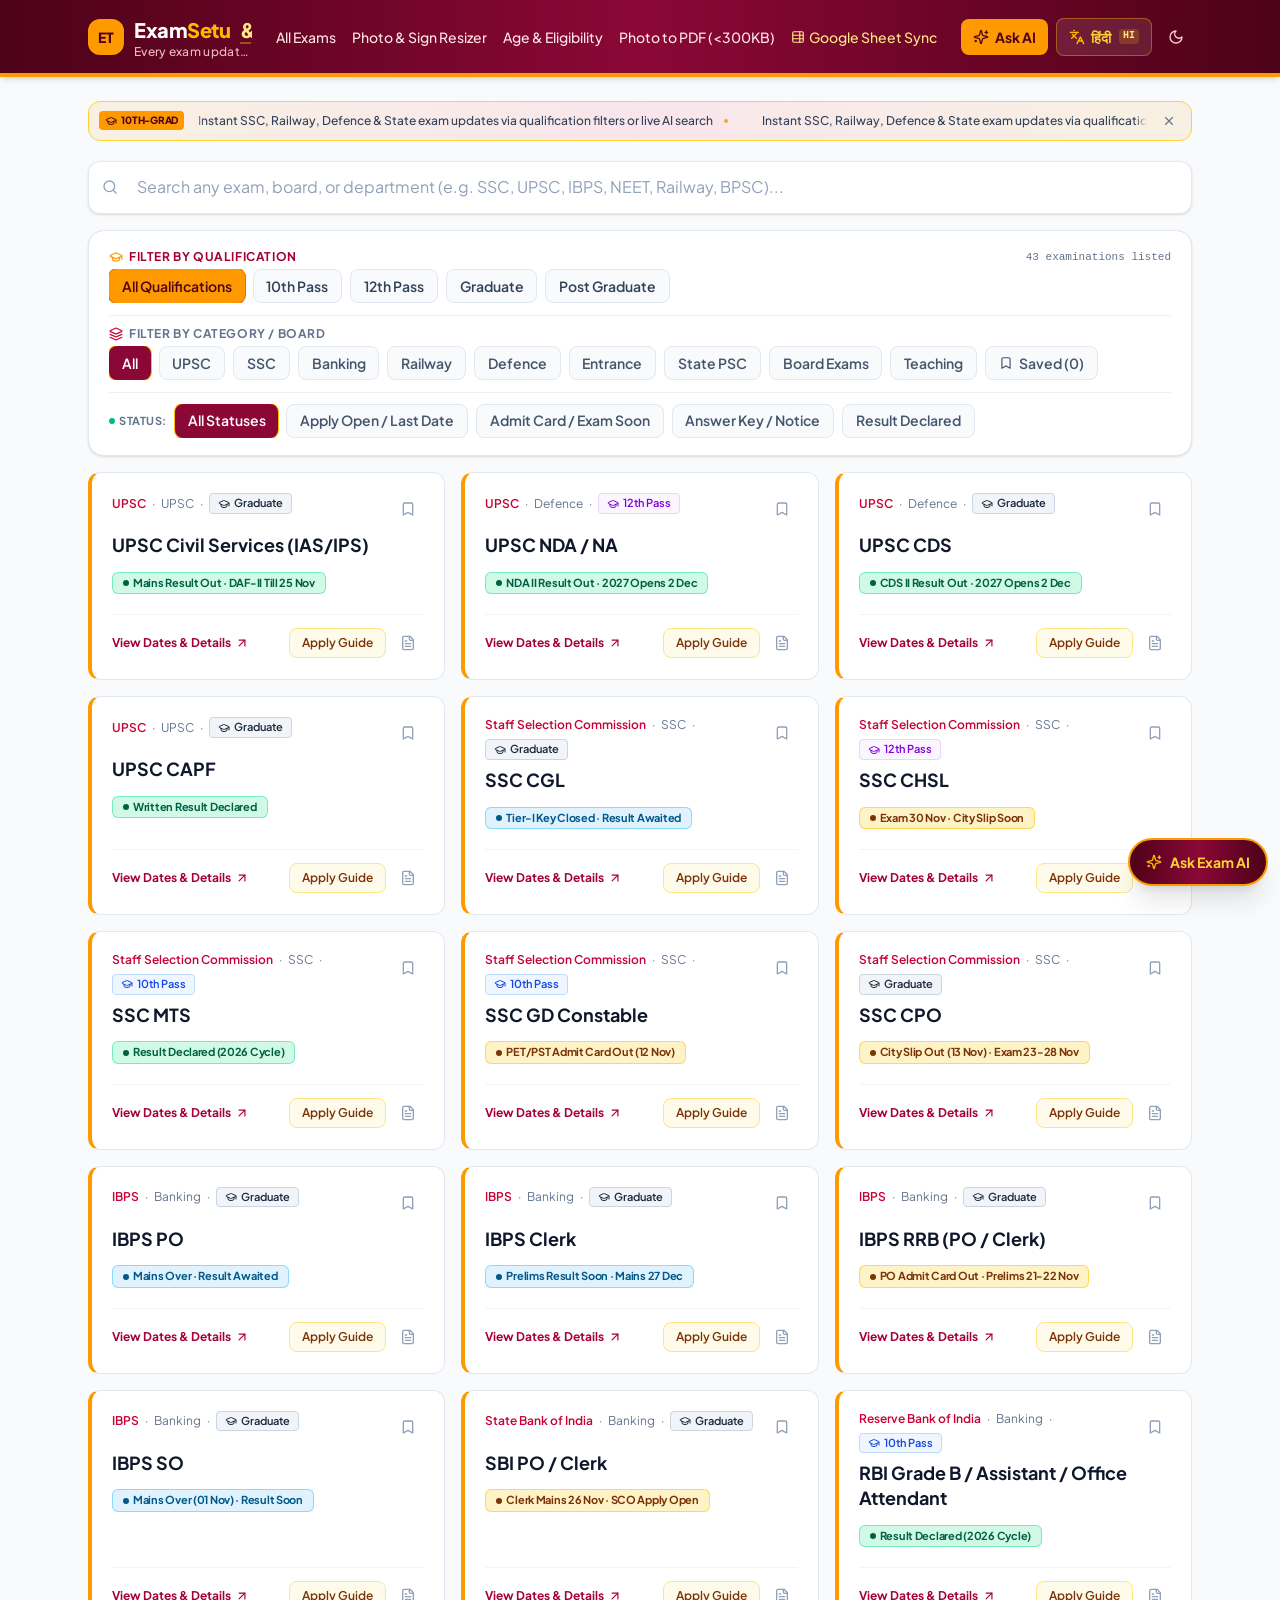
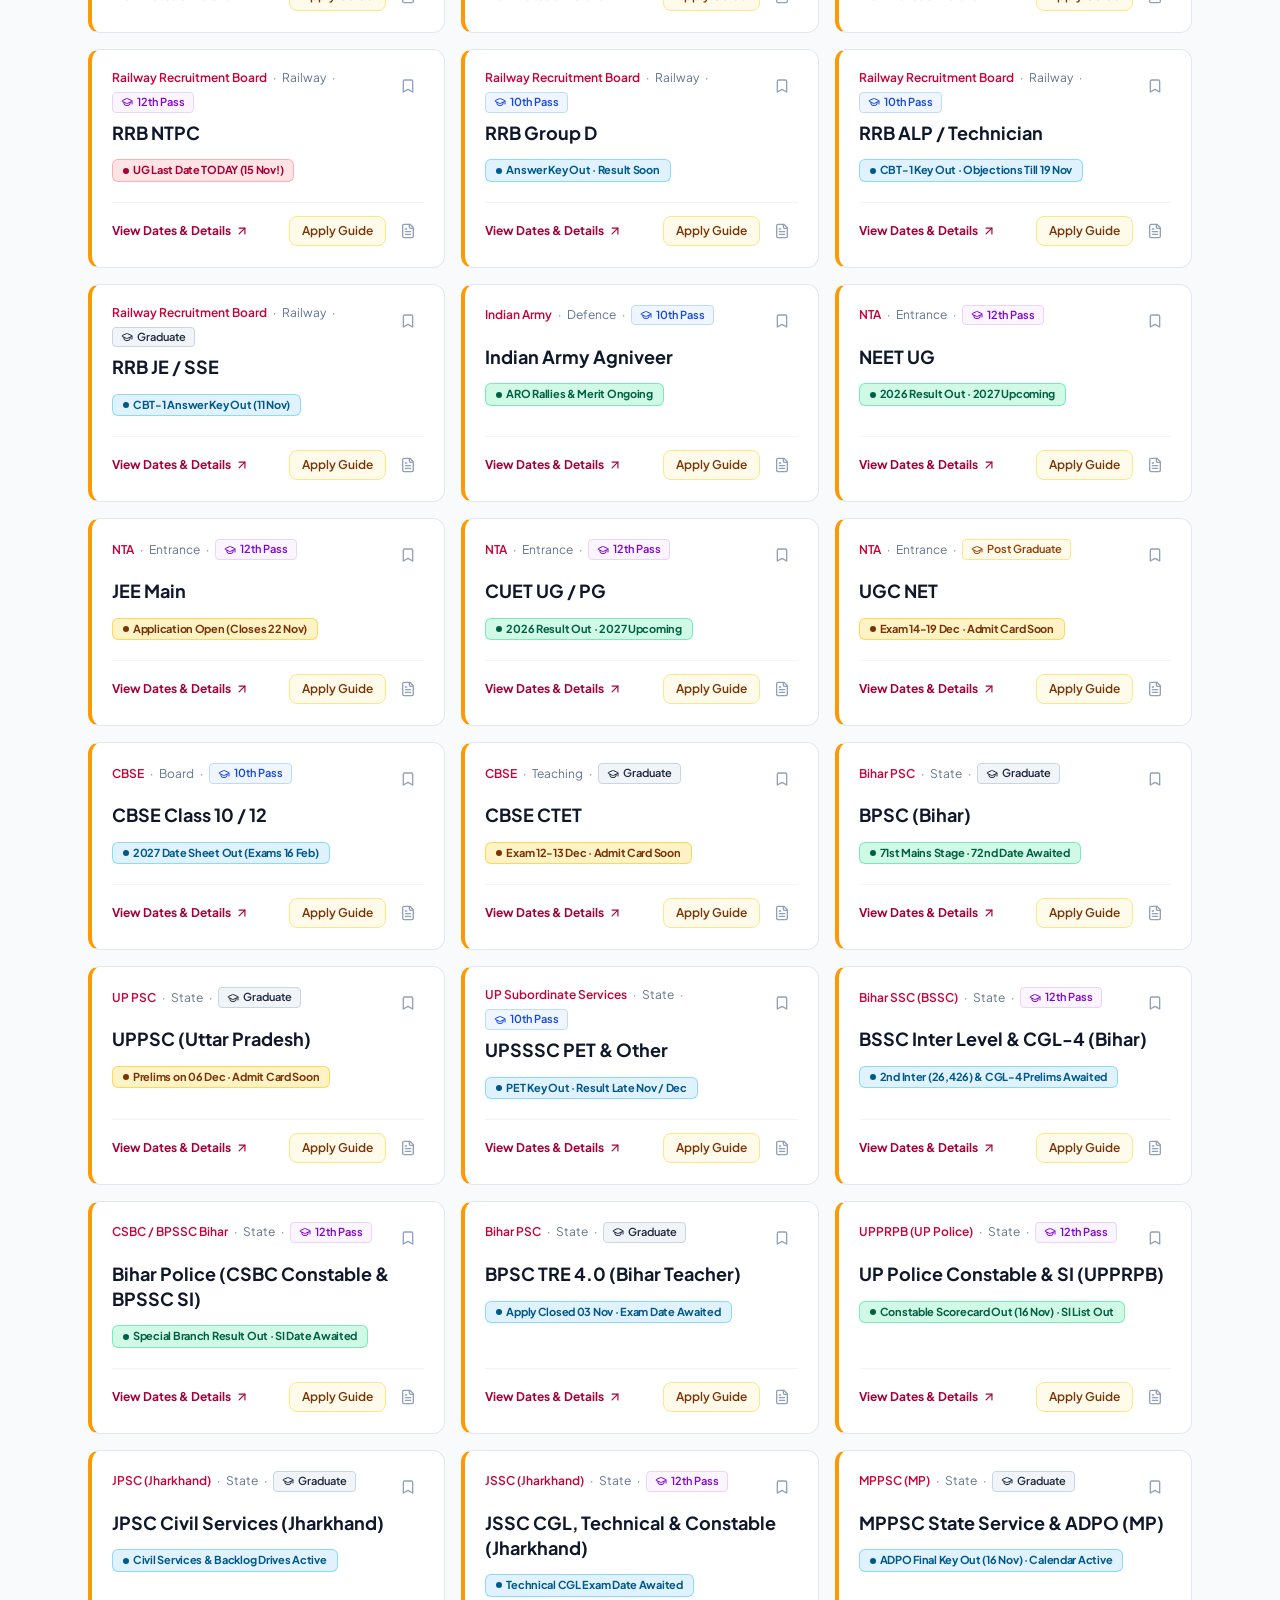
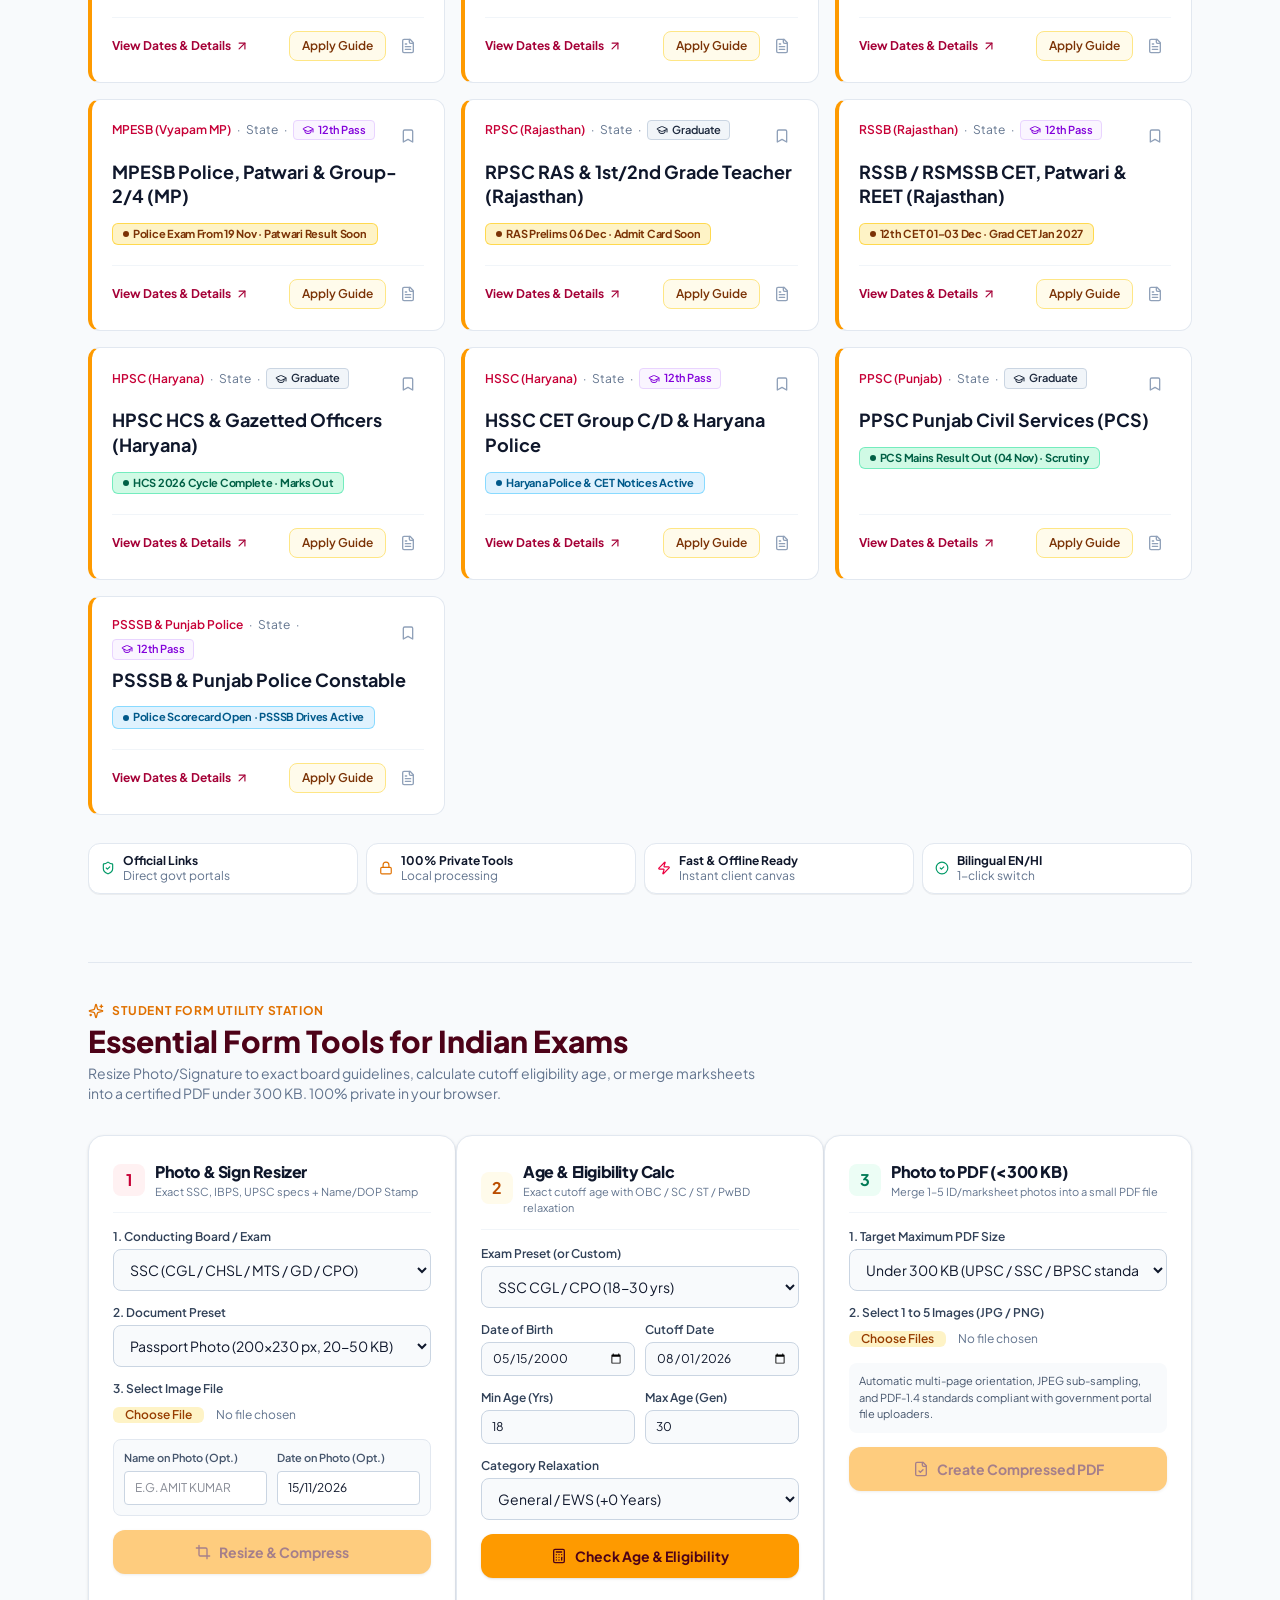
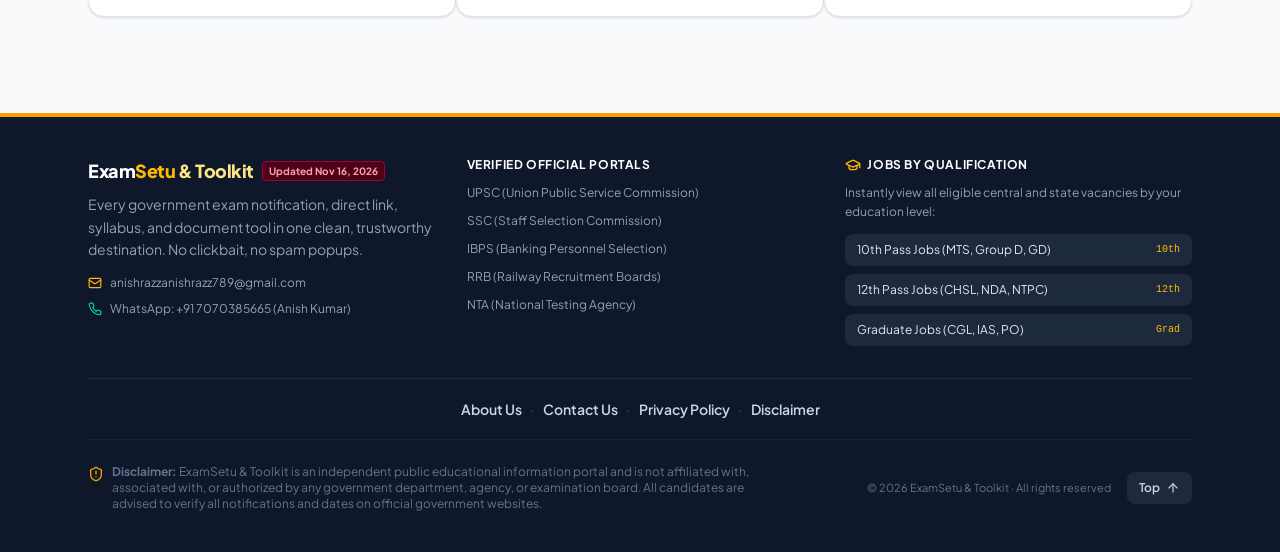
==== commit fd3c0331: "style: improve mobile UI ergonomics and compaction Optimized mobile layout for better above-the-fold" ====
--- a/index.html
+++ b/index.html
@@ -4217,10 +4217,17 @@
         .et-splash-loader,
         .et-splash-bar-fill,
         .et-splash-glow,
-        .et-splash-dots span {
+        .et-splash-dots span,
+        .et-ticker-track {
           animation: none !important;
           opacity: 1 !important;
           transform: none !important;
+        }
+        .et-ticker-item[aria-hidden="true"] {
+          display: none;
+        }
+        .et-ticker-viewport {
+          overflow-x: auto;
         }
       }
 
@@ -4300,6 +4307,194 @@
         }
       }
 
+      /* Mobile Above-the-Fold Compaction */
+      .et-main-compact {
+        padding: 0.5rem 0.75rem 1.5rem;
+        display: flex;
+        flex-direction: column;
+        gap: 0.5rem;
+      }
+      .et-exams-section {
+        display: flex;
+        flex-direction: column;
+        gap: 0.5rem;
+      }
+      .et-header-inner {
+        padding: 0.45rem 0.75rem;
+      }
+      .et-mobile-nav {
+        gap: 0.35rem;
+        padding-top: 0.35rem;
+        margin-top: 0.35rem;
+      }
+      .et-mobile-nav-pill {
+        min-height: 30px;
+        padding: 0.2rem 0.55rem;
+        font-size: 0.7rem;
+      }
+      .et-spotlight-strip {
+        min-height: 34px;
+        max-height: 46px;
+        padding: 0.3rem 0.5rem 0.3rem 0.65rem;
+        display: flex;
+        align-items: center;
+        justify-content: space-between;
+        gap: 0.5rem;
+      }
+      .et-spotlight-strip p {
+        margin: 0;
+      }
+      @keyframes et-ticker-scroll {
+        0% {
+          transform: translate3d(0, 0, 0);
+        }
+        100% {
+          transform: translate3d(-50%, 0, 0);
+        }
+      }
+      .et-ticker-viewport {
+        flex: 1 1 0%;
+        min-width: 0;
+        overflow: hidden;
+        position: relative;
+        -webkit-mask-image: linear-gradient(to right, transparent 0%, #000 12px, #000 calc(100% - 12px), transparent 100%);
+        mask-image: linear-gradient(to right, transparent 0%, #000 12px, #000 calc(100% - 12px), transparent 100%);
+      }
+      .et-ticker-track {
+        display: flex;
+        align-items: center;
+        width: max-content;
+        will-change: transform;
+        animation: et-ticker-scroll 20s linear infinite;
+      }
+      .et-ticker-item {
+        display: inline-flex;
+        align-items: center;
+        gap: 0.65rem;
+        white-space: nowrap;
+        flex-shrink: 0;
+        padding-left: 0.4rem;
+        padding-right: 1.75rem;
+      }
+      .et-ticker-sep {
+        display: inline-block;
+        width: 4px;
+        height: 4px;
+        border-radius: 9999px;
+        background: #f59e0b;
+        opacity: 0.85;
+        flex-shrink: 0;
+      }
+      .et-ticker-viewport:hover .et-ticker-track,
+      .et-ticker-viewport:active .et-ticker-track,
+      .et-ticker-viewport:focus-within .et-ticker-track,
+      .et-spotlight-strip:hover .et-ticker-track,
+      .et-spotlight-strip:active .et-ticker-track {
+        animation-play-state: paused;
+      }
+      .et-spotlight-close {
+        width: 28px;
+        height: 28px;
+        min-width: 28px;
+        min-height: 28px;
+        display: inline-flex;
+        align-items: center;
+        justify-content: center;
+        border-radius: 0.45rem;
+        flex-shrink: 0;
+      }
+      .et-spotlight-close:hover {
+        background: rgba(245, 158, 11, 0.16);
+      }
+      .et-search-icon {
+        position: absolute;
+        top: 0;
+        bottom: 0;
+        left: 0;
+        padding-left: 0.85rem;
+        display: flex;
+        align-items: center;
+        pointer-events: none;
+      }
+      .et-search-compact {
+        padding-top: 0.5rem;
+        padding-bottom: 0.5rem;
+        padding-left: 2.75rem;
+        padding-right: 2.5rem;
+        min-height: 42px;
+        -webkit-appearance: none;
+        appearance: none;
+      }
+      .et-search-compact::-webkit-search-decoration,
+      .et-search-compact::-webkit-search-cancel-button {
+        -webkit-appearance: none;
+        appearance: none;
+      }
+      .et-filter-compact {
+        padding: 0.55rem 0.7rem;
+        display: flex;
+        flex-direction: column;
+        gap: 0.45rem;
+      }
+      .et-filter-row {
+        padding-top: 0.4rem;
+        border-top: 1px solid rgba(148, 163, 184, 0.16);
+      }
+      .et-compact-chip {
+        min-height: 30px;
+        padding: 0.22rem 0.6rem;
+        line-height: 1.2;
+      }
+      .et-highlight-pill {
+        padding: 0.5rem 0.65rem;
+      }
+      .et-highlight-pill span {
+        line-height: 1.25;
+      }
+
+      @media (min-width: 640px) {
+        .et-main-compact {
+          padding: 1.5rem 1.5rem 2rem;
+          gap: 1.25rem;
+        }
+        .et-exams-section {
+          gap: 1rem;
+        }
+        .et-header-inner {
+          padding: 0.85rem 1.5rem;
+        }
+        .et-mobile-nav {
+          gap: 0.45rem;
+          padding-top: 0.5rem;
+          margin-top: 0.5rem;
+        }
+        .et-mobile-nav-pill {
+          min-height: 34px;
+          padding: 0.3rem 0.7rem;
+          font-size: 0.75rem;
+        }
+        .et-search-compact {
+          padding-top: 0.85rem;
+          padding-bottom: 0.85rem;
+          padding-left: 3rem;
+          padding-right: 2.75rem;
+        }
+        .et-filter-compact {
+          padding: 1.1rem 1.25rem;
+          gap: 0.75rem;
+        }
+        .et-filter-row {
+          padding-top: 0.65rem;
+        }
+        .et-compact-chip {
+          min-height: 34px;
+          padding: 0.35rem 0.8rem;
+        }
+        .et-highlight-pill {
+          padding: 0.6rem 0.75rem;
+        }
+      }
+
       @media (min-width: 768px) and (max-width: 1023px) {
         .et-tool3-tablet-span {
           grid-column: span 2 / span 2;
@@ -4344,7 +4539,7 @@
           font-size: 16px !important;
         }
         input[type="date"] {
-          min-height: 44px;
+          min-height: 42px;
         }
       }
 
@@ -4353,9 +4548,9 @@
           min-height: 42px;
         }
         .et-filter-chip {
-          min-height: 38px;
-          padding-top: 0.45rem !important;
-          padding-bottom: 0.45rem !important;
+          min-height: 36px;
+          padding-top: 0.35rem !important;
+          padding-bottom: 0.35rem !important;
         }
         .et-icon-btn {
           min-width: 40px;
@@ -4768,6 +4963,7 @@
     bookmarkedExams: loadSavedBookmarks(),
     language: loadSavedLang(),
     darkMode: loadSavedTheme(),
+    spotlightDismissed: false,
     selectedExam: null,
     copiedShare: false,
     isTooltipOpen: false,
@@ -4905,11 +5101,11 @@
 
     mount.innerHTML =
       '<header class="w-full max-w-full box-border overflow-x-hidden bg-gradient-to-r from-rose-950 via-rose-900 to-rose-950 text-white border-b-4 border-amber-500 shadow-md sticky top-0 z-40">' +
-      '<div class="w-full max-w-6xl mx-auto px-3 sm:px-6 py-2.5 sm:py-3.5 box-border">' +
+      '<div class="w-full max-w-6xl mx-auto et-header-inner box-border">' +
       '<div class="flex items-center justify-between gap-2 sm:gap-4 md:gap-6 min-w-0 w-full">' +
       '<div class="flex items-center gap-2 sm:gap-3 min-w-0 flex-1">' +
       '<div class="flex items-center gap-2 sm:gap-2.5 min-w-0 max-w-full">' +
-      '<a href="#" class="w-9 h-9 rounded-xl bg-amber-500 flex items-center justify-center font-black text-rose-950 text-xs sm:text-sm shadow-sm shrink-0 hover:bg-amber-400 transition-colors" aria-label="ExamSetu Home">ET</a>' +
+      '<a href="#" class="w-8 h-8 sm:w-9 sm:h-9 rounded-xl bg-amber-500 flex items-center justify-center font-black text-rose-950 text-xs sm:text-sm shadow-sm shrink-0 hover:bg-amber-400 transition-colors" aria-label="ExamSetu Home">ET</a>' +
       '<div class="flex flex-col min-w-0">' +
       '<div class="flex items-baseline gap-0.5 sm:gap-1 min-w-0">' +
       '<a href="#" class="text-[15px] sm:text-xl font-black tracking-tight text-white hover:text-amber-200 transition-colors shrink-0">Exam<span class="text-amber-400">Setu</span></a>' +
@@ -4936,13 +5132,13 @@
       '</button>' +
       '</nav>' +
       '<div class="flex items-center gap-1.5 sm:gap-2 shrink-0">' +
-      '<button type="button" data-action="open-chat" class="et-touch-btn px-2.5 sm:px-3 py-2 text-xs sm:text-sm font-bold rounded-lg bg-amber-500 hover:bg-amber-400 text-rose-950 transition-all flex items-center gap-1.5 whitespace-nowrap cursor-pointer shadow-xs active:scale-95 shrink-0" title="' +
+      '<button type="button" data-action="open-chat" class="et-touch-btn px-2.5 sm:px-3 py-1 sm:py-2 text-xs sm:text-sm font-bold rounded-lg bg-amber-500 hover:bg-amber-400 text-rose-950 transition-all flex items-center gap-1.5 whitespace-nowrap cursor-pointer shadow-xs active:scale-95 shrink-0" title="' +
       esc(!hi ? 'Ask AI Exam Assistant (Live Search)' : 'AI परीक्षा सहायक (लाइव सर्च)') +
       '">' +
       icon('sparkles', 'w-4 h-4') +
       '<span class="hidden sm:inline">' + esc(!hi ? 'Ask AI' : 'AI सहायक') + '</span>' +
       '</button>' +
-      '<button type="button" data-action="toggle-lang" class="et-touch-btn px-2.5 sm:px-3 py-2 text-xs sm:text-sm font-bold rounded-lg bg-white/10 hover:bg-white/20 text-amber-300 hover:text-white border border-amber-400/40 transition-all flex items-center gap-1 sm:gap-1.5 whitespace-nowrap cursor-pointer active:scale-95 shrink-0" aria-label="Toggle language between English and Hindi">' +
+      '<button type="button" data-action="toggle-lang" class="et-touch-btn px-2.5 sm:px-3 py-1 sm:py-2 text-xs sm:text-sm font-bold rounded-lg bg-white/10 hover:bg-white/20 text-amber-300 hover:text-white border border-amber-400/40 transition-all flex items-center gap-1 sm:gap-1.5 whitespace-nowrap cursor-pointer active:scale-95 shrink-0" aria-label="Toggle language between English and Hindi">' +
       icon('languages', 'w-4 h-4 text-amber-400') +
       '<span>' + esc(!hi ? 'हिंदी' : 'English') + '</span>' +
       '<span class="text-[10px] font-mono px-1 py-0.2 rounded bg-amber-400/20 text-amber-200 ml-0.5 hidden sm:inline">' + (!hi ? 'HI' : 'EN') + '</span>' +
@@ -4968,60 +5164,65 @@
   function renderSpotlight() {
     const mount = document.getElementById('spotlight-mount');
     if (!mount) return;
+    if (state.spotlightDismissed) {
+      mount.innerHTML = '';
+      return;
+    }
     const hi = state.language === 'hi';
+    const tickerText = hi
+      ? 'योग्यता फ़िल्टर या लाइव AI खोज से SSC, रेलवे, रक्षा व राज्यों की परीक्षा अपडेट तुरंत पाएं'
+      : 'Instant SSC, Railway, Defence & State exam updates via qualification filters or live AI search';
 
     mount.innerHTML =
-      '<div class="space-y-8">' +
-      '<div class="w-full max-w-full min-w-0 box-border p-4 sm:p-5 rounded-2xl bg-gradient-to-r from-amber-500/10 via-rose-500/10 to-amber-500/10 border border-amber-300/80 dark:border-amber-800/60 flex flex-col sm:flex-row sm:items-center justify-between gap-4">' +
-      '<div class="flex items-start sm:items-center gap-3 min-w-0 flex-1">' +
-      '<div class="w-10 h-10 rounded-xl bg-amber-500 text-rose-950 flex items-center justify-center font-black shrink-0 shadow-xs">' +
-      icon('graduationCap', 'w-5 h-5') +
-      '</div>' +
-      '<div class="min-w-0 flex-1">' +
-      '<div class="flex flex-wrap items-center gap-2">' +
-      '<span class="text-xs font-bold uppercase tracking-wider text-rose-800 dark:text-rose-300">' +
-      esc(hi ? 'विशेष सुविधाएं' : 'Aspirant Spotlight') +
+      '<div class="et-spotlight-strip w-full max-w-full min-w-0 box-border rounded-xl bg-gradient-to-r from-amber-500/10 via-rose-500/10 to-amber-500/10 border border-amber-300 dark:border-amber-800/60" role="region" aria-label="' +
+      esc(hi ? 'परीक्षा सूचना' : 'Aspirant Spotlight') +
+      '">' +
+      '<span class="inline-flex items-center gap-1 px-1.5 py-0.5 rounded bg-amber-500 text-rose-950 text-[10px] font-black uppercase tracking-tight shrink-0">' +
+      icon('graduationCap', 'w-3 h-3 shrink-0') +
+      '<span>' + esc(hi ? '10वीं–स्नातक' : '10TH-GRAD') + '</span>' +
       '</span>' +
-      '<span class="text-[10px] font-bold px-1.5 py-0.2 rounded bg-amber-200 dark:bg-amber-900 text-amber-900 dark:text-amber-200">' +
-      esc(hi ? '10वीं / 12वीं / स्नातक' : '10th / 12th / Graduate') +
+      '<div class="et-ticker-viewport" tabindex="0" title="' + esc(tickerText) + '">' +
+      '<div class="et-ticker-track text-xs font-medium text-slate-700 dark:text-slate-200">' +
+      '<span class="et-ticker-item">' +
+      '<span>' + esc(tickerText) + '</span>' +
+      '<span class="et-ticker-sep" aria-hidden="true"></span>' +
+      '</span>' +
+      '<span class="et-ticker-item" aria-hidden="true">' +
+      '<span>' + esc(tickerText) + '</span>' +
+      '<span class="et-ticker-sep" aria-hidden="true"></span>' +
       '</span>' +
       '</div>' +
-      '<p class="text-xs sm:text-sm text-slate-700 dark:text-slate-300 mt-0.5 break-words">' +
-      esc(
-        hi
-          ? 'अपनी शैक्षिक योग्यता ("10वीं पास", "12वीं पास", "ग्रेजुएट") अनुसार सभी एसएससी, रेलवे, रक्षा व राज्य स्तरीय भर्तियां तुरंत देखें। ताजा अपडेट के लिए AI सहायक का उपयोग करें।'
-          : 'Filter exams instantly by your qualification ("10th Pass", "12th Pass", "Graduate") across SSC, Railway, Defence & State boards. Use Ask AI for live Google Search updates.'
-      ) +
-      '</p>' +
       '</div>' +
+      '<button type="button" data-action="dismiss-spotlight" class="et-spotlight-close text-slate-500 hover:text-rose-800 dark:text-slate-400 dark:hover:text-amber-300 transition-colors cursor-pointer" aria-label="' +
+      esc(hi ? 'बैनर बंद करें' : 'Dismiss banner') +
+      '" title="' + esc(hi ? 'बैनर छिपाएं' : 'Dismiss') + '">' +
+      icon('x', 'w-3.5 h-3.5') +
+      '</button>' +
+      '</div>';
+  }
+
+  function renderHighlights() {
+    const mount = document.getElementById('highlights-mount');
+    if (!mount) return;
+    const hi = state.language === 'hi';
+    mount.innerHTML =
+      '<section aria-label="' + esc(hi ? 'मुख्य विशेषताएं' : 'Platform Highlights') + '" class="w-full max-w-full min-w-0 pt-2">' +
+      '<div class="grid grid-cols-2 md:grid-cols-4 gap-2 text-xs w-full max-w-full">' +
+      metricCard('shieldCheck', 'w-3.5 h-3.5 text-emerald-600 dark:text-emerald-400 shrink-0', hi ? 'सत्यापित पोर्टल' : 'Official Links', hi ? 'सीधे सरकारी लिंक' : 'Direct govt portals') +
+      metricCard('lock', 'w-3.5 h-3.5 text-amber-600 dark:text-amber-400 shrink-0', hi ? '100% निजी टूल्स' : '100% Private Tools', hi ? 'सर्वर सेव नहीं' : 'Local processing') +
+      metricCard('zap', 'w-3.5 h-3.5 text-rose-600 dark:text-rose-400 shrink-0', hi ? 'तेज़ व ऑफलाइन' : 'Fast & Offline Ready', hi ? 'तुरंत कैनवास' : 'Instant client canvas') +
+      metricCard('checkCircle2', 'w-3.5 h-3.5 text-emerald-600 dark:text-emerald-400 shrink-0', hi ? 'द्विभाषी हिंदी/Eng' : 'Bilingual EN/HI', hi ? '1-क्लिक हिंदी/Eng' : '1-click switch') +
       '</div>' +
-      '<div class="flex flex-wrap items-center gap-2 shrink-0 max-w-full">' +
-      '<button type="button" data-action="open-chat" class="px-3.5 py-2 rounded-xl bg-amber-500 hover:bg-amber-400 text-rose-950 font-bold text-xs sm:text-sm flex items-center justify-center gap-1.5 shrink-0 transition-colors shadow-sm cursor-pointer">' +
-      icon('sparkles', 'w-4 h-4') +
-      '<span>' + esc(hi ? 'AI लाइव सर्च' : 'Ask AI') + '</span>' +
-      '</button>' +
-      '<button type="button" data-action="toggle-lang" class="px-3.5 py-2 rounded-xl bg-rose-900 hover:bg-rose-950 text-white font-bold text-xs sm:text-sm flex items-center justify-center gap-1.5 shrink-0 transition-colors shadow-sm cursor-pointer">' +
-      icon('languages', 'w-4 h-4 text-amber-300') +
-      '<span>' + esc(!hi ? 'हिंदी में बदलें' : 'Switch to English') + '</span>' +
-      '</button>' +
-      '</div>' +
-      '</div>' +
-      '<div class="grid grid-cols-2 md:grid-cols-4 gap-2.5 sm:gap-3 text-xs w-full max-w-full">' +
-      metricCard('shieldCheck', 'w-4 h-4 text-emerald-600 dark:text-emerald-400 shrink-0', hi ? 'सत्यापित पोर्टल' : 'Official Links', hi ? 'सीधे सरकारी लिंक' : 'Direct government portals') +
-      metricCard('lock', 'w-4 h-4 text-amber-600 dark:text-amber-400 shrink-0', hi ? '100% निजी टूल्स' : '100% Private Tools', hi ? 'ब्राउज़र में प्रोसेसिंग' : 'No photos saved on server') +
-      metricCard('zap', 'w-4 h-4 text-rose-600 dark:text-rose-400 shrink-0', hi ? 'तेज़ व ऑफलाइन' : 'Fast & Offline Ready', hi ? 'बिना इंटरनेट लोड' : 'Instant client canvas') +
-      metricCard('checkCircle2', 'w-4 h-4 text-emerald-600 dark:text-emerald-400 shrink-0', hi ? 'द्विभाषी हिंदी/Eng' : 'Bilingual EN/HI', hi ? 'पूर्ण हिंदी अनुवाद' : '1-click instant switch') +
-      '</div>' +
-      '</div>';
+      '</section>';
   }
 
   function metricCard(ic, cls, title, sub) {
     return (
-      '<div class="p-3 sm:p-3.5 rounded-xl bg-white dark:bg-slate-900 border border-slate-200 dark:border-slate-800 flex items-center gap-2 sm:gap-2.5 min-w-0 box-border">' +
+      '<div class="et-highlight-pill rounded-xl bg-white dark:bg-slate-900 border border-slate-200 dark:border-slate-800 flex items-center gap-2 min-w-0 box-border shadow-2xs">' +
       icon(ic, cls) +
       '<div class="min-w-0">' +
-      '<span class="font-bold text-slate-900 dark:text-white block truncate">' + esc(title) + '</span>' +
-      '<span class="text-slate-500 dark:text-slate-400 text-[11px] block">' + esc(sub) + '</span>' +
+      '<span class="font-bold text-[11px] sm:text-xs text-slate-900 dark:text-white block truncate">' + esc(title) + '</span>' +
+      '<span class="text-slate-500 dark:text-slate-400 text-[10px] sm:text-xs block truncate">' + esc(sub) + '</span>' +
       '</div>' +
       '</div>'
     );
@@ -5112,11 +5313,11 @@
     const t = DATA.TRANSLATIONS[state.language];
     mount.innerHTML =
       '<div class="relative w-full max-w-full min-w-0">' +
-      '<div class="absolute inset-y-0 left-0 pl-4 flex items-center pointer-events-none text-slate-400">' +
-      icon('search', 'w-5 h-5') +
+      '<div class="et-search-icon text-slate-400">' +
+      icon('search', 'w-4 h-4 sm:w-5 sm:h-5') +
       '</div>' +
-      '<input id="search-input" type="search" value="' + esc(state.searchTerm) + '" placeholder="' + esc(t.searchPlaceholder) + '" class="w-full max-w-full box-border pl-12 pr-10 py-3.5 sm:py-4 rounded-xl border border-slate-200 dark:border-slate-800 bg-white dark:bg-slate-900 text-slate-900 dark:text-white placeholder-slate-400 shadow-sm text-sm sm:text-base focus:outline-none focus:ring-2 focus:ring-amber-500 focus:border-amber-500 transition-all" />' +
-      '<button id="search-clear-btn" type="button" class="absolute inset-y-0 right-0 pr-3.5 flex items-center text-slate-400 hover:text-slate-600 dark:hover:text-slate-200 cursor-pointer ' +
+      '<input id="search-input" type="search" value="' + esc(state.searchTerm) + '" placeholder="' + esc(t.searchPlaceholder) + '" class="et-search-compact w-full max-w-full box-border pl-12 pr-10 rounded-xl border border-slate-200 dark:border-slate-800 bg-white dark:bg-slate-900 text-slate-900 dark:text-white placeholder-slate-400 shadow-sm text-sm sm:text-base focus:outline-none focus:ring-2 focus:ring-amber-500 focus:border-amber-500 transition-all" />' +
+      '<button id="search-clear-btn" type="button" class="absolute inset-y-0 right-0 pr-3 flex items-center text-slate-400 hover:text-slate-600 dark:hover:text-slate-200 cursor-pointer ' +
       (state.searchTerm ? '' : 'hidden') +
       '" aria-label="Clear search">' +
       icon('x', 'w-4 h-4') +
@@ -5158,36 +5359,41 @@
     ];
 
     mount.innerHTML =
-      '<div class="space-y-3.5 w-full max-w-full min-w-0 box-border bg-white dark:bg-slate-900 border border-slate-200 dark:border-slate-800 rounded-2xl p-4 sm:p-5 shadow-sm">' +
+      '<div class="et-filter-compact w-full max-w-full min-w-0 box-border bg-white dark:bg-slate-900 border border-slate-200 dark:border-slate-800 rounded-2xl shadow-sm">' +
       '<div class="min-w-0 max-w-full">' +
-      '<div class="flex items-center gap-1.5 text-xs font-bold uppercase tracking-wider text-rose-800 dark:text-rose-400 mb-2">' +
-      icon('graduationCap', 'w-4 h-4 text-amber-500 shrink-0') +
+      '<div class="flex items-center justify-between gap-2 mb-1">' +
+      '<div class="flex items-center gap-1.5 text-[11px] sm:text-xs font-bold uppercase tracking-wider text-rose-800 dark:text-rose-400">' +
+      icon('graduationCap', 'w-3.5 h-3.5 text-amber-500 shrink-0') +
       '<span>' + esc(t.filterByQualification) + '</span>' +
       '</div>' +
-      '<div class="flex items-center gap-2 overflow-x-auto pb-1 et-scroll-strip w-full max-w-full min-w-0">' +
+      '<div id="exam-count-label" class="text-[11px] font-mono tabular-nums text-slate-500 dark:text-slate-400 shrink-0">' +
+      filtered.length + ' ' + esc(filtered.length === 1 ? t.examFound : t.examsFound) +
+      '</div>' +
+      '</div>' +
+      '<div class="flex items-center gap-1.5 sm:gap-2 overflow-x-auto et-scroll-strip w-full max-w-full min-w-0">' +
       quals.map(function (q) {
         const active = state.selectedQualification === q;
         const lbl = (DATA.QUALIFICATION_LABELS[q] && DATA.QUALIFICATION_LABELS[q][lang]) || q;
-        return '<button type="button" data-qual="' + esc(q) + '" class="et-filter-chip px-3.5 py-2 rounded-lg text-xs sm:text-sm font-semibold transition-all whitespace-nowrap cursor-pointer shrink-0 ' +
+        return '<button type="button" data-qual="' + esc(q) + '" class="et-compact-chip rounded-lg text-xs sm:text-sm font-semibold transition-all whitespace-nowrap cursor-pointer shrink-0 ' +
           (active ? 'bg-amber-500 text-rose-950 font-bold shadow-sm ring-1 ring-amber-600' : 'bg-slate-50 dark:bg-slate-800/80 text-slate-700 dark:text-slate-300 border border-slate-200 dark:border-slate-700 hover:border-amber-400 dark:hover:border-amber-500') +
           '">' + esc(lbl) + '</button>';
       }).join('') +
       '</div>' +
       '</div>' +
-      '<div class="border-t border-slate-100 dark:border-slate-800 pt-3 min-w-0 max-w-full">' +
-      '<div class="flex items-center gap-1.5 text-xs font-bold uppercase tracking-wider text-slate-500 dark:text-slate-400 mb-2">' +
+      '<div class="et-filter-row min-w-0 max-w-full">' +
+      '<div class="flex items-center gap-1.5 text-[11px] sm:text-xs font-bold uppercase tracking-wider text-slate-500 dark:text-slate-400 mb-1">' +
       icon('layers', 'w-3.5 h-3.5 text-rose-700 dark:text-rose-400 shrink-0') +
       '<span>' + esc(t.filterByCategory) + '</span>' +
       '</div>' +
-      '<div class="flex items-center gap-2 overflow-x-auto pb-1 et-scroll-strip w-full max-w-full min-w-0">' +
+      '<div class="flex items-center gap-1.5 sm:gap-2 overflow-x-auto et-scroll-strip w-full max-w-full min-w-0">' +
       DATA.EXAM_CATEGORIES.map(function (cat) {
         const active = state.selectedCategory === cat && !state.onlyBookmarked;
         const lbl = (DATA.CATEGORY_LABELS[cat] && DATA.CATEGORY_LABELS[cat][lang]) || cat;
-        return '<button type="button" data-cat="' + esc(cat) + '" class="et-filter-chip px-3 py-2 rounded-lg text-xs sm:text-sm font-semibold transition-all whitespace-nowrap cursor-pointer shrink-0 ' +
+        return '<button type="button" data-cat="' + esc(cat) + '" class="et-compact-chip rounded-lg text-xs sm:text-sm font-semibold transition-all whitespace-nowrap cursor-pointer shrink-0 ' +
           (active ? 'bg-rose-900 text-white shadow-sm ring-1 ring-amber-400' : 'bg-slate-50 dark:bg-slate-800/80 text-slate-600 dark:text-slate-300 border border-slate-200 dark:border-slate-700 hover:border-amber-400') +
           '">' + esc(lbl) + '</button>';
       }).join('') +
-      '<button type="button" data-action="toggle-only-bookmarked" class="et-filter-chip px-3 py-2 rounded-lg text-xs sm:text-sm font-semibold transition-all whitespace-nowrap cursor-pointer shrink-0 flex items-center gap-1.5 ' +
+      '<button type="button" data-action="toggle-only-bookmarked" class="et-compact-chip rounded-lg text-xs sm:text-sm font-semibold transition-all whitespace-nowrap cursor-pointer shrink-0 flex items-center gap-1.5 ' +
       (state.onlyBookmarked ? 'bg-amber-500 text-rose-950 font-bold shadow-sm' : 'bg-slate-50 dark:bg-slate-800/80 text-slate-600 dark:text-slate-300 border border-slate-200 dark:border-slate-700 hover:border-amber-400') +
       '">' +
       icon('bookmark', 'w-3.5 h-3.5', state.onlyBookmarked) +
@@ -5195,28 +5401,18 @@
       '</button>' +
       '</div>' +
       '</div>' +
-      '<div class="border-t border-slate-100 dark:border-slate-800 pt-3 min-w-0 max-w-full">' +
-      '<div class="flex items-center gap-1.5 text-xs font-bold uppercase tracking-wider text-slate-500 dark:text-slate-400 mb-2">' +
-      '<span class="w-2 h-2 rounded-full bg-emerald-500 inline-block shrink-0"></span>' +
-      '<span>' + esc(t.filterByStatus) + '</span>' +
-      '</div>' +
-      '<div class="flex items-center gap-2 overflow-x-auto pb-1 et-scroll-strip w-full max-w-full min-w-0">' +
+      '<div class="et-filter-row min-w-0 max-w-full">' +
+      '<div class="flex items-center gap-1.5 sm:gap-2 overflow-x-auto et-scroll-strip w-full max-w-full min-w-0">' +
+      '<span class="inline-flex items-center gap-1 text-[11px] font-bold uppercase tracking-wider text-slate-500 dark:text-slate-400 shrink-0 pr-1">' +
+      '<span class="w-1.5 h-1.5 rounded-full bg-emerald-500 inline-block shrink-0"></span>' +
+      '<span>' + esc(lang === 'hi' ? 'स्थिति:' : 'Status:') + '</span>' +
+      '</span>' +
       statuses.map(function (st) {
         const active = state.selectedStatus === st.id;
-        return '<button type="button" data-status="' + esc(st.id) + '" class="et-filter-chip px-3 py-2 rounded-lg text-xs sm:text-sm font-semibold transition-all whitespace-nowrap cursor-pointer shrink-0 ' +
+        return '<button type="button" data-status="' + esc(st.id) + '" class="et-compact-chip rounded-lg text-xs sm:text-sm font-semibold transition-all whitespace-nowrap cursor-pointer shrink-0 ' +
           (active ? 'bg-rose-900 text-white shadow-sm ring-1 ring-amber-400' : 'bg-slate-50 dark:bg-slate-800/80 text-slate-600 dark:text-slate-300 border border-slate-200 dark:border-slate-700 hover:border-amber-400') +
           '">' + esc(st.label) + '</button>';
       }).join('') +
-      '</div>' +
-      '</div>' +
-      '<div class="flex flex-wrap items-center justify-between gap-2 text-xs text-slate-500 dark:text-slate-400 pt-2 border-t border-slate-100 dark:border-slate-800">' +
-      '<div id="exam-count-label" class="font-mono tabular-nums">' +
-      filtered.length + ' ' + esc(filtered.length === 1 ? t.examFound : t.examsFound) +
-      '</div>' +
-      '<div class="flex flex-wrap items-center gap-2">' +
-      '<span>' + esc(t.verifiedBadge) + '</span>' +
-      '<span aria-hidden="true">&middot;</span>' +
-      '<span>' + esc(t.govtPortalsOnly) + '</span>' +
       '</div>' +
       '</div>' +
       '</div>';
@@ -7635,6 +7831,7 @@
     renderSpotlight();
     renderSearchBar();
     renderFiltersAndGrid();
+    renderHighlights();
     renderStudentTools();
     renderFooter();
     renderFloatingAiButton();
@@ -7648,13 +7845,14 @@
   rootEl.innerHTML =
     '<div class="min-h-screen w-full max-w-full box-border overflow-x-clip flex flex-col bg-slate-50 dark:bg-[#0b0f19] text-slate-900 dark:text-slate-100 transition-colors">' +
     '<div id="header-mount"></div>' +
-    '<main class="flex-1 max-w-6xl w-full min-w-0 mx-auto px-3 sm:px-6 py-5 sm:py-8 space-y-8 box-border">' +
+    '<main class="flex-1 max-w-6xl w-full min-w-0 mx-auto et-main-compact box-border">' +
     '<div id="spotlight-mount"></div>' +
-    '<section id="exams-list" class="space-y-6 w-full max-w-full min-w-0 box-border">' +
+    '<section id="exams-list" class="et-exams-section w-full max-w-full min-w-0 box-border">' +
     '<div id="search-wrap-mount"></div>' +
     '<div id="filter-station-mount"></div>' +
     '<div id="exam-cards-mount"></div>' +
     '</section>' +
+    '<div id="highlights-mount"></div>' +
     '<div id="tools-mount"></div>' +
     '</main>' +
     '<div id="footer-mount"></div>' +
@@ -7695,6 +7893,7 @@
     if (scrollTarget) { scrollToSection(scrollTarget); return; }
 
     const action = btn.getAttribute('data-action');
+    if (action === 'dismiss-spotlight') { state.spotlightDismissed = true; renderSpotlight(); return; }
     if (action === 'scroll-tools') { scrollToTools(); return; }
     if (action === 'scroll-top') { window.scrollTo({ top: 0, behavior: 'smooth' }); return; }
     if (action === 'toggle-lang') { toggleLanguage(); return; }
